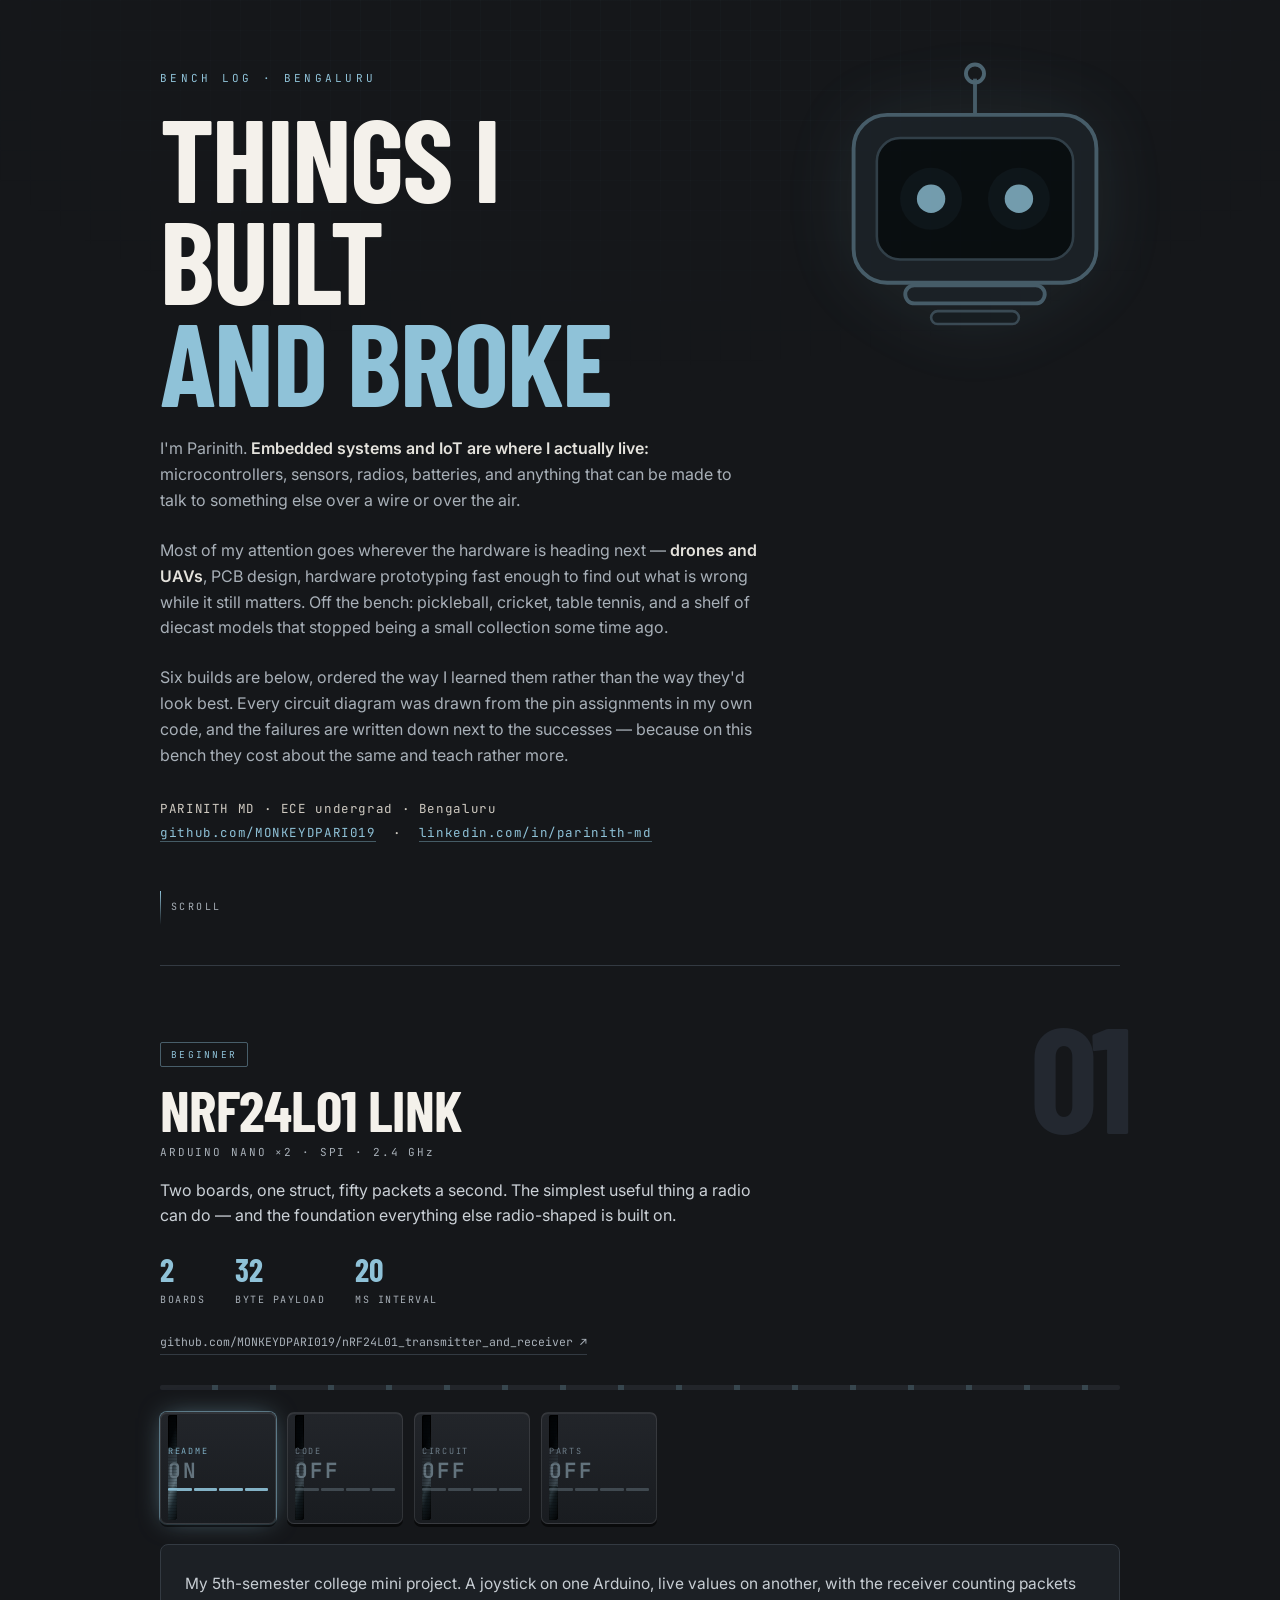
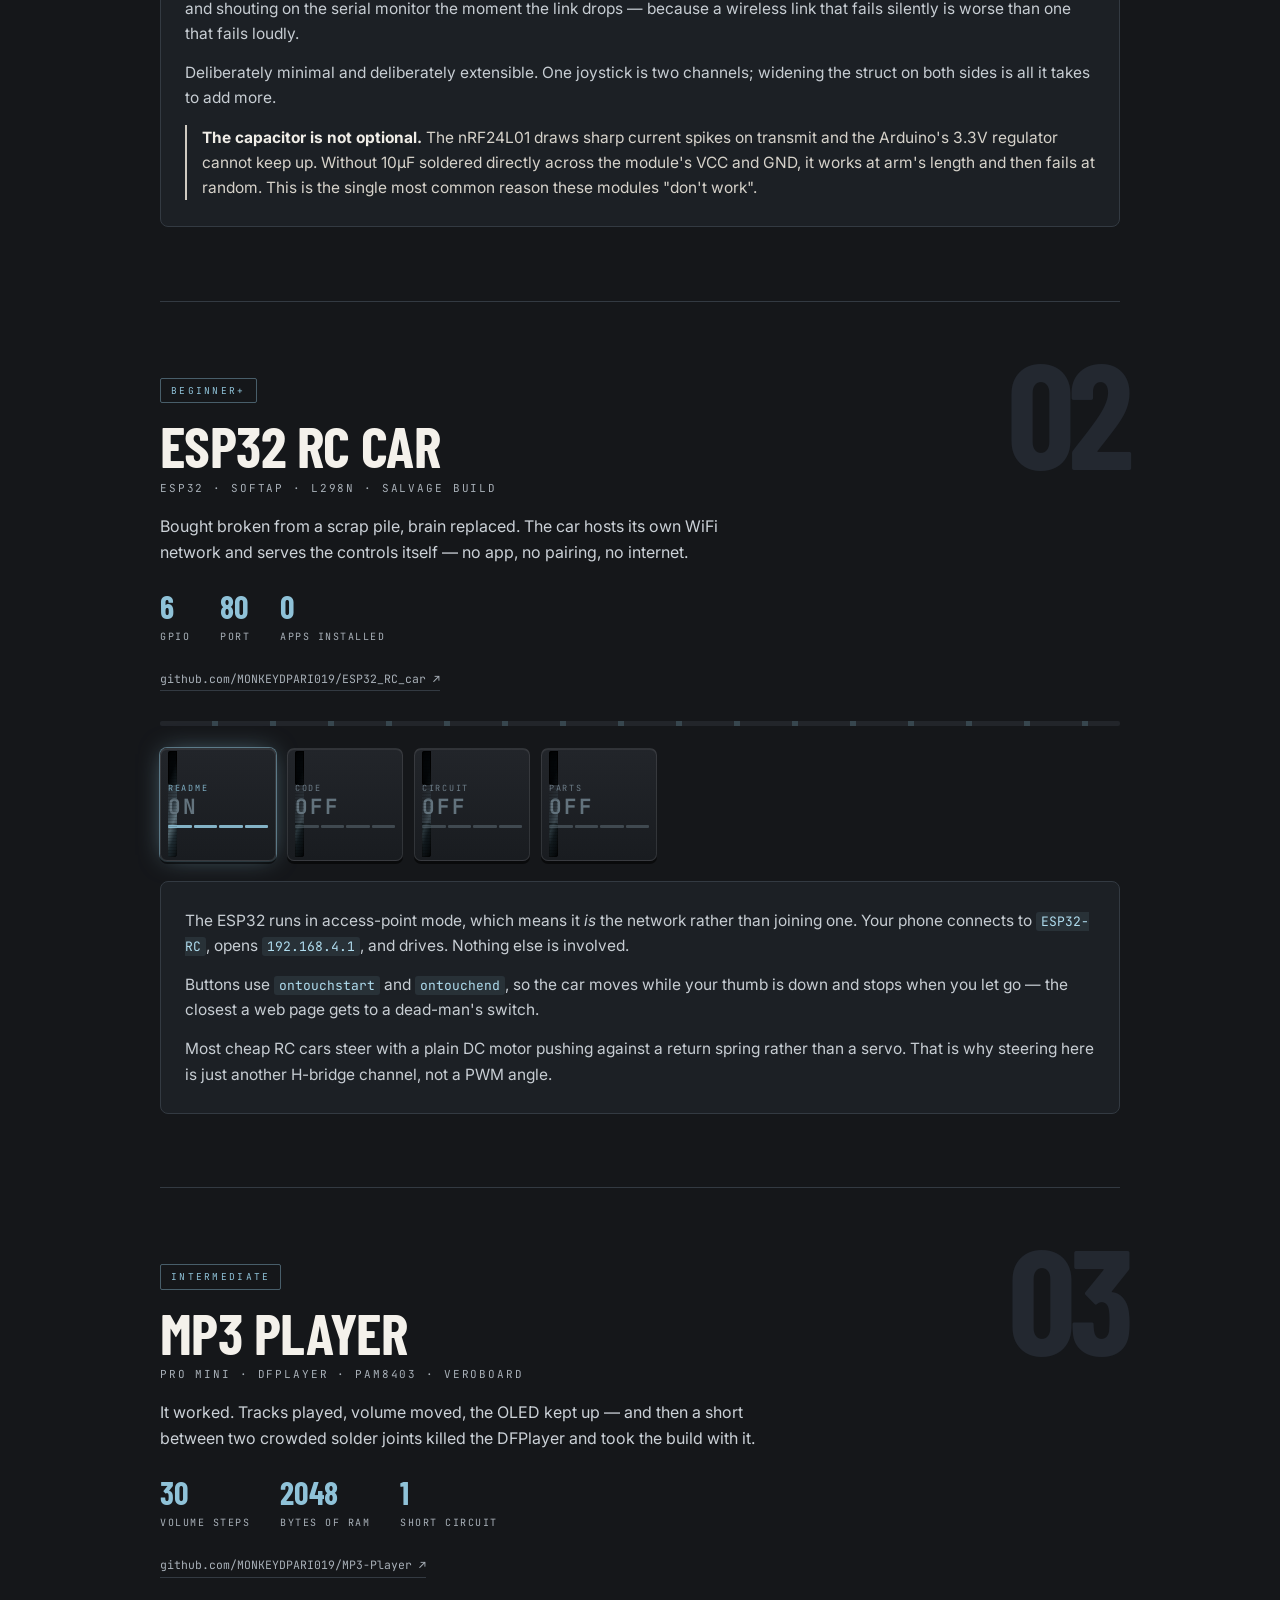
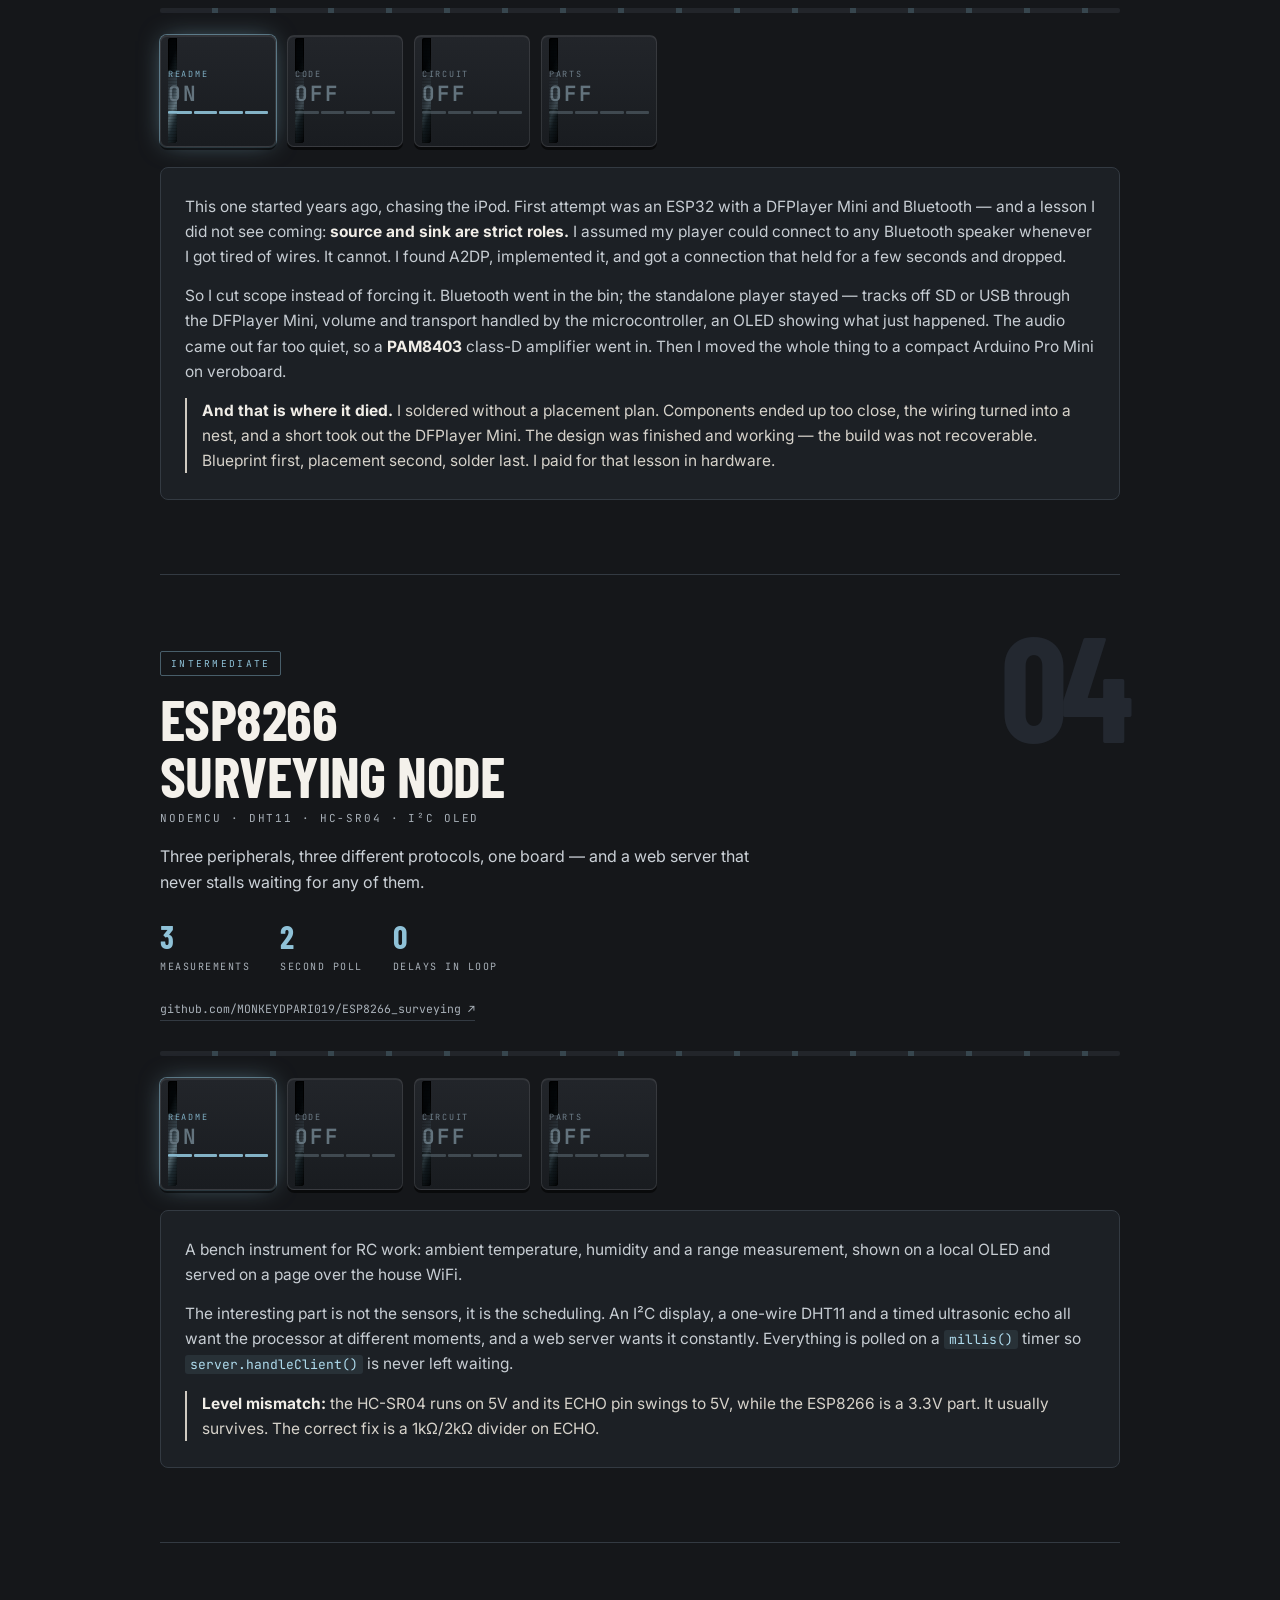
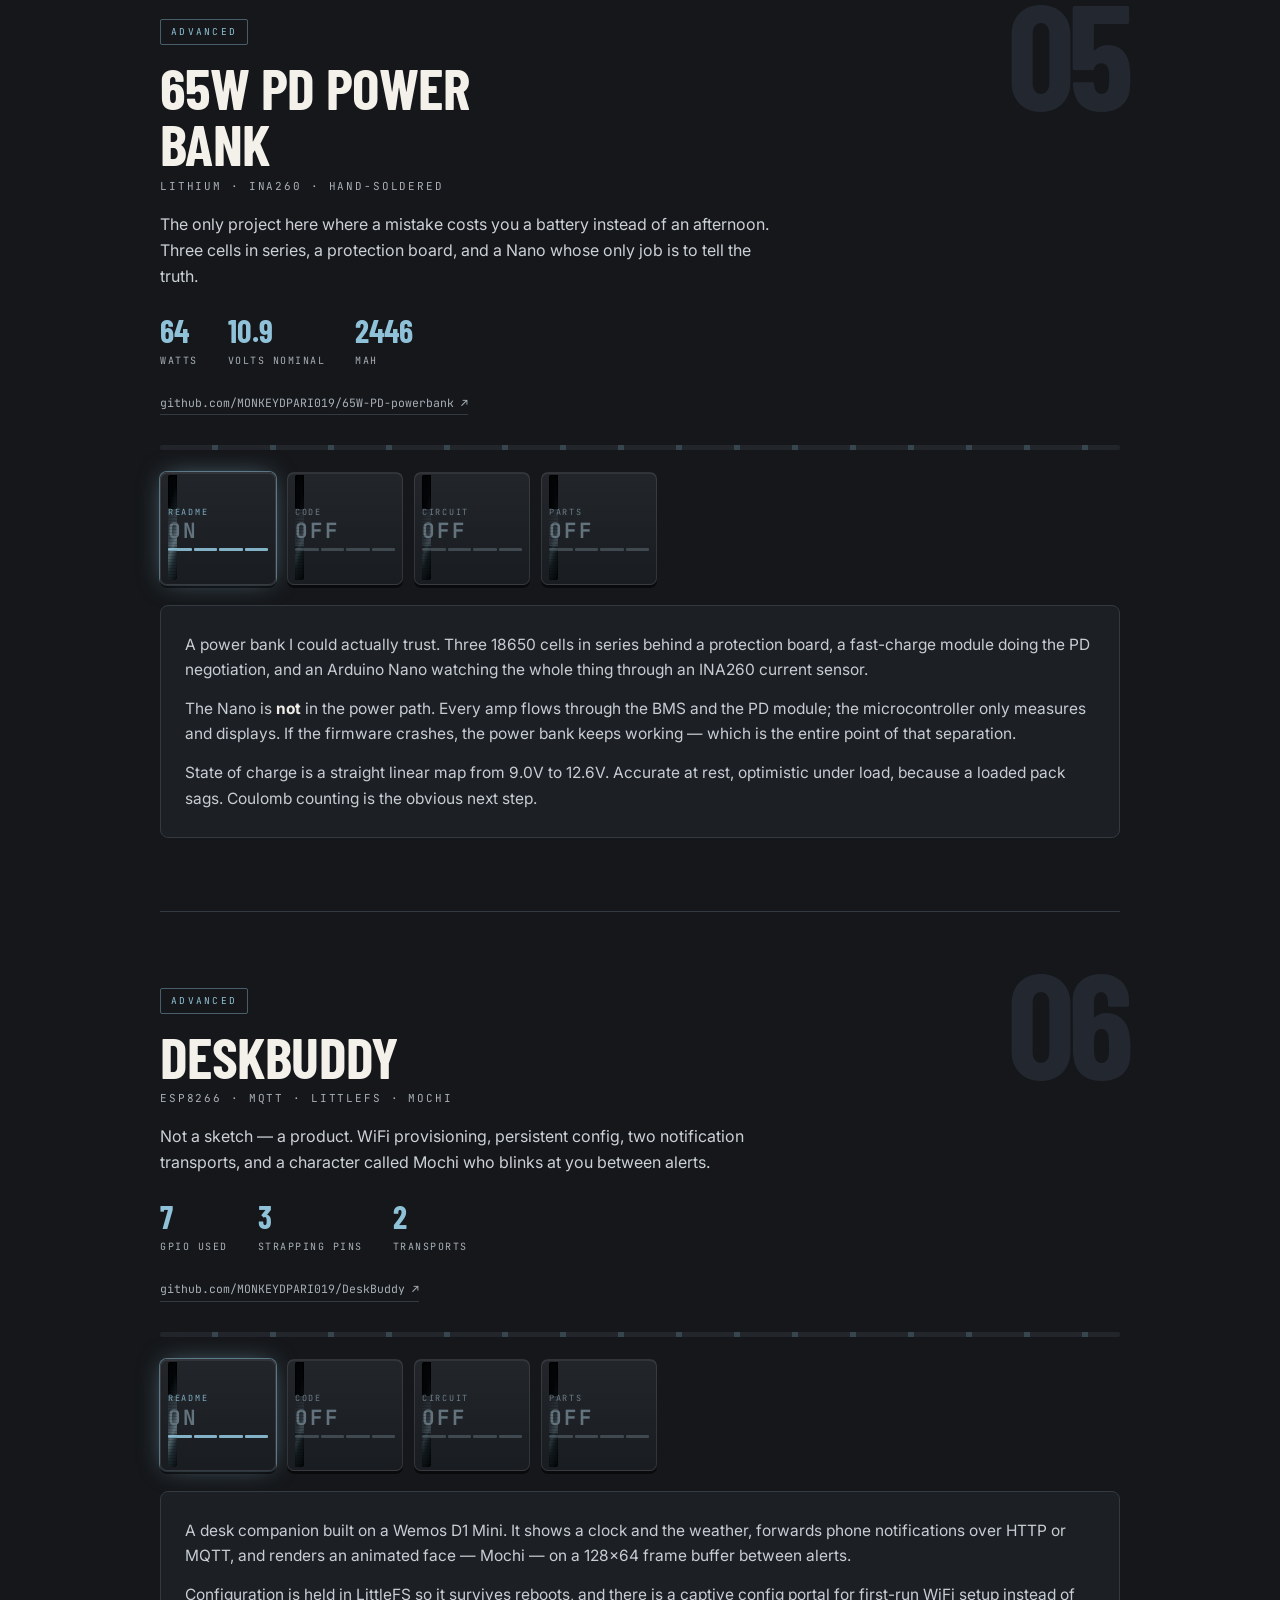
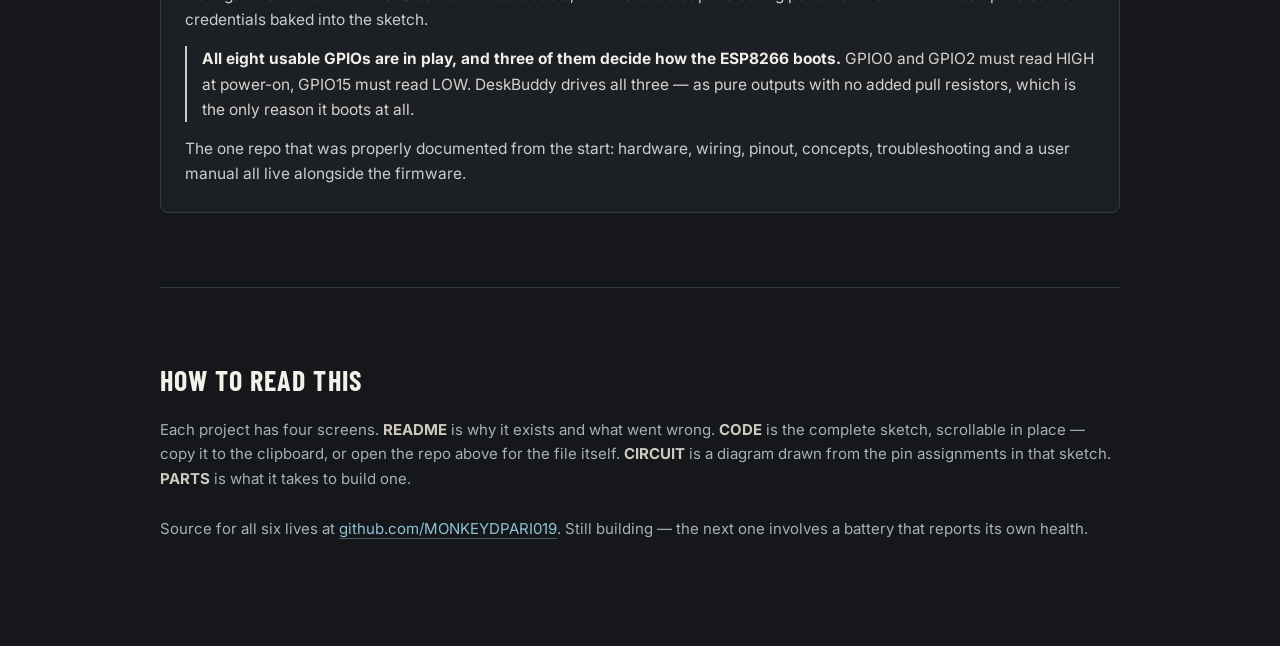
==== optimus.html @ 58568208 "Rename index.html to optimus.html" ====
<!doctype html>
<html lang="en">
<head>
<meta charset="utf-8">
<meta name="viewport" content="width=device-width,initial-scale=1,viewport-fit=cover">
<meta name="description" content="Parinith MD — six hardware builds: nRF24L01 link, ESP32 RC car, MP3 player, ESP8266 surveying node, 65W PD power bank and DeskBuddy. Code, circuits and parts for each.">
<meta name="author" content="Parinith MD">
<meta name="theme-color" content="#15171a">
<meta property="og:type" content="website">
<meta property="og:title" content="Bench Log — Parinith">
<meta property="og:description" content="Parinith MD — six hardware builds: nRF24L01 link, ESP32 RC car, MP3 player, ESP8266 surveying node, 65W PD power bank and DeskBuddy. Code, circuits and parts for each.">
<link rel="icon" href="data:image/svg+xml,%3Csvg xmlns='http://www.w3.org/2000/svg' viewBox='0 0 100 100'%3E%3Ctext y='.9em' font-size='90'%3E%E2%9A%A1%3C/text%3E%3C/svg%3E">
<style>
  :root{color-scheme:dark}
  html{-webkit-text-size-adjust:100%}
  body{margin:0}
  img{max-width:100%}
  [hidden]{display:none!important}
</style>
</head>
<body>
<title>Bench Log — Parinith</title>
<link rel="preconnect" href="https://fonts.googleapis.com">
<link rel="preconnect" href="https://fonts.gstatic.com" crossorigin>
<link href="https://fonts.googleapis.com/css2?family=Barlow+Condensed:wght@400;600;700&family=JetBrains+Mono:wght@400;700&family=Inter:wght@400;500;600;700&display=swap" rel="stylesheet">
<style>
*{box-sizing:border-box}
:root{
  --bg:#15171a; --surface:#22252A; --surface2:#1c2025;
  --accent:#8FC2D8; --accent-hi:#AFDCEE; --chrome:#CFCAC1;
  --text:#E4E2DC; --dim:#A8B0B8; --line:#333a42;
  --mono:"JetBrains Mono",ui-monospace,SFMono-Regular,Menlo,monospace;
  --sans:"Inter",system-ui,-apple-system,"Segoe UI",sans-serif;
  --cond:"Barlow Condensed","Inter",system-ui,sans-serif;
}
body{background:var(--bg);color:var(--text);font-family:var(--sans);line-height:1.62;font-size:15.5px;
  -webkit-font-smoothing:antialiased}
body::before{content:"";position:fixed;inset:0;pointer-events:none;z-index:0;opacity:.4;
  background-image:linear-gradient(rgba(143,194,216,.05) 1px,transparent 1px),
                   linear-gradient(90deg,rgba(143,194,216,.05) 1px,transparent 1px);
  background-size:30px 30px;
  mask-image:radial-gradient(ellipse 85% 60% at 50% 0%,#000 25%,transparent 78%)}
.wrap{max-width:1000px;margin:0 auto;padding:0 20px;position:relative;z-index:1}

/* ---- hero ---- */
.hero{min-height:92vh;display:flex;flex-direction:column;justify-content:center;
  padding-block:70px 40px;position:relative}
.buddy{position:absolute;top:6%;right:-10px;width:min(310px,44vw);height:auto;opacity:.78;z-index:0;
  pointer-events:none;filter:drop-shadow(0 0 40px rgba(143,194,216,.12))}
.buddy .pup{transition:transform .14s cubic-bezier(.22,1,.3,1)}
.hero>*:not(.buddy){position:relative;z-index:1}
.hero .kick{font-family:var(--mono);font-size:11px;letter-spacing:.3em;color:var(--accent);text-transform:uppercase}
.hero h1{font-family:var(--cond);font-weight:700;font-size:clamp(44px,10.5vw,116px);line-height:.88;
  margin:18px 0 0;letter-spacing:-.015em;text-transform:uppercase;color:#F4F1EB}
.hero h1 em{font-style:normal;color:var(--accent);display:block}
.hero p{max-width:60ch;color:var(--dim);font-size:16px;margin:24px 0 0}
.hero p b{color:var(--text);font-weight:600}
.hero .who{font-family:var(--mono);font-size:12.5px;color:var(--chrome);margin-top:28px;letter-spacing:.05em;line-height:1.9}
.hero .who a{color:var(--accent);text-decoration:none;border-bottom:1px solid rgba(143,194,216,.4)}
.cue{margin-top:46px;font-family:var(--mono);font-size:10px;letter-spacing:.24em;color:var(--dim);
  display:flex;align-items:center;gap:10px}
.cue i{display:block;width:1px;height:34px;background:linear-gradient(var(--accent),transparent);
  animation:drop 2s ease-in-out infinite;transform-origin:top}
@keyframes drop{0%,100%{transform:scaleY(.3);opacity:.4}50%{transform:scaleY(1);opacity:1}}

/* ---- project ---- */
.proj{position:relative;padding-block:74px;border-top:1px solid var(--line)}
.pnum{position:absolute;top:54px;right:-6px;font-family:var(--cond);font-weight:700;
  font-size:clamp(78px,15vw,150px);line-height:.72;color:#232830;letter-spacing:-.05em;
  pointer-events:none;user-select:none;z-index:0}
.phead{position:relative;z-index:1}
.ptier{font-family:var(--mono);font-size:9.5px;letter-spacing:.24em;color:var(--accent);
  border:1px solid rgba(143,194,216,.42);display:inline-block;padding:4px 10px;border-radius:2px}
.pname{font-family:var(--cond);font-weight:700;font-size:clamp(32px,6.4vw,58px);line-height:.98;
  text-transform:uppercase;margin:14px 0 6px;letter-spacing:-.01em;color:#F4F1EB;overflow:hidden;
  max-width:min(100%,15ch);padding-right:4px}
.pname span{display:inline-block;transform:translateY(105%);transition:transform .75s cubic-bezier(.16,1,.3,1) .1s}
.reveal.in .pname span{transform:translateY(0)}
.pmeta{font-family:var(--mono);font-size:11px;letter-spacing:.17em;color:var(--dim)}
.ptag{max-width:62ch;color:#CBD1D7;font-size:16px;margin:16px 0 0}
.stats{display:flex;flex-wrap:wrap;gap:30px;margin-top:24px}
.stat b{display:block;font-family:var(--cond);font-weight:700;font-size:32px;color:var(--accent);line-height:1}
.stat span{font-family:var(--mono);font-size:10px;letter-spacing:.15em;color:var(--dim);text-transform:uppercase}
.repolink{display:inline-block;max-width:100%;margin-top:22px;font-family:var(--mono);font-size:11.5px;
  color:var(--dim);text-decoration:none;border-bottom:1px solid var(--line);padding-bottom:2px;
  overflow-wrap:anywhere;word-break:break-word;line-height:1.7}
.repolink:hover{color:var(--accent);border-color:var(--accent)}
.repolink.off{color:#79838c;border-bottom-style:dashed}
.stripe{height:5px;margin:30px 0 22px;border-radius:2px;
  background:repeating-linear-gradient(90deg,var(--surface) 0 52px,rgba(143,194,216,.28) 52px 58px);
  transform:scaleX(0);transform-origin:left;transition:transform 1s cubic-bezier(.16,1,.3,1) .2s}
.reveal.in .stripe{transform:scaleX(1)}

/* ---- OLED buttons, live blue ---- */
.oledrow{display:flex;flex-wrap:wrap;gap:11px;position:relative;z-index:1}
.oled{width:116px;padding:7px;border-radius:7px;border:1px solid rgba(255,255,255,.1);
  background:linear-gradient(var(--surface),#191c20);
  box-shadow:0 3px 0 rgba(0,0,0,.55),inset 0 1px 0 rgba(255,255,255,.07);
  cursor:pointer;font:inherit;color:inherit;text-align:left;display:block;
  transition:transform .18s cubic-bezier(.2,.8,.2,1),box-shadow .18s}
.oled:hover{transform:translateY(-2px)}
.oled:active{transform:translateY(2px);box-shadow:0 1px 0 rgba(0,0,0,.55)}
.oled:focus-visible{outline:2px solid var(--accent);outline-offset:3px}
.oled .screen{position:relative;border-radius:3px;background:#04080b;padding:8px 9px 7px;overflow:hidden;
  box-shadow:inset 0 0 0 1px #000,inset 0 0 16px rgba(0,0,0,.9)}
.oled .sweep{position:absolute;inset:0;pointer-events:none;
  background:linear-gradient(112deg,transparent 22%,rgba(143,194,216,.10) 42%,rgba(175,220,238,.22) 50%,
    rgba(143,194,216,.10) 58%,transparent 78%);
  background-size:280% 100%;animation:sweep 4.2s linear infinite}
@keyframes sweep{from{background-position:180% 0}to{background-position:-80% 0}}
.oled .screen::after{content:"";position:absolute;inset:0;pointer-events:none;opacity:.5;
  background:repeating-linear-gradient(to bottom,rgba(0,0,0,.3) 0 1px,transparent 1px 3px)}
.oled .lbl,.oled .state,.oled .bars{position:relative}
.oled .lbl{display:block;font-family:var(--mono);font-size:8.5px;letter-spacing:.2em;color:#6d7d88;transition:color .25s}
.oled .state{display:block;font-family:var(--mono);font-size:21px;font-weight:700;letter-spacing:.1em;
  line-height:1.15;color:#63737d;transition:color .25s,text-shadow .25s}
.oled .bars{display:flex;gap:2px;margin-top:5px}
.oled .bars i{height:3px;flex:1;background:#63737d;opacity:.5;border-radius:1px;transition:background .25s,opacity .25s}
.oled[aria-pressed="true"]{box-shadow:0 3px 0 rgba(0,0,0,.55),inset 0 1px 0 rgba(255,255,255,.07),
  0 0 0 1px rgba(143,194,216,.5),0 0 26px -6px rgba(143,194,216,.6)}
.oled[aria-pressed="true"] .sweep{animation-duration:2.1s;
  background:linear-gradient(112deg,transparent 18%,rgba(143,194,216,.2) 40%,rgba(190,232,248,.42) 50%,
    rgba(143,194,216,.2) 60%,transparent 82%);background-size:280% 100%}
.oled[aria-pressed="true"] .lbl{color:#7FAFC4}
.oled[aria-pressed="true"] .state{animation:livehue 2.6s ease-in-out infinite}
@keyframes livehue{
  0%,100%{color:var(--accent);text-shadow:0 0 8px rgba(143,194,216,.45)}
  50%{color:var(--accent-hi);text-shadow:0 0 16px rgba(175,220,238,.8)}}
.oled[aria-pressed="true"] .bars i{background:var(--accent);opacity:.9}
.oled[aria-pressed="true"] .bars i:nth-child(1){animation:pls 1.5s infinite}
.oled[aria-pressed="true"] .bars i:nth-child(2){animation:pls 1.5s .2s infinite}
.oled[aria-pressed="true"] .bars i:nth-child(3){animation:pls 1.5s .4s infinite}
.oled[aria-pressed="true"] .bars i:nth-child(4){animation:pls 1.5s .6s infinite}
@keyframes pls{0%,100%{opacity:.9}50%{opacity:.3}}

/* ---- panels ---- */
.panels{margin-top:20px;position:relative;z-index:1}
.panel{background:var(--surface2);border:1px solid var(--line);border-radius:8px;padding:26px 24px;
  color:#C7CDD3;animation:lock .55s cubic-bezier(.16,1,.3,1) both}
.panel[hidden]{display:none!important}
@keyframes lock{from{opacity:0;transform:perspective(900px) rotateX(-11deg) translateY(16px)}
  to{opacity:1;transform:perspective(900px) rotateX(0) translateY(0)}}
.panel p{margin:0 0 14px}.panel p:last-child{margin-bottom:0}
.panel b{color:#F0EDE7}
.panel code{font-family:var(--mono);font-size:13px;color:var(--accent-hi);
  background:rgba(143,194,216,.1);padding:1px 5px;border-radius:3px}
.panel .warn{border-left:2px solid var(--chrome);padding-left:15px;color:#D6D2CA}

/* ---- code ---- */
.cblock+.cblock{margin-top:24px}
.codehead{display:flex;flex-wrap:wrap;gap:10px;align-items:center;justify-content:space-between;margin-bottom:12px}
.cfile{font-family:var(--mono);font-size:11.5px;letter-spacing:.08em;color:var(--chrome)}
.cfile em{font-style:normal;color:#7e8891;margin-left:10px;font-size:10.5px}
.cacts{display:flex;flex-wrap:wrap;gap:8px}
.cbtn{font-family:var(--mono);font-size:10.5px;letter-spacing:.13em;padding:8px 13px;border-radius:4px;
  border:1px solid rgba(143,194,216,.4);background:rgba(143,194,216,.08);color:var(--accent-hi);
  cursor:pointer;text-decoration:none;display:inline-flex;align-items:center;gap:7px;
  transition:background .2s,border-color .2s,color .2s}
.cbtn:hover{background:rgba(143,194,216,.2);border-color:var(--accent)}
.cbtn .ci{font-size:12px;line-height:1}
.cbtn.off{border-style:dashed;border-color:#4a535c;background:none;color:#7e8891;cursor:default}
.cbtn.done{background:rgba(143,194,216,.3);color:#fff;border-color:var(--accent-hi)}
.prewrap{position:relative}
.prewrap::after{content:"";position:absolute;left:1px;right:14px;bottom:1px;height:44px;border-radius:0 0 6px 6px;
  background:linear-gradient(transparent,#0d1114 88%);pointer-events:none;opacity:1;transition:opacity .25s}
.prewrap.at-end::after{opacity:0}
.panel pre{margin:0;overflow:auto;max-height:520px;background:#0d1114;border:1px solid #2a3138;
  border-radius:6px;padding:18px;
  scrollbar-width:thin;scrollbar-color:#5C8CA4 #12181c}
.panel pre::-webkit-scrollbar{width:13px;height:13px}
.panel pre::-webkit-scrollbar-track{background:#12181c;border-radius:7px}
.panel pre::-webkit-scrollbar-thumb{background:#4E7285;border-radius:7px;border:3px solid #12181c;min-height:44px}
.panel pre::-webkit-scrollbar-thumb:hover{background:var(--accent)}
.panel pre::-webkit-scrollbar-corner{background:#12181c}
.panel pre code{background:none;padding:0;color:#D3D9DF;font-size:12.8px;line-height:1.72;display:block;
  white-space:pre;font-family:var(--mono)}

/* ---- circuit ---- */
.cdwrap{overflow-x:auto;-webkit-overflow-scrolling:touch}
.cd{display:block;width:100%;min-width:660px;height:auto}
.cd .tr{stroke-dasharray:1400;stroke-dashoffset:1400}
.panel:not([hidden]) .cd .tr{animation:draw 1.9s ease forwards}
@keyframes draw{to{stroke-dashoffset:0}}
.cnote{margin-top:20px;font-size:14.5px;color:#B3BAC1;max-width:74ch}
.plates{display:flex;flex-wrap:wrap;gap:9px}
.plate{font-family:var(--mono);font-size:11px;letter-spacing:.12em;padding:9px 13px;
  border:1px solid #3c444d;border-radius:3px;color:var(--chrome);background:#1a1e23}

/* ---- footer ---- */
.foot{padding-block:70px 90px;border-top:1px solid var(--line);color:var(--dim);font-size:15px}
.foot h3{font-family:var(--cond);font-size:28px;text-transform:uppercase;letter-spacing:.04em;
  color:#F4F1EB;margin:0 0 14px}
.foot a{color:var(--accent);text-decoration:none;border-bottom:1px solid rgba(143,194,216,.4)}

.reveal{opacity:0;transform:translateY(28px);transition:opacity .7s ease,transform .7s cubic-bezier(.16,1,.3,1)}
.reveal.in{opacity:1;transform:none}
@media (prefers-reduced-motion:reduce){
  *,*::before,*::after{animation-duration:.01ms!important;animation-iteration-count:1!important;
    transition-duration:.01ms!important}
  .reveal{opacity:1;transform:none}.pname span{transform:none}.stripe{transform:scaleX(1)}
  .cd .tr{stroke-dashoffset:0}}
@media(max-width:620px){
  .buddy{width:132px;top:0;right:-16px;opacity:.3}
  .pnum{display:none}.pname{max-width:100%}
  .oled{width:calc(50% - 6px)}
  .panel{padding:20px 16px}.panel pre{padding:14px;max-height:400px}
  .stats{gap:22px}
  .codehead{justify-content:flex-start}
}
</style>

<div class="wrap">

<header class="hero">
  <svg class="buddy" viewBox="0 0 240 220" aria-hidden="true">
  <g class="bd">
    <path d="M120 16 V44" stroke="#55707f" stroke-width="3"/>
    <circle cx="120" cy="12" r="7" fill="none" stroke="#5d7a8a" stroke-width="3"/>
    <rect x="26" y="44" width="188" height="130" rx="26" fill="#1e242b" stroke="#55707f" stroke-width="3"/>
    <rect x="44" y="62" width="152" height="94" rx="18" fill="#070c0f" stroke="#3a4b56" stroke-width="2"/>
    <g class="eyeL"><circle cx="86" cy="109" r="24" fill="#0e161b"/><circle class="pup" cx="86" cy="109" r="11" fill="#8FC2D8"/></g>
    <g class="eyeR"><circle cx="154" cy="109" r="24" fill="#0e161b"/><circle class="pup" cx="154" cy="109" r="11" fill="#8FC2D8"/></g>
    <rect x="66" y="176" width="108" height="14" rx="7" fill="#1e242b" stroke="#55707f" stroke-width="3"/>
    <rect x="86" y="196" width="68" height="10" rx="5" fill="#191f25" stroke="#465966" stroke-width="2"/>
  </g>
</svg>
  <div class="kick">Bench log · Bengaluru</div>
  <h1>Things I<br>built<em>and broke</em></h1>
  <p>I'm Parinith. <b>Embedded systems and IoT are where I actually live:</b> microcontrollers, sensors, radios, batteries, and anything that can be made to talk to something else over a wire or over the air.</p>
  <p>Most of my attention goes wherever the hardware is heading next — <b>drones and UAVs</b>, PCB design, hardware prototyping fast enough to find out what is wrong while it still matters. Off the bench: pickleball, cricket, table tennis, and a shelf of diecast models that stopped being a small collection some time ago.</p>
  <p>Six builds are below, ordered the way I learned them rather than the way they'd look best. Every circuit diagram was drawn from the pin assignments in my own code, and the failures are written down next to the successes — because on this bench they cost about the same and teach rather more.</p>
  <div class="who">PARINITH MD · ECE undergrad · Bengaluru<br>
    <a href="https://github.com/MONKEYDPARI019" target="_blank" rel="noopener">github.com/MONKEYDPARI019</a>
    &nbsp;·&nbsp;
    <a href="https://www.linkedin.com/in/parinith-md-26a4a126a" target="_blank" rel="noopener">linkedin.com/in/parinith-md</a></div>
  <div class="cue"><i></i>SCROLL</div>
</header>


<section class="proj reveal" id="p-nrf">
  <div class="pnum" aria-hidden="true">01</div>
  <div class="phead">
    <div class="ptier">BEGINNER</div>
    <h2 class="pname"><span>nRF24L01 Link</span></h2>
    <div class="pmeta">ARDUINO NANO ×2 · SPI · 2.4 GHz</div>
    <p class="ptag">Two boards, one struct, fifty packets a second. The simplest useful thing a radio can do — and the foundation everything else radio-shaped is built on.</p>
    <div class="stats"><div class="stat"><b data-to="2">2</b><span>boards</span></div><div class="stat"><b data-to="32">32</b><span>byte payload</span></div><div class="stat"><b data-to="20">20</b><span>ms interval</span></div></div>
    <a class="repolink" href="https://github.com/MONKEYDPARI019/nRF24L01_transmitter_and_receiver" target="_blank" rel="noopener">github.com/MONKEYDPARI019/nRF24L01_transmitter_and_receiver &#8599;</a>
  </div>
  <div class="stripe" aria-hidden="true"></div>
  <div class="oledrow" role="tablist"><button class="oled" aria-pressed="true" data-target="nrf-readme"><span class="screen"><span class="sweep" aria-hidden="true"></span><span class="lbl">README</span><span class="state">ON</span><span class="bars"><i></i><i></i><i></i><i></i></span></span></button><button class="oled" aria-pressed="false" data-target="nrf-code"><span class="screen"><span class="sweep" aria-hidden="true"></span><span class="lbl">CODE</span><span class="state">OFF</span><span class="bars"><i></i><i></i><i></i><i></i></span></span></button><button class="oled" aria-pressed="false" data-target="nrf-circuit"><span class="screen"><span class="sweep" aria-hidden="true"></span><span class="lbl">CIRCUIT</span><span class="state">OFF</span><span class="bars"><i></i><i></i><i></i><i></i></span></span></button><button class="oled" aria-pressed="false" data-target="nrf-parts"><span class="screen"><span class="sweep" aria-hidden="true"></span><span class="lbl">PARTS</span><span class="state">OFF</span><span class="bars"><i></i><i></i><i></i><i></i></span></span></button></div>
  <div class="panels">
    <div class="panel" id="nrf-readme"><p>My 5th-semester college mini project. A joystick on one Arduino, live values on another, with the receiver counting packets and shouting on the serial monitor the moment the link drops — because a wireless link that fails silently is worse than one that fails loudly.</p>
<p>Deliberately minimal and deliberately extensible. One joystick is two channels; widening the struct on both sides is all it takes to add more.</p>
<p class="warn"><b>The capacitor is not optional.</b> The nRF24L01 draws sharp current spikes on transmit and the Arduino's 3.3V regulator cannot keep up. Without 10µF soldered directly across the module's VCC and GND, it works at arm's length and then fails at random. This is the single most common reason these modules "don't work".</p></div>
    <div class="panel" id="nrf-code" hidden><div class="cblock">
  <div class="codehead">
    <span class="cfile">transmitter.ino<em>34 lines &middot; scroll for the rest</em></span>
    <span class="cacts"><button class="cbtn copy" data-copy="nrf-src-0"><span class="ci">&#10697;</span> COPY CODE</button></span>
  </div>
  <div class="prewrap"><pre><code id="nrf-src-0">#include &lt;SPI.h&gt;
#include &lt;nRF24L01.h&gt;
#include &lt;RF24.h&gt;

RF24 radio(9, 10); // CE, CSN
const uint64_t address = 0xE8E8F0F0E1LL;  // Communication pipe

struct DataPacket {
  int xValue;
  int yValue;
};

DataPacket data;

void setup() {
  Serial.begin(9600);
  radio.begin();
  radio.openWritingPipe(address);
  radio.setPALevel(RF24_PA_LOW);
  radio.stopListening();
}

void loop() {
  data.xValue = analogRead(A0);  // Joystick X-axis
  data.yValue = analogRead(A1);  // Joystick Y-axis

  radio.write(&amp;data, sizeof(DataPacket));  // Send values

  // Debug
  Serial.print("X: "); Serial.print(data.xValue);
  Serial.print("\tY: "); Serial.println(data.yValue);

  delay(20);
}</code></pre></div>
</div><div class="cblock">
  <div class="codehead">
    <span class="cfile">receiver_working.ino<em>50 lines &middot; scroll for the rest</em></span>
    <span class="cacts"><button class="cbtn copy" data-copy="nrf-src-1"><span class="ci">&#10697;</span> COPY CODE</button></span>
  </div>
  <div class="prewrap"><pre><code id="nrf-src-1">#include &lt;SPI.h&gt;
#include &lt;nRF24L01.h&gt;
#include &lt;RF24.h&gt;

RF24 radio(9, 10); // CE, CSN
const uint64_t address = 0xE8E8F0F0E1LL;  // Must match transmitter

struct DataPacket {
  int xValue;
  int yValue;
};

DataPacket data;

unsigned long lastReceived = 0;
unsigned int receivedCount = 0;
unsigned int missedCount = 0;
const unsigned long timeout = 200; // ms to consider connection lost

void setup() {
  Serial.begin(9600);
  radio.begin();
  radio.openReadingPipe(1, address);
  radio.setPALevel(RF24_PA_LOW);
  radio.startListening();
  Serial.println("Receiver online. Printing RF details...");
  radio.printDetails();  // Outputs all RF24 config registers over Serial
}

void loop() {
  if (radio.available()) {
    radio.read(&amp;data, sizeof(DataPacket));
    receivedCount++;
    lastReceived = millis();
    Serial.print("Received X: "); Serial.print(data.xValue);
    Serial.print("\tY: "); Serial.print(data.yValue);
    Serial.print("\tPacket #: "); Serial.print(receivedCount);
    Serial.print("\tMissed: "); Serial.println(missedCount);
    missedCount = 0; // Reset missed counter on successful packet
  } else {
    // If timeout exceeded, warn and increment missed count
    if (millis() - lastReceived &gt; timeout) {
      missedCount++;
      Serial.println("Warning: No packet received within timeout!");
      Serial.print("Missed packets: "); Serial.println(missedCount);
      lastReceived = millis(); // Reset timer so not to spam Serial
    }
  }
  delay(20);
}</code></pre></div>
</div></div>
    <div class="panel" id="nrf-circuit" hidden><div class="cdwrap"><svg class="cd" viewBox="0 0 900 430" xmlns="http://www.w3.org/2000/svg" role="img">
<text x="0" y="14" fill="#8fc2d8" font-family="JetBrains Mono,monospace" font-size="9" letter-spacing="0.08em">TRANSMITTER</text>
<text x="500" y="14" fill="#8fc2d8" font-family="JetBrains Mono,monospace" font-size="9" letter-spacing="0.08em">RECEIVER</text>
<rect x="20" y="120" width="130" height="150" fill="#232830" stroke="#6f8b99" stroke-width="1.3" rx="3"/>
<text x="85" y="188" fill="#cfcac1" font-family="JetBrains Mono,monospace" font-size="11" text-anchor="middle">ARDUINO</text>
<text x="85" y="204" fill="#cfcac1" font-family="JetBrains Mono,monospace" font-size="11" text-anchor="middle">NANO</text>
<text x="85" y="222" fill="#7d8b95" font-family="JetBrains Mono,monospace" font-size="8.5" text-anchor="middle">transmitter</text>
<rect x="250" y="130" width="110" height="96" fill="#1b1f24" stroke="#4a6574" stroke-width="1.2" rx="3"/>
<text x="305" y="172" fill="#cfcac1" font-family="JetBrains Mono,monospace" font-size="11" text-anchor="middle">nRF24L01+</text>
<text x="305" y="190" fill="#7d8b95" font-family="JetBrains Mono,monospace" font-size="8.5" text-anchor="middle">2.4 GHz</text>
<rect x="20" y="300" width="130" height="74" fill="#1b1f24" stroke="#4a6574" stroke-width="1.2" rx="3"/>
<text x="85" y="332" fill="#cfcac1" font-family="JetBrains Mono,monospace" font-size="11" text-anchor="middle">JOYSTICK</text>
<text x="85" y="350" fill="#7d8b95" font-family="JetBrains Mono,monospace" font-size="8.5" text-anchor="middle">2-axis analog</text>
<path d="M150 140 H250" stroke="#8fc2d8" stroke-width="1.3" fill="none" class="tr"/><text x="200" y="135" fill="#7d8b95" font-family="JetBrains Mono,monospace" font-size="8.5" text-anchor="middle">D9 CE</text>
<path d="M150 158 H250" stroke="#8fc2d8" stroke-width="1.3" fill="none" class="tr"/><text x="200" y="153" fill="#7d8b95" font-family="JetBrains Mono,monospace" font-size="8.5" text-anchor="middle">D10 CSN</text>
<path d="M150 176 H250" stroke="#8fc2d8" stroke-width="1.3" fill="none" class="tr"/><text x="200" y="171" fill="#7d8b95" font-family="JetBrains Mono,monospace" font-size="8.5" text-anchor="middle">D13 SCK</text>
<path d="M150 194 H250" stroke="#8fc2d8" stroke-width="1.3" fill="none" class="tr"/><text x="200" y="189" fill="#7d8b95" font-family="JetBrains Mono,monospace" font-size="8.5" text-anchor="middle">D11 MOSI</text>
<path d="M150 212 H250" stroke="#8fc2d8" stroke-width="1.3" fill="none" class="tr"/><text x="200" y="207" fill="#7d8b95" font-family="JetBrains Mono,monospace" font-size="8.5" text-anchor="middle">D12 MISO</text>
<path d="M150 240 H210 V252 H250" stroke="#cfcac1" stroke-width="1.6" fill="none" class="tr"/><text x="212" y="266" fill="#7d8b95" font-family="JetBrains Mono,monospace" font-size="8.5">3.3V</text>
<path d="M60 300 V284 H120 V300" stroke="#8fc2d8" stroke-width="1.3" fill="none" class="tr"/>
<path d="M75 300 V276 H40 V270" stroke="#8fc2d8" stroke-width="1.3" fill="none" class="tr"/>
<text x="24" y="292" fill="#7d8b95" font-family="JetBrains Mono,monospace" font-size="8.5">A0 x</text><text x="108" y="292" fill="#7d8b95" font-family="JetBrains Mono,monospace" font-size="8.5">A1 y</text>
<rect x="266" y="246" width="78" height="20" fill="none" stroke="#cfcac1" stroke-width="1" stroke-dasharray="3 2"/>
<text x="305" y="260" fill="#7d8b95" font-family="JetBrains Mono,monospace" font-size="8.5" text-anchor="middle">10uF across VCC</text>
<path d="M370 178 q60 -46 120 0" stroke="#8fc2d8" stroke-width="1.2" fill="none" stroke-dasharray="5 4" class="tr"/>
<path d="M378 190 q52 -34 104 0" stroke="#8fc2d8" stroke-width="1" fill="none" stroke-dasharray="4 4" opacity=".6" class="tr"/>
<text x="430" y="126" fill="#8fc2d8" font-family="JetBrains Mono,monospace" font-size="9" letter-spacing="0.08em" text-anchor="middle">PIPE 0xE8E8F0F0E1</text>
<rect x="500" y="130" width="110" height="96" fill="#1b1f24" stroke="#4a6574" stroke-width="1.2" rx="3"/>
<text x="555" y="172" fill="#cfcac1" font-family="JetBrains Mono,monospace" font-size="11" text-anchor="middle">nRF24L01+</text>
<text x="555" y="190" fill="#7d8b95" font-family="JetBrains Mono,monospace" font-size="8.5" text-anchor="middle">2.4 GHz</text>
<rect x="710" y="120" width="130" height="150" fill="#232830" stroke="#6f8b99" stroke-width="1.3" rx="3"/>
<text x="775" y="188" fill="#cfcac1" font-family="JetBrains Mono,monospace" font-size="11" text-anchor="middle">ARDUINO</text>
<text x="775" y="204" fill="#cfcac1" font-family="JetBrains Mono,monospace" font-size="11" text-anchor="middle">NANO</text>
<text x="775" y="222" fill="#7d8b95" font-family="JetBrains Mono,monospace" font-size="8.5" text-anchor="middle">receiver</text>
<path d="M610 140 H710" stroke="#8fc2d8" stroke-width="1.3" fill="none" class="tr"/><text x="660" y="135" fill="#7d8b95" font-family="JetBrains Mono,monospace" font-size="8.5" text-anchor="middle">D9 CE</text>
<path d="M610 158 H710" stroke="#8fc2d8" stroke-width="1.3" fill="none" class="tr"/><text x="660" y="153" fill="#7d8b95" font-family="JetBrains Mono,monospace" font-size="8.5" text-anchor="middle">D10 CSN</text>
<path d="M610 176 H710" stroke="#8fc2d8" stroke-width="1.3" fill="none" class="tr"/><text x="660" y="171" fill="#7d8b95" font-family="JetBrains Mono,monospace" font-size="8.5" text-anchor="middle">D13 SCK</text>
<path d="M610 194 H710" stroke="#8fc2d8" stroke-width="1.3" fill="none" class="tr"/><text x="660" y="189" fill="#7d8b95" font-family="JetBrains Mono,monospace" font-size="8.5" text-anchor="middle">D11 MOSI</text>
<path d="M610 212 H710" stroke="#8fc2d8" stroke-width="1.3" fill="none" class="tr"/><text x="660" y="207" fill="#7d8b95" font-family="JetBrains Mono,monospace" font-size="8.5" text-anchor="middle">D12 MISO</text>
<path d="M610 240 H670 V252 H710" stroke="#cfcac1" stroke-width="1.6" fill="none" class="tr"/><text x="672" y="266" fill="#7d8b95" font-family="JetBrains Mono,monospace" font-size="8.5">3.3V</text>
<rect x="516" y="246" width="78" height="20" fill="none" stroke="#cfcac1" stroke-width="1" stroke-dasharray="3 2"/>
<text x="555" y="260" fill="#7d8b95" font-family="JetBrains Mono,monospace" font-size="8.5" text-anchor="middle">10uF across VCC</text>
<path d="M710 300 H840" stroke="#6d7a84" stroke-width="1.3" fill="none" class="tr"/><text x="775" y="316" fill="#7d8b95" font-family="JetBrains Mono,monospace" font-size="8.5" text-anchor="middle">USB / serial 9600</text>
<text x="0" y="410" fill="#7d8b95" font-family="JetBrains Mono,monospace" font-size="8.5">SPI is fixed by hardware. Only CE and CSN are chosen in software: RF24 radio(9, 10).</text>
</svg></div><p class="cnote">SPI is fixed by the Arduino's hardware peripheral — only CE and CSN are chosen in software. The receiver calls <code>radio.printDetails()</code> at boot; if those registers print as all zeros or all 0xFF, the Arduino is not talking to the radio at all.</p></div>
    <div class="panel" id="nrf-parts" hidden><div class="plates"><span class="plate">ARDUINO NANO ×2</span><span class="plate">nRF24L01+ ×2</span><span class="plate">ANALOG JOYSTICK</span><span class="plate">10µF ×2</span><span class="plate">3.3V RAIL — NOT 5V</span></div></div>
  </div>
</section>

<section class="proj reveal" id="p-rc">
  <div class="pnum" aria-hidden="true">02</div>
  <div class="phead">
    <div class="ptier">BEGINNER+</div>
    <h2 class="pname"><span>ESP32 RC Car</span></h2>
    <div class="pmeta">ESP32 · SOFTAP · L298N · SALVAGE BUILD</div>
    <p class="ptag">Bought broken from a scrap pile, brain replaced. The car hosts its own WiFi network and serves the controls itself — no app, no pairing, no internet.</p>
    <div class="stats"><div class="stat"><b data-to="6">6</b><span>GPIO</span></div><div class="stat"><b data-to="80">80</b><span>port</span></div><div class="stat"><b data-to="0">0</b><span>apps installed</span></div></div>
    <a class="repolink" href="https://github.com/MONKEYDPARI019/ESP32_RC_car" target="_blank" rel="noopener">github.com/MONKEYDPARI019/ESP32_RC_car &#8599;</a>
  </div>
  <div class="stripe" aria-hidden="true"></div>
  <div class="oledrow" role="tablist"><button class="oled" aria-pressed="true" data-target="rc-readme"><span class="screen"><span class="sweep" aria-hidden="true"></span><span class="lbl">README</span><span class="state">ON</span><span class="bars"><i></i><i></i><i></i><i></i></span></span></button><button class="oled" aria-pressed="false" data-target="rc-code"><span class="screen"><span class="sweep" aria-hidden="true"></span><span class="lbl">CODE</span><span class="state">OFF</span><span class="bars"><i></i><i></i><i></i><i></i></span></span></button><button class="oled" aria-pressed="false" data-target="rc-circuit"><span class="screen"><span class="sweep" aria-hidden="true"></span><span class="lbl">CIRCUIT</span><span class="state">OFF</span><span class="bars"><i></i><i></i><i></i><i></i></span></span></button><button class="oled" aria-pressed="false" data-target="rc-parts"><span class="screen"><span class="sweep" aria-hidden="true"></span><span class="lbl">PARTS</span><span class="state">OFF</span><span class="bars"><i></i><i></i><i></i><i></i></span></span></button></div>
  <div class="panels">
    <div class="panel" id="rc-readme"><p>The ESP32 runs in access-point mode, which means it <em>is</em> the network rather than joining one. Your phone connects to <code>ESP32-RC</code>, opens <code>192.168.4.1</code>, and drives. Nothing else is involved.</p>
<p>Buttons use <code>ontouchstart</code> and <code>ontouchend</code>, so the car moves while your thumb is down and stops when you let go — the closest a web page gets to a dead-man's switch.</p>
<p>Most cheap RC cars steer with a plain DC motor pushing against a return spring rather than a servo. That is why steering here is just another H-bridge channel, not a PWM angle.</p></div>
    <div class="panel" id="rc-code" hidden><div class="cblock">
  <div class="codehead">
    <span class="cfile">ESP32_RC_car.ino<em>123 lines &middot; scroll for the rest</em></span>
    <span class="cacts"><button class="cbtn copy" data-copy="rc-src-0"><span class="ci">&#10697;</span> COPY CODE</button></span>
  </div>
  <div class="prewrap"><pre><code id="rc-src-0">#include &lt;WiFi.h&gt;
#include &lt;WebServer.h&gt;

// WiFi credentials for Access Point mode
const char* ssid = "ESP32-RC";
const char* password = "12345678";

WebServer server(80);

// Motor pin configuration
#define DRIVE_EN 27
#define DRIVE_IN1 26
#define DRIVE_IN2 25
#define STEER_EN 14
#define STEER_IN1 13   // swapped to fix left/right issue
#define STEER_IN2 12   // swapped to fix left/right issue

// ---------- Motor Control Functions ----------
void stopAll() {
  digitalWrite(DRIVE_IN1, LOW);
  digitalWrite(DRIVE_IN2, LOW);
  digitalWrite(STEER_IN1, LOW);
  digitalWrite(STEER_IN2, LOW);
  analogWrite(DRIVE_EN, 0);
  analogWrite(STEER_EN, 0);
  Serial.println("STOP");
}

void forward() {
  digitalWrite(DRIVE_IN1, HIGH);
  digitalWrite(DRIVE_IN2, LOW);
  analogWrite(DRIVE_EN, 255);
  Serial.println("FORWARD");
}

void backward() {
  digitalWrite(DRIVE_IN1, LOW);
  digitalWrite(DRIVE_IN2, HIGH);
  analogWrite(DRIVE_EN, 255);
  Serial.println("BACKWARD");
}

void left() {
  digitalWrite(STEER_IN1, HIGH);
  digitalWrite(STEER_IN2, LOW);
  analogWrite(STEER_EN, 255);
  Serial.println("LEFT");
}

void right() {
  digitalWrite(STEER_IN1, LOW);
  digitalWrite(STEER_IN2, HIGH);
  analogWrite(STEER_EN, 255);
  Serial.println("RIGHT");
}

// ---------- HTML Joystick Page ----------
String htmlPage = R"rawliteral(
&lt;!DOCTYPE html&gt;
&lt;html&gt;
&lt;head&gt;
&lt;meta name="viewport" content="width=device-width,initial-scale=1"&gt;
&lt;title&gt;ESP32 RC Car&lt;/title&gt;
&lt;style&gt;
body{background:#111;color:white;text-align:center;font-family:sans-serif;}
button{width:100px;height:100px;margin:10px;font-size:22px;border:none;
border-radius:50%;background:#444;color:white;}
button:active{background:#0f0;color:black;}
.grid{display:grid;grid-template-columns:repeat(3,1fr);justify-items:center;align-items:center;}
&lt;/style&gt;
&lt;script&gt;
function go(cmd){fetch('/'+cmd);}
function stopAll(){fetch('/stop');}
&lt;/script&gt;
&lt;/head&gt;
&lt;body&gt;
&lt;h2&gt;🚗 ESP32 RC Car Control&lt;/h2&gt;
&lt;div class="grid"&gt;
  &lt;div&gt;&lt;/div&gt;&lt;button ontouchstart="go('forward')" ontouchend="stopAll()"&gt;↑&lt;/button&gt;&lt;div&gt;&lt;/div&gt;
  &lt;button ontouchstart="go('left')" ontouchend="stopAll()"&gt;←&lt;/button&gt;
  &lt;button ontouchstart="go('backward')" ontouchend="stopAll()"&gt;↓&lt;/button&gt;
  &lt;button ontouchstart="go('right')" ontouchend="stopAll()"&gt;→&lt;/button&gt;
&lt;/div&gt;
&lt;/body&gt;
&lt;/html&gt;
)rawliteral";

// ---------- Setup ----------
void setup() {
  Serial.begin(115200);

  pinMode(DRIVE_IN1, OUTPUT);
  pinMode(DRIVE_IN2, OUTPUT);
  pinMode(STEER_IN1, OUTPUT);
  pinMode(STEER_IN2, OUTPUT);
  pinMode(DRIVE_EN, OUTPUT);
  pinMode(STEER_EN, OUTPUT);

  stopAll();

  // Start Wi-Fi Access Point
  WiFi.softAP(ssid, password);
  Serial.println("\n=== Access Point Started ===");
  Serial.print("SSID: "); Serial.println(ssid);
  Serial.print("Password: "); Serial.println(password);
  Serial.print("IP address: "); Serial.println(WiFi.softAPIP());

  // Set up web routes
  server.on("/", [](){ server.send(200, "text/html", htmlPage); });
  server.on("/forward", [](){ forward(); server.send(200, "text/plain", "FWD"); });
  server.on("/backward", [](){ backward(); server.send(200, "text/plain", "BWD"); });
  server.on("/left", [](){ left(); server.send(200, "text/plain", "LEFT"); });
  server.on("/right", [](){ right(); server.send(200, "text/plain", "RIGHT"); });
  server.on("/stop", [](){ stopAll(); server.send(200, "text/plain", "STOP"); });

  server.begin();
  Serial.println("Server Ready! ✅");
}

// ---------- Loop ----------
void loop() {
  server.handleClient();
}</code></pre></div>
</div></div>
    <div class="panel" id="rc-circuit" hidden><div class="cdwrap"><svg class="cd" viewBox="0 0 900 420" xmlns="http://www.w3.org/2000/svg" role="img">
<rect x="40" y="130" width="150" height="150" fill="#232830" stroke="#6f8b99" stroke-width="1.3" rx="3"/>
<text x="115" y="196" fill="#cfcac1" font-family="JetBrains Mono,monospace" font-size="11" text-anchor="middle">ESP32</text>
<text x="115" y="214" fill="#7d8b95" font-family="JetBrains Mono,monospace" font-size="8.5" text-anchor="middle">SoftAP + web server</text>
<rect x="360" y="110" width="160" height="200" fill="#1b1f24" stroke="#4a6574" stroke-width="1.2" rx="3"/>
<text x="440" y="200" fill="#cfcac1" font-family="JetBrains Mono,monospace" font-size="11" text-anchor="middle">L298N</text>
<text x="440" y="218" fill="#7d8b95" font-family="JetBrains Mono,monospace" font-size="8.5" text-anchor="middle">dual H-bridge</text>
<path d="M190 148 H360" stroke="#8fc2d8" stroke-width="1.3" fill="none" class="tr"/><text x="272" y="143" fill="#7d8b95" font-family="JetBrains Mono,monospace" font-size="8.5" text-anchor="middle">GPIO27 -&gt; ENA</text>
<path d="M190 168 H360" stroke="#8fc2d8" stroke-width="1.3" fill="none" class="tr"/><text x="272" y="163" fill="#7d8b95" font-family="JetBrains Mono,monospace" font-size="8.5" text-anchor="middle">GPIO26 -&gt; IN1</text>
<path d="M190 188 H360" stroke="#8fc2d8" stroke-width="1.3" fill="none" class="tr"/><text x="272" y="183" fill="#7d8b95" font-family="JetBrains Mono,monospace" font-size="8.5" text-anchor="middle">GPIO25 -&gt; IN2</text>
<path d="M190 226 H360" stroke="#8fc2d8" stroke-width="1.3" fill="none" class="tr"/><text x="272" y="221" fill="#7d8b95" font-family="JetBrains Mono,monospace" font-size="8.5" text-anchor="middle">GPIO14 -&gt; ENB</text>
<path d="M190 246 H360" stroke="#8fc2d8" stroke-width="1.3" fill="none" class="tr"/><text x="272" y="241" fill="#7d8b95" font-family="JetBrains Mono,monospace" font-size="8.5" text-anchor="middle">GPIO13 -&gt; IN3</text>
<path d="M190 266 H360" stroke="#8fc2d8" stroke-width="1.3" fill="none" class="tr"/><text x="272" y="261" fill="#7d8b95" font-family="JetBrains Mono,monospace" font-size="8.5" text-anchor="middle">GPIO12 -&gt; IN4</text>
<rect x="680" y="110" width="150" height="70" fill="#1b1f24" stroke="#4a6574" stroke-width="1.2" rx="3"/>
<text x="755" y="142" fill="#cfcac1" font-family="JetBrains Mono,monospace" font-size="11" text-anchor="middle">DRIVE MOTOR</text>
<text x="755" y="160" fill="#7d8b95" font-family="JetBrains Mono,monospace" font-size="8.5" text-anchor="middle">rear wheels</text>
<rect x="680" y="240" width="150" height="70" fill="#1b1f24" stroke="#4a6574" stroke-width="1.2" rx="3"/>
<text x="755" y="272" fill="#cfcac1" font-family="JetBrains Mono,monospace" font-size="11" text-anchor="middle">STEER MOTOR</text>
<text x="755" y="290" fill="#7d8b95" font-family="JetBrains Mono,monospace" font-size="8.5" text-anchor="middle">front, spring return</text>
<path d="M520 140 H680" stroke="#cfcac1" stroke-width="1.6" fill="none" class="tr"/><text x="600" y="134" fill="#7d8b95" font-family="JetBrains Mono,monospace" font-size="8.5" text-anchor="middle">OUT1 / OUT2</text>
<path d="M520 270 H680" stroke="#cfcac1" stroke-width="1.6" fill="none" class="tr"/><text x="600" y="264" fill="#7d8b95" font-family="JetBrains Mono,monospace" font-size="8.5" text-anchor="middle">OUT3 / OUT4</text>
<rect x="360" y="342" width="160" height="56" fill="#1b1f24" stroke="#4a6574" stroke-width="1.2" rx="3"/>
<text x="440" y="366" fill="#cfcac1" font-family="JetBrains Mono,monospace" font-size="11" text-anchor="middle">7.4V PACK</text>
<text x="440" y="384" fill="#7d8b95" font-family="JetBrains Mono,monospace" font-size="8.5" text-anchor="middle">motor supply</text>
<path d="M400 342 V310" stroke="#cfcac1" stroke-width="1.6" fill="none" class="tr"/><text x="330" y="330" fill="#7d8b95" font-family="JetBrains Mono,monospace" font-size="8.5">+ to 12V in</text>
<path d="M480 342 V310" stroke="#6d7a84" stroke-width="1.3" fill="none" class="tr"/><text x="486" y="330" fill="#7d8b95" font-family="JetBrains Mono,monospace" font-size="8.5">- to GND</text>
<path d="M360 356 H240 V300 H115 V280" stroke="#cfcac1" stroke-width="1.6" fill="none" class="tr"/>
<text x="150" y="296" fill="#7d8b95" font-family="JetBrains Mono,monospace" font-size="8.5">L298N 5V out -&gt; ESP32 VIN</text>
<text x="0" y="60" fill="#8fc2d8" font-family="JetBrains Mono,monospace" font-size="9" letter-spacing="0.08em">PHONE JOINS "ESP32-RC" -- NO ROUTER, NO INTERNET</text>
<path d="M115 130 V70 H420" stroke="#8fc2d8" stroke-width="1.1" fill="none" stroke-dasharray="4 4" class="tr"/>
<text x="0" y="414" fill="#7d8b95" font-family="JetBrains Mono,monospace" font-size="8.5">Grounds must be common: battery -, L298N GND and ESP32 GND all tied together.</text>
</svg></div><p class="cnote">Left and right came out backwards on the first drive. Swapping two <code>#define</code> lines was faster than unsoldering the steering motor — the comment in the code is the honest record of that.</p></div>
    <div class="panel" id="rc-parts" hidden><div class="plates"><span class="plate">ESP32 DEVKIT</span><span class="plate">L298N H-BRIDGE</span><span class="plate">DC MOTOR ×2</span><span class="plate">SALVAGED CHASSIS</span><span class="plate">7.4V PACK</span></div></div>
  </div>
</section>

<section class="proj reveal" id="p-mp3">
  <div class="pnum" aria-hidden="true">03</div>
  <div class="phead">
    <div class="ptier">INTERMEDIATE</div>
    <h2 class="pname"><span>MP3 Player</span></h2>
    <div class="pmeta">PRO MINI · DFPLAYER · PAM8403 · VEROBOARD</div>
    <p class="ptag">It worked. Tracks played, volume moved, the OLED kept up — and then a short between two crowded solder joints killed the DFPlayer and took the build with it.</p>
    <div class="stats"><div class="stat"><b data-to="30">30</b><span>volume steps</span></div><div class="stat"><b data-to="2048">2048</b><span>bytes of RAM</span></div><div class="stat"><b data-to="1">1</b><span>short circuit</span></div></div>
    <a class="repolink" href="https://github.com/MONKEYDPARI019/MP3-Player" target="_blank" rel="noopener">github.com/MONKEYDPARI019/MP3-Player &#8599;</a>
  </div>
  <div class="stripe" aria-hidden="true"></div>
  <div class="oledrow" role="tablist"><button class="oled" aria-pressed="true" data-target="mp3-readme"><span class="screen"><span class="sweep" aria-hidden="true"></span><span class="lbl">README</span><span class="state">ON</span><span class="bars"><i></i><i></i><i></i><i></i></span></span></button><button class="oled" aria-pressed="false" data-target="mp3-code"><span class="screen"><span class="sweep" aria-hidden="true"></span><span class="lbl">CODE</span><span class="state">OFF</span><span class="bars"><i></i><i></i><i></i><i></i></span></span></button><button class="oled" aria-pressed="false" data-target="mp3-circuit"><span class="screen"><span class="sweep" aria-hidden="true"></span><span class="lbl">CIRCUIT</span><span class="state">OFF</span><span class="bars"><i></i><i></i><i></i><i></i></span></span></button><button class="oled" aria-pressed="false" data-target="mp3-parts"><span class="screen"><span class="sweep" aria-hidden="true"></span><span class="lbl">PARTS</span><span class="state">OFF</span><span class="bars"><i></i><i></i><i></i><i></i></span></span></button></div>
  <div class="panels">
    <div class="panel" id="mp3-readme"><p>This one started years ago, chasing the iPod. First attempt was an ESP32 with a DFPlayer Mini and Bluetooth — and a lesson I did not see coming: <b>source and sink are strict roles.</b> I assumed my player could connect to any Bluetooth speaker whenever I got tired of wires. It cannot. I found A2DP, implemented it, and got a connection that held for a few seconds and dropped.</p>
<p>So I cut scope instead of forcing it. Bluetooth went in the bin; the standalone player stayed — tracks off SD or USB through the DFPlayer Mini, volume and transport handled by the microcontroller, an OLED showing what just happened. The audio came out far too quiet, so a <b>PAM8403</b> class-D amplifier went in. Then I moved the whole thing to a compact Arduino Pro Mini on veroboard.</p>
<p class="warn"><b>And that is where it died.</b> I soldered without a placement plan. Components ended up too close, the wiring turned into a nest, and a short took out the DFPlayer Mini. The design was finished and working — the build was not recoverable. Blueprint first, placement second, solder last. I paid for that lesson in hardware.</p></div>
    <div class="panel" id="mp3-code" hidden><div class="cblock">
  <div class="codehead">
    <span class="cfile">mp3_pro_mini.ino<em>139 lines &middot; scroll for the rest</em></span>
    <span class="cacts"><button class="cbtn copy" data-copy="mp3-src-0"><span class="ci">&#10697;</span> COPY CODE</button></span>
  </div>
  <div class="prewrap"><pre><code id="mp3-src-0">#include &lt;Arduino.h&gt;
#include &lt;SoftwareSerial.h&gt;
#include &lt;DFRobotDFPlayerMini.h&gt;
#include &lt;OneButton.h&gt;
#include &lt;U8g2lib.h&gt;
#include &lt;Wire.h&gt;

/* ================= PIN DEFINITIONS ================= */
#define BTN_PREV   2     // Previous / Volume -
#define BTN_PLAY   3     // Play / Pause
#define BTN_NEXT   4     // Next / Volume +

#define DF_RX     10     // Arduino RX  &lt;- DFPlayer TX
#define DF_TX     11     // Arduino TX  -&gt; DFPlayer RX (via 1k)

/* ================= GLOBAL STATE ================= */
bool playing = true;
uint8_t volume = 20;     // 0–30
bool refreshOLED = true;

/* ================= OBJECTS ================= */
OneButton btnPrev(BTN_PREV, true);
OneButton btnPlay(BTN_PLAY, true);
OneButton btnNext(BTN_NEXT, true);

SoftwareSerial dfSerial(DF_RX, DF_TX);
DFRobotDFPlayerMini dfplayer;

/* SH1106 OLED – LOW RAM PAGE MODE */
U8G2_SH1106_128X64_NONAME_1_HW_I2C u8g2(U8G2_R0);

/* ================= BUTTON FUNCTIONS ================= */

void playPause() {
  if (playing) {
    dfplayer.pause();
    Serial.println("Paused");
  } else {
    dfplayer.start();
    Serial.println("Playing");
  }
  playing = !playing;
  refreshOLED = true;
}

void nextTrack() {
  dfplayer.next();
  playing = true;
  Serial.println("Next track");
  refreshOLED = true;
}

void prevTrack() {
  dfplayer.previous();
  playing = true;
  Serial.println("Previous track");
  refreshOLED = true;
}

void volumeUp() {
  if (volume &lt; 30) volume++;
  dfplayer.volume(volume);
  Serial.print("Volume: ");
  Serial.println(volume);
  refreshOLED = true;
}

void volumeDown() {
  if (volume &gt; 0) volume--;
  dfplayer.volume(volume);
  Serial.print("Volume: ");
  Serial.println(volume);
  refreshOLED = true;
}

/* ================= SETUP ================= */
void setup() {
  Serial.begin(9600);
  Serial.println("MP3 Player Starting...");

  /* OLED */
  Wire.begin();     // A4 = SDA, A5 = SCL
  u8g2.begin();

  /* DFPlayer */
  dfSerial.begin(9600);
  if (!dfplayer.begin(dfSerial)) {
    Serial.println("DFPlayer NOT detected");
    while (1);   // Stop here
  }

  dfplayer.volume(volume);
  dfplayer.start();
  playing = true;

  Serial.println("DFPlayer Ready");

  /* Buttons */
  btnPrev.attachClick(prevTrack);
  btnPrev.attachLongPressStart(volumeDown);

  btnNext.attachClick(nextTrack);
  btnNext.attachLongPressStart(volumeUp);

  btnPlay.attachClick(playPause);

  btnPrev.setPressTicks(600);
  btnNext.setPressTicks(600);

  refreshOLED = true;
}

/* ================= LOOP ================= */
void loop() {
  btnPrev.tick();
  btnPlay.tick();
  btnNext.tick();

  if (refreshOLED) {
    refreshOLED = false;

    u8g2.firstPage();
    do {
      u8g2.setFont(u8g2_font_6x12_tf);

      u8g2.drawStr(0, 12, "MP3 PLAYER");

      if (playing)
        u8g2.drawStr(0, 32, "STATUS: PLAYING");
      else
        u8g2.drawStr(0, 32, "STATUS: PAUSED");

      char buf[16];
      sprintf(buf, "VOL: %d", volume);
      u8g2.drawStr(0, 52, buf);

    } while (u8g2.nextPage());
  }
}</code></pre></div>
</div></div>
    <div class="panel" id="mp3-circuit" hidden><div class="cdwrap"><svg class="cd" viewBox="0 0 900 470" xmlns="http://www.w3.org/2000/svg" role="img">
<rect x="340" y="150" width="180" height="170" fill="#232830" stroke="#6f8b99" stroke-width="1.3" rx="3"/>
<text x="430" y="218" fill="#cfcac1" font-family="JetBrains Mono,monospace" font-size="11" text-anchor="middle">ARDUINO</text>
<text x="430" y="236" fill="#cfcac1" font-family="JetBrains Mono,monospace" font-size="11" text-anchor="middle">PRO MINI</text>
<text x="430" y="258" fill="#7d8b95" font-family="JetBrains Mono,monospace" font-size="8.5" text-anchor="middle">5V / 16MHz, 2KB RAM</text>
<rect x="30" y="34" width="160" height="70" fill="#1b1f24" stroke="#4a6574" stroke-width="1.2" rx="3"/>
<text x="110" y="64" fill="#cfcac1" font-family="JetBrains Mono,monospace" font-size="11" text-anchor="middle">SH1106 OLED</text>
<text x="110" y="82" fill="#7d8b95" font-family="JetBrains Mono,monospace" font-size="8.5" text-anchor="middle">128x64 I2C 0x3C</text>
<path d="M190 56 H274 V176 H340" stroke="#8fc2d8" stroke-width="1.3" fill="none" class="tr"/><text x="280" y="52" fill="#7d8b95" font-family="JetBrains Mono,monospace" font-size="8.5">SDA -&gt; A4</text>
<path d="M190 80 H254 V196 H340" stroke="#8fc2d8" stroke-width="1.3" fill="none" class="tr"/><text x="260" y="76" fill="#7d8b95" font-family="JetBrains Mono,monospace" font-size="8.5">SCL -&gt; A5</text>
<rect x="30" y="160" width="160" height="56" fill="#1b1f24" stroke="#4a6574" stroke-width="1.2" rx="3"/>
<text x="110" y="184" fill="#cfcac1" font-family="JetBrains Mono,monospace" font-size="11" text-anchor="middle">BTN PREV</text>
<text x="110" y="202" fill="#7d8b95" font-family="JetBrains Mono,monospace" font-size="8.5" text-anchor="middle">click / hold = VOL-</text>
<rect x="30" y="238" width="160" height="56" fill="#1b1f24" stroke="#4a6574" stroke-width="1.2" rx="3"/>
<text x="110" y="262" fill="#cfcac1" font-family="JetBrains Mono,monospace" font-size="11" text-anchor="middle">BTN PLAY</text>
<text x="110" y="280" fill="#7d8b95" font-family="JetBrains Mono,monospace" font-size="8.5" text-anchor="middle">play / pause</text>
<rect x="30" y="316" width="160" height="56" fill="#1b1f24" stroke="#4a6574" stroke-width="1.2" rx="3"/>
<text x="110" y="340" fill="#cfcac1" font-family="JetBrains Mono,monospace" font-size="11" text-anchor="middle">BTN NEXT</text>
<text x="110" y="358" fill="#7d8b95" font-family="JetBrains Mono,monospace" font-size="8.5" text-anchor="middle">click / hold = VOL+</text>
<path d="M190 182 H300 V222 H340" stroke="#8fc2d8" stroke-width="1.3" fill="none" class="tr"/><text x="238" y="178" fill="#7d8b95" font-family="JetBrains Mono,monospace" font-size="8.5">D2</text>
<path d="M190 260 H340" stroke="#8fc2d8" stroke-width="1.3" fill="none" class="tr"/><text x="262" y="256" fill="#7d8b95" font-family="JetBrains Mono,monospace" font-size="8.5">D3</text>
<path d="M190 338 H300 V300 H340" stroke="#8fc2d8" stroke-width="1.3" fill="none" class="tr"/><text x="238" y="334" fill="#7d8b95" font-family="JetBrains Mono,monospace" font-size="8.5">D4</text>
<text x="30" y="392" fill="#7d8b95" font-family="JetBrains Mono,monospace" font-size="8.5">all INPUT_PULLUP, other side to GND -- active LOW</text>
<rect x="680" y="150" width="180" height="96" fill="#232830" stroke="#6f8b99" stroke-width="1.3" rx="3"/>
<text x="770" y="192" fill="#cfcac1" font-family="JetBrains Mono,monospace" font-size="11" text-anchor="middle">DFPlayer Mini</text>
<text x="770" y="212" fill="#7d8b95" font-family="JetBrains Mono,monospace" font-size="8.5" text-anchor="middle">decoder + SD / USB</text>
<path d="M520 190 H680" stroke="#8fc2d8" stroke-width="1.3" fill="none" class="tr"/><text x="600" y="184" fill="#7d8b95" font-family="JetBrains Mono,monospace" font-size="8.5" text-anchor="middle">D10 RX &lt;- DF TX</text>
<path d="M520 214 H600" stroke="#8fc2d8" stroke-width="1.3" fill="none" class="tr"/>
<rect x="600" y="204" width="30" height="20" fill="none" stroke="#cfcac1" stroke-width="1"/>
<text x="615" y="218" fill="#7d8b95" font-family="JetBrains Mono,monospace" font-size="8.5" text-anchor="middle">1k</text>
<path d="M630 214 H680" stroke="#8fc2d8" stroke-width="1.3" fill="none" class="tr"/><text x="600" y="246" fill="#7d8b95" font-family="JetBrains Mono,monospace" font-size="8.5" text-anchor="middle">D11 TX -&gt; DF RX</text>
<text x="680" y="128" fill="#8fc2d8" font-family="JetBrains Mono,monospace" font-size="9" letter-spacing="0.08em">SOFTWARESERIAL 9600</text>
<rect x="680" y="292" width="180" height="60" fill="#1b1f24" stroke="#4a6574" stroke-width="1.2" rx="3"/>
<text x="770" y="318" fill="#cfcac1" font-family="JetBrains Mono,monospace" font-size="11" text-anchor="middle">PAM8403</text>
<text x="770" y="336" fill="#7d8b95" font-family="JetBrains Mono,monospace" font-size="8.5" text-anchor="middle">class-D amplifier</text>
<rect x="680" y="384" width="180" height="56" fill="#1b1f24" stroke="#4a6574" stroke-width="1.2" rx="3"/>
<text x="770" y="410" fill="#cfcac1" font-family="JetBrains Mono,monospace" font-size="11" text-anchor="middle">SPEAKER</text>
<text x="770" y="428" fill="#7d8b95" font-family="JetBrains Mono,monospace" font-size="8.5" text-anchor="middle">4-8 ohm</text>
<path d="M770 246 V292" stroke="#cfcac1" stroke-width="1.6" fill="none" class="tr"/><text x="782" y="272" fill="#7d8b95" font-family="JetBrains Mono,monospace" font-size="8.5">DAC L/R</text>
<path d="M770 352 V384" stroke="#cfcac1" stroke-width="1.6" fill="none" class="tr"/>
<path d="M340 320 H250 V420 H600 V440" stroke="#cfcac1" stroke-width="1.6" fill="none" class="tr"/>
<text x="360" y="416" fill="#7d8b95" font-family="JetBrains Mono,monospace" font-size="8.5">5V rail -- amp and DFPlayer share it, grounds common</text>
<text x="0" y="462" fill="#7d8b95" font-family="JetBrains Mono,monospace" font-size="8.5">Built on veroboard. A short between two crowded joints took out the DFPlayer -- the reason this one is a story, not a product.</text>
</svg></div><p class="cnote">Two things on a Pro Mini make this tighter than it looks: <code>SoftwareSerial</code> and the I²C display are competing for 2KB of RAM, which is why the OLED runs in U8g2's <b>page mode</b> (<code>_1_</code> in the constructor) instead of holding a full frame buffer. The 1kΩ resistor on the DFPlayer's RX line is a level-matching series resistor, not optional decoration.</p></div>
    <div class="panel" id="mp3-parts" hidden><div class="plates"><span class="plate">ARDUINO PRO MINI</span><span class="plate">DFPLAYER MINI</span><span class="plate">PAM8403 AMP</span><span class="plate">SH1106 128×64</span><span class="plate">BUTTON ×3</span><span class="plate">SPEAKER 4-8Ω</span><span class="plate">1kΩ ON DF RX</span><span class="plate">VEROBOARD</span></div></div>
  </div>
</section>

<section class="proj reveal" id="p-surv">
  <div class="pnum" aria-hidden="true">04</div>
  <div class="phead">
    <div class="ptier">INTERMEDIATE</div>
    <h2 class="pname"><span>ESP8266 Surveying Node</span></h2>
    <div class="pmeta">NODEMCU · DHT11 · HC-SR04 · I²C OLED</div>
    <p class="ptag">Three peripherals, three different protocols, one board — and a web server that never stalls waiting for any of them.</p>
    <div class="stats"><div class="stat"><b data-to="3">3</b><span>measurements</span></div><div class="stat"><b data-to="2">2</b><span>second poll</span></div><div class="stat"><b data-to="0">0</b><span>delays in loop</span></div></div>
    <a class="repolink" href="https://github.com/MONKEYDPARI019/ESP8266_surveying" target="_blank" rel="noopener">github.com/MONKEYDPARI019/ESP8266_surveying &#8599;</a>
  </div>
  <div class="stripe" aria-hidden="true"></div>
  <div class="oledrow" role="tablist"><button class="oled" aria-pressed="true" data-target="surv-readme"><span class="screen"><span class="sweep" aria-hidden="true"></span><span class="lbl">README</span><span class="state">ON</span><span class="bars"><i></i><i></i><i></i><i></i></span></span></button><button class="oled" aria-pressed="false" data-target="surv-code"><span class="screen"><span class="sweep" aria-hidden="true"></span><span class="lbl">CODE</span><span class="state">OFF</span><span class="bars"><i></i><i></i><i></i><i></i></span></span></button><button class="oled" aria-pressed="false" data-target="surv-circuit"><span class="screen"><span class="sweep" aria-hidden="true"></span><span class="lbl">CIRCUIT</span><span class="state">OFF</span><span class="bars"><i></i><i></i><i></i><i></i></span></span></button><button class="oled" aria-pressed="false" data-target="surv-parts"><span class="screen"><span class="sweep" aria-hidden="true"></span><span class="lbl">PARTS</span><span class="state">OFF</span><span class="bars"><i></i><i></i><i></i><i></i></span></span></button></div>
  <div class="panels">
    <div class="panel" id="surv-readme"><p>A bench instrument for RC work: ambient temperature, humidity and a range measurement, shown on a local OLED and served on a page over the house WiFi.</p>
<p>The interesting part is not the sensors, it is the scheduling. An I²C display, a one-wire DHT11 and a timed ultrasonic echo all want the processor at different moments, and a web server wants it constantly. Everything is polled on a <code>millis()</code> timer so <code>server.handleClient()</code> is never left waiting.</p>
<p class="warn"><b>Level mismatch:</b> the HC-SR04 runs on 5V and its ECHO pin swings to 5V, while the ESP8266 is a 3.3V part. It usually survives. The correct fix is a 1kΩ/2kΩ divider on ECHO.</p></div>
    <div class="panel" id="surv-code" hidden><div class="cblock">
  <div class="codehead">
    <span class="cfile">humid.ino<em>107 lines &middot; scroll for the rest</em></span>
    <span class="cacts"><button class="cbtn copy" data-copy="surv-src-0"><span class="ci">&#10697;</span> COPY CODE</button></span>
  </div>
  <div class="prewrap"><pre><code id="surv-src-0">#include &lt;Wire.h&gt;
#include &lt;U8g2lib.h&gt;
#include &lt;DHT.h&gt;
#include &lt;ESP8266WiFi.h&gt;
#include &lt;ESP8266WebServer.h&gt;

// WiFi credentials
const char* ssid = "your_ssid";
const char* password = "your_pass";

// DHT setup
#define DHTPIN D4
#define DHTTYPE DHT11
DHT dht(DHTPIN, DHTTYPE);

// OLED setup (SDA=D2, SCL=D1)
U8G2_SH1106_128X64_NONAME_F_HW_I2C u8g2(U8G2_R0, U8X8_PIN_NONE);

// Ultrasonic pins
#define TRIG_PIN D5
#define ECHO_PIN D6

ESP8266WebServer server(80);

float temperature = 0;
float humidity = 0;
float distance = 0;

void handleRoot() {
  String html = "&lt;!DOCTYPE html&gt;&lt;html&gt;&lt;head&gt;&lt;title&gt;ESP8266 Sensor Dashboard&lt;/title&gt;&lt;/head&gt;&lt;body&gt;";
  html += "&lt;h2&gt;ESP8266 DHT &amp; Ultrasonic Sensor&lt;/h2&gt;";
  html += "&lt;p&gt;&lt;b&gt;Temperature:&lt;/b&gt; " + String(temperature, 1) + " °C&lt;/p&gt;";
  html += "&lt;p&gt;&lt;b&gt;Humidity:&lt;/b&gt; " + String(humidity, 1) + " %&lt;/p&gt;";
  html += "&lt;p&gt;&lt;b&gt;Distance:&lt;/b&gt; " + String(distance, 1) + " cm&lt;/p&gt;";
  html += "&lt;/body&gt;&lt;/html&gt;";
  server.send(200, "text/html", html);
}

void setup() {
  Serial.begin(115200);
  Wire.begin(D2, D1);
  u8g2.begin();
  dht.begin();

  pinMode(TRIG_PIN, OUTPUT);
  pinMode(ECHO_PIN, INPUT);

  WiFi.begin(ssid, password);
  Serial.print("Connecting to WiFi");
  while (WiFi.status() != WL_CONNECTED) {
    delay(500);
    Serial.print(".");
  }
  Serial.println("\nWiFi connected!");
  Serial.print("IP Address: ");
  Serial.println(WiFi.localIP());

  server.on("/", handleRoot);
  server.begin();

  // Initial message on OLED
  u8g2.clearBuffer();
  u8g2.setFont(u8g2_font_ncenB08_tr);
  u8g2.drawStr(0, 30, "WiFi Connected!");
  u8g2.sendBuffer();
  delay(2000);
}

float getDistance() {
  digitalWrite(TRIG_PIN, LOW);
  delayMicroseconds(2);
  digitalWrite(TRIG_PIN, HIGH);
  delayMicroseconds(10);
  digitalWrite(TRIG_PIN, LOW);

  long duration = pulseIn(ECHO_PIN, HIGH, 20000);
  float dist = duration * 0.034 / 2;
  if (dist == 0 || dist &gt; 400) return NAN;
  return dist;
}

void loop() {
  server.handleClient();

  static unsigned long lastRead = 0;
  if (millis() - lastRead &gt; 2000) {
    lastRead = millis();

    float h = dht.readHumidity();
    float t = dht.readTemperature();
    float d = getDistance();

    if (!isnan(h)) humidity = h;
    if (!isnan(t)) temperature = t;
    if (!isnan(d)) distance = d;

    u8g2.clearBuffer();
    u8g2.setFont(u8g2_font_ncenB08_tr);
    u8g2.drawStr(0, 10, "ESP8266 Dashboard");
    u8g2.drawStr(0, 30, ("Temp: " + String(temperature, 1) + " C").c_str());
    u8g2.drawStr(0, 45, ("Hum:  " + String(humidity, 1) + " %").c_str());
    u8g2.drawStr(0, 60, ("Dist: " + String(distance, 1) + " cm").c_str());
    u8g2.sendBuffer();

    Serial.printf("Temp: %.1f C | Hum: %.1f %% | Dist: %.1f cm\n", temperature, humidity, distance);
  }
}</code></pre></div>
</div></div>
    <div class="panel" id="surv-circuit" hidden><div class="cdwrap"><svg class="cd" viewBox="0 0 900 430" xmlns="http://www.w3.org/2000/svg" role="img">
<rect x="360" y="150" width="170" height="150" fill="#232830" stroke="#6f8b99" stroke-width="1.3" rx="3"/>
<text x="445" y="214" fill="#cfcac1" font-family="JetBrains Mono,monospace" font-size="11" text-anchor="middle">NodeMCU</text>
<text x="445" y="232" fill="#cfcac1" font-family="JetBrains Mono,monospace" font-size="11" text-anchor="middle">ESP8266</text>
<text x="445" y="252" fill="#7d8b95" font-family="JetBrains Mono,monospace" font-size="8.5" text-anchor="middle">3.3V logic</text>
<rect x="40" y="70" width="150" height="66" fill="#1b1f24" stroke="#4a6574" stroke-width="1.2" rx="3"/>
<text x="115" y="100" fill="#cfcac1" font-family="JetBrains Mono,monospace" font-size="11" text-anchor="middle">SH1106 OLED</text>
<text x="115" y="118" fill="#7d8b95" font-family="JetBrains Mono,monospace" font-size="8.5" text-anchor="middle">128x64 I2C 0x3C</text>
<path d="M190 92 H280 V176 H360" stroke="#8fc2d8" stroke-width="1.3" fill="none" class="tr"/><text x="286" y="88" fill="#7d8b95" font-family="JetBrains Mono,monospace" font-size="8.5">SDA -&gt; D2 / GPIO4</text>
<path d="M190 114 H258 V196 H360" stroke="#8fc2d8" stroke-width="1.3" fill="none" class="tr"/><text x="264" y="110" fill="#7d8b95" font-family="JetBrains Mono,monospace" font-size="8.5">SCL -&gt; D1 / GPIO5</text>
<rect x="40" y="200" width="150" height="66" fill="#1b1f24" stroke="#4a6574" stroke-width="1.2" rx="3"/>
<text x="115" y="230" fill="#cfcac1" font-family="JetBrains Mono,monospace" font-size="11" text-anchor="middle">DHT11</text>
<text x="115" y="248" fill="#7d8b95" font-family="JetBrains Mono,monospace" font-size="8.5" text-anchor="middle">temp + humidity</text>
<path d="M190 232 H360" stroke="#8fc2d8" stroke-width="1.3" fill="none" class="tr"/><text x="272" y="226" fill="#7d8b95" font-family="JetBrains Mono,monospace" font-size="8.5" text-anchor="middle">DATA -&gt; D4 / GPIO2</text>
<rect x="40" y="320" width="150" height="76" fill="#1b1f24" stroke="#4a6574" stroke-width="1.2" rx="3"/>
<text x="115" y="350" fill="#cfcac1" font-family="JetBrains Mono,monospace" font-size="11" text-anchor="middle">HC-SR04</text>
<text x="115" y="368" fill="#7d8b95" font-family="JetBrains Mono,monospace" font-size="8.5" text-anchor="middle">ultrasonic, 5V part</text>
<path d="M190 342 H300 V268 H360" stroke="#8fc2d8" stroke-width="1.3" fill="none" class="tr"/><text x="306" y="338" fill="#7d8b95" font-family="JetBrains Mono,monospace" font-size="8.5">TRIG -&gt; D5 / GPIO14</text>
<path d="M190 372 H330 V288 H360" stroke="#8fc2d8" stroke-width="1.3" fill="none" class="tr"/><text x="336" y="368" fill="#7d8b95" font-family="JetBrains Mono,monospace" font-size="8.5">ECHO -&gt; D6 / GPIO12</text>
<rect x="196" y="386" width="118" height="20" fill="none" stroke="#cfcac1" stroke-width="1" stroke-dasharray="3 2"/>
<text x="255" y="400" fill="#7d8b95" font-family="JetBrains Mono,monospace" font-size="8.5" text-anchor="middle">1k/2k divider on ECHO</text>
<rect x="700" y="112" width="150" height="80" fill="#1b1f24" stroke="#4a6574" stroke-width="1.2" rx="3"/>
<text x="775" y="146" fill="#cfcac1" font-family="JetBrains Mono,monospace" font-size="11" text-anchor="middle">WEB PAGE</text>
<text x="775" y="164" fill="#7d8b95" font-family="JetBrains Mono,monospace" font-size="8.5" text-anchor="middle">port 80, local wifi</text>
<path d="M530 176 H620 V152 H700" stroke="#8fc2d8" stroke-width="1.1" fill="none" stroke-dasharray="4 4" class="tr"/>
<text x="600" y="128" fill="#8fc2d8" font-family="JetBrains Mono,monospace" font-size="9" letter-spacing="0.08em" text-anchor="middle">STATION MODE</text>
<rect x="700" y="252" width="150" height="80" fill="#1b1f24" stroke="#4a6574" stroke-width="1.2" rx="3"/>
<text x="775" y="286" fill="#cfcac1" font-family="JetBrains Mono,monospace" font-size="11" text-anchor="middle">SERIAL</text>
<text x="775" y="304" fill="#7d8b95" font-family="JetBrains Mono,monospace" font-size="8.5" text-anchor="middle">115200 baud</text>
<path d="M530 276 H700" stroke="#6d7a84" stroke-width="1.3" fill="none" class="tr"/>
<text x="0" y="424" fill="#7d8b95" font-family="JetBrains Mono,monospace" font-size="8.5">Sensors are polled on a 2 s millis() timer so server.handleClient() is never blocked.</text>
</svg></div><p class="cnote">0.034 is the speed of sound in centimetres per microsecond. The divide by two is because the pulse travels to the object <em>and back</em>. Anything reading 0 or over 400cm is thrown away as out of range.</p></div>
    <div class="panel" id="surv-parts" hidden><div class="plates"><span class="plate">NODEMCU ESP8266</span><span class="plate">DHT11</span><span class="plate">HC-SR04</span><span class="plate">SH1106 128×64</span><span class="plate">1k + 2k DIVIDER</span></div></div>
  </div>
</section>

<section class="proj reveal" id="p-pwr">
  <div class="pnum" aria-hidden="true">05</div>
  <div class="phead">
    <div class="ptier">ADVANCED</div>
    <h2 class="pname"><span>65W PD Power Bank</span></h2>
    <div class="pmeta">LITHIUM · INA260 · HAND-SOLDERED</div>
    <p class="ptag">The only project here where a mistake costs you a battery instead of an afternoon. Three cells in series, a protection board, and a Nano whose only job is to tell the truth.</p>
    <div class="stats"><div class="stat"><b data-to="65">65</b><span>watts</span></div><div class="stat"><b data-to="11.1">11.1</b><span>volts nominal</span></div><div class="stat"><b data-to="2500">2500</b><span>mAh</span></div></div>
    <a class="repolink" href="https://github.com/MONKEYDPARI019/65W-PD-powerbank" target="_blank" rel="noopener">github.com/MONKEYDPARI019/65W-PD-powerbank &#8599;</a>
  </div>
  <div class="stripe" aria-hidden="true"></div>
  <div class="oledrow" role="tablist"><button class="oled" aria-pressed="true" data-target="pwr-readme"><span class="screen"><span class="sweep" aria-hidden="true"></span><span class="lbl">README</span><span class="state">ON</span><span class="bars"><i></i><i></i><i></i><i></i></span></span></button><button class="oled" aria-pressed="false" data-target="pwr-code"><span class="screen"><span class="sweep" aria-hidden="true"></span><span class="lbl">CODE</span><span class="state">OFF</span><span class="bars"><i></i><i></i><i></i><i></i></span></span></button><button class="oled" aria-pressed="false" data-target="pwr-circuit"><span class="screen"><span class="sweep" aria-hidden="true"></span><span class="lbl">CIRCUIT</span><span class="state">OFF</span><span class="bars"><i></i><i></i><i></i><i></i></span></span></button><button class="oled" aria-pressed="false" data-target="pwr-parts"><span class="screen"><span class="sweep" aria-hidden="true"></span><span class="lbl">PARTS</span><span class="state">OFF</span><span class="bars"><i></i><i></i><i></i><i></i></span></span></button></div>
  <div class="panels">
    <div class="panel" id="pwr-readme"><p>A power bank I could actually trust. Three 18650 cells in series behind a protection board, a fast-charge module doing the PD negotiation, and an Arduino Nano watching the whole thing through an INA260 current sensor.</p>
<p>The Nano is <b>not</b> in the power path. Every amp flows through the BMS and the PD module; the microcontroller only measures and displays. If the firmware crashes, the power bank keeps working — which is the entire point of that separation.</p>
<p>State of charge is a straight linear map from 9.0V to 12.6V. Accurate at rest, optimistic under load, because a loaded pack sags. Coulomb counting is the obvious next step.</p></div>
    <div class="panel" id="pwr-code" hidden><div class="cblock">
  <div class="codehead">
    <span class="cfile">65W_PD_pwrbnk.ino<em>131 lines &middot; scroll for the rest</em></span>
    <span class="cacts"><button class="cbtn copy" data-copy="pwr-src-0"><span class="ci">&#10697;</span> COPY CODE</button></span>
  </div>
  <div class="prewrap"><pre><code id="pwr-src-0">#include &lt;Wire.h&gt;
#include &lt;Adafruit_INA260.h&gt;
#include &lt;U8g2lib.h&gt;

U8G2_SH1106_128X64_NONAME_1_HW_I2C u8g2(U8G2_R0);
Adafruit_INA260 ina260;

int calcSoC(float voltage) {
  if (voltage &gt;= 12.6) return 100;
  if (voltage &lt;= 9.0)  return 0;
  return (int)((voltage - 9.0) / (12.6 - 9.0) * 100.0);
}

// Battery symbol at (x,y), width=38, height=16
void drawBattery(int x, int y, int soc) {
  // Outer frame
  u8g2.drawFrame(x, y, 34, 14);
  // Tip
  u8g2.drawBox(x + 34, y + 4, 3, 6);
  // Fill
  int fill = (int)(32.0 * soc / 100.0);
  if (fill &gt; 0)
    u8g2.drawBox(x + 1, y + 1, fill, 12);
  // If full invert text inside
  if (soc &gt; 20) {
    u8g2.setDrawColor(0); // black text on white fill
  } else {
    u8g2.setDrawColor(1);
  }
  u8g2.setDrawColor(1); // reset
}

// Lightning bolt using lines (charging symbol)
void drawLightning(int x, int y) {
  // Simple lightning bolt shape using drawLine
  u8g2.drawLine(x + 6, y,     x + 2, y + 7);
  u8g2.drawLine(x + 2, y + 7, x + 5, y + 7);
  u8g2.drawLine(x + 5, y + 7, x,     y + 14);
  u8g2.drawLine(x,     y + 14,x + 4, y + 8);
  u8g2.drawLine(x + 4, y + 8, x + 1, y + 8);
  u8g2.drawLine(x + 1, y + 8, x + 6, y);
}

void setup() {
  Serial.begin(115200);
  delay(2000);

  u8g2.begin();
  u8g2.setPowerSave(0);

  if (!ina260.begin()) {
    Serial.println("INA260 not found!");
    u8g2.firstPage();
    do {
      u8g2.setFont(u8g2_font_6x12_tf);
      u8g2.drawStr(0, 13, "INA260 NOT FOUND");
      u8g2.drawStr(0, 28, "SDA: A4");
      u8g2.drawStr(0, 43, "SCL: A5");
    } while (u8g2.nextPage());
    while (1);
  }

  Serial.println("==============================");
  Serial.println("   Power Station Monitor");
  Serial.println("==============================");
  Serial.println("VOLT    CURR     PWR     BAT");
  Serial.println("------------------------------");
}

void loop() {
  float voltage    = ina260.readBusVoltage() / 1000.0;
  float current    = ina260.readCurrent();
  float power      = ina260.readPower();
  int   soc        = calcSoC(voltage);
  bool  charging   = current &lt; 0;
  float absCurrent = charging ? -current : current;

  char voltStr[8], currStr[8], pwrStr[8];
  dtostrf(voltage,        5, 2, voltStr);
  dtostrf(absCurrent,     6, 1, currStr);
  dtostrf(power / 1000.0, 4, 2, pwrStr);

  char socBuf[10], line2[20], line3[20], line4[20], line5[20];
  snprintf(socBuf, sizeof(socBuf), "%d PCT", soc);
  snprintf(line2,  sizeof(line2),  "VOLT: %sV",  voltStr);

  if (absCurrent &gt;= 1000) {
    char currAStr[8];
    dtostrf(absCurrent / 1000.0, 4, 2, currAStr);
    snprintf(line3, sizeof(line3), "CURR: %sA",  currAStr);
  } else {
    snprintf(line3, sizeof(line3), "CURR: %smA", currStr);
  }

  snprintf(line4, sizeof(line4), "PWR : %sW", pwrStr);

  if (charging)
    snprintf(line5, sizeof(line5), "STATUS: CHARGING");
  else
    snprintf(line5, sizeof(line5), "STATUS: LOAD");

  // Serial
  Serial.print(voltStr); Serial.print("V    ");
  Serial.print(currStr); Serial.print("mA    ");
  Serial.print(pwrStr);  Serial.print("W    ");
  Serial.print(soc);     Serial.println(" PCT");

  // OLED
  u8g2.firstPage();
  do {
    u8g2.setFont(u8g2_font_6x12_tf);

    // Row 1: battery symbol + SOC + lightning if charging
    drawBattery(0, 0, soc);
    u8g2.drawStr(42, 12, socBuf);
    if (charging)
      drawLightning(110, 0);

    // Divider
    u8g2.drawHLine(0, 15, 128);

    // Rows 2-5: readings
    u8g2.drawStr(0, 27, line2);
    u8g2.drawStr(0, 39, line3);
    u8g2.drawStr(0, 51, line4);
    u8g2.drawStr(0, 63, line5);

  } while (u8g2.nextPage());

  delay(500);
}</code></pre></div>
</div></div>
    <div class="panel" id="pwr-circuit" hidden><div class="cdwrap"><svg class="cd" viewBox="0 0 900 430" xmlns="http://www.w3.org/2000/svg" role="img">
<text x="0" y="16" fill="#8fc2d8" font-family="JetBrains Mono,monospace" font-size="9" letter-spacing="0.08em">POWER PATH -- THICK WIRE</text>
<rect x="20" y="44" width="140" height="76" fill="#1b1f24" stroke="#4a6574" stroke-width="1.2" rx="3"/>
<text x="90" y="74" fill="#cfcac1" font-family="JetBrains Mono,monospace" font-size="11" text-anchor="middle">3S1P PACK</text>
<text x="90" y="92" fill="#7d8b95" font-family="JetBrains Mono,monospace" font-size="8.5" text-anchor="middle">11.1V 2500mAh</text>
<text x="90" y="108" fill="#7d8b95" font-family="JetBrains Mono,monospace" font-size="8.5" text-anchor="middle">9.0V - 12.6V</text>
<rect x="222" y="44" width="130" height="76" fill="#1b1f24" stroke="#4a6574" stroke-width="1.2" rx="3"/>
<text x="287" y="78" fill="#cfcac1" font-family="JetBrains Mono,monospace" font-size="11" text-anchor="middle">3S BMS</text>
<text x="287" y="96" fill="#7d8b95" font-family="JetBrains Mono,monospace" font-size="8.5" text-anchor="middle">protection</text>
<rect x="414" y="44" width="130" height="76" fill="#232830" stroke="#6f8b99" stroke-width="1.3" rx="3"/>
<text x="479" y="78" fill="#cfcac1" font-family="JetBrains Mono,monospace" font-size="11" text-anchor="middle">INA260</text>
<text x="479" y="96" fill="#7d8b95" font-family="JetBrains Mono,monospace" font-size="8.5" text-anchor="middle">shunt in series</text>
<rect x="606" y="44" width="140" height="76" fill="#1b1f24" stroke="#4a6574" stroke-width="1.2" rx="3"/>
<text x="676" y="74" fill="#cfcac1" font-family="JetBrains Mono,monospace" font-size="11" text-anchor="middle">65W PD</text>
<text x="676" y="92" fill="#7d8b95" font-family="JetBrains Mono,monospace" font-size="8.5" text-anchor="middle">fast-charge module</text>
<rect x="800" y="56" width="80" height="52" fill="#1b1f24" stroke="#4a6574" stroke-width="1.2" rx="3"/>
<text x="840" y="86" fill="#cfcac1" font-family="JetBrains Mono,monospace" font-size="11" text-anchor="middle">USB-C</text>
<path d="M160 66 H222" stroke="#cfcac1" stroke-width="1.6" fill="none" class="tr"/><text x="191" y="60" fill="#7d8b95" font-family="JetBrains Mono,monospace" font-size="8.5" text-anchor="middle">B+</text>
<path d="M352 66 H414" stroke="#cfcac1" stroke-width="1.6" fill="none" class="tr"/><text x="383" y="60" fill="#7d8b95" font-family="JetBrains Mono,monospace" font-size="8.5" text-anchor="middle">P+</text>
<path d="M544 66 H606" stroke="#cfcac1" stroke-width="1.6" fill="none" class="tr"/><text x="575" y="60" fill="#7d8b95" font-family="JetBrains Mono,monospace" font-size="8.5" text-anchor="middle">VIN+</text>
<path d="M746 82 H800" stroke="#cfcac1" stroke-width="1.6" fill="none" class="tr"/>
<path d="M160 104 H222" stroke="#6d7a84" stroke-width="1.3" fill="none" class="tr"/><text x="191" y="118" fill="#7d8b95" font-family="JetBrains Mono,monospace" font-size="8.5" text-anchor="middle">B-</text>
<path d="M352 104 H414 M544 104 H606" stroke="#6d7a84" stroke-width="1.3" fill="none" class="tr"/>
<path d="M746 100 H772 V140 H90 V120" stroke="#6d7a84" stroke-width="1.3" fill="none" class="tr"/>
<text x="400" y="154" fill="#7d8b95" font-family="JetBrains Mono,monospace" font-size="8.5" text-anchor="middle">common ground</text>
<text x="0" y="200" fill="#8fc2d8" font-family="JetBrains Mono,monospace" font-size="9" letter-spacing="0.08em">SIGNAL PATH -- ONE I2C BUS</text>
<rect x="330" y="240" width="160" height="120" fill="#232830" stroke="#6f8b99" stroke-width="1.3" rx="3"/>
<text x="410" y="292" fill="#cfcac1" font-family="JetBrains Mono,monospace" font-size="11" text-anchor="middle">ARDUINO</text>
<text x="410" y="310" fill="#cfcac1" font-family="JetBrains Mono,monospace" font-size="11" text-anchor="middle">NANO</text>
<text x="410" y="330" fill="#7d8b95" font-family="JetBrains Mono,monospace" font-size="8.5" text-anchor="middle">monitor only</text>
<path d="M410 240 V196 H479 V120" stroke="#8fc2d8" stroke-width="1.3" fill="none" class="tr"/>
<text x="492" y="196" fill="#7d8b95" font-family="JetBrains Mono,monospace" font-size="8.5">INA260 0x40</text>
<rect x="640" y="252" width="160" height="80" fill="#1b1f24" stroke="#4a6574" stroke-width="1.2" rx="3"/>
<text x="720" y="284" fill="#cfcac1" font-family="JetBrains Mono,monospace" font-size="11" text-anchor="middle">SH1106 OLED</text>
<text x="720" y="302" fill="#7d8b95" font-family="JetBrains Mono,monospace" font-size="8.5" text-anchor="middle">128x64  0x3C</text>
<path d="M490 272 H640" stroke="#8fc2d8" stroke-width="1.3" fill="none" class="tr"/><text x="565" y="266" fill="#7d8b95" font-family="JetBrains Mono,monospace" font-size="8.5" text-anchor="middle">A4 SDA</text>
<path d="M490 300 H640" stroke="#8fc2d8" stroke-width="1.3" fill="none" class="tr"/><text x="565" y="294" fill="#7d8b95" font-family="JetBrains Mono,monospace" font-size="8.5" text-anchor="middle">A5 SCL</text>
<path d="M330 300 H250 V360 H410" stroke="#cfcac1" stroke-width="1.6" fill="none" class="tr"/><text x="180" y="304" fill="#7d8b95" font-family="JetBrains Mono,monospace" font-size="8.5">5V / GND</text>
<text x="0" y="404" fill="#7d8b95" font-family="JetBrains Mono,monospace" font-size="8.5">The Nano is not in the power path. If it crashes, the power bank keeps working.</text>
<text x="0" y="422" fill="#7d8b95" font-family="JetBrains Mono,monospace" font-size="8.5">Charging is detected by the sign of the current, not by a separate sense pin.</text>
</svg></div><p class="cnote">The INA260 sits <em>in series</em> on the positive side, between the protection board output and the fast-charge module input, so every amp in or out passes through its internal shunt. Charging is detected from the sign of that current — no separate sense pin.</p></div>
    <div class="panel" id="pwr-parts" hidden><div class="plates"><span class="plate">ARDUINO NANO</span><span class="plate">INA260</span><span class="plate">SH1106 128×64</span><span class="plate">3S BMS</span><span class="plate">18650 ×3 · 2500mAh</span><span class="plate">65W PD MODULE</span></div></div>
  </div>
</section>

<section class="proj reveal" id="p-desk">
  <div class="pnum" aria-hidden="true">06</div>
  <div class="phead">
    <div class="ptier">ADVANCED</div>
    <h2 class="pname"><span>DeskBuddy</span></h2>
    <div class="pmeta">ESP8266 · MQTT · LITTLEFS · MOCHI</div>
    <p class="ptag">Not a sketch — a product. WiFi provisioning, persistent config, two notification transports, and a character called Mochi who blinks at you between alerts.</p>
    <div class="stats"><div class="stat"><b data-to="8">8</b><span>GPIO used</span></div><div class="stat"><b data-to="3">3</b><span>strapping pins</span></div><div class="stat"><b data-to="2">2</b><span>transports</span></div></div>
    <a class="repolink" href="https://github.com/MONKEYDPARI019/DeskBuddy" target="_blank" rel="noopener">github.com/MONKEYDPARI019/DeskBuddy &#8599;</a>
  </div>
  <div class="stripe" aria-hidden="true"></div>
  <div class="oledrow" role="tablist"><button class="oled" aria-pressed="true" data-target="desk-readme"><span class="screen"><span class="sweep" aria-hidden="true"></span><span class="lbl">README</span><span class="state">ON</span><span class="bars"><i></i><i></i><i></i><i></i></span></span></button><button class="oled" aria-pressed="false" data-target="desk-code"><span class="screen"><span class="sweep" aria-hidden="true"></span><span class="lbl">CODE</span><span class="state">OFF</span><span class="bars"><i></i><i></i><i></i><i></i></span></span></button><button class="oled" aria-pressed="false" data-target="desk-circuit"><span class="screen"><span class="sweep" aria-hidden="true"></span><span class="lbl">CIRCUIT</span><span class="state">OFF</span><span class="bars"><i></i><i></i><i></i><i></i></span></span></button><button class="oled" aria-pressed="false" data-target="desk-parts"><span class="screen"><span class="sweep" aria-hidden="true"></span><span class="lbl">PARTS</span><span class="state">OFF</span><span class="bars"><i></i><i></i><i></i><i></i></span></span></button></div>
  <div class="panels">
    <div class="panel" id="desk-readme"><p>A desk companion built on a Wemos D1 Mini. It shows a clock and the weather, forwards phone notifications over HTTP or MQTT, and renders an animated face — Mochi — on a 128×64 frame buffer between alerts.</p>
<p>Configuration is held in LittleFS so it survives reboots, and there is a captive config portal for first-run WiFi setup instead of credentials baked into the sketch.</p>
<p class="warn"><b>All eight usable GPIOs are in play, and three of them decide how the ESP8266 boots.</b> GPIO0 and GPIO2 must read HIGH at power-on, GPIO15 must read LOW. DeskBuddy drives all three — as pure outputs with no added pull resistors, which is the only reason it boots at all.</p>
<p>The one repo that was properly documented from the start: hardware, wiring, pinout, concepts, troubleshooting and a user manual all live alongside the firmware.</p></div>
    <div class="panel" id="desk-code" hidden><div class="cblock">
  <div class="codehead">
    <span class="cfile">DeskBuddy_v1.0_Stable.ino<em>1283 lines &middot; scroll for the rest</em></span>
    <span class="cacts"><button class="cbtn copy" data-copy="desk-src-0"><span class="ci">&#10697;</span> COPY CODE</button></span>
  </div>
  <div class="prewrap"><pre><code id="desk-src-0">/*
 ╔═══════════════════════════════════════════════════════════════╗
 ║              🌸  DESK BUDDY  —  ESP8266 Firmware v2.5        ║
 ║  128×64 SH1106 OLED · WiFi · OWM · MQTT · Notifications · Web ║
 ╚═══════════════════════════════════════════════════════════════╝

  FEATURES
  ────────
  1. Clock Screen (12h AM/PM with date &amp; minute progress bar)
  2. Weather Screen (OpenWeatherMap with custom 7-seg &amp; pixel icons)
  3. Mochi Face Screen (Physics eyes, saccades, blinking, 15 moods)
  4. Notification Screen (MQTT forwarded phone notifications)
  5. Web Config Portal (Hold BTN2 during boot to edit settings via browser)
  6. LED Indicators:
     - 🟢 Green LED (D4): WiFi + MQTT Status
     - 🟡 Yellow LED (D3): Unread Notifications
     - 🔴 Red LED (D6): Silent / DND Mode
  7. Piezo Buzzer (Intro jingle, screen change, emotion tones, alert sound)

  HARDWARE PINS
  ─────────────
  SDA: D2  |  SCL: D1  |  BTN1: D5  |  BTN2: D7
  STATUS_LED (Red): D6  |  NOTIFY_LED (Yellow): D3  |  EMOTION_LED (Green): D4
  BUZZER: D8
*/

// ═══════════════════════════════════════════════════════════════
//  ① INCLUDES
// ═══════════════════════════════════════════════════════════════
#include &lt;Arduino.h&gt;
#include &lt;Wire.h&gt;
#include &lt;ESP8266WiFi.h&gt;
#include &lt;ESP8266HTTPClient.h&gt;
#include &lt;ESP8266WebServer.h&gt;
#include &lt;WiFiClientSecure.h&gt;
#include &lt;PubSubClient.h&gt;
#include &lt;LittleFS.h&gt;
#include &lt;ArduinoJson.h&gt;
#include &lt;U8g2lib.h&gt;
#include &lt;time.h&gt;
#include &lt;math.h&gt;
#include &lt;WiFiManager.h&gt;
#include &lt;pgmspace.h&gt;
//==================================================================
//HEADER
//==================================================================
const char WEB_HEADER[] PROGMEM = R"rawliteral(
&lt;!DOCTYPE html&gt;
&lt;html&gt;
&lt;head&gt;
&lt;meta name='viewport' content='width=device-width, initial-scale=1'&gt;
&lt;title&gt;Desk Buddy Config&lt;/title&gt;
&lt;style&gt;
body{font-family:sans-serif;background:#121212;color:#eee;padding:20px;max-width:500px;margin:0 auto;}
h2{color:#4CAF50;text-align:center;}
label{display:block;margin-top:12px;font-size:14px;color:#aaa;}
input[type=text],input[type=password],input[type=number]{width:100%;padding:10px;margin-top:4px;box-sizing:border-box;border-radius:4px;border:1px solid #333;background:#222;color:#fff;}
input[type=checkbox]{margin-top:12px;}
input[type=submit],.btn{margin-top:16px;width:100%;padding:12px;background:#4CAF50;border:none;color:white;font-weight:bold;border-radius:4px;cursor:pointer;}
input[type=submit]:hover,.btn:hover{background:#45a049;}
.btn-danger{background:#f44336;}
.btn-danger:hover{background:#d32f2f;}
&lt;/style&gt;
&lt;/head&gt;
&lt;body&gt;
&lt;h2&gt;🌸 Desk Buddy Config&lt;/h2&gt;
&lt;form action='/save' method='POST'&gt;
)rawliteral";
//================================================================
//FOOTER
//================================================================
const char WEB_FOOTER[] PROGMEM = R"rawliteral(
&lt;input type='submit' value='Save &amp; Restart'&gt;
&lt;/form&gt;

&lt;form action='/resetwifi' method='POST'&gt;
&lt;input type='submit' class='btn btn-danger' value='Reset WiFi Network'&gt;
&lt;/form&gt;

&lt;/body&gt;
&lt;/html&gt;
)rawliteral";

// ═══════════════════════════════════════════════════════════════
//  ② HARDWARE DEFINITIONS
// ═══════════════════════════════════════════════════════════════
#define SDA_PIN D2
#define SCL_PIN D1

#define BTN1 D5
#define BTN2 D7

#define STATUS_LED  D6  // Red (Silent / DND)
#define NOTIFY_LED  D3  // Yellow (Notifications)
#define EMOTION_LED D4  // Green (WiFi / MQTT status)

#define BUZZER_PIN D8

// OLED Display Object (SH1106 I2C 128x64)
U8G2_SH1106_128X64_NONAME_F_HW_I2C display(U8G2_R0, U8X8_PIN_NONE);

// ═══════════════════════════════════════════════════════════════
//  ③ CONFIGURATION STRUCTURE
// ═══════════════════════════════════════════════════════════════
struct Config {
  // ---------- OpenWeather ----------
  char owm_key[40];
  char owm_city[32];
  char owm_units[10];

  // ---------- MQTT ----------
  char mqtt_broker[80];
  int  mqtt_port;
  char mqtt_user[32];
  char mqtt_pass[32];
  char mqtt_topic[40];

  // ---------- HTTP Notification ----------
  bool http_enabled;
  int  http_port;
  char http_endpoint[20];

  // ---------- Device ----------
  bool silent;
};

Config config = {
  // ---------- OpenWeather ----------
  "5764755d3ff40eb01e9f156f02d1dc09",
  "Bengaluru",
  "metric",

  // ---------- MQTT ----------
  "adb3db2394804d66ac242acd9d202d3b.s1.eu.hivemq.cloud",
  8883,
  "",
  "",
  "deskbuddy/notify",

  // ---------- HTTP ----------
  true,          // Enable HTTP notifications
  80,            // HTTP Server Port
  "/notify",     // Endpoint

  // ---------- Device ----------
  false          // Silent Mode
};

const char* POSIX_TZ = "IST-5:30";
const char* NTP_SRV  = "pool.ntp.org";
// ═══════════════════════════════════════════════════════════════
//  ④ NETWORK &amp; SERVICES
// ═══════════════════════════════════════════════════════════════
ESP8266WebServer* server;
WiFiClientSecure espClient;
PubSubClient mqttClient(espClient);

bool isConfigPortalMode = false;
unsigned long mqttConnectAttemptTime = 0;
const uint16_t MQTT_CONNECT_TIMEOUT = 5000;
//================================================================
// FUNCTION PROTOTYPES
//================================================================

void handleWebRoot();
void handleWebSave();
void handleResetWiFi();
void handleNotify();
void startConfigPortal();
void pushNotification(const char* app, const char* title, const char* body);

// ═══════════════════════════════════════════════════════════════
//  ⑤ TUNABLES &amp; STATES
// ═══════════════════════════════════════════════════════════════
#define DEBOUNCE_MS      50
#define WEATHER_TTL  600000UL // 10 minutes
#define FRAME_MS         50
#define BRIGHTNESS      220
#define CYCLE_HOLD_MS  2000UL // hold 2s to toggle silent mode

enum ScreenMode : uint8_t { MODE_CLOCK, MODE_WEATHER, MODE_MOCHI, MODE_NOTIFY, MODE_COUNT };
ScreenMode currentMode = MODE_CLOCK;

// Buttons
bool lastBtn1 = HIGH;
bool lastBtn2 = HIGH;
unsigned long btn2PressStart = 0;

// LED &amp; Status Timers
unsigned long previousBlink = 0;
bool greenLedState = false;

// Weather State
struct WX {
  char  city[24];
  char  desc[32];
  char  icon[4];
  int   tempC, feelsC, humid;
  float windMs;
  bool  valid;
} wx = {};
uint32_t wxLastFetch   = 0;
uint32_t minuteStartMs = 0;

// Moods
#define MOOD_DEFAULT     0
#define MOOD_HAPPY       1
#define MOOD_LOVE        2
#define MOOD_STAR        3
#define MOOD_WINK        4
#define MOOD_DIZZY       5
#define MOOD_ANGRY       6
#define MOOD_SAD         7
#define MOOD_SLEEPY      8
#define MOOD_SURPRISED   9
#define MOOD_SMUG       10
#define MOOD_NERVOUS    11
#define MOOD_CAT        12
#define MOOD_SLEEPING   13
#define MOOD_CUTE       14
#define MOOD_COUNT      15

int currentMood = MOOD_DEFAULT;

// Notifications Buffer
#define MAX_NOTIFS 8
struct Notification {
  char app[16];
  char title[24];
  char body[64];
  uint32_t timestamp;
};
Notification notifBuf[MAX_NOTIFS];
int notifHead = 0;
int notifCount = 0;
int unreadNotifs = 0;
int selectedNotifIdx = 0;

// Popup Overlay
bool popupActive = false;
uint32_t popupStartMs = 0;
char popupTitle[24];
char popupBody[64];

// Physics Eyes
struct Eye {
  float x, y, w, h;
  float targetX, targetY, targetW, targetH;
  float pupilX, pupilY, targetPupilX, targetPupilY;
  bool  blinking;
  unsigned long lastBlink, nextBlinkTime;
  void init(float _x, float _y, float _w, float _h){
    x=_x; y=_y; w=_w; h=_h;
    targetX=_x; targetY=_y; targetW=_w; targetH=_h;
    pupilX=0; pupilY=0; targetPupilX=0; targetPupilY=0;
    blinking=false; lastBlink=0; nextBlinkTime=2000;
  }
};
Eye leftEye, rightEye;
unsigned long lastSaccade     = 0;
unsigned long saccadeInterval = 800;
float breathVal = 0;

// Sparkles
struct Sparkle { int8_t x, y; uint8_t speed; bool alive; };
Sparkle sparkles[6];

// ═══════════════════════════════════════════════════════════════
//  ⑥ BUZZER SYSTEM
// ═══════════════════════════════════════════════════════════════
void pTone(uint16_t freq, uint16_t durMs, uint16_t gapMs){
  if(freq==0) noTone(BUZZER_PIN);
  else        tone(BUZZER_PIN, freq, durMs);
  delay(durMs);
  noTone(BUZZER_PIN);
  if(gapMs) delay(gapMs);
}

void buzzScreenChange(){
  pTone(784,  30, 10);
  pTone(1047, 50,  0);
}

void buzzIntro(){
  pTone(659,  80, 20); pTone(784,  80, 20); pTone(880, 160, 40);
  pTone(659,  80, 20); pTone(784,  80, 20); pTone(988, 160, 40);
  pTone(659,  80, 20); pTone(784,  80, 20); pTone(880,  80, 20);
  pTone(784,  80, 20); pTone(659, 120, 20); pTone(587, 120, 20);
  pTone(523, 240,  0); delay(80);
  pTone(523,  60, 15); pTone(587,  60, 15); pTone(659,  60, 15);
  pTone(784, 100, 15); pTone(880, 100, 15); pTone(1047,300,  0);
}

void buzzNotification(){
  if(config.silent) return;
  pTone(880, 60, 15);
  pTone(1175, 100, 0);
}

void buzzEmotion(int mood){
  if(config.silent) return;
  switch(mood){
    case MOOD_DEFAULT:   pTone(523,60,15); pTone(659,60,15); pTone(784,120,0); break;
    case MOOD_HAPPY:     pTone(523,60,10); pTone(659,60,10); pTone(784,60,10); pTone(1047,120,15); pTone(784,50,10); pTone(1047,150,0); break;
    case MOOD_LOVE:      pTone(659,120,20); pTone(784,120,20); pTone(880,200,40); pTone(784,80,15); pTone(659,80,15); pTone(587,200,0); break;
    case MOOD_STAR:      pTone(1047,40,8); pTone(988,40,8); pTone(880,40,8); pTone(784,40,8); pTone(740,40,8); pTone(784,40,8); pTone(880,40,8); pTone(1047,160,0); break;
    case MOOD_WINK:      pTone(784,80,15); pTone(988,40,10); pTone(784,40,10); pTone(988,120,0); break;
    case MOOD_DIZZY:     pTone(523,50,8); pTone(554,50,8); pTone(587,50,8); pTone(622,50,8); pTone(587,50,8); pTone(554,50,8); pTone(523,100,0); break;
    case MOOD_ANGRY:     pTone(247,80,15); pTone(247,80,15); pTone(247,80,15); pTone(247,200,0); break;
    case MOOD_SAD:       pTone(440,180,30); pTone(392,180,30); pTone(349,180,30); pTone(330,180,30); pTone(294,300,0); break;
    case MOOD_SLEEPY:    pTone(784,200,40); pTone(659,200,40); pTone(523,200,40); pTone(587,150,30); pTone(523,400,0); break;
    case MOOD_SURPRISED: pTone(523,30,5); pTone(659,30,5); pTone(784,30,5); pTone(1047,30,5); pTone(1319,200,0); break;
    case MOOD_SMUG:      pTone(988,120,20); pTone(880,120,20); pTone(784,120,20); pTone(659,300,0); break;
    case MOOD_NERVOUS:   pTone(659,30,10); pTone(698,25,8); pTone(659,30,10); pTone(622,25,8); pTone(659,30,10); pTone(698,25,8); pTone(784,120,0); break;
    case MOOD_CAT:       pTone(392,80,20); pTone(440,80,20); pTone(392,80,20); pTone(440,160,15); pTone(392,60,10); pTone(440,200,0); break;
    case MOOD_SLEEPING:  pTone(523,300,80); pTone(494,300,80); pTone(440,400,0); break;
    case MOOD_CUTE:      pTone(1047,60,10); pTone(1175,60,10); pTone(1319,60,10); pTone(1047,40,8); pTone(1319,40,8); pTone(1568,40,8); pTone(1047,30,6); pTone(1319,30,6); pTone(1568,150,10); pTone(1319,60,8); pTone(1047,200,0); break;
  }
}

// ═══════════════════════════════════════════════════════════════
//  ⑦ CONFIG STORAGE (LittleFS)
// ═══════════════════════════════════════════════════════════════
void loadConfig() {
  if (!LittleFS.begin()) {
    Serial.println(F("LittleFS Mount Failed. Formatting..."));
    LittleFS.format();
    LittleFS.begin();
    return;
  }

  if (!LittleFS.exists("/config.json")) {
    Serial.println(F("No config file found. Using defaults."));
    return;
  }

  File file = LittleFS.open("/config.json", "r");
  if (!file) return;

  StaticJsonDocument&lt;512&gt; doc;
  DeserializationError error = deserializeJson(doc, file);
  file.close();

  if (error) {
    Serial.println(F("Failed to parse config file"));
    return;
  }

  // ---------- OpenWeather ----------
  strlcpy(config.owm_key,     doc["owm_key"]     | config.owm_key,     sizeof(config.owm_key));
  strlcpy(config.owm_city,    doc["owm_city"]    | config.owm_city,    sizeof(config.owm_city));
  strlcpy(config.owm_units,   doc["owm_units"]   | config.owm_units,   sizeof(config.owm_units));

  // ---------- MQTT ----------
  strlcpy(config.mqtt_broker, doc["mqtt_broker"] | config.mqtt_broker, sizeof(config.mqtt_broker));
  config.mqtt_port = doc["mqtt_port"] | config.mqtt_port;
  strlcpy(config.mqtt_user,   doc["mqtt_user"]   | config.mqtt_user,   sizeof(config.mqtt_user));
  strlcpy(config.mqtt_pass,   doc["mqtt_pass"]   | config.mqtt_pass,   sizeof(config.mqtt_pass));
  strlcpy(config.mqtt_topic,  doc["mqtt_topic"]  | config.mqtt_topic,  sizeof(config.mqtt_topic));

  // ---------- HTTP ----------
  config.http_enabled = doc["http_enabled"] | config.http_enabled;
  config.http_port    = doc["http_port"] | config.http_port;
  strlcpy(config.http_endpoint,
          doc["http_endpoint"] | config.http_endpoint,
          sizeof(config.http_endpoint));

  // ---------- Device ----------
  config.silent = doc["silent"] | config.silent;

  Serial.println(F("Config loaded successfully."));
}
//================================================================
//  SAVE CONFIG
//================================================================
void saveConfig() {
  StaticJsonDocument&lt;512&gt; doc;

  // ---------- OpenWeather ----------
  doc["owm_key"] = config.owm_key;
  doc["owm_city"] = config.owm_city;
  doc["owm_units"] = config.owm_units;

  // ---------- MQTT ----------
  doc["mqtt_broker"] = config.mqtt_broker;
  doc["mqtt_port"] = config.mqtt_port;
  doc["mqtt_user"] = config.mqtt_user;
  doc["mqtt_pass"] = config.mqtt_pass;
  doc["mqtt_topic"] = config.mqtt_topic;

  // ---------- HTTP ----------
  doc["http_enabled"] = config.http_enabled;
  doc["http_port"] = config.http_port;
  doc["http_endpoint"] = config.http_endpoint;

  // ---------- Device ----------
  doc["silent"] = config.silent;

  File file = LittleFS.open("/config.json", "w");
  if (!file) {
    Serial.println(F("Failed to open config file for writing"));
    return;
  }

  serializeJson(doc, file);
  file.close();

  Serial.println(F("Config saved successfully."));
}
// ═══════════════════════════════════════════════════════════════
//  ⑧ WEB CONFIG PORTAL
// ═══════════════════════════════════════════════════════════════
void handleWebRoot() {

  String html;
  html.reserve(2500);

  // Load the static header from PROGMEM
  html += FPSTR(WEB_HEADER);

  // Dynamic fields
  html += F("&lt;label&gt;Weather City:&lt;/label&gt;&lt;input type='text' name='owm_city' value='");
  html += config.owm_city;
  html += F("'&gt;");

  html += F("&lt;label&gt;OpenWeatherMap API Key:&lt;/label&gt;&lt;input type='text' name='owm_key' value='");
  html += config.owm_key;
  html += F("'&gt;");

  html += F("&lt;label&gt;MQTT Broker:&lt;/label&gt;&lt;input type='text' name='mqtt_broker' value='");
  html += config.mqtt_broker;
  html += F("'&gt;");

  html += F("&lt;label&gt;MQTT Port:&lt;/label&gt;&lt;input type='number' name='mqtt_port' value='");
  html += config.mqtt_port;
  html += F("'&gt;");

  html += F("&lt;label&gt;MQTT Username:&lt;/label&gt;&lt;input type='text' name='mqtt_user' value='");
  html += config.mqtt_user;
  html += F("'&gt;");

  html += F("&lt;label&gt;MQTT Password:&lt;/label&gt;&lt;input type='password' name='mqtt_pass' value='");
  html += config.mqtt_pass;
  html += F("'&gt;");

  html += F("&lt;label&gt;MQTT Topic:&lt;/label&gt;&lt;input type='text' name='mqtt_topic' value='");
  html += config.mqtt_topic;
  html += F("'&gt;");

  html += F("&lt;label&gt;HTTP Notify Port:&lt;/label&gt;&lt;input type='number' name='http_port' value='");
  html += config.http_port;
  html += F("'&gt;");

  html += F("&lt;label&gt;HTTP Notify Endpoint:&lt;/label&gt;&lt;input type='text' name='http_endpoint' value='");
  html += config.http_endpoint;
  html += F("'&gt;");

  html += F("&lt;label&gt;&lt;input type='checkbox' name='http_enabled' ");

  if (config.http_enabled)
    html += F("checked");

  html += F("&gt; Enable HTTP Notifications&lt;/label&gt;&lt;br&gt;");

  html += F("&lt;label&gt;&lt;input type='checkbox' name='silent' ");

  if (config.silent)
    html += F("checked");

  html += F("&gt; Silent / DND Mode&lt;/label&gt;&lt;br&gt;");

  // Load the static footer from PROGMEM
  html += FPSTR(WEB_FOOTER);

  server-&gt;send(200, "text/html", html);
}
//================================================================
//
//================================================================
void handleResetWiFi() {
  WiFiManager wm;
  wm.resetSettings();

  String html;
  html.reserve(256);

  html += F("&lt;html&gt;&lt;body style='background:#121212;color:#eee;font-family:sans-serif;text-align:center;padding-top:50px;'&gt;");
  html += F("&lt;h2&gt;🔄 WiFi Reset Done!&lt;/h2&gt;&lt;p&gt;Restarting into WiFi Setup mode...&lt;/p&gt;&lt;/body&gt;&lt;/html&gt;");

  server-&gt;send(200, "text/html", html);

  delay(2000);

  if (server) {
    server-&gt;stop();
    delete server;
    server = nullptr;
  }

  ESP.restart();
}

//================================================================
//  HTTP NOTIFICATION ENDPOINT  (e.g. /notify?title=Mother&amp;msg=Hello)
//================================================================
void handleNotify() {
  if (!config.http_enabled) {
    server-&gt;send(403, F("text/plain"), F("HTTP notifications disabled"));
    return;
  }

  char title[24];
  char body[64];
  strlcpy(title, server-&gt;hasArg("title") ? server-&gt;arg("title").c_str() : "Notification", sizeof(title));
  strlcpy(body,  server-&gt;hasArg("msg")   ? server-&gt;arg("msg").c_str()   : "",             sizeof(body));

  pushNotification("HTTP", title, body);

  server-&gt;send(200, F("text/plain"), F("OK"));
}

void handleWebSave() {

  if (server-&gt;hasArg("owm_city"))
    strlcpy(config.owm_city, server-&gt;arg("owm_city").c_str(), sizeof(config.owm_city));

  if (server-&gt;hasArg("owm_key"))
    strlcpy(config.owm_key, server-&gt;arg("owm_key").c_str(), sizeof(config.owm_key));

  if (server-&gt;hasArg("mqtt_broker"))
    strlcpy(config.mqtt_broker, server-&gt;arg("mqtt_broker").c_str(), sizeof(config.mqtt_broker));

  if (server-&gt;hasArg("mqtt_port"))
    config.mqtt_port = server-&gt;arg("mqtt_port").toInt();

  if (server-&gt;hasArg("mqtt_user"))
    strlcpy(config.mqtt_user, server-&gt;arg("mqtt_user").c_str(), sizeof(config.mqtt_user));

  if (server-&gt;hasArg("mqtt_pass"))
    strlcpy(config.mqtt_pass, server-&gt;arg("mqtt_pass").c_str(), sizeof(config.mqtt_pass));

  if (server-&gt;hasArg("mqtt_topic"))
    strlcpy(config.mqtt_topic, server-&gt;arg("mqtt_topic").c_str(), sizeof(config.mqtt_topic));

  if (server-&gt;hasArg("http_port"))
    config.http_port = server-&gt;arg("http_port").toInt();

  if (server-&gt;hasArg("http_endpoint")) {
    String ep = server-&gt;arg("http_endpoint");
    if (ep.length() == 0 || ep[0] != '/') ep = "/" + ep;
    strlcpy(config.http_endpoint, ep.c_str(), sizeof(config.http_endpoint));
  }

  config.http_enabled = server-&gt;hasArg("http_enabled");
  config.silent = server-&gt;hasArg("silent");

  saveConfig();

  String html;
  html.reserve(256);

  html += F("&lt;html&gt;&lt;body style='background:#121212;color:#eee;font-family:sans-serif;text-align:center;padding-top:50px;'&gt;");
  html += F("&lt;h2&gt;✅ Settings Saved!&lt;/h2&gt;&lt;p&gt;Desk Buddy is restarting...&lt;/p&gt;&lt;/body&gt;&lt;/html&gt;");

  server-&gt;send(200, "text/html", html);

  delay(2000);

  if (server) {
    server-&gt;stop();
    delete server;
    server = nullptr;
  }

  ESP.restart();
}

void startConfigPortal() {

  isConfigPortalMode = true;

  WiFi.mode(WIFI_AP_STA);

  WiFi.softAP("DeskBuddy_Config");

  IPAddress apIP = WiFi.softAPIP();

  Serial.print(F("Config Portal IP: "));
  Serial.println(apIP);

  server = new ESP8266WebServer(80);

  server-&gt;on("/", handleWebRoot);
  server-&gt;on("/save", HTTP_POST, handleWebSave);
  server-&gt;on("/resetwifi", HTTP_POST, handleResetWiFi);
  server-&gt;on(config.http_endpoint, HTTP_GET, handleNotify);

  server-&gt;begin();

  display.clearBuffer();

  display.setFont(u8g2_font_7x14B_tf);
  display.drawStr(10, 18, "CONFIG MODE");

  display.setFont(u8g2_font_5x8_tf);
  display.drawStr(0, 34, "Connect WiFi:");
  display.drawStr(0, 44, "DeskBuddy_Config");
  display.drawStr(0, 58, "192.168.4.1");

  display.sendBuffer();
}
// ═══════════════════════════════════════════════════════════════
//  ⑨ MQTT &amp; NOTIFICATIONS
// ═══════════════════════════════════════════════════════════════
// Shared push path for both MQTT and HTTP notification sources.
void pushNotification(const char* app, const char* title, const char* body) {
  Notification n;
  n.timestamp = millis();
  strlcpy(n.app,   app,   sizeof(n.app));
  strlcpy(n.title, title, sizeof(n.title));
  strlcpy(n.body,  body,  sizeof(n.body));

  // Push to circular buffer
  notifBuf[notifHead] = n;
  notifHead = (notifHead + 1) % MAX_NOTIFS;
  if (notifCount &lt; MAX_NOTIFS) notifCount++;

  unreadNotifs++;

  // Setup Popup
  strlcpy(popupTitle, n.title, sizeof(popupTitle));
  strlcpy(popupBody,  n.body,  sizeof(popupBody));
  popupActive = true;
  popupStartMs = millis();

  buzzNotification();
}

void mqttCallback(char* topic, byte* payload, unsigned int length) {
  char msg[256];
  if (length &gt;= sizeof(msg)) length = sizeof(msg) - 1;
  memcpy(msg, payload, length);
  msg[length] = '\0';

  Serial.print(F("MQTT Received: "));
  Serial.println(msg);

  StaticJsonDocument&lt;512&gt; doc;
  DeserializationError err = deserializeJson(doc, msg);

  char app[16], title[24], body[64];
  if (!err) {
    strlcpy(app,   doc["app"]   | "Phone",        sizeof(app));
    strlcpy(title, doc["title"] | "Notification", sizeof(title));
    strlcpy(body,  doc["body"]  | msg,            sizeof(body));
  } else {
    strlcpy(app,   "Message",      sizeof(app));
    strlcpy(title, "Notification", sizeof(title));
    strlcpy(body,  msg,            sizeof(body));
  }

  pushNotification(app, title, body);
}

void mqttReconnect() {
  static unsigned long lastAttempt = 0;

  if (WiFi.status() != WL_CONNECTED) {
    return;
  }

  if (mqttClient.connected()) {
    return;
  }

  // Prevent rapid reconnect attempts
  if (millis() - lastAttempt &lt; 5000) {
    return;
  }
  lastAttempt = millis();

  // Check credentials
  if (strlen(config.mqtt_user) == 0 || strlen(config.mqtt_pass) == 0) {
    return;
  }

  Serial.println();
  Serial.println(F("========== MQTT =========="));
  Serial.print(F("Broker   : "));
  Serial.println(config.mqtt_broker);
  Serial.print(F("Port     : "));
  Serial.println(config.mqtt_port);
  Serial.print(F("User     : "));
  Serial.println(config.mqtt_user);
  Serial.print(F("Topic    : "));
  Serial.println(config.mqtt_topic);

  // Configure TLS
  espClient.setInsecure();
  espClient.setTimeout(10000);

  String clientId = "DeskBuddy-" + String(ESP.getChipId(), HEX);

  Serial.print(F("Connecting to MQTT... "));

  if (mqttClient.connect(
        clientId.c_str(),
        config.mqtt_user,
        config.mqtt_pass)) {

    Serial.println(F("MQTT CONNECTION SUCCESS"));

    if (mqttClient.subscribe(config.mqtt_topic)) {
      Serial.print(F("Subscribed to: "));
      Serial.println(config.mqtt_topic);
    } else {
      Serial.println(F("Subscription FAILED"));
    }

  } else {
    Serial.print(F("FAILED"));
    Serial.print(F("  rc="));
    Serial.println(mqttClient.state());

    switch (mqttClient.state()) {
      case MQTT_CONNECTION_TIMEOUT:
        Serial.println(F("Reason: Connection timeout"));
        break;
      case MQTT_CONNECTION_LOST:
        Serial.println(F("Reason: Connection lost"));
        break;
      case MQTT_CONNECT_FAILED:
        Serial.println(F("Reason: Network connect failed"));
        break;
      case MQTT_DISCONNECTED:
        Serial.println(F("Reason: Disconnected"));
        break;
      case MQTT_CONNECT_BAD_PROTOCOL:
        Serial.println(F("Reason: Bad protocol"));
        break;
      case MQTT_CONNECT_BAD_CLIENT_ID:
        Serial.println(F("Reason: Bad client ID"));
        break;
      case MQTT_CONNECT_UNAVAILABLE:
        Serial.println(F("Reason: Server unavailable"));
        break;
      case MQTT_CONNECT_BAD_CREDENTIALS:
        Serial.println(F("Reason: Bad username/password"));
        break;
      case MQTT_CONNECT_UNAUTHORIZED:
        Serial.println(F("Reason: Unauthorized"));
        break;
      default:
        Serial.println(F("Reason: Unknown"));
        break;
    }

    espClient.stop();
  }

  Serial.println("==========================");
}

// ═══════════════════════════════════════════════════════════════
//  ⑩ DRAWING HELPERS &amp; EYE PHYSICS
// ═══════════════════════════════════════════════════════════════
static inline float spf(float cur, float tgt, float k){
  return cur + (tgt - cur) * k;
}

void roundedBox(int ex, int ey, int ew, int eh, uint8_t v=1, int r=8){
  r = min(r, min(ew/4, eh/4));
  display.setDrawColor(v);
  display.drawBox(ex+r, ey, ew-2*r, eh);
  display.drawBox(ex, ey+r, ew, eh-2*r);
  display.drawDisc(ex+r,       ey+r,       r, U8G2_DRAW_ALL);
  display.drawDisc(ex+ew-1-r,  ey+r,       r, U8G2_DRAW_ALL);
  display.drawDisc(ex+r,       ey+eh-1-r,  r, U8G2_DRAW_ALL);
  display.drawDisc(ex+ew-1-r,  ey+eh-1-r,  r, U8G2_DRAW_ALL);
  display.setDrawColor(1);
}

void arcBottom(int cx, int cy, int rx, int ry, int thick=5){
  for(int t=0; t&lt;thick; t++){
    int rx2=max(1,rx-t), ry2=max(1,ry-t);
    int px0=-1, py0=-1;
    for(int ad=0; ad&lt;=180; ad+=2){
      float a = ad * 0.01745f;
      int x = cx+(int)(rx2*cosf(a)), y = cy+(int)(ry2*sinf(a));
      if(px0&gt;=0) display.drawLine(px0,py0,x,y);
      px0=x; py0=y;
    }
  }
}

void sparkle(int cx, int cy, int s){
  for(int i=-s; i&lt;=s; i++){
    display.drawPixel(cx+i, cy);
    display.drawPixel(cx, cy+i);
  }
  for(int d=1; d&lt;s; d++){
    display.drawPixel(cx+d, cy-d); display.drawPixel(cx-d, cy-d);
    display.drawPixel(cx+d, cy+d); display.drawPixel(cx-d, cy+d);
  }
}

void pixHeart(int cx, int cy){
  const int8_t pts[][2]={{0,-1},{1,-1},{-1,-1},{2,0},{-2,0},
                         {2,1},{-2,1},{1,1},{-1,1},{0,2}};
  for(auto&amp; p : pts) display.drawPixel(cx+p[0], cy+p[1]);
}

void drawPupil(int cx, int cy, int gx, int gy, int clampR=8){
  float mag = sqrtf((float)(gx*gx + gy*gy));
  if(mag &gt; clampR){ gx=(int)(gx*clampR/mag); gy=(int)(gy*clampR/mag); }
  int px = cx+gx, py = cy+gy;
  display.setDrawColor(0); display.drawDisc(px, py, 7, U8G2_DRAW_ALL);
  display.setDrawColor(1); display.drawDisc(px, py, 5, U8G2_DRAW_ALL);
  display.drawDisc(px-3, py-3, 2, U8G2_DRAW_ALL);
  display.setDrawColor(0); display.drawDisc(px-3, py-3, 1, U8G2_DRAW_ALL);
  display.setDrawColor(1);
}

// Eye Drawers
void eyeDefault(int ex, int ey, int ew, int eh, int gx, int gy){ roundedBox(ex, ey, ew, eh, 1, 10); drawPupil(ex+ew/2, ey+eh/2, gx, gy, 10); }
void eyeHappy(int cx, int cy, int gx, int gy){ int br = (int)breathVal; arcBottom(cx, cy+br, 26, 18, 6); display.drawDisc(cx+gx/2-8, cy-8+gy/3, 3, U8G2_DRAW_ALL); display.setDrawColor(0); display.drawDisc(cx+gx/2-8, cy-8+gy/3, 1, U8G2_DRAW_ALL); display.setDrawColor(1); }
void eyeLove(int cx, int cy, int gx, int gy){ roundedBox(cx-24, cy-22, 48, 44, 1, 8); roundedBox(cx-22, cy-20, 44, 40, 0, 7); pixHeart(cx-5+gx/2, cy-2+gy/2); pixHeart(cx+6+gx/2, cy-2+gy/2); sparkle(cx+18, cy-18, 2); }
void eyeStar(int cx, int cy, int gx, int gy){ roundedBox(cx-22, cy-20, 44, 40, 1, 7); display.setDrawColor(0); display.drawDisc(cx+gx/2, cy+gy/2, 12, U8G2_DRAW_ALL); display.setDrawColor(1); sparkle(cx+gx/2, cy+gy/2, 9); display.drawDisc(cx-8+gx/3, cy-10+gy/3, 2, U8G2_DRAW_ALL); }
void eyeWinkClosed(int cx, int cy){ int br = (int)breathVal; display.setDrawColor(1); for(int r=0; r&lt;3; r++) display.drawHLine(cx-20, cy+br+r, 40); display.drawDisc(cx+8, cy-6+br, 2, U8G2_DRAW_ALL); }
void eyeWinkOpen(int cx, int cy, int gx, int gy){ roundedBox(cx-22, cy-20, 44, 40, 1, 8); drawPupil(cx, cy, gx, gy, 8); }
void eyeDizzy(int cx, int cy, int gx, int gy){ roundedBox(cx-22, cy-20, 44, 40, 1, 7); int ox=gx/3, oy=gy/3; display.setDrawColor(1); for(int d=0; d&lt;3; d++){ display.drawLine(cx-8+ox+d, cy-8+oy, cx+8+ox+d, cy+8+oy); display.drawLine(cx+8+ox+d, cy-8+oy, cx-8+ox+d, cy+8+oy); } }
void eyeAngry(int cx, int cy, int gx, int gy, bool isLeft){ int br = (int)breathVal; roundedBox(cx-22, cy-18+br, 44, 38, 1, 5); display.setDrawColor(0); if(!isLeft) for(int i=0;i&lt;16;i++) display.drawHLine(cx-22, cy-18+br+i, (int)(44*(16-i)/16.0f)); else for(int i=0;i&lt;16;i++) display.drawHLine(cx-22+(int)(44*i/16.0f), cy-18+br+i, 44-(int)(44*i/16.0f)); display.setDrawColor(1); drawPupil(cx, cy+3+br, gx, gy, 6); }
void eyeSad(int cx, int cy, int gx, int gy, bool isLeft){ int br = (int)breathVal; roundedBox(cx-20, cy-12+br, 40, 42, 1, 7); display.setDrawColor(0); if(!isLeft) for(int i=0;i&lt;14;i++) display.drawHLine(cx-20, cy-12+br+i, (int)(40*(14-i)/14.0f)); else for(int i=0;i&lt;14;i++) display.drawHLine(cx-20+(int)(40*i/14.0f), cy-12+br+i, 40-(int)(40*i/14.0f)); display.setDrawColor(1); drawPupil(cx, cy+8+br, gx, gy, 7); }
void eyeSleepy(int cx, int cy, int gx){ int br = (int)breathVal; roundedBox(cx-22, cy-8+br, 44, 32, 1, 6); display.setDrawColor(0); display.drawBox(cx-22, cy-8+br, 44, 22); display.setDrawColor(1); display.drawDisc(cx+gx/3, cy+14+br, 4, U8G2_DRAW_ALL); display.setDrawColor(0); display.drawDisc(cx+gx/3, cy+14+br, 2, U8G2_DRAW_ALL); display.setDrawColor(1); }
void eyeSurprised(int cx, int cy, int gx, int gy){ display.setDrawColor(1); display.drawDisc(cx, cy, 22, U8G2_DRAW_ALL); display.setDrawColor(0); display.drawDisc(cx, cy, 20, U8G2_DRAW_ALL); display.setDrawColor(1); display.drawDisc(cx, cy, 20, U8G2_DRAW_ALL); drawPupil(cx, cy, gx, gy, 12); for(int r=0; r&lt;2; r++) display.drawHLine(cx-12, cy-24+r, 24); }
void eyeSmug(int cx, int cy, int gx, int gy){ int br = (int)breathVal; roundedBox(cx-22, cy-14+br, 44, 32, 1, 6); display.setDrawColor(0); display.drawBox(cx-22, cy-14+br, 44, 18); display.setDrawColor(1); drawPupil(cx, cy+8+br, gx, gy, 5); }
void eyeNervous(int cx, int cy, int gx, int gy){ int shake = (int)(sinf(millis()/80.0f)*3); roundedBox(cx-20, cy-18+shake, 40, 38, 1, 6); drawPupil(cx+shake, cy+2, gx, gy, 7); for(int i=0; i&lt;3; i++) display.drawVLine(cx-15+i*4, cy-12+shake, 8); }
void eyeCat(int cx, int cy, int gx, int gy){ display.setDrawColor(1); display.drawDisc(cx, cy, 20, U8G2_DRAW_ALL); display.setDrawColor(0); display.drawDisc(cx, cy, 18, U8G2_DRAW_ALL); display.setDrawColor(1); display.drawDisc(cx, cy, 18, U8G2_DRAW_ALL); int ox = gx/2; for(int dy=-13; dy&lt;=13; dy++){ int hw = (int)(4*sqrtf(fmaxf(0.0f, 1.0f-(float)(dy*dy)/(13.0f*13.0f)))); if(hw&gt;0){ display.setDrawColor(0); display.drawHLine(cx-hw+ox, cy+dy, hw*2+1); if(hw&gt;1){ display.setDrawColor(1); display.drawHLine(cx-hw+1+ox, cy+dy, hw*2-1); display.setDrawColor(0); } } } display.setDrawColor(1); display.drawDisc(cx-6, cy-8, 2, U8G2_DRAW_ALL); }
void eyeCute(int cx, int cy, int gx, int gy){ display.setDrawColor(1); display.drawDisc(cx, cy, 20, U8G2_DRAW_ALL); display.setDrawColor(0); display.drawDisc(cx, cy, 17, U8G2_DRAW_ALL); display.setDrawColor(1); display.drawDisc(cx, cy, 17, U8G2_DRAW_ALL); float mag = sqrtf((float)(gx*gx + gy*gy)); if(mag &gt; 9){ gx=(int)(gx*9/mag); gy=(int)(gy*9/mag); } display.setDrawColor(0); display.drawDisc(cx+gx, cy+gy, 9, U8G2_DRAW_ALL); display.setDrawColor(1); display.drawDisc(cx+gx, cy+gy, 7, U8G2_DRAW_ALL); display.drawDisc(cx+gx-4, cy+gy-4, 2, U8G2_DRAW_ALL); display.drawDisc(cx+gx+2, cy+gy-3, 1, U8G2_DRAW_ALL); sparkle(cx+16, cy-16, 2); for(int d=0; d&lt;3; d++){ display.drawPixel(cx-18+d*4, cy+14); display.drawPixel(cx-18+d*4, cy+16); } }

void drawMouth(int mood){
  int cx = 64; int my = 56; display.setDrawColor(1);
  switch(mood){
    case MOOD_DEFAULT: for(int r=0; r&lt;2; r++) display.drawHLine(50, my+2+r, 28); break;
    case MOOD_HAPPY: case MOOD_LOVE: case MOOD_WINK: case MOOD_CUTE:
    { int w2 = 24, d2 = 10; for(int r=0; r&lt;3; r++){ display.drawLine(cx-w2, my+r, cx-6, my+d2+r); display.drawHLine(cx-6, my+d2+r, 12); display.drawLine(cx+6, my+d2+r, cx+w2, my+r); } break; }
    case MOOD_ANGRY: for(int r=0; r&lt;3; r++) display.drawHLine(44, my+r, 40); display.setDrawColor(0); display.drawBox(45, my+1, 38, 2); display.setDrawColor(1); break;
    case MOOD_SLEEPING: for(int r=0; r&lt;2; r++) display.drawHLine(54, my+2+r, 20); break;
    case MOOD_SURPRISED: display.drawDisc(cx, my+4, 6, U8G2_DRAW_ALL); display.setDrawColor(0); display.drawDisc(cx, my+4, 4, U8G2_DRAW_ALL); display.setDrawColor(1); break;
  }
}

void drawMoodParticles(){
  uint32_t now = millis();
  switch(currentMood){
    case MOOD_SLEEPING: { uint8_t xo = (now/300)%28; display.setFont(u8g2_font_4x6_tf); display.drawStr(76+xo,12,"z"); display.drawStr(84+xo,6,"z"); break; }
    case MOOD_HAPPY: case MOOD_SURPRISED: for(uint8_t i=0;i&lt;6;i++) if(sparkles[i].alive){ display.drawPixel(sparkles[i].x,(uint8_t)sparkles[i].y); display.drawPixel(sparkles[i].x+1,(uint8_t)sparkles[i].y); } break;
    case MOOD_LOVE: for(int h=0;h&lt;3;h++){ int8_t hy = (int8_t)(5 + sinf(now/600.0f + h*1.2f)*5); pixHeart(20+h*44,hy); } break;
    case MOOD_ANGRY: for(int r=0;r&lt;2;r++){ display.drawLine(56+r,4,60+r,10); display.drawLine(60+r,10,64+r,6); } break;
    case MOOD_CUTE: for(int h=0;h&lt;3;h++){ int8_t hy = (int8_t)(8 + sinf(now/500.0f + h*1.0f)*4); pixHeart(12+h*52,hy); } break;
  }
}

void updatePhysics(){
  unsigned long now = millis();
  breathVal = sinf(now / 900.0f) * 2.0f;
  if(now &gt; leftEye.nextBlinkTime){ leftEye.blinking = rightEye.blinking = true; leftEye.lastBlink = now; leftEye.nextBlinkTime = now + random(1800, 5000); }
  if(leftEye.blinking){ leftEye.targetH = rightEye.targetH = 2; if(now - leftEye.lastBlink &gt; 130) leftEye.blinking = rightEye.blinking = false; }
  if(!leftEye.blinking &amp;&amp; now - lastSaccade &gt; saccadeInterval){ lastSaccade = now; saccadeInterval = random(500, 2000); const float GX[] = {0,8,-8,0,0,6,-6,6,-6}; const float GY[] = {0,0, 0,-6,6,-5,-5,5,5}; int dir = random(0, 9); leftEye.targetPupilX = rightEye.targetPupilX = GX[dir]; leftEye.targetPupilY = rightEye.targetPupilY = GY[dir]; }
  float pk = 0.12f; leftEye.pupilX += (leftEye.targetPupilX - leftEye.pupilX)*pk; leftEye.pupilY += (leftEye.targetPupilY - leftEye.pupilY)*pk; rightEye.pupilX += (rightEye.targetPupilX - rightEye.pupilX)*pk; rightEye.pupilY += (rightEye.targetPupilY - rightEye.pupilY)*pk;
  float ek = 0.14f; leftEye.y = spf(leftEye.y, leftEye.targetY, ek); leftEye.h = spf(leftEye.h, leftEye.targetH, ek); rightEye.y = spf(rightEye.y, rightEye.targetY, ek); rightEye.h = spf(rightEye.h, rightEye.targetH, ek);
  if(!leftEye.blinking){ leftEye.targetH = rightEye.targetH = 46; leftEye.targetY = 3 + breathVal; rightEye.targetY = 3 + breathVal; }
}

// ═══════════════════════════════════════════════════════════════
//  ⑪ SCREENS
// ═══════════════════════════════════════════════════════════════

// Helper function for centered text
void centerStr(const char* s, uint8_t y){
  display.drawStr(64 - display.getStrWidth(s)/2, y, s);
}

// Mochi Face Screen
void drawMochi() {
  updatePhysics();
  drawMoodParticles();
  int lcx = (int)(leftEye.x  + leftEye.w  / 2); int lcy = (int)(leftEye.y  + leftEye.h  / 2);
  int rcx = (int)(rightEye.x + rightEye.w / 2); int rcy = (int)(rightEye.y + rightEye.h / 2);
  int gx = (int)leftEye.pupilX; int gy = (int)leftEye.pupilY;

  switch(currentMood) {
    case MOOD_HAPPY:     eyeHappy(lcx, lcy, gx, gy); eyeHappy(rcx, rcy, gx, gy); break;
    case MOOD_LOVE:      eyeLove(lcx, lcy, gx, gy); eyeLove(rcx, rcy, gx, gy); break;
    case MOOD_STAR:      eyeStar(lcx, lcy, gx, gy); eyeStar(rcx, rcy, gx, gy); break;
    case MOOD_WINK:      eyeWinkClosed(lcx, lcy); eyeWinkOpen(rcx, rcy, gx, gy); break;
    case MOOD_DIZZY:     eyeDizzy(lcx, lcy, gx, gy); eyeDizzy(rcx, rcy, gx, gy); break;
    case MOOD_ANGRY:     eyeAngry(lcx, lcy, gx, gy, true); eyeAngry(rcx, rcy, gx, gy, false); break;
    case MOOD_SAD:       eyeSad(lcx, lcy, gx, gy, true); eyeSad(rcx, rcy, gx, gy, false); break;
    case MOOD_SLEEPY:    eyeSleepy(lcx, lcy, gx); eyeSleepy(rcx, rcy, gx); break;
    case MOOD_SURPRISED: eyeSurprised(lcx, lcy, gx, gy); eyeSurprised(rcx, rcy, gx, gy); break;
    case MOOD_SMUG:      eyeSmug(lcx, lcy, gx, gy); eyeSmug(rcx, rcy, gx, gy); break;
    case MOOD_NERVOUS:   eyeNervous(lcx, lcy, gx, gy); eyeNervous(rcx, rcy, gx, gy); break;
    case MOOD_CAT:       eyeCat(lcx, lcy, gx, gy); eyeCat(rcx, rcy, gx, gy); break;
    case MOOD_CUTE:      eyeCute(lcx, lcy, gx, gy); eyeCute(rcx, rcy, gx, gy); break;
    case MOOD_SLEEPING:  eyeWinkClosed(lcx, lcy); eyeWinkClosed(rcx, rcy); break;
    default:             eyeDefault((int)leftEye.x, (int)leftEye.y, (int)leftEye.w, (int)leftEye.h, gx, gy);
                         eyeDefault((int)rightEye.x, (int)rightEye.y, (int)rightEye.w, (int)rightEye.h, gx, gy); break;
  }
  drawMouth(currentMood);
}

// Clock Screen
void drawClock(){
  time_t now = time(nullptr);
  struct tm t;
  localtime_r(&amp;now, &amp;t);

  display.setFont(u8g2_font_6x10_tf);
  char date[20];
  strftime(date, sizeof(date), "%a, %d %b %Y", &amp;t);
  centerStr(date, 10);

  for(uint8_t x=0; x&lt;128; x+=4) display.drawPixel(x, 13);

  display.setFont(u8g2_font_logisoso32_tf);
  char hhmm[6];
  uint8_t hr = t.tm_hour % 12; if(hr==0) hr=12;
  snprintf(hhmm, sizeof(hhmm), "%02d:%02d", hr, t.tm_min);
  uint8_t tw = display.getStrWidth(hhmm);
  display.drawStr(64 - tw/2 - 10, 50, hhmm);

  display.setFont(u8g2_font_6x10_tf);
  display.drawStr(64 + tw/2 - 8, 40, t.tm_hour&lt;12 ? "AM" : "PM");

  if(t.tm_sec == 0) minuteStartMs = millis();
  if(minuteStartMs == 0) minuteStartMs = millis() - (uint32_t)t.tm_sec * 1000;
  uint8_t barW = (uint8_t)((millis()-minuteStartMs) * 126UL / 60000UL);
  if(barW &gt; 126) barW = 126;
  display.drawHLine(1, 62, barW);
}

// Weather Screen
void wxSeg(char ch, int ox, int oy, uint8_t sw=10, uint8_t sh=8, uint8_t t=2){
  const bool S[10][7]={{1,1,1,1,1,1,0},{0,1,1,0,0,0,0},{1,1,0,1,1,0,1},{1,1,1,1,0,0,1},{0,1,1,0,0,1,1},{1,0,1,1,0,1,1},{1,0,1,1,1,1,1},{1,1,1,0,0,0,0},{1,1,1,1,1,1,1},{1,1,1,1,0,1,1}};
  if(ch&lt;'0'||ch&gt;'9') return;
  const bool* s=S[ch-'0'];
  if(s[0]) display.drawBox(ox+t,oy,sw-2*t,t); if(s[1]) display.drawBox(ox+sw-t,oy+t,t,sh-t); if(s[2]) display.drawBox(ox+sw-t,oy+sh+1,t,sh-t); if(s[3]) display.drawBox(ox+t,oy+2*sh-t,sw-2*t,t); if(s[4]) display.drawBox(ox,oy+sh+1,t,sh-t); if(s[5]) display.drawBox(ox,oy+t,t,sh-t); if(s[6]) display.drawBox(ox+t,oy+sh-1,sw-2*t,t);
}
void wxBigNum(const char* s, int ox, int oy){ int cx = ox; for(;*s;s++){ wxSeg(*s,cx,oy); cx+=12; } }
void wxIconSun(int cx, int cy){ display.drawDisc(cx,cy,7,U8G2_DRAW_ALL); display.setDrawColor(0); display.drawDisc(cx,cy,4,U8G2_DRAW_ALL); display.setDrawColor(1); for(int a=0;a&lt;8;a++){ float ang=a*3.14159f/4; display.drawLine(cx+(int)(9*cosf(ang)),cy+(int)(9*sinf(ang)),cx+(int)(12*cosf(ang)),cy+(int)(12*sinf(ang))); } }
void wxIconCloud(int cx, int cy){ display.drawDisc(cx-4,cy+2,4,U8G2_DRAW_ALL); display.drawDisc(cx+3,cy+2,3,U8G2_DRAW_ALL); display.drawDisc(cx,cy-1,4,U8G2_DRAW_ALL); display.drawBox(cx-7,cy+3,14,3); }
void wxIconRain(int cx, int cy){ wxIconCloud(cx,cy-3); for(int i=0;i&lt;3;i++) display.drawLine(cx-4+i*4,cy+4,cx-6+i*4,cy+9); }
void wxIconThunder(int cx, int cy){ wxIconCloud(cx,cy-3); display.drawLine(cx+2,cy+4,cx-1,cy+8); display.drawLine(cx-1,cy+8,cx+1,cy+8); display.drawLine(cx+1,cy+8,cx-2,cy+11); }
void wxIconSnow(int cx, int cy){ wxIconCloud(cx,cy-3); for(int i=0;i&lt;3;i++){ int sx=cx-4+i*4; display.drawPixel(sx,cy+5); display.drawPixel(sx-1,cy+6); display.drawPixel(sx+1,cy+6); display.drawPixel(sx,cy+7); } }
void wxIconMist(int cx, int cy){ for(int i=0;i&lt;4;i++){ uint8_t w=10+(i%2)*4, x=cx-w/2; display.drawHLine(x,cy-3+i*3,w); } }

void drawWeather(){
  if(!wx.valid){
    display.setFont(u8g2_font_6x10_tf);
    centerStr("Fetching Weather...", 32);
    return;
  }
  #define CSTR(str,zcx,y) display.drawStr((zcx)-display.getStrWidth(str)/2,(y),(str))
  display.setFont(u8g2_font_4x6_tf);
  display.drawHLine(0, 0, 128); display.drawHLine(0, 9, 128); display.drawHLine(0, 37, 128); display.drawHLine(0, 63, 128);
  display.drawVLine(42, 9, 28); display.drawVLine(85, 9, 28); display.drawVLine(63, 37, 26);

  char city[16]; strncpy(city, wx.city, 15); city[15]='\0';
  for(uint8_t i=0; city[i]; i++) city[i]=toupper((unsigned char)city[i]);
  uint8_t cw=display.getStrWidth(city), hx=64-cw/2;
  display.drawStr(hx,7,city);
  if(hx&gt;4) display.drawHLine(2,4,hx-4); if(hx+cw+3&lt;126) display.drawHLine(hx+cw+3,4,126-(hx+cw+3));

  int iconCode=atoi(wx.icon);
  if      (iconCode&lt;=1)  wxIconSun(21,23);
  else if (iconCode&lt;=2)  { wxIconSun(16,19); wxIconCloud(22,24); }
  else if (iconCode&lt;=4)  wxIconCloud(21,23);
  else if (iconCode&lt;=10) wxIconRain(21,22);
  else if (iconCode==11) wxIconThunder(21,22);
  else if (iconCode==13) wxIconSnow(21,22);
  else                   wxIconMist(21,23);

  char tmp[5]; snprintf(tmp,sizeof(tmp),"%d",wx.tempC);
  uint8_t digits=strlen(tmp), tempW=digits*12-2;
  uint8_t groupW=tempW+3+9, tempX=63-groupW/2;
  wxBigNum(tmp,tempX,12);
  uint8_t ax=tempX+tempW+3;
  display.drawDisc(ax+1,12,2,U8G2_DRAW_ALL); display.setDrawColor(0); display.drawDisc(ax+1,12,1,U8G2_DRAW_ALL); display.setDrawColor(1);
  display.drawHLine(ax+4,12,4); display.drawHLine(ax+4,16,4); display.drawVLine(ax+4,12,5);

  char fl[9]; snprintf(fl,sizeof(fl),"FL %dC",wx.feelsC); CSTR(fl,106,17); display.drawHLine(87,20,38);
  char desc[10]; strncpy(desc,wx.desc,9); desc[9]='\0'; desc[0]=toupper((unsigned char)desc[0]); for(uint8_t i=1;desc[i];i++) desc[i]=tolower((unsigned char)desc[i]); CSTR(desc,106,30);

  char humline[12]; snprintf(humline,sizeof(humline),"HUM %d%%",wx.humid); CSTR(humline,31,45);
  uint8_t hbw=(uint8_t)((uint16_t)wx.humid*57U/100U); display.drawHLine(2,49,59); display.drawHLine(2,52,59); display.drawVLine(2,49,4); display.drawVLine(60,49,4); display.drawBox(3,50,hbw,2);

  char wd[9]; snprintf(wd,sizeof(wd),"%dm/s",(int)wx.windMs); CSTR("WIND",95,45); CSTR(wd,95,57);
  #undef CSTR
}

// Notification Screen
void drawNotificationScreen() {
  unreadNotifs = 0; // Clear unread count on view

  display.setFont(u8g2_font_6x10_tf);
  display.drawStr(0, 10, "NOTIFICATIONS");
  display.drawHLine(0, 12, 128);

  if (notifCount == 0) {
    display.setFont(u8g2_font_5x8_tf);
    centerStr("No notifications yet", 36);
    return;
  }

  // Draw current selected notification
  int idx = (notifHead - 1 - selectedNotifIdx + MAX_NOTIFS) % MAX_NOTIFS;
  Notification&amp; n = notifBuf[idx];

  display.setFont(u8g2_font_6x10_tf);
  display.drawStr(0, 24, n.app);
  display.setFont(u8g2_font_5x8_tf);
  display.drawStr(0, 36, n.title);

  display.drawHLine(0, 40, 128);

  display.drawStr(0, 52, n.body);

  // Counter at bottom right
  char countStr[10];
  snprintf(countStr, sizeof(countStr), "%d/%d", selectedNotifIdx + 1, notifCount);
  display.drawStr(100, 62, countStr);
}

// Popup Overlay (bottom banner)
void drawPopupOverlay() {
  if (!popupActive) return;
  if (millis() - popupStartMs &gt; 4000) {
    popupActive = false;
    return;
  }

  display.setDrawColor(0);
  display.drawBox(0, 42, 128, 22);
  display.setDrawColor(1);
  display.drawFrame(0, 42, 128, 22);

  display.setFont(u8g2_font_4x6_tf);
  display.drawStr(4, 50, popupTitle);
  display.drawStr(4, 60, popupBody);
}

// ═══════════════════════════════════════════════════════════════
//  ⑫ WEATHER FETCH
// ═══════════════════════════════════════════════════════════════
void fetchWeather() {
  if (WiFi.status() != WL_CONNECTED) return;

  WiFiClient client;
  HTTPClient http;

  String url = "http://api.openweathermap.org/data/2.5/weather?q=";
  url += config.owm_city;
  url += "&amp;appid=";
  url += config.owm_key;
  url += "&amp;units=";
  url += config.owm_units;

  http.begin(client, url);
  int httpCode = http.GET();
  if (httpCode == 200) {
    StaticJsonDocument&lt;512&gt; doc;
    if (!deserializeJson(doc, http.getStream())) {
      strncpy(wx.city, doc["name"] | config.owm_city, 23);
      strncpy(wx.desc, doc["weather"][0]["description"] | "", 31);
      strncpy(wx.icon, doc["weather"][0]["icon"] | "01d", 3);
      wx.icon[3] = '\0';
      for (uint8_t i = 0; wx.icon[i]; i++) {
        if (wx.icon[i] == 'd' || wx.icon[i] == 'n') { wx.icon[i] = '\0'; break; }
      }
      wx.tempC  = (int)round((float)doc["main"]["temp"]);
      wx.feelsC = (int)round((float)doc["main"]["feels_like"]);
      wx.humid  = doc["main"]["humidity"];
      wx.windMs = doc["wind"]["speed"];
      wx.valid  = true;
    }
  }
  http.end();
  wxLastFetch = millis();
}

// ═══════════════════════════════════════════════════════════════
//  ⑬ BUTTON HANDLING
// ═══════════════════════════════════════════════════════════════
void handleButtons() {
  bool btn1 = digitalRead(BTN1);
  bool btn2 = digitalRead(BTN2);

  // BTN1: Mood Cycle or Notification Scroll
  if (lastBtn1 == HIGH &amp;&amp; btn1 == LOW) {
    Serial.println(F("&gt;&gt;&gt; BTN1 Pressed!"));
    if (currentMode == MODE_NOTIFY &amp;&amp; notifCount &gt; 0) {
      selectedNotifIdx = (selectedNotifIdx + 1) % notifCount;
      buzzScreenChange();
    } else {
      currentMood = (currentMood + 1) % MOOD_COUNT;
      buzzEmotion(currentMood);
    }
    delay(150);
  }

  // BTN2 Press Start
  if (lastBtn2 == HIGH &amp;&amp; btn2 == LOW) {
    btn2PressStart = millis();
  }

  // BTN2 Release
  if (lastBtn2 == LOW &amp;&amp; btn2 == HIGH) {
    unsigned long pressDuration = millis() - btn2PressStart;
    Serial.print(F("&gt;&gt;&gt; BTN2 Released after "));
    Serial.print(pressDuration);
    Serial.println(F(" ms"));

    if (pressDuration &lt; CYCLE_HOLD_MS) { // Short Press: Cycle Screens
      currentMode = (ScreenMode)((currentMode + 1) % MODE_COUNT);
      Serial.print(F("&gt;&gt;&gt; Switched Screen to: "));
      Serial.println(currentMode);
      buzzScreenChange();
    } else { // Long Press (&gt;2s): Toggle Silent Mode
      config.silent = !config.silent;
      saveConfig();
      buzzNotification();
    }
    delay(150);
  }

  lastBtn1 = btn1;
  lastBtn2 = btn2;
}

// ═══════════════════════════════════════════════════════════════
//  ⑭ LED INDICATORS LOGIC
// ═══════════════════════════════════════════════════════════════
void updateLEDs() {
  // 🔴 Red LED (Status): Solid ON if Silent Mode active
  digitalWrite(STATUS_LED, config.silent ? HIGH : LOW);

  // 🟡 Yellow LED (Notify): ON if unread notifications exist
  digitalWrite(NOTIFY_LED, unreadNotifs &gt; 0 ? HIGH : LOW);

  // 🟢 Green LED (WiFi/MQTT):
  // Solid ON = WiFi &amp; MQTT connected
  // Blink slow = WiFi connected, MQTT connecting
  // OFF = No WiFi
  if (WiFi.status() == WL_CONNECTED) {
    if (mqttClient.connected()) {
      digitalWrite(EMOTION_LED, HIGH);
    } else {
      if (millis() - previousBlink &gt; 500) {
        previousBlink = millis();
        greenLedState = !greenLedState;
        digitalWrite(EMOTION_LED, greenLedState ? HIGH : LOW);
      }
    }
  } else {
    digitalWrite(EMOTION_LED, LOW);
  }
}

// ═══════════════════════════════════════════════════════════════
//  ⑮ SETUP
// ═══════════════════════════════════════════════════════════════
void setup() {
  Serial.begin(115200);
  delay(300);

  pinMode(BTN1, INPUT_PULLUP);
  pinMode(BTN2, INPUT_PULLUP);

  pinMode(BUZZER_PIN, OUTPUT);
  pinMode(STATUS_LED, OUTPUT);
  pinMode(NOTIFY_LED, OUTPUT);
  pinMode(EMOTION_LED, OUTPUT);

  randomSeed(analogRead(0));

  Wire.begin(SDA_PIN, SCL_PIN);
  Wire.setClock(400000);

  display.begin();
  display.setContrast(BRIGHTNESS);

  leftEye.init(3, 3, 56, 46);
  rightEye.init(69, 3, 56, 46);

  loadConfig();

  // Config mode check
  if (digitalRead(BTN2) == LOW) {
    delay(500); // debounce
    if (digitalRead(BTN2) == LOW) {
      startConfigPortal();
      return;
    }
  }

  // Normal boot - WiFi connection
  WiFiManager wm;
  if (!wm.autoConnect("DeskBuddy_Setup")) {
    Serial.println(F("WiFi Failed!"));
    ESP.restart();
  }

  Serial.println(F("WiFi Connected!"));
  Serial.print(F("IP: "));
  Serial.println(WiFi.localIP());

  configTime(19800, 0, NTP_SRV);

  espClient.setInsecure();
  espClient.setTimeout(MQTT_CONNECT_TIMEOUT);

  mqttClient.setServer(config.mqtt_broker, config.mqtt_port);
  mqttClient.setCallback(mqttCallback);

  // HTTP notification server (coexists with MQTT notifications)
  if (config.http_enabled) {
    server = new ESP8266WebServer(config.http_port);
    server-&gt;on(config.http_endpoint, HTTP_GET, handleNotify);
    server-&gt;begin();
    Serial.print(F("HTTP notify endpoint: http://"));
    Serial.print(WiFi.localIP());
    Serial.print(F(":"));
    Serial.print(config.http_port);
    Serial.println(config.http_endpoint);
  }

  fetchWeather();
  buzzIntro();
}

// ═══════════════════════════════════════════════════════════════
//  ⑯ MAIN LOOP
// ═══════════════════════════════════════════════════════════════
void loop() {
  if (isConfigPortalMode) {
    if (server) server-&gt;handleClient();
    return;
  }

  if (server) server-&gt;handleClient();

  handleButtons();
  updateLEDs();

  if (WiFi.status() == WL_CONNECTED) {
    if (!mqttClient.connected()) {
      mqttReconnect();
    } else {
      mqttClient.loop();
    }

    if (millis() - wxLastFetch &gt; WEATHER_TTL) {
      fetchWeather();
    }
  }

  display.clearBuffer();
  display.setDrawColor(1);

  switch (currentMode) {
    case MODE_CLOCK:   drawClock(); break;
    case MODE_WEATHER: drawWeather(); break;
    case MODE_MOCHI:   drawMochi(); break;
    case MODE_NOTIFY:  drawNotificationScreen(); break;
    default: break;
  }

  drawPopupOverlay();
  display.sendBuffer();

  delay(FRAME_MS);
}</code></pre></div>
</div></div>
    <div class="panel" id="desk-circuit" hidden><div class="cdwrap"><svg class="cd" viewBox="0 0 900 450" xmlns="http://www.w3.org/2000/svg" role="img">
<rect x="350" y="150" width="180" height="170" fill="#232830" stroke="#6f8b99" stroke-width="1.3" rx="3"/>
<text x="440" y="218" fill="#cfcac1" font-family="JetBrains Mono,monospace" font-size="11" text-anchor="middle">WEMOS</text>
<text x="440" y="236" fill="#cfcac1" font-family="JetBrains Mono,monospace" font-size="11" text-anchor="middle">D1 MINI</text>
<text x="440" y="258" fill="#7d8b95" font-family="JetBrains Mono,monospace" font-size="8.5" text-anchor="middle">ESP8266, 3.3V</text>
<rect x="30" y="40" width="160" height="70" fill="#1b1f24" stroke="#4a6574" stroke-width="1.2" rx="3"/>
<text x="110" y="70" fill="#cfcac1" font-family="JetBrains Mono,monospace" font-size="11" text-anchor="middle">SH1106 OLED</text>
<text x="110" y="88" fill="#7d8b95" font-family="JetBrains Mono,monospace" font-size="8.5" text-anchor="middle">128x64 I2C 400kHz</text>
<path d="M190 62 H280 V176 H350" stroke="#8fc2d8" stroke-width="1.3" fill="none" class="tr"/><text x="286" y="58" fill="#7d8b95" font-family="JetBrains Mono,monospace" font-size="8.5">SDA -&gt; D2 / GPIO4</text>
<path d="M190 86 H256 V198 H350" stroke="#8fc2d8" stroke-width="1.3" fill="none" class="tr"/><text x="262" y="82" fill="#7d8b95" font-family="JetBrains Mono,monospace" font-size="8.5">SCL -&gt; D1 / GPIO5</text>
<rect x="30" y="170" width="160" height="60" fill="#1b1f24" stroke="#4a6574" stroke-width="1.2" rx="3"/>
<text x="110" y="196" fill="#cfcac1" font-family="JetBrains Mono,monospace" font-size="11" text-anchor="middle">BTN1</text>
<text x="110" y="214" fill="#7d8b95" font-family="JetBrains Mono,monospace" font-size="8.5" text-anchor="middle">mood / scroll</text>
<path d="M190 200 H270 V228 H350" stroke="#8fc2d8" stroke-width="1.3" fill="none" class="tr"/><text x="276" y="196" fill="#7d8b95" font-family="JetBrains Mono,monospace" font-size="8.5">D5 / GPIO14</text>
<rect x="30" y="256" width="160" height="60" fill="#1b1f24" stroke="#4a6574" stroke-width="1.2" rx="3"/>
<text x="110" y="282" fill="#cfcac1" font-family="JetBrains Mono,monospace" font-size="11" text-anchor="middle">BTN2</text>
<text x="110" y="300" fill="#7d8b95" font-family="JetBrains Mono,monospace" font-size="8.5" text-anchor="middle">screen / silent / portal</text>
<path d="M190 286 H350" stroke="#8fc2d8" stroke-width="1.3" fill="none" class="tr"/><text x="270" y="280" fill="#7d8b95" font-family="JetBrains Mono,monospace" font-size="8.5" text-anchor="middle">D7 / GPIO13</text>
<text x="30" y="344" fill="#7d8b95" font-family="JetBrains Mono,monospace" font-size="8.5">both INPUT_PULLUP, other side to GND -- active LOW</text>
<rect x="700" y="60" width="170" height="130" fill="#1b1f24" stroke="#4a6574" stroke-width="1.2" rx="3"/>
<text x="785" y="92" fill="#cfcac1" font-family="JetBrains Mono,monospace" font-size="11" text-anchor="middle">STATUS LEDS</text>
<text x="785" y="116" fill="#7d8b95" font-family="JetBrains Mono,monospace" font-size="8.5" text-anchor="middle">RED   D6 / GPIO12</text>
<text x="785" y="136" fill="#7d8b95" font-family="JetBrains Mono,monospace" font-size="8.5" text-anchor="middle">YELLOW D3 / GPIO0 *</text>
<text x="785" y="156" fill="#7d8b95" font-family="JetBrains Mono,monospace" font-size="8.5" text-anchor="middle">GREEN  D4 / GPIO2 *</text>
<text x="785" y="176" fill="#7d8b95" font-family="JetBrains Mono,monospace" font-size="8.5" text-anchor="middle">each via 470R to GND</text>
<path d="M530 180 H620 V110 H700" stroke="#8fc2d8" stroke-width="1.3" fill="none" class="tr"/>
<path d="M530 200 H640 V130 H700" stroke="#8fc2d8" stroke-width="1.3" fill="none" class="tr"/>
<path d="M530 220 H660 V150 H700" stroke="#8fc2d8" stroke-width="1.3" fill="none" class="tr"/>
<rect x="700" y="240" width="170" height="70" fill="#1b1f24" stroke="#4a6574" stroke-width="1.2" rx="3"/>
<text x="785" y="270" fill="#cfcac1" font-family="JetBrains Mono,monospace" font-size="11" text-anchor="middle">PIEZO BUZZER</text>
<text x="785" y="288" fill="#7d8b95" font-family="JetBrains Mono,monospace" font-size="8.5" text-anchor="middle">passive, D8 / GPIO15 *</text>
<path d="M530 262 H700" stroke="#8fc2d8" stroke-width="1.3" fill="none" class="tr"/><text x="612" y="256" fill="#7d8b95" font-family="JetBrains Mono,monospace" font-size="8.5" text-anchor="middle">tone()</text>
<rect x="700" y="346" width="170" height="66" fill="#1b1f24" stroke="#4a6574" stroke-width="1.2" rx="3"/>
<text x="785" y="374" fill="#cfcac1" font-family="JetBrains Mono,monospace" font-size="11" text-anchor="middle">100uF + 0.1uF</text>
<text x="785" y="392" fill="#7d8b95" font-family="JetBrains Mono,monospace" font-size="8.5" text-anchor="middle">across 3V3 / GND</text>
<path d="M530 300 H620 V380 H700" stroke="#cfcac1" stroke-width="1.6" fill="none" class="tr"/>
<text x="350" y="400" fill="#8fc2d8" font-family="JetBrains Mono,monospace" font-size="9" letter-spacing="0.08em">* GPIO0 / 2 / 15 ARE BOOT-STRAPPING PINS</text>
<text x="350" y="418" fill="#7d8b95" font-family="JetBrains Mono,monospace" font-size="8.5">0 and 2 must be HIGH at power-on, 15 must be LOW. No added pull resistors here.</text>
<text x="0" y="440" fill="#7d8b95" font-family="JetBrains Mono,monospace" font-size="8.5">Notifications arrive over HTTP or MQTT; config persists in LittleFS across reboots.</text>
</svg></div><p class="cnote">Two decoupling capacitors — 100µF bulk and 0.1µF ceramic — sit as close to the 3V3 pin as they physically fit. They were added after the board reset under combined WiFi, display, LED and buzzer load. That is not theory; that is a bug that was found and fixed.</p></div>
    <div class="panel" id="desk-parts" hidden><div class="plates"><span class="plate">WEMOS D1 MINI</span><span class="plate">SH1106 128×64</span><span class="plate">LED ×3 + 470Ω</span><span class="plate">BUTTON ×2</span><span class="plate">PASSIVE PIEZO</span><span class="plate">100µF + 0.1µF</span></div></div>
  </div>
</section>

<footer class="foot">
  <h3>How to read this</h3>
  <p>Each project has four screens. <b style="color:#CFCAC1">README</b> is why it exists and what went wrong.
     <b style="color:#CFCAC1">CODE</b> is the complete sketch, scrollable in place — copy it to the clipboard, or open the repo above for the file itself.
     <b style="color:#CFCAC1">CIRCUIT</b> is a diagram drawn from the pin assignments in that sketch.
     <b style="color:#CFCAC1">PARTS</b> is what it takes to build one.</p>
  <p style="margin-top:26px">Source for all six lives at
    <a href="https://github.com/MONKEYDPARI019" target="_blank" rel="noopener">github.com/MONKEYDPARI019</a>.
    Still building — the next one involves a battery that reports its own health.</p>
</footer>

</div>
<script>
document.querySelectorAll('.oledrow').forEach(function(row){
  row.querySelectorAll('.oled').forEach(function(btn){
    btn.addEventListener('click', function(){
      if (btn.getAttribute('aria-pressed') === 'true') return;
      row.querySelectorAll('.oled').forEach(function(b){
        b.setAttribute('aria-pressed','false');
        b.querySelector('.state').textContent = 'OFF';
        var p = document.getElementById(b.dataset.target);
        if (p) p.hidden = true;
      });
      btn.setAttribute('aria-pressed','true');
      btn.querySelector('.state').textContent = 'ON';
      var panel = document.getElementById(btn.dataset.target);
      if (panel){ panel.hidden = false; if (window.__recheckPre) setTimeout(window.__recheckPre, 40); }
    });
  });
});

/* copy code */
document.querySelectorAll('.cbtn.copy').forEach(function(btn){
  btn.addEventListener('click', function(){
    var el = document.getElementById(btn.dataset.copy);
    if (!el) return;
    var txt = el.textContent, ok = false;
    try {
      var ta = document.createElement('textarea');
      ta.value = txt; ta.style.position='fixed'; ta.style.top='-2000px';
      document.body.appendChild(ta); ta.select();
      ok = document.execCommand('copy');
      document.body.removeChild(ta);
    } catch(e){ ok = false; }
    var done = function(good){
      btn.classList.add('done');
      btn.innerHTML = good ? '<span class="ci">&#10003;</span> COPIED'
                           : '<span class="ci">&#9998;</span> SELECTED \u2014 CTRL+C';
      if (!good){
        var r = document.createRange(); r.selectNodeContents(el);
        var s = window.getSelection(); s.removeAllRanges(); s.addRange(r);
      }
      setTimeout(function(){
        btn.classList.remove('done');
        btn.innerHTML = '<span class="ci">&#10697;</span> COPY CODE';
      }, 2200);
    };
    if (!ok && navigator.clipboard && navigator.clipboard.writeText){
      navigator.clipboard.writeText(txt).then(function(){ done(true); }, function(){ done(false); });
    } else { done(ok); }
  });
});

/* ---- code blocks: drop the bottom fade once you reach the end ---- */
(function(){
  var checks = [];
  document.querySelectorAll('.prewrap').forEach(function(w){
    var pre = w.querySelector('pre');
    if (!pre) return;
    function check(){
      if (!pre.clientHeight) return;                 /* panel hidden — nothing to measure */
      var atEnd = pre.scrollTop + pre.clientHeight >= pre.scrollHeight - 4;
      var noScroll = pre.scrollHeight <= pre.clientHeight + 4;
      w.classList.toggle('at-end', atEnd || noScroll);
    }
    pre.addEventListener('scroll', check, {passive:true});
    checks.push(check);
  });
  window.__recheckPre = function(){ checks.forEach(function(f){ f(); }); };
  setTimeout(window.__recheckPre, 80);
  window.addEventListener('resize', window.__recheckPre, {passive:true});
})();

/* reveal + odometer */
var io = new IntersectionObserver(function(es){
  es.forEach(function(e){ if(e.isIntersecting){ e.target.classList.add('in'); io.unobserve(e.target); }});
}, {threshold: 0.15});
document.querySelectorAll('.reveal').forEach(function(el){ io.observe(el); });

var no = new IntersectionObserver(function(es){
  es.forEach(function(e){
    if (!e.isIntersecting) return;
    no.unobserve(e.target);
    var el = e.target, target = el.dataset.to, num = parseFloat(target);
    if (isNaN(num)) return;
    var dec = (target.split('.')[1] || '').length, t0 = null;
    function step(ts){
      if (!t0) t0 = ts;
      var k = Math.min((ts - t0)/900, 1); k = 1 - Math.pow(1-k, 3);
      el.textContent = (num*k).toFixed(dec);
      if (k < 1) requestAnimationFrame(step); else el.textContent = target;
    }
    el.textContent = dec ? '0.0' : '0';
    requestAnimationFrame(step);
  });
}, {threshold: 1});
document.querySelectorAll('.stat b[data-to]').forEach(function(el){ no.observe(el); });

/* cursor-following eyes */
(function(){
  var svg = document.querySelector('.buddy');
  if (!svg) return;
  var pups = svg.querySelectorAll('.pup');
  var tx = 0, ty = 0, cx = 0, cy = 0, raf = null;
  function aim(clientX, clientY){
    var r = svg.getBoundingClientRect();
    if (!r.width) return;
    var ex = r.left + r.width/2, ey = r.top + r.height*0.5;
    var dx = clientX - ex, dy = clientY - ey;
    var d = Math.sqrt(dx*dx + dy*dy) || 1;
    var max = 9;
    var k = Math.min(d/260, 1) * max;
    tx = dx/d*k; ty = dy/d*k;
    if (!raf) raf = requestAnimationFrame(tick);
  }
  function tick(){
    cx += (tx-cx)*0.16; cy += (ty-cy)*0.16;
    pups.forEach(function(p){ p.setAttribute('transform','translate('+cx.toFixed(2)+','+cy.toFixed(2)+')'); });
    if (Math.abs(tx-cx) > 0.05 || Math.abs(ty-cy) > 0.05) raf = requestAnimationFrame(tick);
    else raf = null;
  }
  window.addEventListener('mousemove', function(e){ aim(e.clientX, e.clientY); }, {passive:true});
  window.addEventListener('touchmove', function(e){
    if (e.touches && e.touches[0]) aim(e.touches[0].clientX, e.touches[0].clientY);
  }, {passive:true});
  /* idle drift so it feels alive before the cursor arrives */
  var t = 0;
  setInterval(function(){
    if (raf) return;
    t += 1;
    aim(window.innerWidth/2 + Math.sin(t/3)*300, window.innerHeight/3 + Math.cos(t/4)*160);
  }, 2600);
})();
</script>

</body>
</html>
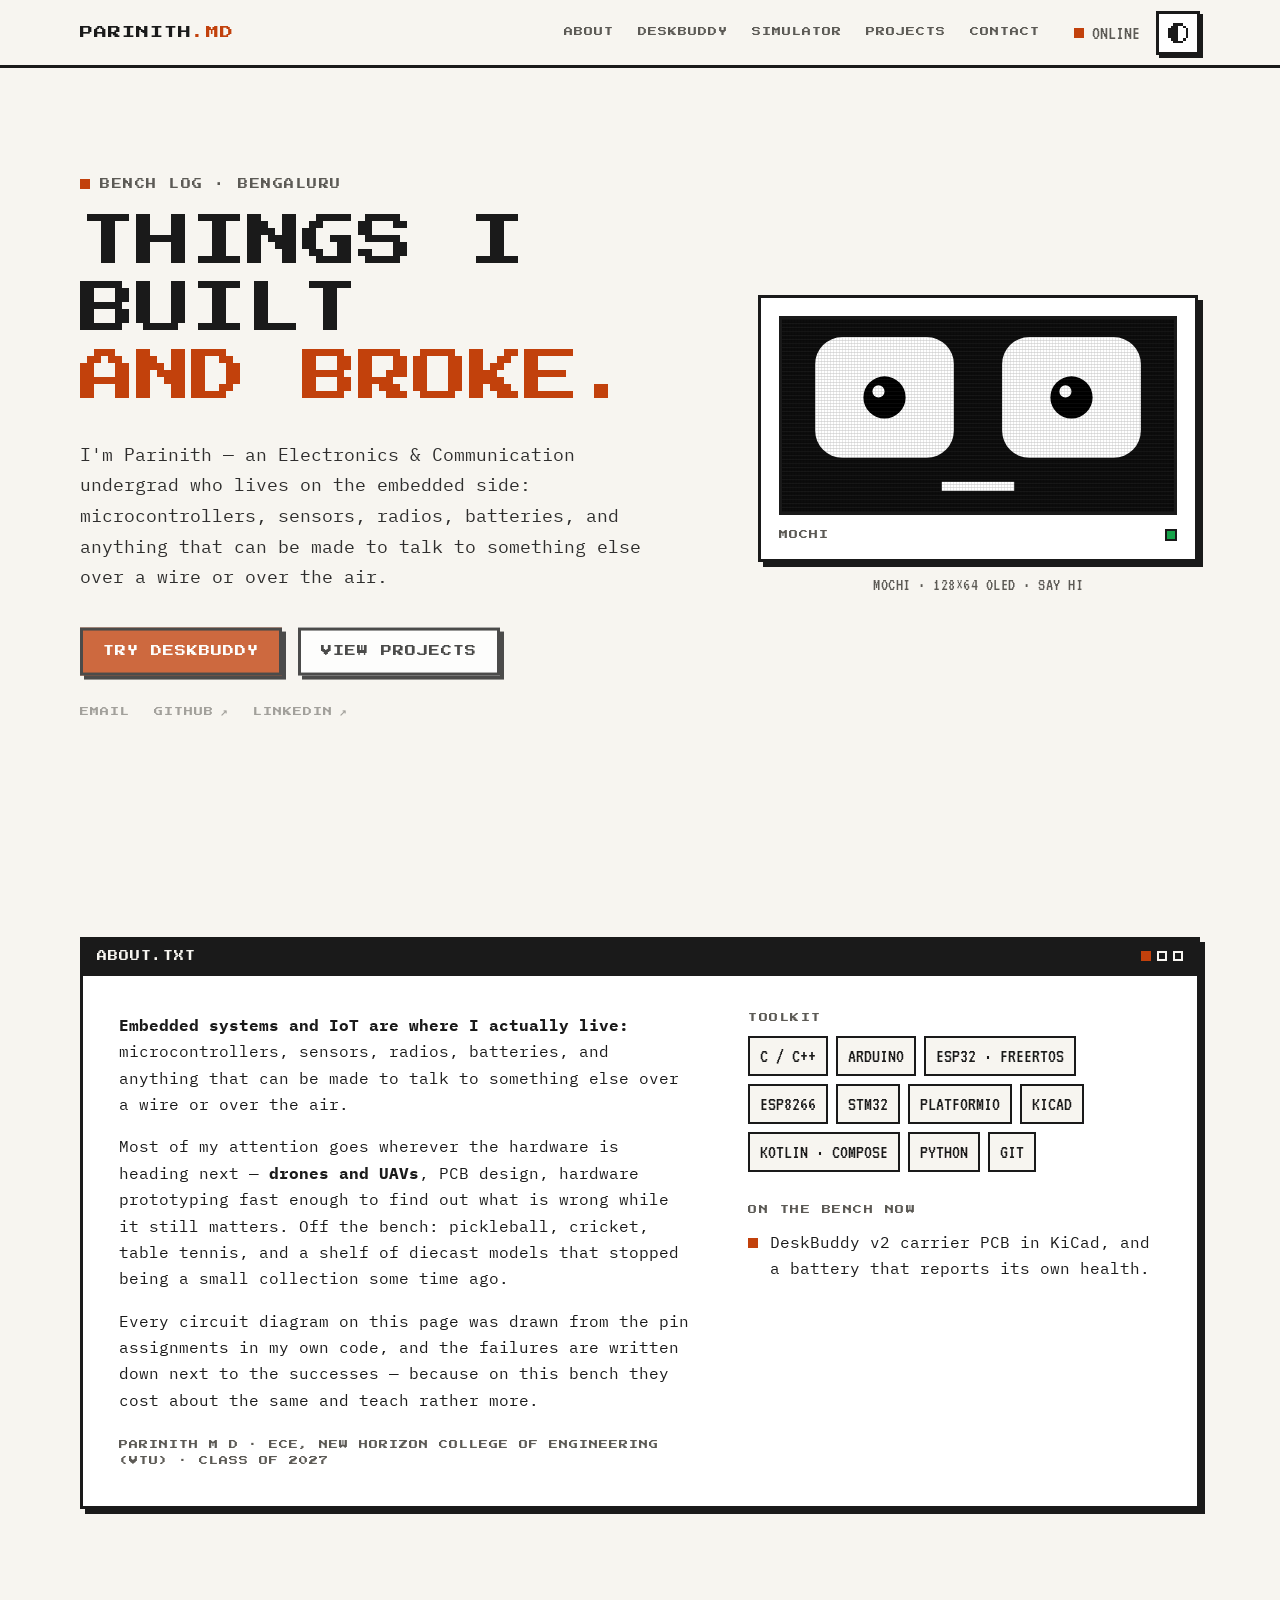
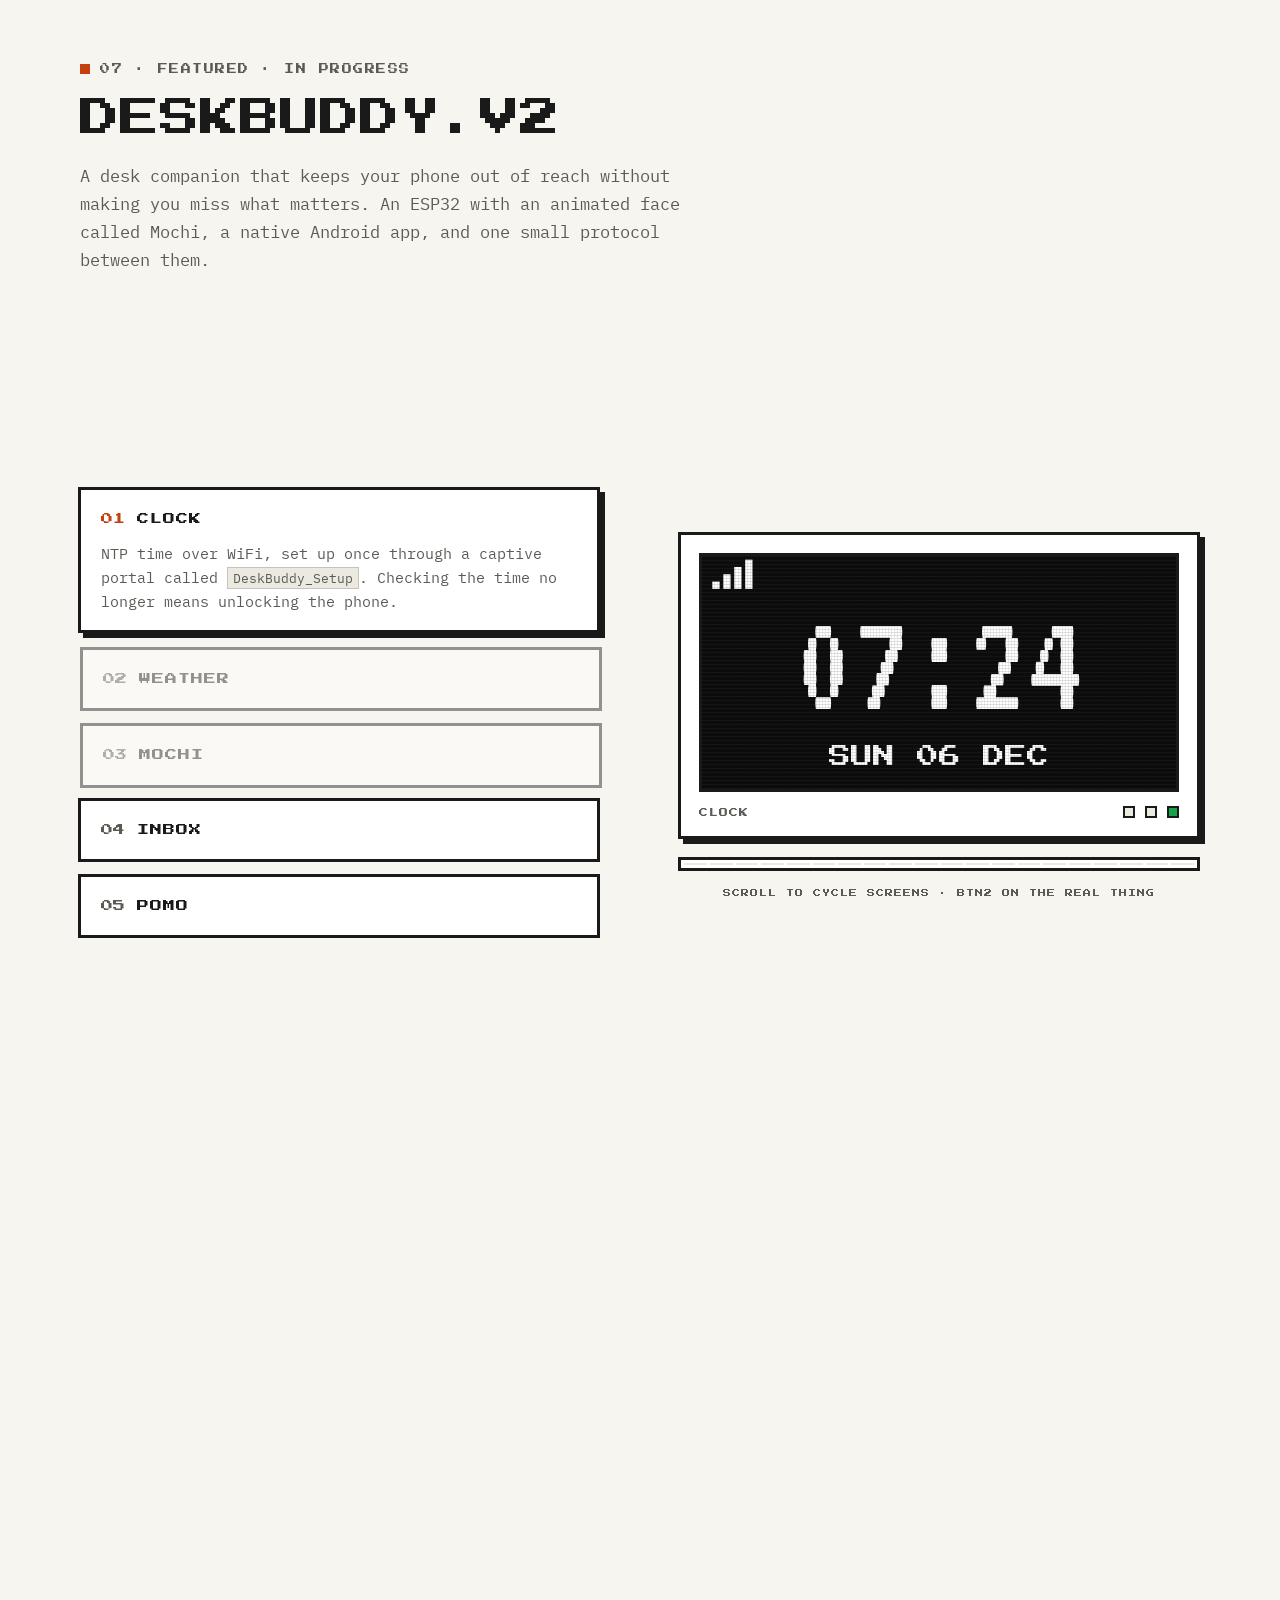
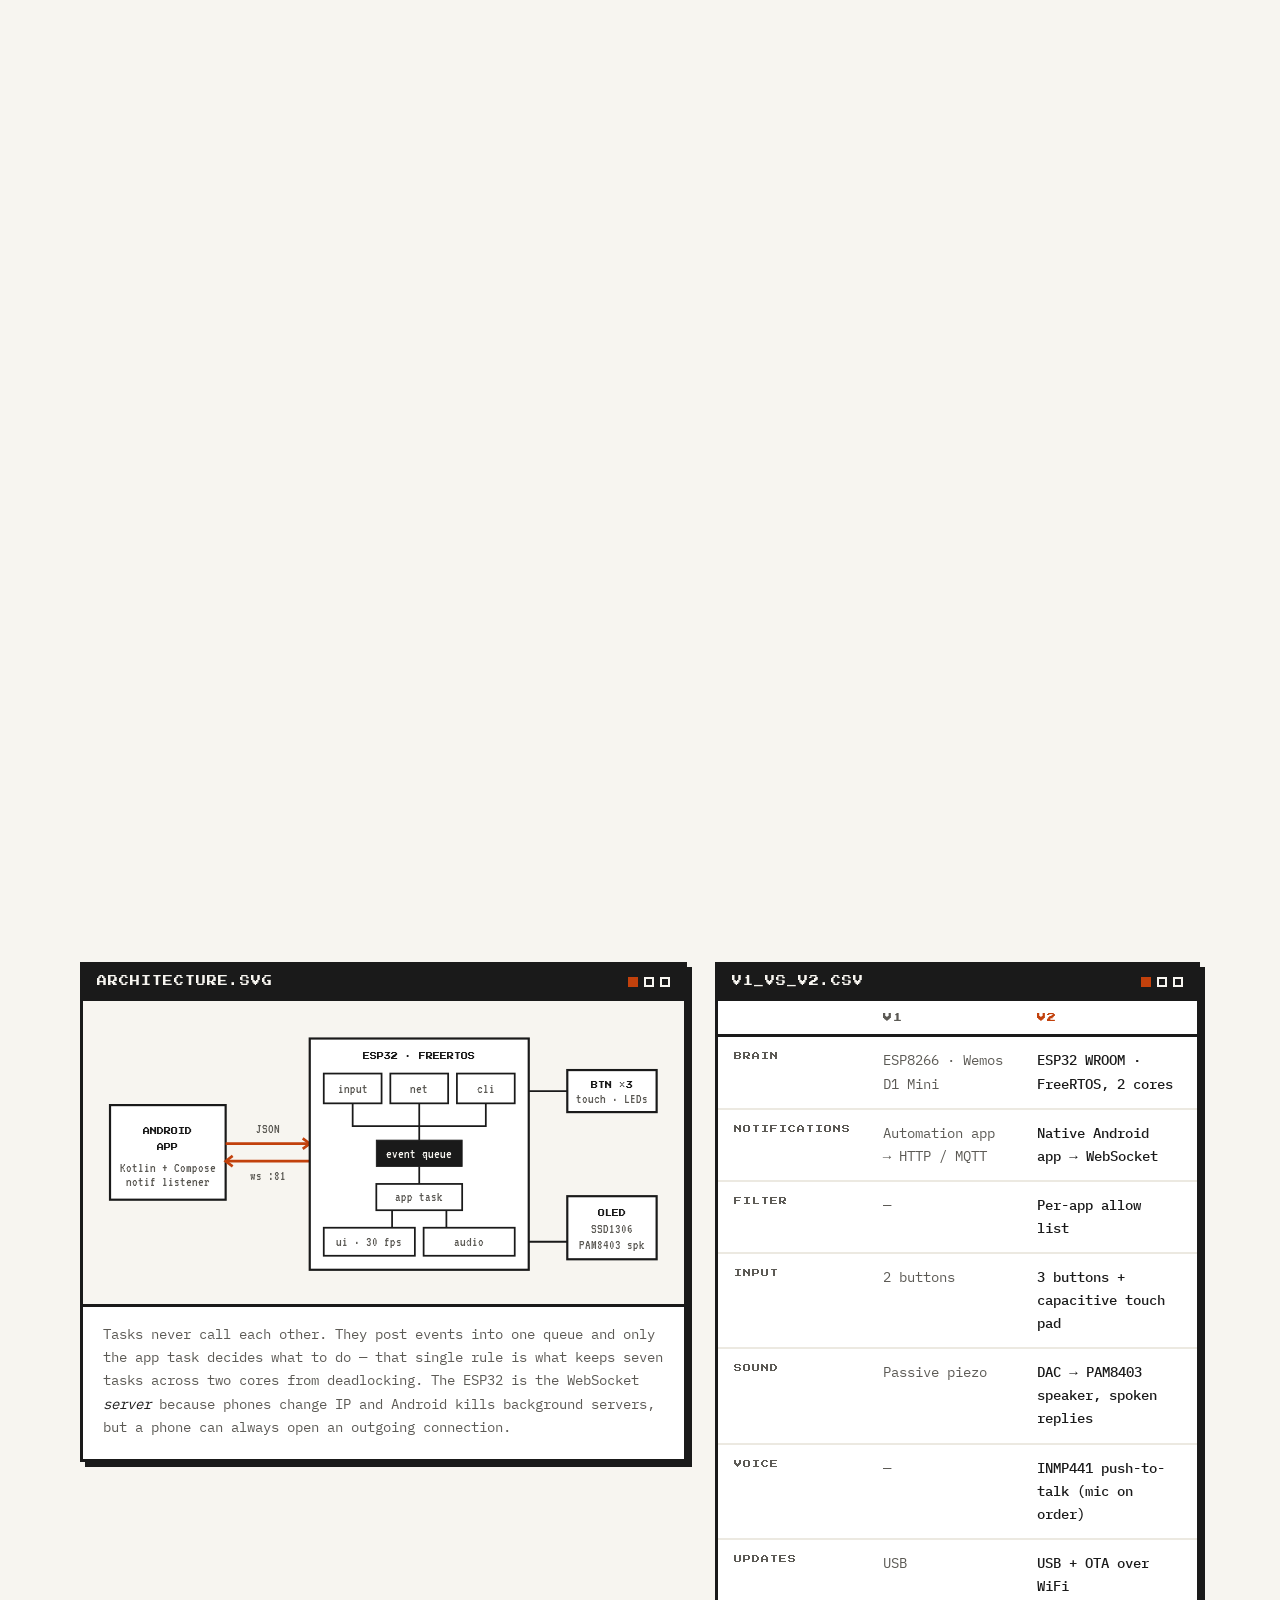
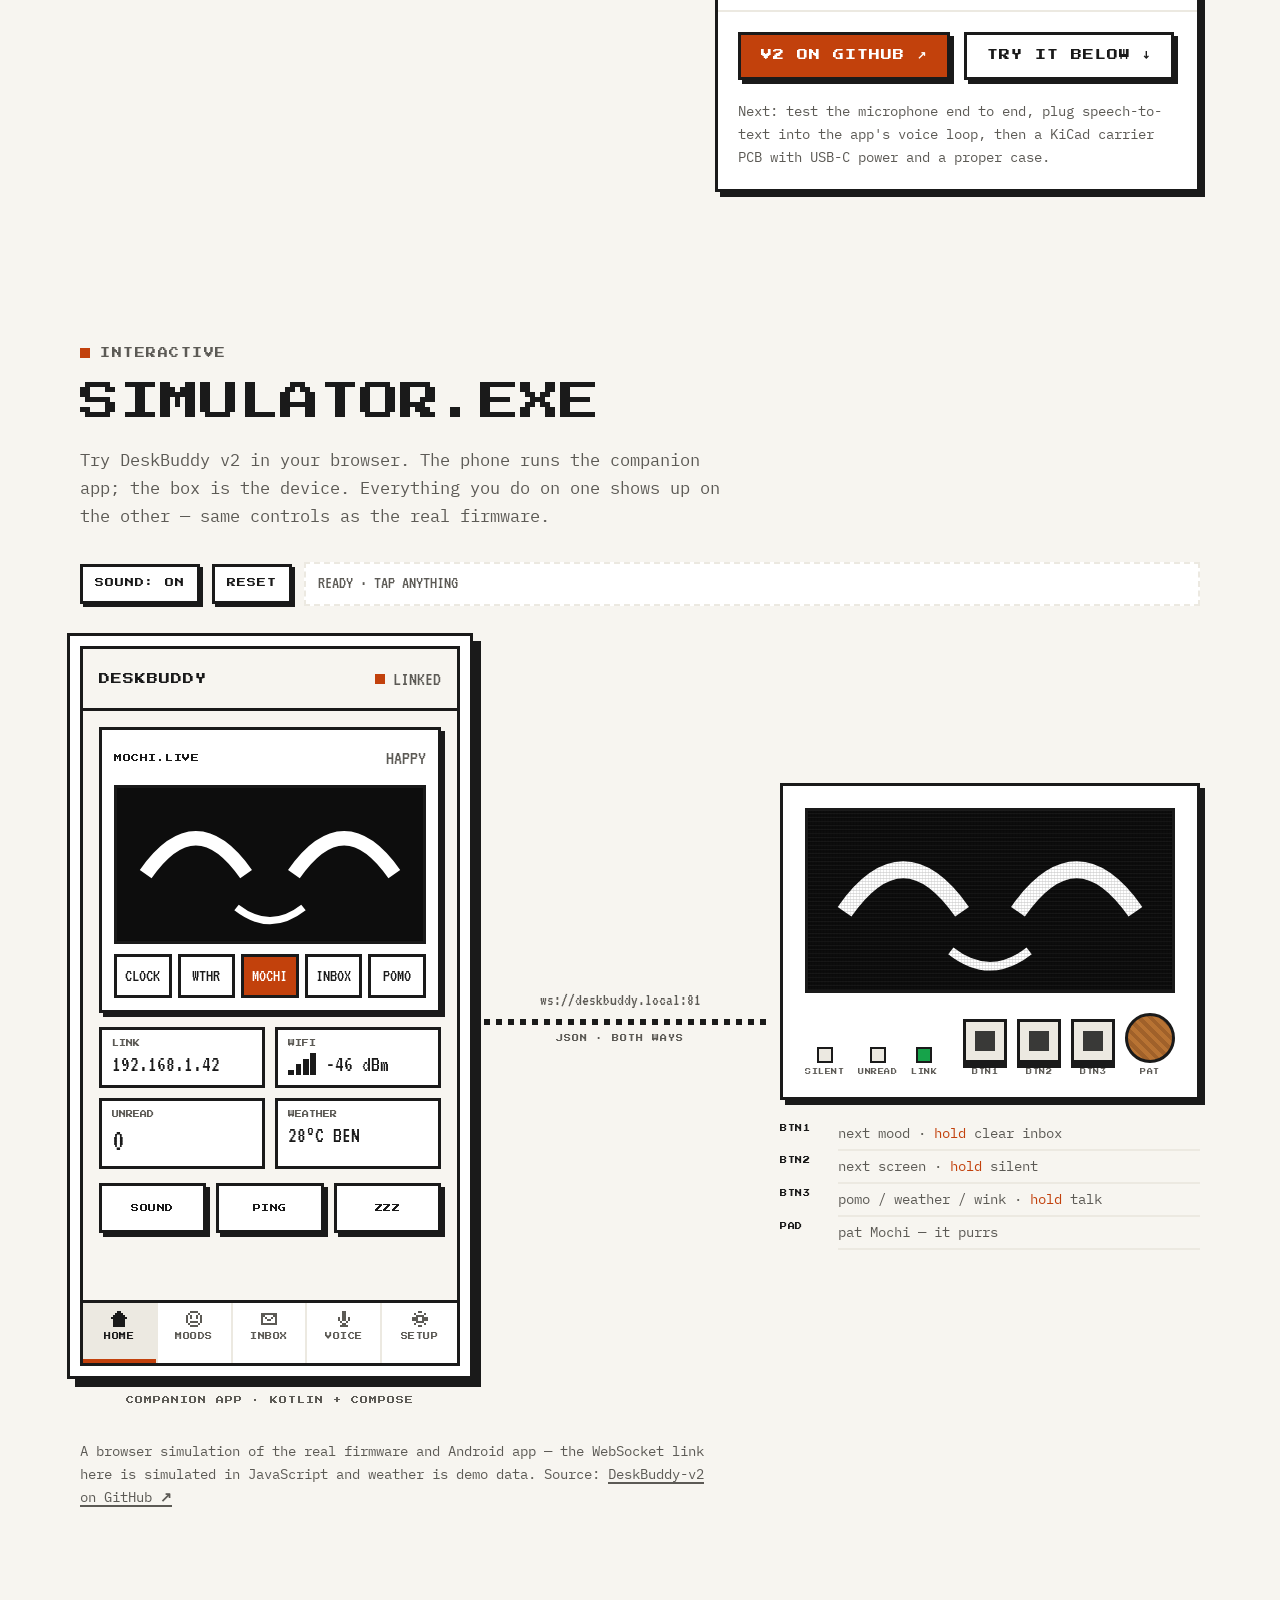
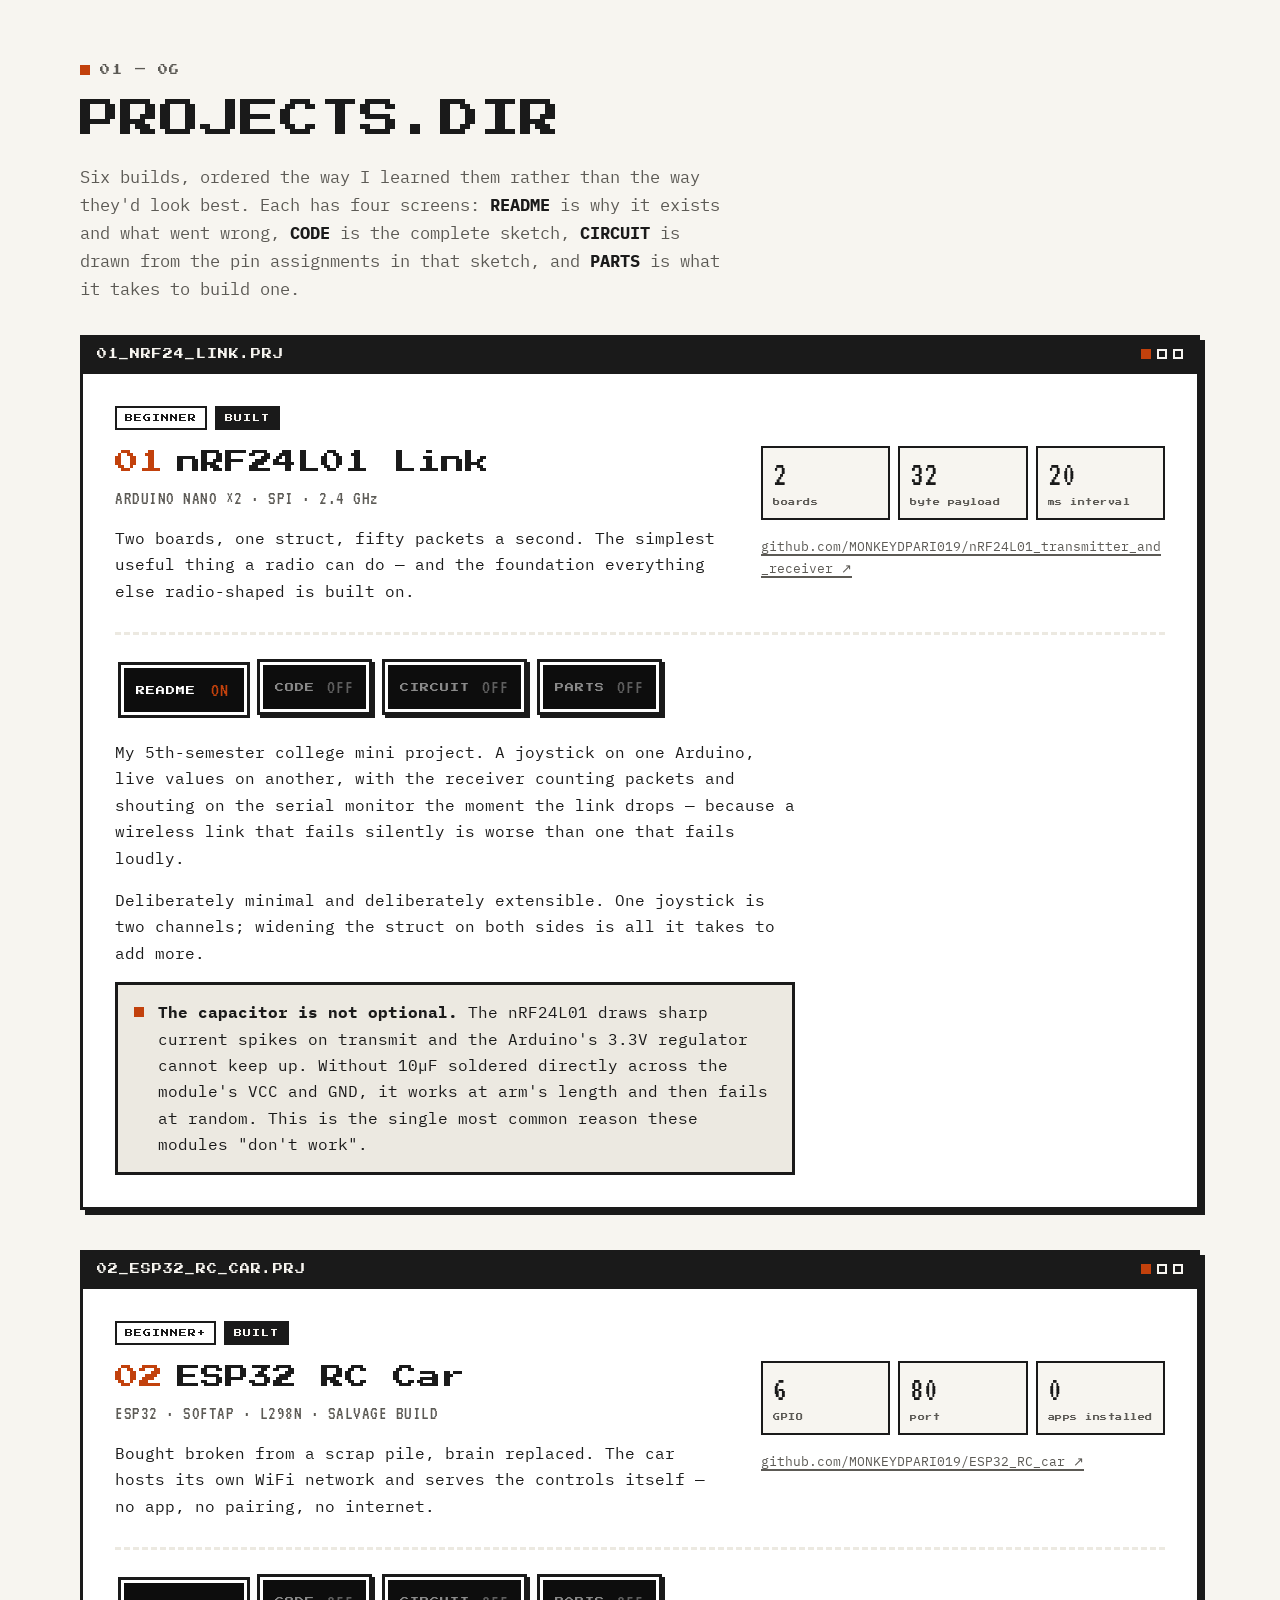
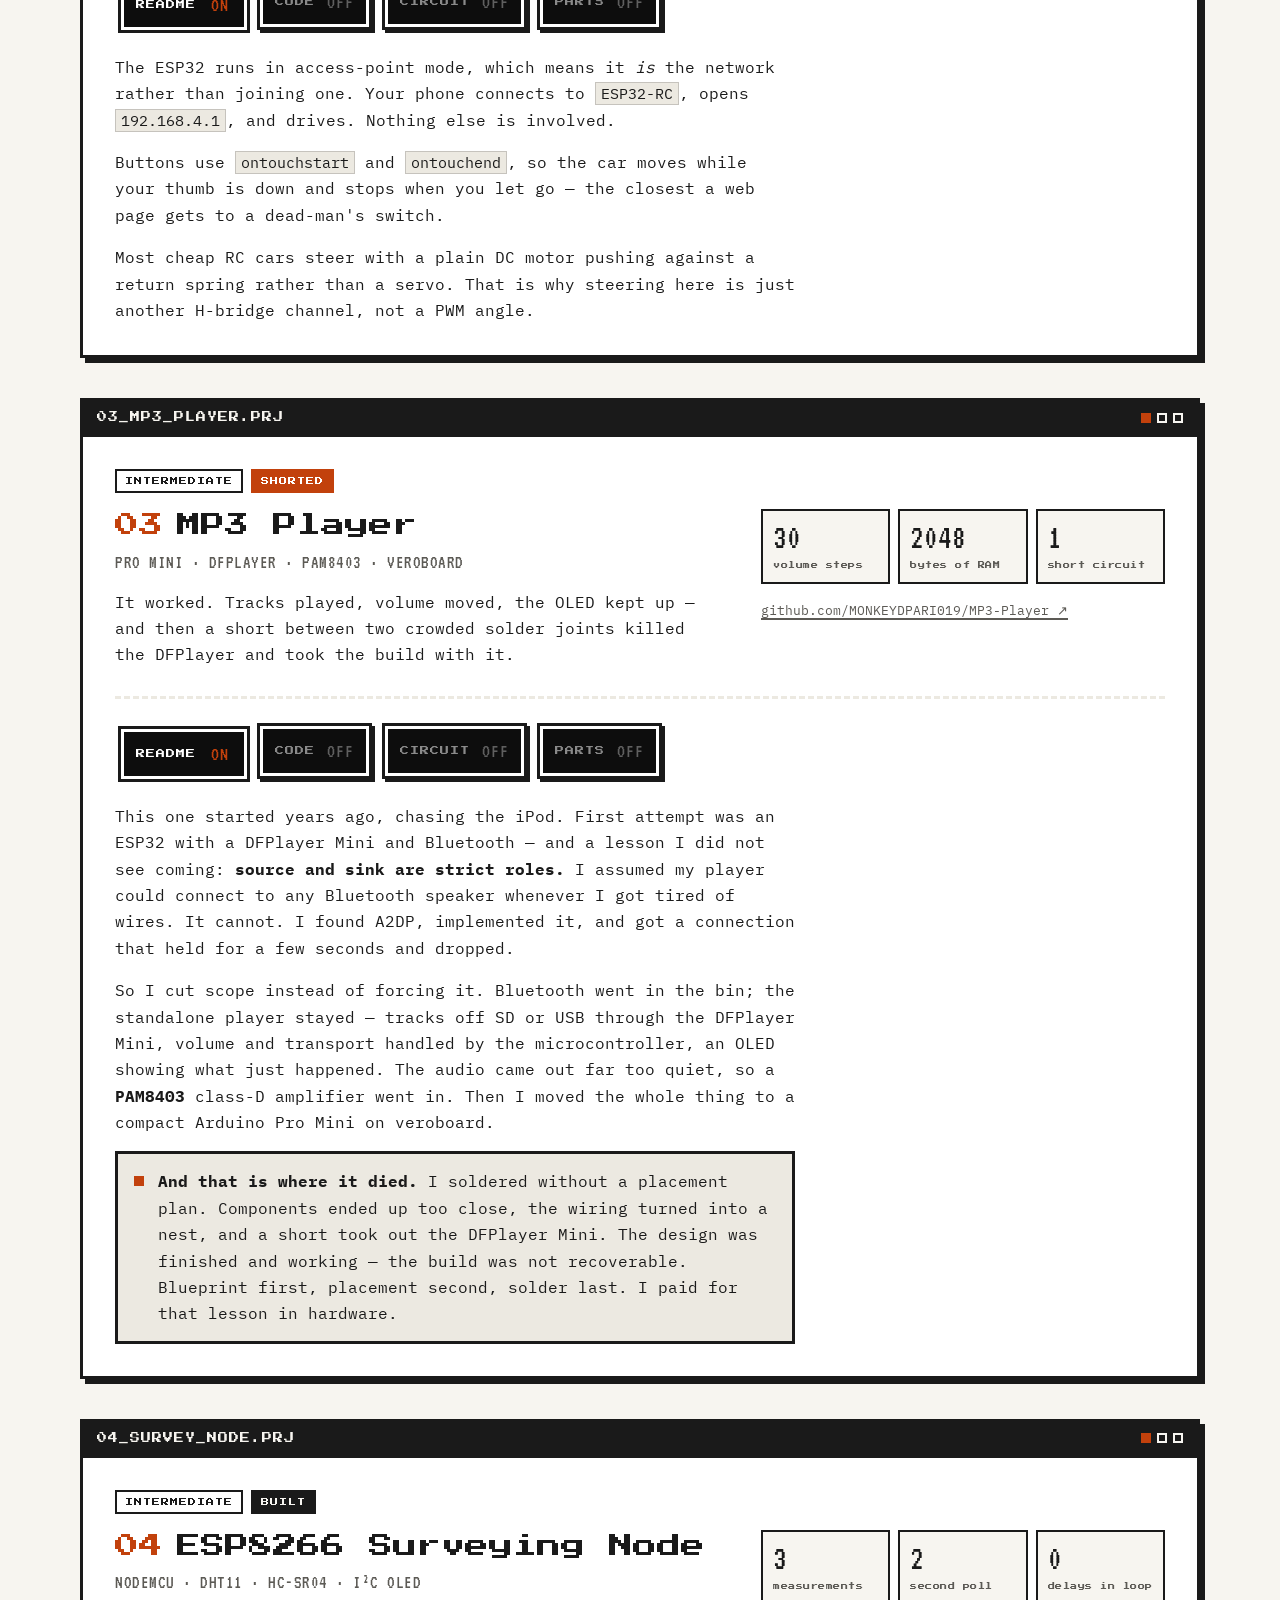
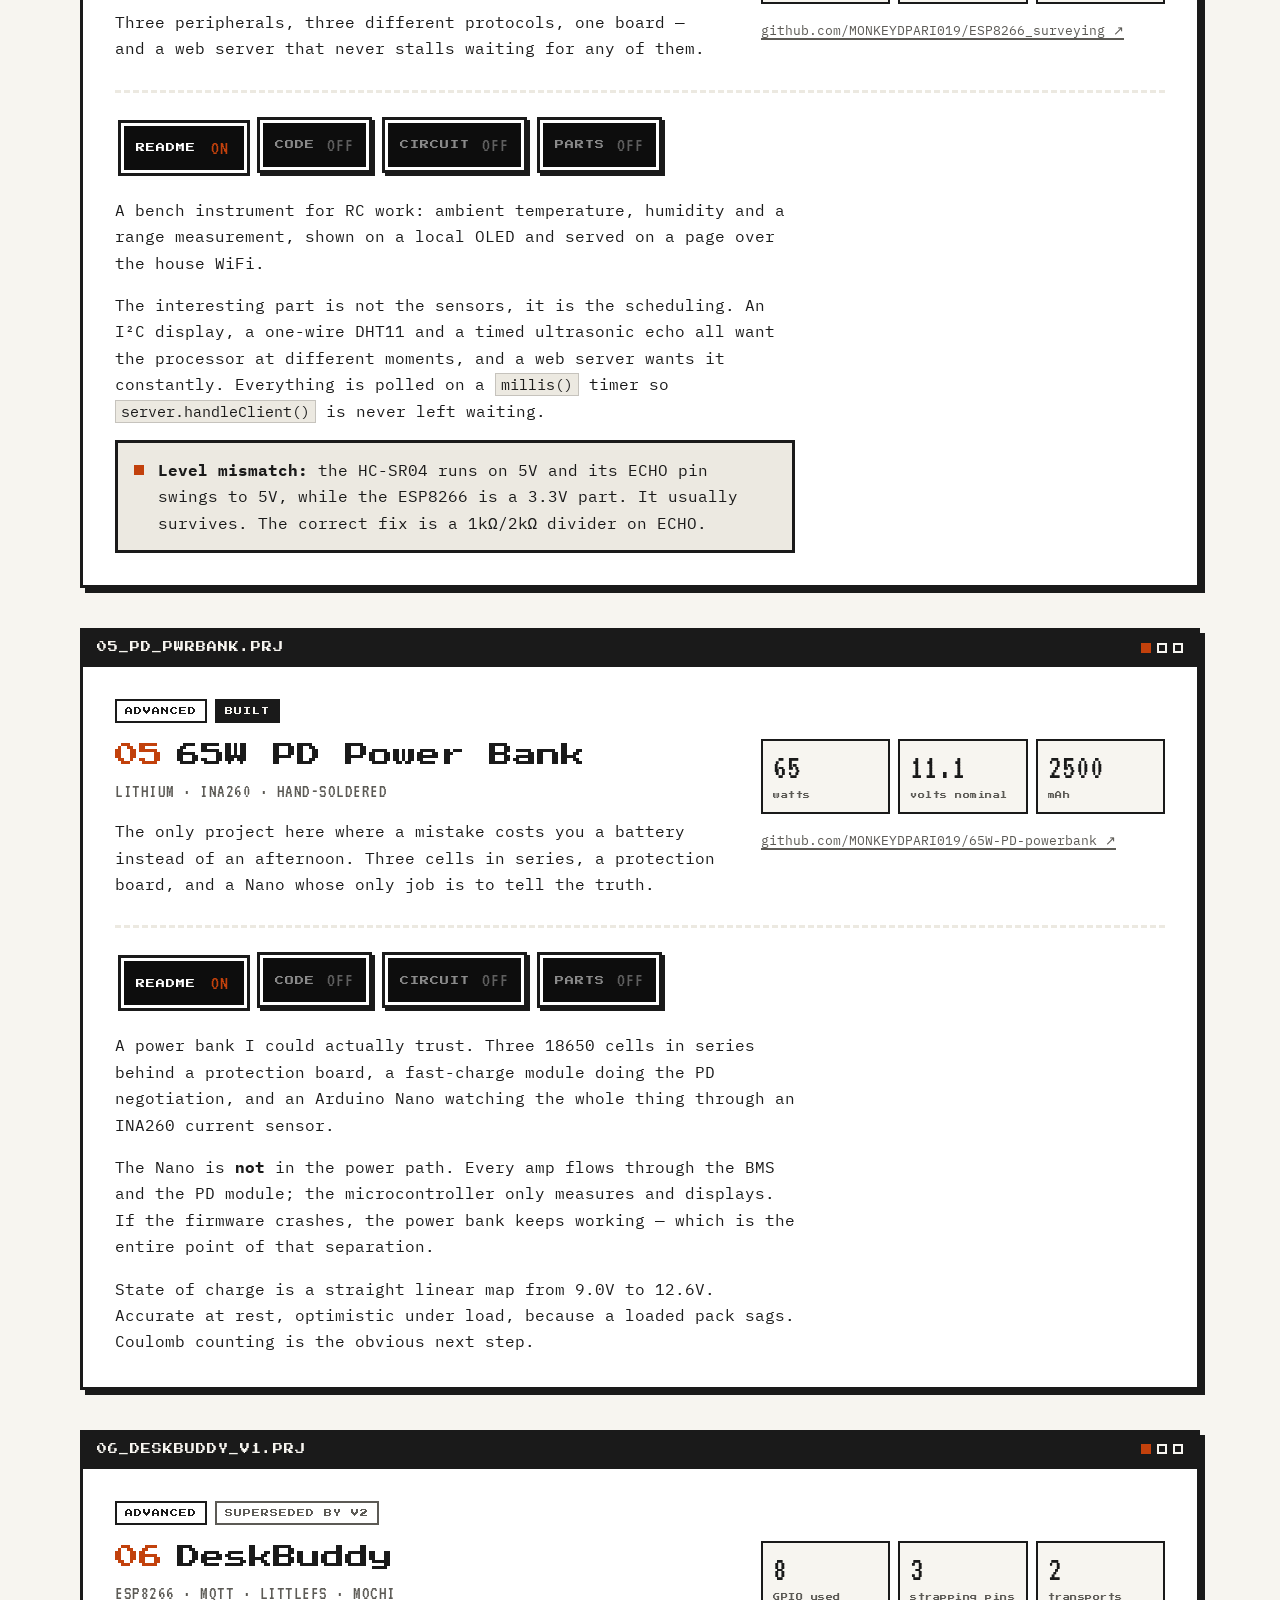
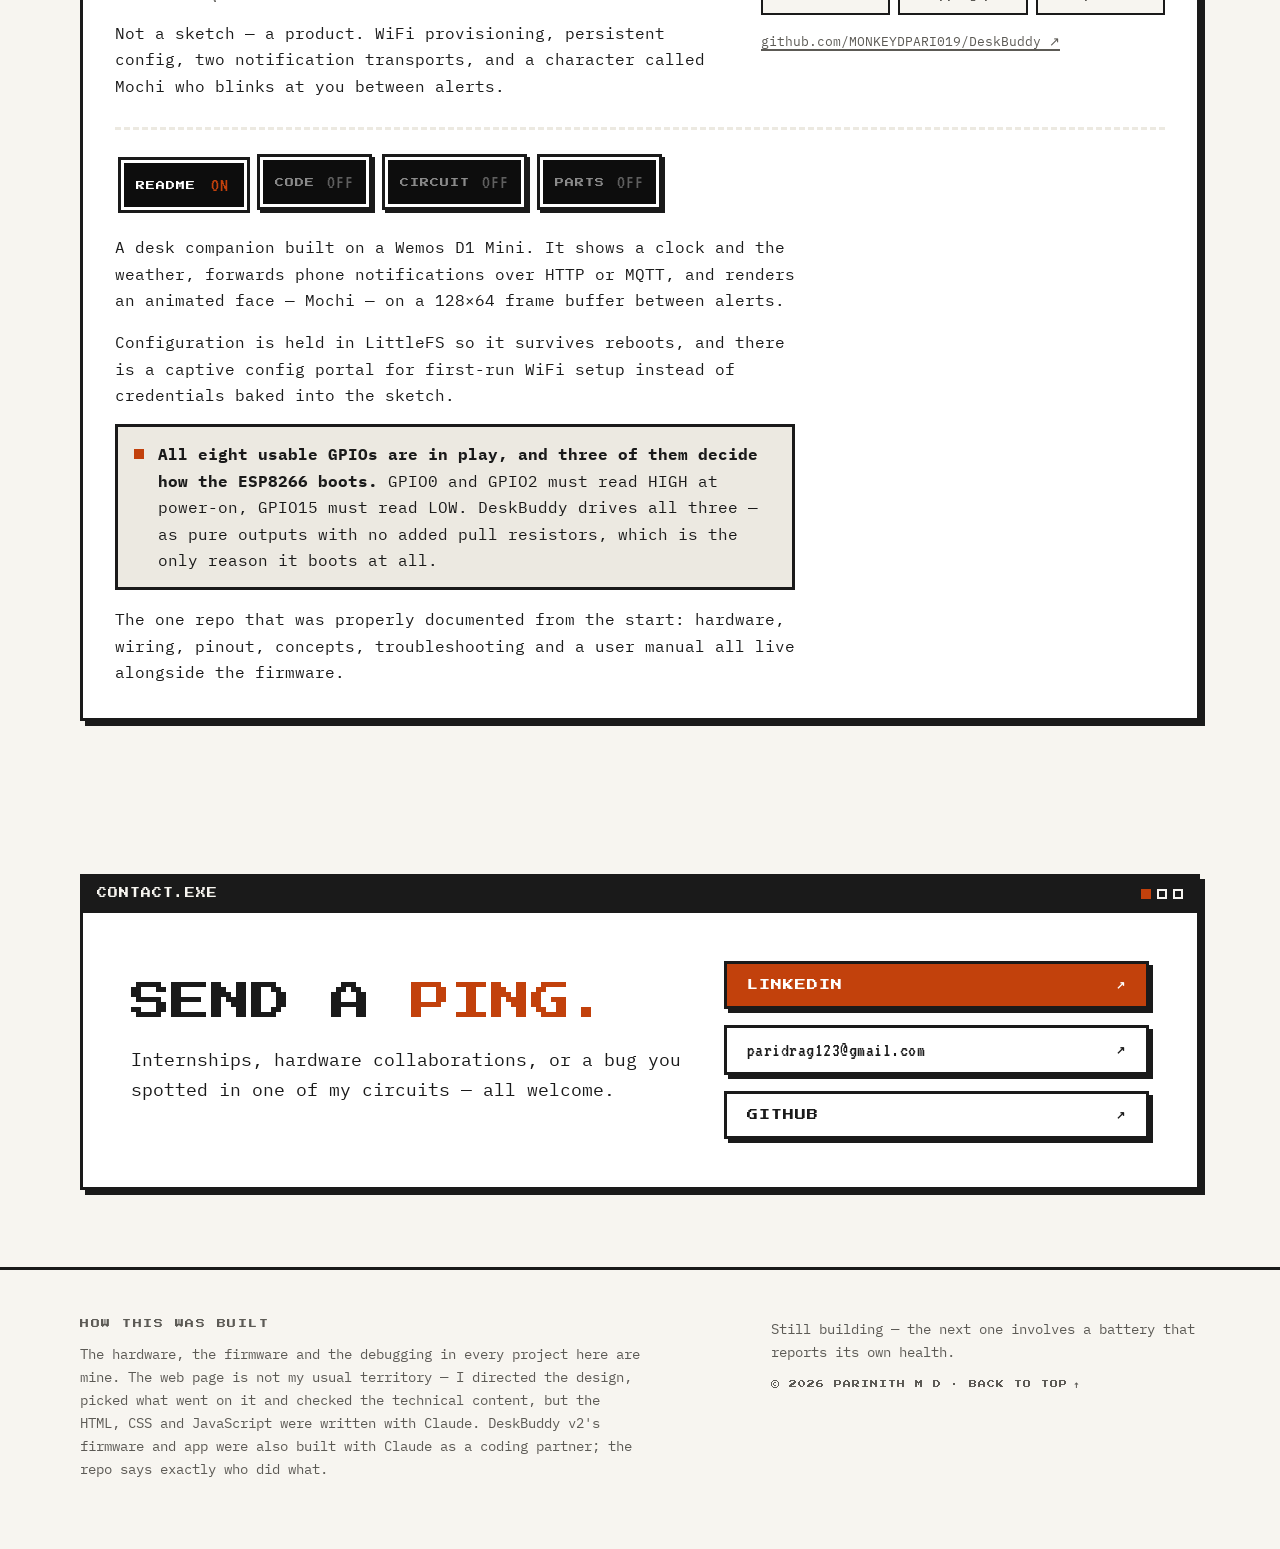
==== commit a8341970: "Rebuild site in DeskBuddy retro style + v2 simulator" ====
--- a/optimus.html
+++ b/optimus.html
@@ -3,262 +3,289 @@
 <head>
 <meta charset="utf-8">
 <meta name="viewport" content="width=device-width,initial-scale=1,viewport-fit=cover">
-<meta name="description" content="Parinith MD — six hardware builds: nRF24L01 link, ESP32 RC car, MP3 player, ESP8266 surveying node, 65W PD power bank and DeskBuddy. Code, circuits and parts for each.">
-<meta name="author" content="Parinith MD">
-<meta name="theme-color" content="#15171a">
+<title>Parinith M D — Hardware &amp; Embedded</title>
+<meta name="description" content="Parinith M D — ECE undergrad in Bengaluru building embedded hardware. DeskBuddy v2 (ESP32 + Android app, try it in the browser) and six more builds with code, circuits and parts.">
+<meta name="author" content="Parinith M D">
+<meta name="theme-color" content="#f7f5f0" media="(prefers-color-scheme: light)">
+<meta name="theme-color" content="#121212" media="(prefers-color-scheme: dark)">
 <meta property="og:type" content="website">
-<meta property="og:title" content="Bench Log — Parinith">
-<meta property="og:description" content="Parinith MD — six hardware builds: nRF24L01 link, ESP32 RC car, MP3 player, ESP8266 surveying node, 65W PD power bank and DeskBuddy. Code, circuits and parts for each.">
-<link rel="icon" href="data:image/svg+xml,%3Csvg xmlns='http://www.w3.org/2000/svg' viewBox='0 0 100 100'%3E%3Ctext y='.9em' font-size='90'%3E%E2%9A%A1%3C/text%3E%3C/svg%3E">
-<style>
-  :root{color-scheme:dark}
-  html{-webkit-text-size-adjust:100%}
-  body{margin:0}
-  img{max-width:100%}
-  [hidden]{display:none!important}
-</style>
+<meta property="og:url" content="https://monkeydpari019.github.io/optimus.html">
+<meta property="og:title" content="Parinith M D — Hardware &amp; Embedded">
+<meta property="og:description" content="DeskBuddy v2 and six more hardware builds — code, circuits and parts, plus a browser simulator of the DeskBuddy device and app.">
+<link rel="canonical" href="https://monkeydpari019.github.io/optimus.html">
+<link rel="icon" type="image/svg+xml" href="favicon.svg">
+<script>
+/* set theme before first paint so there is no flash */
+(function(){var t=null;try{t=localStorage.getItem('db-theme')}catch(e){}
+if(t!=='light'&&t!=='dark'){t=matchMedia('(prefers-color-scheme: dark)').matches?'dark':'light'}
+document.documentElement.setAttribute('data-theme',t);document.documentElement.classList.add('js')})();
+</script>
+<link rel="stylesheet" href="assets/css/style.css">
+<link rel="stylesheet" href="assets/css/sim.css">
 </head>
 <body>
-<title>Bench Log — Parinith</title>
-<link rel="preconnect" href="https://fonts.googleapis.com">
-<link rel="preconnect" href="https://fonts.gstatic.com" crossorigin>
-<link href="https://fonts.googleapis.com/css2?family=Barlow+Condensed:wght@400;600;700&family=JetBrains+Mono:wght@400;700&family=Inter:wght@400;500;600;700&display=swap" rel="stylesheet">
-<style>
-*{box-sizing:border-box}
-:root{
-  --bg:#15171a; --surface:#22252A; --surface2:#1c2025;
-  --accent:#8FC2D8; --accent-hi:#AFDCEE; --chrome:#CFCAC1;
-  --text:#E4E2DC; --dim:#A8B0B8; --line:#333a42;
-  --mono:"JetBrains Mono",ui-monospace,SFMono-Regular,Menlo,monospace;
-  --sans:"Inter",system-ui,-apple-system,"Segoe UI",sans-serif;
-  --cond:"Barlow Condensed","Inter",system-ui,sans-serif;
-}
-body{background:var(--bg);color:var(--text);font-family:var(--sans);line-height:1.62;font-size:15.5px;
-  -webkit-font-smoothing:antialiased}
-body::before{content:"";position:fixed;inset:0;pointer-events:none;z-index:0;opacity:.4;
-  background-image:linear-gradient(rgba(143,194,216,.05) 1px,transparent 1px),
-                   linear-gradient(90deg,rgba(143,194,216,.05) 1px,transparent 1px);
-  background-size:30px 30px;
-  mask-image:radial-gradient(ellipse 85% 60% at 50% 0%,#000 25%,transparent 78%)}
-.wrap{max-width:1000px;margin:0 auto;padding:0 20px;position:relative;z-index:1}
-
-/* ---- hero ---- */
-.hero{min-height:92vh;display:flex;flex-direction:column;justify-content:center;
-  padding-block:70px 40px;position:relative}
-.buddy{position:absolute;top:6%;right:-10px;width:min(310px,44vw);height:auto;opacity:.78;z-index:0;
-  pointer-events:none;filter:drop-shadow(0 0 40px rgba(143,194,216,.12))}
-.buddy .pup{transition:transform .14s cubic-bezier(.22,1,.3,1)}
-.hero>*:not(.buddy){position:relative;z-index:1}
-.hero .kick{font-family:var(--mono);font-size:11px;letter-spacing:.3em;color:var(--accent);text-transform:uppercase}
-.hero h1{font-family:var(--cond);font-weight:700;font-size:clamp(44px,10.5vw,116px);line-height:.88;
-  margin:18px 0 0;letter-spacing:-.015em;text-transform:uppercase;color:#F4F1EB}
-.hero h1 em{font-style:normal;color:var(--accent);display:block}
-.hero p{max-width:60ch;color:var(--dim);font-size:16px;margin:24px 0 0}
-.hero p b{color:var(--text);font-weight:600}
-.hero .who{font-family:var(--mono);font-size:12.5px;color:var(--chrome);margin-top:28px;letter-spacing:.05em;line-height:1.9}
-.hero .who a{color:var(--accent);text-decoration:none;border-bottom:1px solid rgba(143,194,216,.4)}
-.cue{margin-top:46px;font-family:var(--mono);font-size:10px;letter-spacing:.24em;color:var(--dim);
-  display:flex;align-items:center;gap:10px}
-.cue i{display:block;width:1px;height:34px;background:linear-gradient(var(--accent),transparent);
-  animation:drop 2s ease-in-out infinite;transform-origin:top}
-@keyframes drop{0%,100%{transform:scaleY(.3);opacity:.4}50%{transform:scaleY(1);opacity:1}}
-
-/* ---- project ---- */
-.proj{position:relative;padding-block:74px;border-top:1px solid var(--line)}
-.pnum{position:absolute;top:54px;right:-6px;font-family:var(--cond);font-weight:700;
-  font-size:clamp(78px,15vw,150px);line-height:.72;color:#232830;letter-spacing:-.05em;
-  pointer-events:none;user-select:none;z-index:0}
-.phead{position:relative;z-index:1}
-.ptier{font-family:var(--mono);font-size:9.5px;letter-spacing:.24em;color:var(--accent);
-  border:1px solid rgba(143,194,216,.42);display:inline-block;padding:4px 10px;border-radius:2px}
-.pname{font-family:var(--cond);font-weight:700;font-size:clamp(32px,6.4vw,58px);line-height:.98;
-  text-transform:uppercase;margin:14px 0 6px;letter-spacing:-.01em;color:#F4F1EB;overflow:hidden;
-  max-width:min(100%,15ch);padding-right:4px}
-.pname span{display:inline-block;transform:translateY(105%);transition:transform .75s cubic-bezier(.16,1,.3,1) .1s}
-.reveal.in .pname span{transform:translateY(0)}
-.pmeta{font-family:var(--mono);font-size:11px;letter-spacing:.17em;color:var(--dim)}
-.ptag{max-width:62ch;color:#CBD1D7;font-size:16px;margin:16px 0 0}
-.stats{display:flex;flex-wrap:wrap;gap:30px;margin-top:24px}
-.stat b{display:block;font-family:var(--cond);font-weight:700;font-size:32px;color:var(--accent);line-height:1}
-.stat span{font-family:var(--mono);font-size:10px;letter-spacing:.15em;color:var(--dim);text-transform:uppercase}
-.repolink{display:inline-block;max-width:100%;margin-top:22px;font-family:var(--mono);font-size:11.5px;
-  color:var(--dim);text-decoration:none;border-bottom:1px solid var(--line);padding-bottom:2px;
-  overflow-wrap:anywhere;word-break:break-word;line-height:1.7}
-.repolink:hover{color:var(--accent);border-color:var(--accent)}
-.repolink.off{color:#79838c;border-bottom-style:dashed}
-.stripe{height:5px;margin:30px 0 22px;border-radius:2px;
-  background:repeating-linear-gradient(90deg,var(--surface) 0 52px,rgba(143,194,216,.28) 52px 58px);
-  transform:scaleX(0);transform-origin:left;transition:transform 1s cubic-bezier(.16,1,.3,1) .2s}
-.reveal.in .stripe{transform:scaleX(1)}
-
-/* ---- OLED buttons, live blue ---- */
-.oledrow{display:flex;flex-wrap:wrap;gap:11px;position:relative;z-index:1}
-.oled{width:116px;padding:7px;border-radius:7px;border:1px solid rgba(255,255,255,.1);
-  background:linear-gradient(var(--surface),#191c20);
-  box-shadow:0 3px 0 rgba(0,0,0,.55),inset 0 1px 0 rgba(255,255,255,.07);
-  cursor:pointer;font:inherit;color:inherit;text-align:left;display:block;
-  transition:transform .18s cubic-bezier(.2,.8,.2,1),box-shadow .18s}
-.oled:hover{transform:translateY(-2px)}
-.oled:active{transform:translateY(2px);box-shadow:0 1px 0 rgba(0,0,0,.55)}
-.oled:focus-visible{outline:2px solid var(--accent);outline-offset:3px}
-.oled .screen{position:relative;border-radius:3px;background:#04080b;padding:8px 9px 7px;overflow:hidden;
-  box-shadow:inset 0 0 0 1px #000,inset 0 0 16px rgba(0,0,0,.9)}
-.oled .sweep{position:absolute;inset:0;pointer-events:none;
-  background:linear-gradient(112deg,transparent 22%,rgba(143,194,216,.10) 42%,rgba(175,220,238,.22) 50%,
-    rgba(143,194,216,.10) 58%,transparent 78%);
-  background-size:280% 100%;animation:sweep 4.2s linear infinite}
-@keyframes sweep{from{background-position:180% 0}to{background-position:-80% 0}}
-.oled .screen::after{content:"";position:absolute;inset:0;pointer-events:none;opacity:.5;
-  background:repeating-linear-gradient(to bottom,rgba(0,0,0,.3) 0 1px,transparent 1px 3px)}
-.oled .lbl,.oled .state,.oled .bars{position:relative}
-.oled .lbl{display:block;font-family:var(--mono);font-size:8.5px;letter-spacing:.2em;color:#6d7d88;transition:color .25s}
-.oled .state{display:block;font-family:var(--mono);font-size:21px;font-weight:700;letter-spacing:.1em;
-  line-height:1.15;color:#63737d;transition:color .25s,text-shadow .25s}
-.oled .bars{display:flex;gap:2px;margin-top:5px}
-.oled .bars i{height:3px;flex:1;background:#63737d;opacity:.5;border-radius:1px;transition:background .25s,opacity .25s}
-.oled[aria-pressed="true"]{box-shadow:0 3px 0 rgba(0,0,0,.55),inset 0 1px 0 rgba(255,255,255,.07),
-  0 0 0 1px rgba(143,194,216,.5),0 0 26px -6px rgba(143,194,216,.6)}
-.oled[aria-pressed="true"] .sweep{animation-duration:2.1s;
-  background:linear-gradient(112deg,transparent 18%,rgba(143,194,216,.2) 40%,rgba(190,232,248,.42) 50%,
-    rgba(143,194,216,.2) 60%,transparent 82%);background-size:280% 100%}
-.oled[aria-pressed="true"] .lbl{color:#7FAFC4}
-.oled[aria-pressed="true"] .state{animation:livehue 2.6s ease-in-out infinite}
-@keyframes livehue{
-  0%,100%{color:var(--accent);text-shadow:0 0 8px rgba(143,194,216,.45)}
-  50%{color:var(--accent-hi);text-shadow:0 0 16px rgba(175,220,238,.8)}}
-.oled[aria-pressed="true"] .bars i{background:var(--accent);opacity:.9}
-.oled[aria-pressed="true"] .bars i:nth-child(1){animation:pls 1.5s infinite}
-.oled[aria-pressed="true"] .bars i:nth-child(2){animation:pls 1.5s .2s infinite}
-.oled[aria-pressed="true"] .bars i:nth-child(3){animation:pls 1.5s .4s infinite}
-.oled[aria-pressed="true"] .bars i:nth-child(4){animation:pls 1.5s .6s infinite}
-@keyframes pls{0%,100%{opacity:.9}50%{opacity:.3}}
-
-/* ---- panels ---- */
-.panels{margin-top:20px;position:relative;z-index:1}
-.panel{background:var(--surface2);border:1px solid var(--line);border-radius:8px;padding:26px 24px;
-  color:#C7CDD3;animation:lock .55s cubic-bezier(.16,1,.3,1) both}
-.panel[hidden]{display:none!important}
-@keyframes lock{from{opacity:0;transform:perspective(900px) rotateX(-11deg) translateY(16px)}
-  to{opacity:1;transform:perspective(900px) rotateX(0) translateY(0)}}
-.panel p{margin:0 0 14px}.panel p:last-child{margin-bottom:0}
-.panel b{color:#F0EDE7}
-.panel code{font-family:var(--mono);font-size:13px;color:var(--accent-hi);
-  background:rgba(143,194,216,.1);padding:1px 5px;border-radius:3px}
-.panel .warn{border-left:2px solid var(--chrome);padding-left:15px;color:#D6D2CA}
-
-/* ---- code ---- */
-.cblock+.cblock{margin-top:24px}
-.codehead{display:flex;flex-wrap:wrap;gap:10px;align-items:center;justify-content:space-between;margin-bottom:12px}
-.cfile{font-family:var(--mono);font-size:11.5px;letter-spacing:.08em;color:var(--chrome)}
-.cfile em{font-style:normal;color:#7e8891;margin-left:10px;font-size:10.5px}
-.cacts{display:flex;flex-wrap:wrap;gap:8px}
-.cbtn{font-family:var(--mono);font-size:10.5px;letter-spacing:.13em;padding:8px 13px;border-radius:4px;
-  border:1px solid rgba(143,194,216,.4);background:rgba(143,194,216,.08);color:var(--accent-hi);
-  cursor:pointer;text-decoration:none;display:inline-flex;align-items:center;gap:7px;
-  transition:background .2s,border-color .2s,color .2s}
-.cbtn:hover{background:rgba(143,194,216,.2);border-color:var(--accent)}
-.cbtn .ci{font-size:12px;line-height:1}
-.cbtn.off{border-style:dashed;border-color:#4a535c;background:none;color:#7e8891;cursor:default}
-.cbtn.done{background:rgba(143,194,216,.3);color:#fff;border-color:var(--accent-hi)}
-.prewrap{position:relative}
-.prewrap::after{content:"";position:absolute;left:1px;right:14px;bottom:1px;height:44px;border-radius:0 0 6px 6px;
-  background:linear-gradient(transparent,#0d1114 88%);pointer-events:none;opacity:1;transition:opacity .25s}
-.prewrap.at-end::after{opacity:0}
-.panel pre{margin:0;overflow:auto;max-height:520px;background:#0d1114;border:1px solid #2a3138;
-  border-radius:6px;padding:18px;
-  scrollbar-width:thin;scrollbar-color:#5C8CA4 #12181c}
-.panel pre::-webkit-scrollbar{width:13px;height:13px}
-.panel pre::-webkit-scrollbar-track{background:#12181c;border-radius:7px}
-.panel pre::-webkit-scrollbar-thumb{background:#4E7285;border-radius:7px;border:3px solid #12181c;min-height:44px}
-.panel pre::-webkit-scrollbar-thumb:hover{background:var(--accent)}
-.panel pre::-webkit-scrollbar-corner{background:#12181c}
-.panel pre code{background:none;padding:0;color:#D3D9DF;font-size:12.8px;line-height:1.72;display:block;
-  white-space:pre;font-family:var(--mono)}
-
-/* ---- circuit ---- */
-.cdwrap{overflow-x:auto;-webkit-overflow-scrolling:touch}
-.cd{display:block;width:100%;min-width:660px;height:auto}
-.cd .tr{stroke-dasharray:1400;stroke-dashoffset:1400}
-.panel:not([hidden]) .cd .tr{animation:draw 1.9s ease forwards}
-@keyframes draw{to{stroke-dashoffset:0}}
-.cnote{margin-top:20px;font-size:14.5px;color:#B3BAC1;max-width:74ch}
-.plates{display:flex;flex-wrap:wrap;gap:9px}
-.plate{font-family:var(--mono);font-size:11px;letter-spacing:.12em;padding:9px 13px;
-  border:1px solid #3c444d;border-radius:3px;color:var(--chrome);background:#1a1e23}
-
-/* ---- footer ---- */
-.foot{padding-block:70px 90px;border-top:1px solid var(--line);color:var(--dim);font-size:15px}
-.foot h3{font-family:var(--cond);font-size:28px;text-transform:uppercase;letter-spacing:.04em;
-  color:#F4F1EB;margin:0 0 14px}
-.foot a{color:var(--accent);text-decoration:none;border-bottom:1px solid rgba(143,194,216,.4)}
-
-.reveal{opacity:0;transform:translateY(28px);transition:opacity .7s ease,transform .7s cubic-bezier(.16,1,.3,1)}
-.reveal.in{opacity:1;transform:none}
-@media (prefers-reduced-motion:reduce){
-  *,*::before,*::after{animation-duration:.01ms!important;animation-iteration-count:1!important;
-    transition-duration:.01ms!important}
-  .reveal{opacity:1;transform:none}.pname span{transform:none}.stripe{transform:scaleX(1)}
-  .cd .tr{stroke-dashoffset:0}}
-@media(max-width:620px){
-  .buddy{width:132px;top:0;right:-16px;opacity:.3}
-  .pnum{display:none}.pname{max-width:100%}
-  .oled{width:calc(50% - 6px)}
-  .panel{padding:20px 16px}.panel pre{padding:14px;max-height:400px}
-  .stats{gap:22px}
-  .codehead{justify-content:flex-start}
-}
-</style>
-
-<div class="wrap">
-
-<header class="hero">
-  <svg class="buddy" viewBox="0 0 240 220" aria-hidden="true">
-  <g class="bd">
-    <path d="M120 16 V44" stroke="#55707f" stroke-width="3"/>
-    <circle cx="120" cy="12" r="7" fill="none" stroke="#5d7a8a" stroke-width="3"/>
-    <rect x="26" y="44" width="188" height="130" rx="26" fill="#1e242b" stroke="#55707f" stroke-width="3"/>
-    <rect x="44" y="62" width="152" height="94" rx="18" fill="#070c0f" stroke="#3a4b56" stroke-width="2"/>
-    <g class="eyeL"><circle cx="86" cy="109" r="24" fill="#0e161b"/><circle class="pup" cx="86" cy="109" r="11" fill="#8FC2D8"/></g>
-    <g class="eyeR"><circle cx="154" cy="109" r="24" fill="#0e161b"/><circle class="pup" cx="154" cy="109" r="11" fill="#8FC2D8"/></g>
-    <rect x="66" y="176" width="108" height="14" rx="7" fill="#1e242b" stroke="#55707f" stroke-width="3"/>
-    <rect x="86" y="196" width="68" height="10" rx="5" fill="#191f25" stroke="#465966" stroke-width="2"/>
-  </g>
-</svg>
-  <div class="kick">Bench log · Bengaluru</div>
-  <h1>Things I<br>built<em>and broke</em></h1>
-  <p>I'm Parinith. <b>Embedded systems and IoT are where I actually live:</b> microcontrollers, sensors, radios, batteries, and anything that can be made to talk to something else over a wire or over the air.</p>
-  <p>Most of my attention goes wherever the hardware is heading next — <b>drones and UAVs</b>, PCB design, hardware prototyping fast enough to find out what is wrong while it still matters. Off the bench: pickleball, cricket, table tennis, and a shelf of diecast models that stopped being a small collection some time ago.</p>
-  <p>Six builds are below, ordered the way I learned them rather than the way they'd look best. Every circuit diagram was drawn from the pin assignments in my own code, and the failures are written down next to the successes — because on this bench they cost about the same and teach rather more.</p>
-  <div class="who">PARINITH MD · ECE undergrad · Bengaluru<br>
-    <a href="https://github.com/MONKEYDPARI019" target="_blank" rel="noopener">github.com/MONKEYDPARI019</a>
-    &nbsp;·&nbsp;
-    <a href="https://www.linkedin.com/in/parinith-md-26a4a126a" target="_blank" rel="noopener">linkedin.com/in/parinith-md</a></div>
-  <div class="cue"><i></i>SCROLL</div>
+<a class="skip" href="#main">Skip to content</a>
+
+<!-- ============ NAV ============ -->
+<header class="nav" id="nav">
+  <div class="nav-in">
+    <a class="logo" href="#top" aria-label="Parinith M D — back to top">PARINITH<span>.MD</span></a>
+    <nav aria-label="Sections">
+      <ul class="nav-links" id="navLinks">
+        <li><a href="#about">ABOUT</a></li>
+        <li><a href="#deskbuddy">DESKBUDDY</a></li>
+        <li><a href="#simulator">SIMULATOR</a></li>
+        <li><a href="#projects">PROJECTS</a></li>
+        <li><a href="#contact">CONTACT</a></li>
+      </ul>
+      <span class="nav-ind" id="navInd" aria-hidden="true"></span>
+    </nav>
+    <div class="nav-r">
+      <span class="status" aria-label="Status: online"><i aria-hidden="true"></i>ONLINE</span>
+      <button class="iconbtn" id="themeBtn" type="button" aria-label="Switch to dark theme">
+        <svg viewBox="0 0 8 8" width="20" height="20" aria-hidden="true" shape-rendering="crispEdges" fill="currentColor"><path d="M2 0h4v1H2zM1 1h3v1H1zM6 1h1v1H6zM0 2h4v4H0zM7 2h1v4H7zM1 6h3v1H1zM6 6h1v1H6zM2 7h4v1H2z"/></svg>
+      </button>
+    </div>
+  </div>
 </header>
 
-
-<section class="proj reveal" id="p-nrf">
-  <div class="pnum" aria-hidden="true">01</div>
-  <div class="phead">
-    <div class="ptier">BEGINNER</div>
-    <h2 class="pname"><span>nRF24L01 Link</span></h2>
-    <div class="pmeta">ARDUINO NANO ×2 · SPI · 2.4 GHz</div>
-    <p class="ptag">Two boards, one struct, fifty packets a second. The simplest useful thing a radio can do — and the foundation everything else radio-shaped is built on.</p>
-    <div class="stats"><div class="stat"><b data-to="2">2</b><span>boards</span></div><div class="stat"><b data-to="32">32</b><span>byte payload</span></div><div class="stat"><b data-to="20">20</b><span>ms interval</span></div></div>
-    <a class="repolink" href="https://github.com/MONKEYDPARI019/nRF24L01_transmitter_and_receiver" target="_blank" rel="noopener">github.com/MONKEYDPARI019/nRF24L01_transmitter_and_receiver &#8599;</a>
+<main id="main">
+
+<!-- ============ HERO ============ -->
+<section class="hero" id="top" aria-labelledby="heroTitle">
+  <div class="wrap hero-grid">
+    <div class="hero-copy">
+      <p class="kicker"><span class="blk" aria-hidden="true"></span>BENCH LOG · BENGALURU</p>
+      <h1 id="heroTitle" class="hero-title"><span class="ht-line">THINGS I</span><span class="ht-line">BUILT</span><span class="ht-line ht-acc">AND BROKE.</span></h1>
+      <p class="lead">I'm Parinith — an Electronics &amp; Communication undergrad who lives on the embedded side: microcontrollers, sensors, radios, batteries, and anything that can be made to talk to something else over a wire or over the air.</p>
+      <div class="hero-cta">
+        <a class="btn btn-acc" href="#simulator">TRY DESKBUDDY</a>
+        <a class="btn" href="#projects">VIEW PROJECTS</a>
+      </div>
+      <p class="hero-links"><a href="mailto:paridrag123@gmail.com">EMAIL</a><a href="https://github.com/MONKEYDPARI019" target="_blank" rel="noopener">GITHUB<span class="arr" aria-hidden="true"> ↗</span></a><a href="https://www.linkedin.com/in/parinith-md-26a4a126a" target="_blank" rel="noopener">LINKEDIN<span class="arr" aria-hidden="true"> ↗</span></a></p>
+    </div>
+    <div class="hero-dev" aria-hidden="true">
+      <div class="dev-shell hero-shell">
+        <div class="oled oled-lg"><svg id="heroFace" viewBox="0 0 128 64" shape-rendering="geometricPrecision"></svg></div>
+        <div class="dev-foot"><span>MOCHI</span><span class="led led-g on"></span></div>
+      </div>
+      <p class="hero-cap">MOCHI · 128×64 OLED · SAY HI</p>
+    </div>
   </div>
-  <div class="stripe" aria-hidden="true"></div>
-  <div class="oledrow" role="tablist"><button class="oled" aria-pressed="true" data-target="nrf-readme"><span class="screen"><span class="sweep" aria-hidden="true"></span><span class="lbl">README</span><span class="state">ON</span><span class="bars"><i></i><i></i><i></i><i></i></span></span></button><button class="oled" aria-pressed="false" data-target="nrf-code"><span class="screen"><span class="sweep" aria-hidden="true"></span><span class="lbl">CODE</span><span class="state">OFF</span><span class="bars"><i></i><i></i><i></i><i></i></span></span></button><button class="oled" aria-pressed="false" data-target="nrf-circuit"><span class="screen"><span class="sweep" aria-hidden="true"></span><span class="lbl">CIRCUIT</span><span class="state">OFF</span><span class="bars"><i></i><i></i><i></i><i></i></span></span></button><button class="oled" aria-pressed="false" data-target="nrf-parts"><span class="screen"><span class="sweep" aria-hidden="true"></span><span class="lbl">PARTS</span><span class="state">OFF</span><span class="bars"><i></i><i></i><i></i><i></i></span></span></button></div>
-  <div class="panels">
-    <div class="panel" id="nrf-readme"><p>My 5th-semester college mini project. A joystick on one Arduino, live values on another, with the receiver counting packets and shouting on the serial monitor the moment the link drops — because a wireless link that fails silently is worse than one that fails loudly.</p>
+  <div class="scroll-cue" aria-hidden="true"><span>SCROLL</span><i></i></div>
+</section>
+
+<!-- ============ ABOUT ============ -->
+<section class="sec" id="about" aria-labelledby="aboutT">
+  <div class="wrap">
+    <div class="win reveal">
+      <div class="winbar"><h2 class="wb-title" id="aboutT">ABOUT.TXT</h2><span class="wb-dots" aria-hidden="true"><i></i><i></i><i></i></span></div>
+      <div class="about-grid">
+        <div class="prose">
+          <p><b>Embedded systems and IoT are where I actually live:</b> microcontrollers, sensors, radios, batteries, and anything that can be made to talk to something else over a wire or over the air.</p>
+          <p>Most of my attention goes wherever the hardware is heading next — <b>drones and UAVs</b>, PCB design, hardware prototyping fast enough to find out what is wrong while it still matters. Off the bench: pickleball, cricket, table tennis, and a shelf of diecast models that stopped being a small collection some time ago.</p>
+          <p>Every circuit diagram on this page was drawn from the pin assignments in my own code, and the failures are written down next to the successes — because on this bench they cost about the same and teach rather more.</p>
+          <p class="sig">PARINITH M D · ECE, NEW HORIZON COLLEGE OF ENGINEERING (VTU) · CLASS OF 2027</p>
+        </div>
+        <div>
+          <h3 class="label">TOOLKIT</h3>
+          <ul class="skills">
+            <li>C / C++</li><li>ARDUINO</li><li>ESP32 · FREERTOS</li><li>ESP8266</li><li>STM32</li><li>PLATFORMIO</li><li>KICAD</li><li>KOTLIN · COMPOSE</li><li>PYTHON</li><li>GIT</li>
+          </ul>
+          <h3 class="label">ON THE BENCH NOW</h3>
+          <p class="now"><span class="blk" aria-hidden="true"></span>DeskBuddy v2 carrier PCB in KiCad, and a battery that reports its own health.</p>
+        </div>
+      </div>
+    </div>
+  </div>
+</section>
+
+<!-- ============ DESKBUDDY V2 (pinned walkthrough) ============ -->
+<section class="sec db" id="deskbuddy" aria-labelledby="dbT">
+  <div class="wrap">
+    <div class="sec-head reveal">
+      <p class="kicker"><span class="blk" aria-hidden="true"></span>07 · FEATURED · IN PROGRESS</p>
+      <h2 class="sec-title" id="dbT">DESKBUDDY.V2</h2>
+      <p class="sec-sub">A desk companion that keeps your phone out of reach without making you miss what matters. An ESP32 with an animated face called Mochi, a native Android app, and one small protocol between them.</p>
+    </div>
+  </div>
+
+  <div class="pin" id="dbPin">
+    <div class="wrap pin-grid">
+      <ol class="pin-steps" id="pinSteps">
+        <li class="pstep" data-screen="clock"><span class="ps-n">01</span><h3>CLOCK</h3><p>NTP time over WiFi, set up once through a captive portal called <code>DeskBuddy_Setup</code>. Checking the time no longer means unlocking the phone.</p></li>
+        <li class="pstep" data-screen="weather"><span class="ps-n">02</span><h3>WEATHER</h3><p>OpenWeatherMap, refreshed in the background. The API key is set at runtime over the serial CLI, never committed to the source.</p></li>
+        <li class="pstep" data-screen="mochi"><span class="ps-n">03</span><h3>MOCHI</h3><p>15 moods plus states — boot, idle, notify, listening, thinking, speaking, sleep. Faces are built from parameters, so they glide between moods and blink on their own. Pat the touch pad and it purrs.</p></li>
+        <li class="pstep" data-screen="notify"><span class="ps-n">04</span><h3>INBOX</h3><p>A native Android app forwards notifications over a WebSocket, with a per-app filter. v1 relied on an automation app over HTTP — buggy and laggy — which is the reason v2 exists.</p></li>
+        <li class="pstep" data-screen="pomo"><span class="ps-n">05</span><h3>POMO</h3><p>A 25-minute focus timer on BTN3. Three status LEDs: red = silent, yellow = unread, green = network (blinking = WiFi only, solid = app connected).</p></li>
+      </ol>
+      <div class="pin-dev">
+        <div class="dev-shell pin-shell" aria-hidden="true">
+          <div class="oled oled-lg"><svg id="pinOled" viewBox="0 0 128 64"></svg></div>
+          <div class="dev-foot"><span id="pinLabel">CLOCK</span><span class="leds"><span class="led led-r"></span><span class="led led-y" id="pinLedY"></span><span class="led led-g on"></span></span></div>
+        </div>
+        <div class="pbar" aria-hidden="true"></div>
+        <p class="pin-hint" aria-hidden="true">SCROLL TO CYCLE SCREENS · BTN2 ON THE REAL THING</p>
+      </div>
+    </div>
+  </div>
+
+  <div class="wrap">
+    <div class="db-grid">
+      <div class="win reveal">
+        <div class="winbar"><h3 class="wb-title">ARCHITECTURE.SVG</h3><span class="wb-dots" aria-hidden="true"><i></i><i></i><i></i></span></div>
+        <div class="arch">
+          <svg viewBox="0 0 640 300" role="img" aria-labelledby="archT archD">
+            <title id="archT">DeskBuddy v2 architecture</title>
+            <desc id="archD">The Android app talks to the ESP32 over a WebSocket on port 81 using JSON plus binary audio frames. Inside the ESP32, input, network and CLI tasks post events to one queue; a single app task handles them and drives the UI task (OLED at about 30 frames per second) and the audio task (speaker).</desc>
+            <g class="a-box"><rect x="8" y="96" width="132" height="108"/><text x="74" y="130" class="a-t">ANDROID</text><text x="74" y="148" class="a-t">APP</text><text x="74" y="172" class="a-s">Kotlin + Compose</text><text x="74" y="188" class="a-s">notif listener</text></g>
+            <path class="a-acc" d="M140 140 H236"/><path class="a-acc" d="M236 160 H140"/>
+            <path class="a-acc" d="M228 134 l8 6 l-8 6 M148 154 l-8 6 l8 6" fill="none"/>
+            <text x="188" y="128" class="a-s">JSON</text><text x="188" y="182" class="a-s">ws :81</text>
+            <g class="a-box"><rect x="236" y="20" width="250" height="264"/><text x="361" y="44" class="a-t">ESP32 · FREERTOS</text></g>
+            <g class="a-sm"><rect x="252" y="60" width="66" height="34"/><text x="285" y="82" class="a-s">input</text></g>
+            <g class="a-sm"><rect x="328" y="60" width="66" height="34"/><text x="361" y="82" class="a-s">net</text></g>
+            <g class="a-sm"><rect x="404" y="60" width="66" height="34"/><text x="437" y="82" class="a-s">cli</text></g>
+            <path class="a-ln" d="M285 94 V120 H361 M361 94 V120 M437 94 V120 H361 M361 120 V136"/>
+            <g class="a-q"><rect x="312" y="136" width="98" height="30"/><text x="361" y="156" class="a-s a-inv">event queue</text></g>
+            <path class="a-ln" d="M361 166 V186"/>
+            <g class="a-sm"><rect x="312" y="186" width="98" height="30"/><text x="361" y="206" class="a-s">app task</text></g>
+            <path class="a-ln" d="M330 216 V236 M392 216 V236"/>
+            <g class="a-sm"><rect x="252" y="236" width="104" height="32"/><text x="304" y="257" class="a-s">ui · 30 fps</text></g>
+            <g class="a-sm"><rect x="366" y="236" width="104" height="32"/><text x="418" y="257" class="a-s">audio</text></g>
+            <path class="a-ln" d="M486 252 H530 M486 80 H530"/>
+            <g class="a-box"><rect x="530" y="56" width="102" height="48"/><text x="581" y="78" class="a-t">BTN ×3</text><text x="581" y="94" class="a-s">touch · LEDs</text></g>
+            <g class="a-box"><rect x="530" y="200" width="102" height="72"/><text x="581" y="224" class="a-t">OLED</text><text x="581" y="242" class="a-s">SSD1306</text><text x="581" y="260" class="a-s">PAM8403 spk</text></g>
+          </svg>
+        </div>
+        <p class="cnote">Tasks never call each other. They post events into one queue and only the app task decides what to do — that single rule is what keeps seven tasks across two cores from deadlocking. The ESP32 is the WebSocket <em>server</em> because phones change IP and Android kills background servers, but a phone can always open an outgoing connection.</p>
+      </div>
+
+      <div class="win reveal">
+        <div class="winbar"><h3 class="wb-title">V1_VS_V2.CSV</h3><span class="wb-dots" aria-hidden="true"><i></i><i></i><i></i></span></div>
+        <div class="tscroll">
+        <table class="cmp">
+          <thead><tr><th scope="col"></th><th scope="col">V1</th><th scope="col">V2</th></tr></thead>
+          <tbody>
+            <tr><th scope="row">BRAIN</th><td data-l="V1">ESP8266 · Wemos D1 Mini</td><td data-l="V2">ESP32 WROOM · FreeRTOS, 2 cores</td></tr>
+            <tr><th scope="row">NOTIFICATIONS</th><td data-l="V1">Automation app → HTTP / MQTT</td><td data-l="V2">Native Android app → WebSocket</td></tr>
+            <tr><th scope="row">FILTER</th><td data-l="V1">—</td><td data-l="V2">Per-app allow list</td></tr>
+            <tr><th scope="row">INPUT</th><td data-l="V1">2 buttons</td><td data-l="V2">3 buttons + capacitive touch pad</td></tr>
+            <tr><th scope="row">SOUND</th><td data-l="V1">Passive piezo</td><td data-l="V2">DAC → PAM8403 speaker, spoken replies</td></tr>
+            <tr><th scope="row">VOICE</th><td data-l="V1">—</td><td data-l="V2">INMP441 push-to-talk (mic on order)</td></tr>
+            <tr><th scope="row">UPDATES</th><td data-l="V1">USB</td><td data-l="V2">USB + OTA over WiFi</td></tr>
+          </tbody>
+        </table>
+        </div>
+        <div class="db-links">
+          <a class="btn btn-acc" href="https://github.com/MONKEYDPARI019/DeskBuddy-v2" target="_blank" rel="noopener">V2 ON GITHUB<span class="arr" aria-hidden="true"> ↗</span></a>
+          <a class="btn" href="#simulator">TRY IT BELOW<span class="arr" aria-hidden="true"> ↓</span></a>
+        </div>
+        <p class="cnote">Next: test the microphone end to end, plug speech-to-text into the app's voice loop, then a KiCad carrier PCB with USB-C power and a proper case.</p>
+      </div>
+    </div>
+  </div>
+</section>
+
+<!-- ============ SIMULATOR ============ -->
+<section class="sec sim-sec" id="simulator" aria-labelledby="simT">
+  <div class="wrap">
+    <div class="sec-head reveal">
+      <p class="kicker"><span class="blk" aria-hidden="true"></span>INTERACTIVE</p>
+      <h2 class="sec-title" id="simT">SIMULATOR.EXE</h2>
+      <p class="sec-sub">Try DeskBuddy v2 in your browser. The phone runs the companion app; the box is the device. Everything you do on one shows up on the other — same controls as the real firmware.</p>
+    </div>
+    <div class="sim-top reveal">
+      <button class="btn btn-sm" type="button" id="simSound" aria-pressed="true">SOUND: ON</button>
+      <button class="btn btn-sm" type="button" id="simReset">RESET</button>
+      <span class="sim-log" id="simLog" aria-live="polite">READY · TAP ANYTHING</span>
+    </div>
+    <div class="sim reveal" id="sim">
+      <!-- phone -->
+      <div class="phone-wrap">
+        <div class="phone" id="phone" data-ptheme="light">
+          <div class="ph-head">
+            <span class="ph-brand">DESKBUDDY</span>
+            <span class="ph-link"><i id="phLinkDot"></i><span id="phLinkTxt">LINKED</span></span>
+          </div>
+          <div class="ph-body" id="phBody" data-lenis-prevent></div>
+          <nav class="ph-tabs" id="phTabs" aria-label="App tabs">
+            <button type="button" data-tab="home" aria-pressed="true"><svg viewBox="0 0 8 8" aria-hidden="true" shape-rendering="crispEdges"><path d="M3 0h2v1H3zM2 1h4v1H2zM1 2h6v1H1zM0 3h8v1H0zM1 4h6v4H1z"/></svg>HOME</button>
+            <button type="button" data-tab="moods" aria-pressed="false"><svg viewBox="0 0 8 8" aria-hidden="true" shape-rendering="crispEdges"><path d="M2 0h4v1H2zM1 1h1v1H1zM6 1h1v1H6zM0 2h1v4H0zM7 2h1v4H7zM2 2h1v2H2zM5 2h1v2H5zM2 5h4v1H2zM1 6h1v1H1zM6 6h1v1H6zM2 7h4v1H2z"/></svg>MOODS</button>
+            <button type="button" data-tab="inbox" aria-pressed="false"><svg viewBox="0 0 8 8" aria-hidden="true" shape-rendering="crispEdges"><path d="M0 1h8v1H0zM0 2h1v5H0zM7 2h1v5H7zM1 2h1v1H1zM6 2h1v1H6zM2 3h1v1H2zM5 3h1v1H5zM3 4h2v1H3zM0 6h8v1H0z"/></svg>INBOX</button>
+            <button type="button" data-tab="voice" aria-pressed="false"><svg viewBox="0 0 8 8" aria-hidden="true" shape-rendering="crispEdges"><path d="M3 0h2v5H3zM1 3h1v2H1zM6 3h1v2H6zM2 5h1v1H2zM5 5h1v1H5zM3 6h2v1H3zM2 7h4v1H2z"/></svg>VOICE</button>
+            <button type="button" data-tab="setup" aria-pressed="false"><svg viewBox="0 0 8 8" aria-hidden="true" shape-rendering="crispEdges"><path d="M3 0h2v1H3zM1 1h1v1H1zM6 1h1v1H6zM2 2h4v4H2zM0 3h2v2H0zM6 3h2v2H6zM1 6h1v1H1zM6 6h1v1H6zM3 7h2v1H3z"/><path d="M3 3h2v2H3z" fill="var(--panel)"/></svg>SETUP</button>
+          </nav>
+        </div>
+        <p class="sim-cap">COMPANION APP · KOTLIN + COMPOSE</p>
+      </div>
+
+      <!-- link -->
+      <div class="link" aria-hidden="true">
+        <span class="link-lbl">ws://deskbuddy.local:81</span>
+        <div class="link-line" id="linkLine"></div>
+        <span class="link-lbl link-sub">JSON · BOTH WAYS</span>
+      </div>
+
+      <!-- device -->
+      <div class="dev-wrap">
+        <div class="dev-shell sim-shell" id="device">
+          <div class="oled oled-sim" id="simOledWrap"><svg id="simOled" viewBox="0 0 128 64" role="img" aria-label="DeskBuddy OLED screen"></svg></div>
+          <div class="dev-ctrl">
+            <div class="leds-row" aria-label="Status LEDs">
+              <span class="ledw"><span class="led led-r" id="ledR"></span><small>SILENT</small></span>
+              <span class="ledw"><span class="led led-y" id="ledY"></span><small>UNREAD</small></span>
+              <span class="ledw"><span class="led led-g" id="ledG"></span><small>LINK</small></span>
+            </div>
+            <div class="hw-btns">
+              <button type="button" class="hwbtn" id="btn1" aria-label="BTN1: next mood, or next notification. Hold to clear notifications"><span class="cap"></span><small>BTN1</small></button>
+              <button type="button" class="hwbtn" id="btn2" aria-label="BTN2: next screen. Hold for silent mode"><span class="cap"></span><small>BTN2</small></button>
+              <button type="button" class="hwbtn" id="btn3" aria-label="BTN3: pomodoro start or pause, refresh weather, or wink. Hold to talk"><span class="cap"></span><small>BTN3</small></button>
+              <button type="button" class="touch" id="touchPad" aria-label="Touch pad: pat Mochi"><span></span><small>PAT</small></button>
+            </div>
+          </div>
+        </div>
+        <table class="ctl" aria-label="Device controls">
+          <tr><th scope="row">BTN1</th><td data-l="V1">next mood · <em>hold</em> clear inbox</td></tr>
+          <tr><th scope="row">BTN2</th><td data-l="V1">next screen · <em>hold</em> silent</td></tr>
+          <tr><th scope="row">BTN3</th><td data-l="V1">pomo / weather / wink · <em>hold</em> talk</td></tr>
+          <tr><th scope="row">PAD</th><td data-l="V1">pat Mochi — it purrs</td></tr>
+        </table>
+      </div>
+    </div>
+    <p class="sim-foot">A browser simulation of the real firmware and Android app — the WebSocket link here is simulated in JavaScript and weather is demo data. Source: <a href="https://github.com/MONKEYDPARI019/DeskBuddy-v2" target="_blank" rel="noopener">DeskBuddy-v2 on GitHub<span class="arr" aria-hidden="true"> ↗</span></a></p>
+  </div>
+</section>
+
+<!-- ============ PROJECTS ============ -->
+<section class="sec" id="projects" aria-labelledby="projT">
+  <div class="wrap">
+    <div class="sec-head reveal">
+      <p class="kicker"><span class="blk" aria-hidden="true"></span>01 — 06</p>
+      <h2 class="sec-title" id="projT">PROJECTS.DIR</h2>
+      <p class="sec-sub">Six builds, ordered the way I learned them rather than the way they'd look best. Each has four screens: <b>README</b> is why it exists and what went wrong, <b>CODE</b> is the complete sketch, <b>CIRCUIT</b> is drawn from the pin assignments in that sketch, and <b>PARTS</b> is what it takes to build one.</p>
+    </div>
+    <div class="plist">
+
+<article class="pcard reveal" id="p-nrf">
+  <div class="winbar"><span class="wb-title">01_NRF24_LINK.PRJ</span><span class="wb-dots" aria-hidden="true"><i></i><i></i><i></i></span></div>
+  <div class="pbody">
+    <header class="phead">
+      <div class="ptags"><span class="tag">BEGINNER</span><span class="tag tag-st">BUILT</span></div>
+      <h3 class="pname"><span class="pnum" aria-hidden="true">01</span>nRF24L01 Link</h3>
+      <p class="pmeta">ARDUINO NANO ×2 · SPI · 2.4 GHz</p>
+      <p class="ptag">Two boards, one struct, fifty packets a second. The simplest useful thing a radio can do — and the foundation everything else radio-shaped is built on.</p>
+      <div class="pside">
+        <div class="stats"><div class="stat"><b data-count="2">2</b><span>boards</span></div><div class="stat"><b data-count="32">32</b><span>byte payload</span></div><div class="stat"><b data-count="20">20</b><span>ms interval</span></div></div>
+        <a class="repolink" href="https://github.com/MONKEYDPARI019/nRF24L01_transmitter_and_receiver" target="_blank" rel="noopener">github.com/MONKEYDPARI019/nRF24L01_transmitter_and_receiver <span aria-hidden="true">&#8599;</span></a>
+      </div>
+    </header>
+    <div class="ptabs" role="tablist" aria-label="nRF24L01 Link details"><button class="oledbtn" type="button" role="tab" id="nrf-t-readme" aria-controls="nrf-readme" aria-selected="true" tabindex="0"><span class="ob-scr"><span class="ob-lbl">README</span><span class="ob-st">ON</span></span></button><button class="oledbtn" type="button" role="tab" id="nrf-t-code" aria-controls="nrf-code" aria-selected="false" tabindex="-1"><span class="ob-scr"><span class="ob-lbl">CODE</span><span class="ob-st">OFF</span></span></button><button class="oledbtn" type="button" role="tab" id="nrf-t-circuit" aria-controls="nrf-circuit" aria-selected="false" tabindex="-1"><span class="ob-scr"><span class="ob-lbl">CIRCUIT</span><span class="ob-st">OFF</span></span></button><button class="oledbtn" type="button" role="tab" id="nrf-t-parts" aria-controls="nrf-parts" aria-selected="false" tabindex="-1"><span class="ob-scr"><span class="ob-lbl">PARTS</span><span class="ob-st">OFF</span></span></button></div>
+    <div class="ppanels">
+      <div class="ppanel prose" role="tabpanel" id="nrf-readme" aria-labelledby="nrf-t-readme"><p>My 5th-semester college mini project. A joystick on one Arduino, live values on another, with the receiver counting packets and shouting on the serial monitor the moment the link drops — because a wireless link that fails silently is worse than one that fails loudly.</p>
 <p>Deliberately minimal and deliberately extensible. One joystick is two channels; widening the struct on both sides is all it takes to add more.</p>
 <p class="warn"><b>The capacitor is not optional.</b> The nRF24L01 draws sharp current spikes on transmit and the Arduino's 3.3V regulator cannot keep up. Without 10µF soldered directly across the module's VCC and GND, it works at arm's length and then fails at random. This is the single most common reason these modules "don't work".</p></div>
-    <div class="panel" id="nrf-code" hidden><div class="cblock">
-  <div class="codehead">
-    <span class="cfile">transmitter.ino<em>34 lines &middot; scroll for the rest</em></span>
-    <span class="cacts"><button class="cbtn copy" data-copy="nrf-src-0"><span class="ci">&#10697;</span> COPY CODE</button></span>
-  </div>
-  <div class="prewrap"><pre><code id="nrf-src-0">#include &lt;SPI.h&gt;
+      <div class="ppanel" role="tabpanel" id="nrf-code" aria-labelledby="nrf-t-code" hidden><div class="cblock"><div class="cbar"><span class="cfile">transmitter.ino</span><span class="clines">34 LINES</span><button class="btn btn-sm copybtn" type="button" data-copy="nrf-src-0">COPY</button></div><div class="cscroll" data-lenis-prevent><pre><code id="nrf-src-0">#include &lt;SPI.h&gt;
 #include &lt;nRF24L01.h&gt;
 #include &lt;RF24.h&gt;
 
@@ -291,13 +318,7 @@
   Serial.print("\tY: "); Serial.println(data.yValue);
 
   delay(20);
-}</code></pre></div>
-</div><div class="cblock">
-  <div class="codehead">
-    <span class="cfile">receiver_working.ino<em>50 lines &middot; scroll for the rest</em></span>
-    <span class="cacts"><button class="cbtn copy" data-copy="nrf-src-1"><span class="ci">&#10697;</span> COPY CODE</button></span>
-  </div>
-  <div class="prewrap"><pre><code id="nrf-src-1">#include &lt;SPI.h&gt;
+}</code></pre></div></div><div class="cblock"><div class="cbar"><span class="cfile">receiver_working.ino</span><span class="clines">50 LINES</span><button class="btn btn-sm copybtn" type="button" data-copy="nrf-src-1">COPY</button></div><div class="cscroll" data-lenis-prevent><pre><code id="nrf-src-1">#include &lt;SPI.h&gt;
 #include &lt;nRF24L01.h&gt;
 #include &lt;RF24.h&gt;
 
@@ -346,79 +367,76 @@
     }
   }
   delay(20);
-}</code></pre></div>
-</div></div>
-    <div class="panel" id="nrf-circuit" hidden><div class="cdwrap"><svg class="cd" viewBox="0 0 900 430" xmlns="http://www.w3.org/2000/svg" role="img">
-<text x="0" y="14" fill="#8fc2d8" font-family="JetBrains Mono,monospace" font-size="9" letter-spacing="0.08em">TRANSMITTER</text>
-<text x="500" y="14" fill="#8fc2d8" font-family="JetBrains Mono,monospace" font-size="9" letter-spacing="0.08em">RECEIVER</text>
-<rect x="20" y="120" width="130" height="150" fill="#232830" stroke="#6f8b99" stroke-width="1.3" rx="3"/>
-<text x="85" y="188" fill="#cfcac1" font-family="JetBrains Mono,monospace" font-size="11" text-anchor="middle">ARDUINO</text>
-<text x="85" y="204" fill="#cfcac1" font-family="JetBrains Mono,monospace" font-size="11" text-anchor="middle">NANO</text>
-<text x="85" y="222" fill="#7d8b95" font-family="JetBrains Mono,monospace" font-size="8.5" text-anchor="middle">transmitter</text>
-<rect x="250" y="130" width="110" height="96" fill="#1b1f24" stroke="#4a6574" stroke-width="1.2" rx="3"/>
-<text x="305" y="172" fill="#cfcac1" font-family="JetBrains Mono,monospace" font-size="11" text-anchor="middle">nRF24L01+</text>
-<text x="305" y="190" fill="#7d8b95" font-family="JetBrains Mono,monospace" font-size="8.5" text-anchor="middle">2.4 GHz</text>
-<rect x="20" y="300" width="130" height="74" fill="#1b1f24" stroke="#4a6574" stroke-width="1.2" rx="3"/>
-<text x="85" y="332" fill="#cfcac1" font-family="JetBrains Mono,monospace" font-size="11" text-anchor="middle">JOYSTICK</text>
-<text x="85" y="350" fill="#7d8b95" font-family="JetBrains Mono,monospace" font-size="8.5" text-anchor="middle">2-axis analog</text>
-<path d="M150 140 H250" stroke="#8fc2d8" stroke-width="1.3" fill="none" class="tr"/><text x="200" y="135" fill="#7d8b95" font-family="JetBrains Mono,monospace" font-size="8.5" text-anchor="middle">D9 CE</text>
-<path d="M150 158 H250" stroke="#8fc2d8" stroke-width="1.3" fill="none" class="tr"/><text x="200" y="153" fill="#7d8b95" font-family="JetBrains Mono,monospace" font-size="8.5" text-anchor="middle">D10 CSN</text>
-<path d="M150 176 H250" stroke="#8fc2d8" stroke-width="1.3" fill="none" class="tr"/><text x="200" y="171" fill="#7d8b95" font-family="JetBrains Mono,monospace" font-size="8.5" text-anchor="middle">D13 SCK</text>
-<path d="M150 194 H250" stroke="#8fc2d8" stroke-width="1.3" fill="none" class="tr"/><text x="200" y="189" fill="#7d8b95" font-family="JetBrains Mono,monospace" font-size="8.5" text-anchor="middle">D11 MOSI</text>
-<path d="M150 212 H250" stroke="#8fc2d8" stroke-width="1.3" fill="none" class="tr"/><text x="200" y="207" fill="#7d8b95" font-family="JetBrains Mono,monospace" font-size="8.5" text-anchor="middle">D12 MISO</text>
-<path d="M150 240 H210 V252 H250" stroke="#cfcac1" stroke-width="1.6" fill="none" class="tr"/><text x="212" y="266" fill="#7d8b95" font-family="JetBrains Mono,monospace" font-size="8.5">3.3V</text>
-<path d="M60 300 V284 H120 V300" stroke="#8fc2d8" stroke-width="1.3" fill="none" class="tr"/>
-<path d="M75 300 V276 H40 V270" stroke="#8fc2d8" stroke-width="1.3" fill="none" class="tr"/>
-<text x="24" y="292" fill="#7d8b95" font-family="JetBrains Mono,monospace" font-size="8.5">A0 x</text><text x="108" y="292" fill="#7d8b95" font-family="JetBrains Mono,monospace" font-size="8.5">A1 y</text>
-<rect x="266" y="246" width="78" height="20" fill="none" stroke="#cfcac1" stroke-width="1" stroke-dasharray="3 2"/>
-<text x="305" y="260" fill="#7d8b95" font-family="JetBrains Mono,monospace" font-size="8.5" text-anchor="middle">10uF across VCC</text>
-<path d="M370 178 q60 -46 120 0" stroke="#8fc2d8" stroke-width="1.2" fill="none" stroke-dasharray="5 4" class="tr"/>
-<path d="M378 190 q52 -34 104 0" stroke="#8fc2d8" stroke-width="1" fill="none" stroke-dasharray="4 4" opacity=".6" class="tr"/>
-<text x="430" y="126" fill="#8fc2d8" font-family="JetBrains Mono,monospace" font-size="9" letter-spacing="0.08em" text-anchor="middle">PIPE 0xE8E8F0F0E1</text>
-<rect x="500" y="130" width="110" height="96" fill="#1b1f24" stroke="#4a6574" stroke-width="1.2" rx="3"/>
-<text x="555" y="172" fill="#cfcac1" font-family="JetBrains Mono,monospace" font-size="11" text-anchor="middle">nRF24L01+</text>
-<text x="555" y="190" fill="#7d8b95" font-family="JetBrains Mono,monospace" font-size="8.5" text-anchor="middle">2.4 GHz</text>
-<rect x="710" y="120" width="130" height="150" fill="#232830" stroke="#6f8b99" stroke-width="1.3" rx="3"/>
-<text x="775" y="188" fill="#cfcac1" font-family="JetBrains Mono,monospace" font-size="11" text-anchor="middle">ARDUINO</text>
-<text x="775" y="204" fill="#cfcac1" font-family="JetBrains Mono,monospace" font-size="11" text-anchor="middle">NANO</text>
-<text x="775" y="222" fill="#7d8b95" font-family="JetBrains Mono,monospace" font-size="8.5" text-anchor="middle">receiver</text>
-<path d="M610 140 H710" stroke="#8fc2d8" stroke-width="1.3" fill="none" class="tr"/><text x="660" y="135" fill="#7d8b95" font-family="JetBrains Mono,monospace" font-size="8.5" text-anchor="middle">D9 CE</text>
-<path d="M610 158 H710" stroke="#8fc2d8" stroke-width="1.3" fill="none" class="tr"/><text x="660" y="153" fill="#7d8b95" font-family="JetBrains Mono,monospace" font-size="8.5" text-anchor="middle">D10 CSN</text>
-<path d="M610 176 H710" stroke="#8fc2d8" stroke-width="1.3" fill="none" class="tr"/><text x="660" y="171" fill="#7d8b95" font-family="JetBrains Mono,monospace" font-size="8.5" text-anchor="middle">D13 SCK</text>
-<path d="M610 194 H710" stroke="#8fc2d8" stroke-width="1.3" fill="none" class="tr"/><text x="660" y="189" fill="#7d8b95" font-family="JetBrains Mono,monospace" font-size="8.5" text-anchor="middle">D11 MOSI</text>
-<path d="M610 212 H710" stroke="#8fc2d8" stroke-width="1.3" fill="none" class="tr"/><text x="660" y="207" fill="#7d8b95" font-family="JetBrains Mono,monospace" font-size="8.5" text-anchor="middle">D12 MISO</text>
-<path d="M610 240 H670 V252 H710" stroke="#cfcac1" stroke-width="1.6" fill="none" class="tr"/><text x="672" y="266" fill="#7d8b95" font-family="JetBrains Mono,monospace" font-size="8.5">3.3V</text>
-<rect x="516" y="246" width="78" height="20" fill="none" stroke="#cfcac1" stroke-width="1" stroke-dasharray="3 2"/>
-<text x="555" y="260" fill="#7d8b95" font-family="JetBrains Mono,monospace" font-size="8.5" text-anchor="middle">10uF across VCC</text>
-<path d="M710 300 H840" stroke="#6d7a84" stroke-width="1.3" fill="none" class="tr"/><text x="775" y="316" fill="#7d8b95" font-family="JetBrains Mono,monospace" font-size="8.5" text-anchor="middle">USB / serial 9600</text>
-<text x="0" y="410" fill="#7d8b95" font-family="JetBrains Mono,monospace" font-size="8.5">SPI is fixed by hardware. Only CE and CSN are chosen in software: RF24 radio(9, 10).</text>
-</svg></div><p class="cnote">SPI is fixed by the Arduino's hardware peripheral — only CE and CSN are chosen in software. The receiver calls <code>radio.printDetails()</code> at boot; if those registers print as all zeros or all 0xFF, the Arduino is not talking to the radio at all.</p></div>
-    <div class="panel" id="nrf-parts" hidden><div class="plates"><span class="plate">ARDUINO NANO ×2</span><span class="plate">nRF24L01+ ×2</span><span class="plate">ANALOG JOYSTICK</span><span class="plate">10µF ×2</span><span class="plate">3.3V RAIL — NOT 5V</span></div></div>
+}</code></pre></div></div></div>
+      <div class="ppanel" role="tabpanel" id="nrf-circuit" aria-labelledby="nrf-t-circuit" hidden><div class="schem"><div class="schem-bar"><span>SCHEMATIC.VIEW</span><span>DRAWN FROM THE SKETCH PINS</span></div><div class="schem-scr"><svg class="cd" aria-label="Circuit diagram" viewBox="0 0 900 430" xmlns="http://www.w3.org/2000/svg" role="img">
+<text x="0" y="14" fill="#fb923c" font-family="IBM Plex Mono,monospace" font-size="9" letter-spacing="0.08em">TRANSMITTER</text>
+<text x="500" y="14" fill="#fb923c" font-family="IBM Plex Mono,monospace" font-size="9" letter-spacing="0.08em">RECEIVER</text>
+<rect x="20" y="120" width="130" height="150" fill="#1d1d1d" stroke="#a9a9a9" stroke-width="1.3" rx="0"/>
+<text x="85" y="188" fill="#f2f2f2" font-family="IBM Plex Mono,monospace" font-size="11" text-anchor="middle">ARDUINO</text>
+<text x="85" y="204" fill="#f2f2f2" font-family="IBM Plex Mono,monospace" font-size="11" text-anchor="middle">NANO</text>
+<text x="85" y="222" fill="#9a9a9a" font-family="IBM Plex Mono,monospace" font-size="8.5" text-anchor="middle">transmitter</text>
+<rect x="250" y="130" width="110" height="96" fill="#141414" stroke="#6b6b6b" stroke-width="1.2" rx="0"/>
+<text x="305" y="172" fill="#f2f2f2" font-family="IBM Plex Mono,monospace" font-size="11" text-anchor="middle">nRF24L01+</text>
+<text x="305" y="190" fill="#9a9a9a" font-family="IBM Plex Mono,monospace" font-size="8.5" text-anchor="middle">2.4 GHz</text>
+<rect x="20" y="300" width="130" height="74" fill="#141414" stroke="#6b6b6b" stroke-width="1.2" rx="0"/>
+<text x="85" y="332" fill="#f2f2f2" font-family="IBM Plex Mono,monospace" font-size="11" text-anchor="middle">JOYSTICK</text>
+<text x="85" y="350" fill="#9a9a9a" font-family="IBM Plex Mono,monospace" font-size="8.5" text-anchor="middle">2-axis analog</text>
+<path d="M150 140 H250" stroke="#fb923c" stroke-width="1.3" fill="none" class="tr"/><text x="200" y="135" fill="#9a9a9a" font-family="IBM Plex Mono,monospace" font-size="8.5" text-anchor="middle">D9 CE</text>
+<path d="M150 158 H250" stroke="#fb923c" stroke-width="1.3" fill="none" class="tr"/><text x="200" y="153" fill="#9a9a9a" font-family="IBM Plex Mono,monospace" font-size="8.5" text-anchor="middle">D10 CSN</text>
+<path d="M150 176 H250" stroke="#fb923c" stroke-width="1.3" fill="none" class="tr"/><text x="200" y="171" fill="#9a9a9a" font-family="IBM Plex Mono,monospace" font-size="8.5" text-anchor="middle">D13 SCK</text>
+<path d="M150 194 H250" stroke="#fb923c" stroke-width="1.3" fill="none" class="tr"/><text x="200" y="189" fill="#9a9a9a" font-family="IBM Plex Mono,monospace" font-size="8.5" text-anchor="middle">D11 MOSI</text>
+<path d="M150 212 H250" stroke="#fb923c" stroke-width="1.3" fill="none" class="tr"/><text x="200" y="207" fill="#9a9a9a" font-family="IBM Plex Mono,monospace" font-size="8.5" text-anchor="middle">D12 MISO</text>
+<path d="M150 240 H210 V252 H250" stroke="#f2f2f2" stroke-width="1.6" fill="none" class="tr"/><text x="212" y="266" fill="#9a9a9a" font-family="IBM Plex Mono,monospace" font-size="8.5">3.3V</text>
+<path d="M60 300 V284 H120 V300" stroke="#fb923c" stroke-width="1.3" fill="none" class="tr"/>
+<path d="M75 300 V276 H40 V270" stroke="#fb923c" stroke-width="1.3" fill="none" class="tr"/>
+<text x="24" y="292" fill="#9a9a9a" font-family="IBM Plex Mono,monospace" font-size="8.5">A0 x</text><text x="108" y="292" fill="#9a9a9a" font-family="IBM Plex Mono,monospace" font-size="8.5">A1 y</text>
+<rect x="266" y="246" width="78" height="20" fill="none" stroke="#f2f2f2" stroke-width="1" stroke-dasharray="3 2"/>
+<text x="305" y="260" fill="#9a9a9a" font-family="IBM Plex Mono,monospace" font-size="8.5" text-anchor="middle">10uF across VCC</text>
+<path d="M370 178 q60 -46 120 0" stroke="#fb923c" stroke-width="1.2" fill="none" stroke-dasharray="5 4" class="tr"/>
+<path d="M378 190 q52 -34 104 0" stroke="#fb923c" stroke-width="1" fill="none" stroke-dasharray="4 4" opacity=".6" class="tr"/>
+<text x="430" y="126" fill="#fb923c" font-family="IBM Plex Mono,monospace" font-size="9" letter-spacing="0.08em" text-anchor="middle">PIPE 0xE8E8F0F0E1</text>
+<rect x="500" y="130" width="110" height="96" fill="#141414" stroke="#6b6b6b" stroke-width="1.2" rx="0"/>
+<text x="555" y="172" fill="#f2f2f2" font-family="IBM Plex Mono,monospace" font-size="11" text-anchor="middle">nRF24L01+</text>
+<text x="555" y="190" fill="#9a9a9a" font-family="IBM Plex Mono,monospace" font-size="8.5" text-anchor="middle">2.4 GHz</text>
+<rect x="710" y="120" width="130" height="150" fill="#1d1d1d" stroke="#a9a9a9" stroke-width="1.3" rx="0"/>
+<text x="775" y="188" fill="#f2f2f2" font-family="IBM Plex Mono,monospace" font-size="11" text-anchor="middle">ARDUINO</text>
+<text x="775" y="204" fill="#f2f2f2" font-family="IBM Plex Mono,monospace" font-size="11" text-anchor="middle">NANO</text>
+<text x="775" y="222" fill="#9a9a9a" font-family="IBM Plex Mono,monospace" font-size="8.5" text-anchor="middle">receiver</text>
+<path d="M610 140 H710" stroke="#fb923c" stroke-width="1.3" fill="none" class="tr"/><text x="660" y="135" fill="#9a9a9a" font-family="IBM Plex Mono,monospace" font-size="8.5" text-anchor="middle">D9 CE</text>
+<path d="M610 158 H710" stroke="#fb923c" stroke-width="1.3" fill="none" class="tr"/><text x="660" y="153" fill="#9a9a9a" font-family="IBM Plex Mono,monospace" font-size="8.5" text-anchor="middle">D10 CSN</text>
+<path d="M610 176 H710" stroke="#fb923c" stroke-width="1.3" fill="none" class="tr"/><text x="660" y="171" fill="#9a9a9a" font-family="IBM Plex Mono,monospace" font-size="8.5" text-anchor="middle">D13 SCK</text>
+<path d="M610 194 H710" stroke="#fb923c" stroke-width="1.3" fill="none" class="tr"/><text x="660" y="189" fill="#9a9a9a" font-family="IBM Plex Mono,monospace" font-size="8.5" text-anchor="middle">D11 MOSI</text>
+<path d="M610 212 H710" stroke="#fb923c" stroke-width="1.3" fill="none" class="tr"/><text x="660" y="207" fill="#9a9a9a" font-family="IBM Plex Mono,monospace" font-size="8.5" text-anchor="middle">D12 MISO</text>
+<path d="M610 240 H670 V252 H710" stroke="#f2f2f2" stroke-width="1.6" fill="none" class="tr"/><text x="672" y="266" fill="#9a9a9a" font-family="IBM Plex Mono,monospace" font-size="8.5">3.3V</text>
+<rect x="516" y="246" width="78" height="20" fill="none" stroke="#f2f2f2" stroke-width="1" stroke-dasharray="3 2"/>
+<text x="555" y="260" fill="#9a9a9a" font-family="IBM Plex Mono,monospace" font-size="8.5" text-anchor="middle">10uF across VCC</text>
+<path d="M710 300 H840" stroke="#8a8a8a" stroke-width="1.3" fill="none" class="tr"/><text x="775" y="316" fill="#9a9a9a" font-family="IBM Plex Mono,monospace" font-size="8.5" text-anchor="middle">USB / serial 9600</text>
+<text x="0" y="410" fill="#9a9a9a" font-family="IBM Plex Mono,monospace" font-size="8.5">SPI is fixed by hardware. Only CE and CSN are chosen in software: RF24 radio(9, 10).</text>
+</svg></div></div><p class="cnote">SPI is fixed by the Arduino's hardware peripheral — only CE and CSN are chosen in software. The receiver calls <code>radio.printDetails()</code> at boot; if those registers print as all zeros or all 0xFF, the Arduino is not talking to the radio at all.</p></div>
+      <div class="ppanel" role="tabpanel" id="nrf-parts" aria-labelledby="nrf-t-parts" hidden><ul class="chips" aria-label="Parts list"><li class="chip">ARDUINO NANO ×2</li><li class="chip">nRF24L01+ ×2</li><li class="chip">ANALOG JOYSTICK</li><li class="chip">10µF ×2</li><li class="chip">3.3V RAIL — NOT 5V</li></ul></div>
+    </div>
   </div>
-</section>
-
-<section class="proj reveal" id="p-rc">
-  <div class="pnum" aria-hidden="true">02</div>
-  <div class="phead">
-    <div class="ptier">BEGINNER+</div>
-    <h2 class="pname"><span>ESP32 RC Car</span></h2>
-    <div class="pmeta">ESP32 · SOFTAP · L298N · SALVAGE BUILD</div>
-    <p class="ptag">Bought broken from a scrap pile, brain replaced. The car hosts its own WiFi network and serves the controls itself — no app, no pairing, no internet.</p>
-    <div class="stats"><div class="stat"><b data-to="6">6</b><span>GPIO</span></div><div class="stat"><b data-to="80">80</b><span>port</span></div><div class="stat"><b data-to="0">0</b><span>apps installed</span></div></div>
-    <a class="repolink" href="https://github.com/MONKEYDPARI019/ESP32_RC_car" target="_blank" rel="noopener">github.com/MONKEYDPARI019/ESP32_RC_car &#8599;</a>
-  </div>
-  <div class="stripe" aria-hidden="true"></div>
-  <div class="oledrow" role="tablist"><button class="oled" aria-pressed="true" data-target="rc-readme"><span class="screen"><span class="sweep" aria-hidden="true"></span><span class="lbl">README</span><span class="state">ON</span><span class="bars"><i></i><i></i><i></i><i></i></span></span></button><button class="oled" aria-pressed="false" data-target="rc-code"><span class="screen"><span class="sweep" aria-hidden="true"></span><span class="lbl">CODE</span><span class="state">OFF</span><span class="bars"><i></i><i></i><i></i><i></i></span></span></button><button class="oled" aria-pressed="false" data-target="rc-circuit"><span class="screen"><span class="sweep" aria-hidden="true"></span><span class="lbl">CIRCUIT</span><span class="state">OFF</span><span class="bars"><i></i><i></i><i></i><i></i></span></span></button><button class="oled" aria-pressed="false" data-target="rc-parts"><span class="screen"><span class="sweep" aria-hidden="true"></span><span class="lbl">PARTS</span><span class="state">OFF</span><span class="bars"><i></i><i></i><i></i><i></i></span></span></button></div>
-  <div class="panels">
-    <div class="panel" id="rc-readme"><p>The ESP32 runs in access-point mode, which means it <em>is</em> the network rather than joining one. Your phone connects to <code>ESP32-RC</code>, opens <code>192.168.4.1</code>, and drives. Nothing else is involved.</p>
+</article>
+
+<article class="pcard reveal" id="p-rc">
+  <div class="winbar"><span class="wb-title">02_ESP32_RC_CAR.PRJ</span><span class="wb-dots" aria-hidden="true"><i></i><i></i><i></i></span></div>
+  <div class="pbody">
+    <header class="phead">
+      <div class="ptags"><span class="tag">BEGINNER+</span><span class="tag tag-st">BUILT</span></div>
+      <h3 class="pname"><span class="pnum" aria-hidden="true">02</span>ESP32 RC Car</h3>
+      <p class="pmeta">ESP32 · SOFTAP · L298N · SALVAGE BUILD</p>
+      <p class="ptag">Bought broken from a scrap pile, brain replaced. The car hosts its own WiFi network and serves the controls itself — no app, no pairing, no internet.</p>
+      <div class="pside">
+        <div class="stats"><div class="stat"><b data-count="6">6</b><span>GPIO</span></div><div class="stat"><b data-count="80">80</b><span>port</span></div><div class="stat"><b data-count="0">0</b><span>apps installed</span></div></div>
+        <a class="repolink" href="https://github.com/MONKEYDPARI019/ESP32_RC_car" target="_blank" rel="noopener">github.com/MONKEYDPARI019/ESP32_RC_car <span aria-hidden="true">&#8599;</span></a>
+      </div>
+    </header>
+    <div class="ptabs" role="tablist" aria-label="ESP32 RC Car details"><button class="oledbtn" type="button" role="tab" id="rc-t-readme" aria-controls="rc-readme" aria-selected="true" tabindex="0"><span class="ob-scr"><span class="ob-lbl">README</span><span class="ob-st">ON</span></span></button><button class="oledbtn" type="button" role="tab" id="rc-t-code" aria-controls="rc-code" aria-selected="false" tabindex="-1"><span class="ob-scr"><span class="ob-lbl">CODE</span><span class="ob-st">OFF</span></span></button><button class="oledbtn" type="button" role="tab" id="rc-t-circuit" aria-controls="rc-circuit" aria-selected="false" tabindex="-1"><span class="ob-scr"><span class="ob-lbl">CIRCUIT</span><span class="ob-st">OFF</span></span></button><button class="oledbtn" type="button" role="tab" id="rc-t-parts" aria-controls="rc-parts" aria-selected="false" tabindex="-1"><span class="ob-scr"><span class="ob-lbl">PARTS</span><span class="ob-st">OFF</span></span></button></div>
+    <div class="ppanels">
+      <div class="ppanel prose" role="tabpanel" id="rc-readme" aria-labelledby="rc-t-readme"><p>The ESP32 runs in access-point mode, which means it <em>is</em> the network rather than joining one. Your phone connects to <code>ESP32-RC</code>, opens <code>192.168.4.1</code>, and drives. Nothing else is involved.</p>
 <p>Buttons use <code>ontouchstart</code> and <code>ontouchend</code>, so the car moves while your thumb is down and stops when you let go — the closest a web page gets to a dead-man's switch.</p>
 <p>Most cheap RC cars steer with a plain DC motor pushing against a return spring rather than a servo. That is why steering here is just another H-bridge channel, not a PWM angle.</p></div>
-    <div class="panel" id="rc-code" hidden><div class="cblock">
-  <div class="codehead">
-    <span class="cfile">ESP32_RC_car.ino<em>123 lines &middot; scroll for the rest</em></span>
-    <span class="cacts"><button class="cbtn copy" data-copy="rc-src-0"><span class="ci">&#10697;</span> COPY CODE</button></span>
-  </div>
-  <div class="prewrap"><pre><code id="rc-src-0">#include &lt;WiFi.h&gt;
+      <div class="ppanel" role="tabpanel" id="rc-code" aria-labelledby="rc-t-code" hidden><div class="cblock"><div class="cbar"><span class="cfile">ESP32_RC_car.ino</span><span class="clines">123 LINES</span><button class="btn btn-sm copybtn" type="button" data-copy="rc-src-0">COPY</button></div><div class="cscroll" data-lenis-prevent><pre><code id="rc-src-0">#include &lt;WiFi.h&gt;
 #include &lt;WebServer.h&gt;
 
 // WiFi credentials for Access Point mode
@@ -540,66 +558,63 @@
 // ---------- Loop ----------
 void loop() {
   server.handleClient();
-}</code></pre></div>
-</div></div>
-    <div class="panel" id="rc-circuit" hidden><div class="cdwrap"><svg class="cd" viewBox="0 0 900 420" xmlns="http://www.w3.org/2000/svg" role="img">
-<rect x="40" y="130" width="150" height="150" fill="#232830" stroke="#6f8b99" stroke-width="1.3" rx="3"/>
-<text x="115" y="196" fill="#cfcac1" font-family="JetBrains Mono,monospace" font-size="11" text-anchor="middle">ESP32</text>
-<text x="115" y="214" fill="#7d8b95" font-family="JetBrains Mono,monospace" font-size="8.5" text-anchor="middle">SoftAP + web server</text>
-<rect x="360" y="110" width="160" height="200" fill="#1b1f24" stroke="#4a6574" stroke-width="1.2" rx="3"/>
-<text x="440" y="200" fill="#cfcac1" font-family="JetBrains Mono,monospace" font-size="11" text-anchor="middle">L298N</text>
-<text x="440" y="218" fill="#7d8b95" font-family="JetBrains Mono,monospace" font-size="8.5" text-anchor="middle">dual H-bridge</text>
-<path d="M190 148 H360" stroke="#8fc2d8" stroke-width="1.3" fill="none" class="tr"/><text x="272" y="143" fill="#7d8b95" font-family="JetBrains Mono,monospace" font-size="8.5" text-anchor="middle">GPIO27 -&gt; ENA</text>
-<path d="M190 168 H360" stroke="#8fc2d8" stroke-width="1.3" fill="none" class="tr"/><text x="272" y="163" fill="#7d8b95" font-family="JetBrains Mono,monospace" font-size="8.5" text-anchor="middle">GPIO26 -&gt; IN1</text>
-<path d="M190 188 H360" stroke="#8fc2d8" stroke-width="1.3" fill="none" class="tr"/><text x="272" y="183" fill="#7d8b95" font-family="JetBrains Mono,monospace" font-size="8.5" text-anchor="middle">GPIO25 -&gt; IN2</text>
-<path d="M190 226 H360" stroke="#8fc2d8" stroke-width="1.3" fill="none" class="tr"/><text x="272" y="221" fill="#7d8b95" font-family="JetBrains Mono,monospace" font-size="8.5" text-anchor="middle">GPIO14 -&gt; ENB</text>
-<path d="M190 246 H360" stroke="#8fc2d8" stroke-width="1.3" fill="none" class="tr"/><text x="272" y="241" fill="#7d8b95" font-family="JetBrains Mono,monospace" font-size="8.5" text-anchor="middle">GPIO13 -&gt; IN3</text>
-<path d="M190 266 H360" stroke="#8fc2d8" stroke-width="1.3" fill="none" class="tr"/><text x="272" y="261" fill="#7d8b95" font-family="JetBrains Mono,monospace" font-size="8.5" text-anchor="middle">GPIO12 -&gt; IN4</text>
-<rect x="680" y="110" width="150" height="70" fill="#1b1f24" stroke="#4a6574" stroke-width="1.2" rx="3"/>
-<text x="755" y="142" fill="#cfcac1" font-family="JetBrains Mono,monospace" font-size="11" text-anchor="middle">DRIVE MOTOR</text>
-<text x="755" y="160" fill="#7d8b95" font-family="JetBrains Mono,monospace" font-size="8.5" text-anchor="middle">rear wheels</text>
-<rect x="680" y="240" width="150" height="70" fill="#1b1f24" stroke="#4a6574" stroke-width="1.2" rx="3"/>
-<text x="755" y="272" fill="#cfcac1" font-family="JetBrains Mono,monospace" font-size="11" text-anchor="middle">STEER MOTOR</text>
-<text x="755" y="290" fill="#7d8b95" font-family="JetBrains Mono,monospace" font-size="8.5" text-anchor="middle">front, spring return</text>
-<path d="M520 140 H680" stroke="#cfcac1" stroke-width="1.6" fill="none" class="tr"/><text x="600" y="134" fill="#7d8b95" font-family="JetBrains Mono,monospace" font-size="8.5" text-anchor="middle">OUT1 / OUT2</text>
-<path d="M520 270 H680" stroke="#cfcac1" stroke-width="1.6" fill="none" class="tr"/><text x="600" y="264" fill="#7d8b95" font-family="JetBrains Mono,monospace" font-size="8.5" text-anchor="middle">OUT3 / OUT4</text>
-<rect x="360" y="342" width="160" height="56" fill="#1b1f24" stroke="#4a6574" stroke-width="1.2" rx="3"/>
-<text x="440" y="366" fill="#cfcac1" font-family="JetBrains Mono,monospace" font-size="11" text-anchor="middle">7.4V PACK</text>
-<text x="440" y="384" fill="#7d8b95" font-family="JetBrains Mono,monospace" font-size="8.5" text-anchor="middle">motor supply</text>
-<path d="M400 342 V310" stroke="#cfcac1" stroke-width="1.6" fill="none" class="tr"/><text x="330" y="330" fill="#7d8b95" font-family="JetBrains Mono,monospace" font-size="8.5">+ to 12V in</text>
-<path d="M480 342 V310" stroke="#6d7a84" stroke-width="1.3" fill="none" class="tr"/><text x="486" y="330" fill="#7d8b95" font-family="JetBrains Mono,monospace" font-size="8.5">- to GND</text>
-<path d="M360 356 H240 V300 H115 V280" stroke="#cfcac1" stroke-width="1.6" fill="none" class="tr"/>
-<text x="150" y="296" fill="#7d8b95" font-family="JetBrains Mono,monospace" font-size="8.5">L298N 5V out -&gt; ESP32 VIN</text>
-<text x="0" y="60" fill="#8fc2d8" font-family="JetBrains Mono,monospace" font-size="9" letter-spacing="0.08em">PHONE JOINS "ESP32-RC" -- NO ROUTER, NO INTERNET</text>
-<path d="M115 130 V70 H420" stroke="#8fc2d8" stroke-width="1.1" fill="none" stroke-dasharray="4 4" class="tr"/>
-<text x="0" y="414" fill="#7d8b95" font-family="JetBrains Mono,monospace" font-size="8.5">Grounds must be common: battery -, L298N GND and ESP32 GND all tied together.</text>
-</svg></div><p class="cnote">Left and right came out backwards on the first drive. Swapping two <code>#define</code> lines was faster than unsoldering the steering motor — the comment in the code is the honest record of that.</p></div>
-    <div class="panel" id="rc-parts" hidden><div class="plates"><span class="plate">ESP32 DEVKIT</span><span class="plate">L298N H-BRIDGE</span><span class="plate">DC MOTOR ×2</span><span class="plate">SALVAGED CHASSIS</span><span class="plate">7.4V PACK</span></div></div>
+}</code></pre></div></div></div>
+      <div class="ppanel" role="tabpanel" id="rc-circuit" aria-labelledby="rc-t-circuit" hidden><div class="schem"><div class="schem-bar"><span>SCHEMATIC.VIEW</span><span>DRAWN FROM THE SKETCH PINS</span></div><div class="schem-scr"><svg class="cd" aria-label="Circuit diagram" viewBox="0 0 900 420" xmlns="http://www.w3.org/2000/svg" role="img">
+<rect x="40" y="130" width="150" height="150" fill="#1d1d1d" stroke="#a9a9a9" stroke-width="1.3" rx="0"/>
+<text x="115" y="196" fill="#f2f2f2" font-family="IBM Plex Mono,monospace" font-size="11" text-anchor="middle">ESP32</text>
+<text x="115" y="214" fill="#9a9a9a" font-family="IBM Plex Mono,monospace" font-size="8.5" text-anchor="middle">SoftAP + web server</text>
+<rect x="360" y="110" width="160" height="200" fill="#141414" stroke="#6b6b6b" stroke-width="1.2" rx="0"/>
+<text x="440" y="200" fill="#f2f2f2" font-family="IBM Plex Mono,monospace" font-size="11" text-anchor="middle">L298N</text>
+<text x="440" y="218" fill="#9a9a9a" font-family="IBM Plex Mono,monospace" font-size="8.5" text-anchor="middle">dual H-bridge</text>
+<path d="M190 148 H360" stroke="#fb923c" stroke-width="1.3" fill="none" class="tr"/><text x="272" y="143" fill="#9a9a9a" font-family="IBM Plex Mono,monospace" font-size="8.5" text-anchor="middle">GPIO27 -&gt; ENA</text>
+<path d="M190 168 H360" stroke="#fb923c" stroke-width="1.3" fill="none" class="tr"/><text x="272" y="163" fill="#9a9a9a" font-family="IBM Plex Mono,monospace" font-size="8.5" text-anchor="middle">GPIO26 -&gt; IN1</text>
+<path d="M190 188 H360" stroke="#fb923c" stroke-width="1.3" fill="none" class="tr"/><text x="272" y="183" fill="#9a9a9a" font-family="IBM Plex Mono,monospace" font-size="8.5" text-anchor="middle">GPIO25 -&gt; IN2</text>
+<path d="M190 226 H360" stroke="#fb923c" stroke-width="1.3" fill="none" class="tr"/><text x="272" y="221" fill="#9a9a9a" font-family="IBM Plex Mono,monospace" font-size="8.5" text-anchor="middle">GPIO14 -&gt; ENB</text>
+<path d="M190 246 H360" stroke="#fb923c" stroke-width="1.3" fill="none" class="tr"/><text x="272" y="241" fill="#9a9a9a" font-family="IBM Plex Mono,monospace" font-size="8.5" text-anchor="middle">GPIO13 -&gt; IN3</text>
+<path d="M190 266 H360" stroke="#fb923c" stroke-width="1.3" fill="none" class="tr"/><text x="272" y="261" fill="#9a9a9a" font-family="IBM Plex Mono,monospace" font-size="8.5" text-anchor="middle">GPIO12 -&gt; IN4</text>
+<rect x="680" y="110" width="150" height="70" fill="#141414" stroke="#6b6b6b" stroke-width="1.2" rx="0"/>
+<text x="755" y="142" fill="#f2f2f2" font-family="IBM Plex Mono,monospace" font-size="11" text-anchor="middle">DRIVE MOTOR</text>
+<text x="755" y="160" fill="#9a9a9a" font-family="IBM Plex Mono,monospace" font-size="8.5" text-anchor="middle">rear wheels</text>
+<rect x="680" y="240" width="150" height="70" fill="#141414" stroke="#6b6b6b" stroke-width="1.2" rx="0"/>
+<text x="755" y="272" fill="#f2f2f2" font-family="IBM Plex Mono,monospace" font-size="11" text-anchor="middle">STEER MOTOR</text>
+<text x="755" y="290" fill="#9a9a9a" font-family="IBM Plex Mono,monospace" font-size="8.5" text-anchor="middle">front, spring return</text>
+<path d="M520 140 H680" stroke="#f2f2f2" stroke-width="1.6" fill="none" class="tr"/><text x="600" y="134" fill="#9a9a9a" font-family="IBM Plex Mono,monospace" font-size="8.5" text-anchor="middle">OUT1 / OUT2</text>
+<path d="M520 270 H680" stroke="#f2f2f2" stroke-width="1.6" fill="none" class="tr"/><text x="600" y="264" fill="#9a9a9a" font-family="IBM Plex Mono,monospace" font-size="8.5" text-anchor="middle">OUT3 / OUT4</text>
+<rect x="360" y="342" width="160" height="56" fill="#141414" stroke="#6b6b6b" stroke-width="1.2" rx="0"/>
+<text x="440" y="366" fill="#f2f2f2" font-family="IBM Plex Mono,monospace" font-size="11" text-anchor="middle">7.4V PACK</text>
+<text x="440" y="384" fill="#9a9a9a" font-family="IBM Plex Mono,monospace" font-size="8.5" text-anchor="middle">motor supply</text>
+<path d="M400 342 V310" stroke="#f2f2f2" stroke-width="1.6" fill="none" class="tr"/><text x="330" y="330" fill="#9a9a9a" font-family="IBM Plex Mono,monospace" font-size="8.5">+ to 12V in</text>
+<path d="M480 342 V310" stroke="#8a8a8a" stroke-width="1.3" fill="none" class="tr"/><text x="486" y="330" fill="#9a9a9a" font-family="IBM Plex Mono,monospace" font-size="8.5">- to GND</text>
+<path d="M360 356 H240 V300 H115 V280" stroke="#f2f2f2" stroke-width="1.6" fill="none" class="tr"/>
+<text x="150" y="296" fill="#9a9a9a" font-family="IBM Plex Mono,monospace" font-size="8.5">L298N 5V out -&gt; ESP32 VIN</text>
+<text x="0" y="60" fill="#fb923c" font-family="IBM Plex Mono,monospace" font-size="9" letter-spacing="0.08em">PHONE JOINS "ESP32-RC" -- NO ROUTER, NO INTERNET</text>
+<path d="M115 130 V70 H420" stroke="#fb923c" stroke-width="1.1" fill="none" stroke-dasharray="4 4" class="tr"/>
+<text x="0" y="414" fill="#9a9a9a" font-family="IBM Plex Mono,monospace" font-size="8.5">Grounds must be common: battery -, L298N GND and ESP32 GND all tied together.</text>
+</svg></div></div><p class="cnote">Left and right came out backwards on the first drive. Swapping two <code>#define</code> lines was faster than unsoldering the steering motor — the comment in the code is the honest record of that.</p></div>
+      <div class="ppanel" role="tabpanel" id="rc-parts" aria-labelledby="rc-t-parts" hidden><ul class="chips" aria-label="Parts list"><li class="chip">ESP32 DEVKIT</li><li class="chip">L298N H-BRIDGE</li><li class="chip">DC MOTOR ×2</li><li class="chip">SALVAGED CHASSIS</li><li class="chip">7.4V PACK</li></ul></div>
+    </div>
   </div>
-</section>
-
-<section class="proj reveal" id="p-mp3">
-  <div class="pnum" aria-hidden="true">03</div>
-  <div class="phead">
-    <div class="ptier">INTERMEDIATE</div>
-    <h2 class="pname"><span>MP3 Player</span></h2>
-    <div class="pmeta">PRO MINI · DFPLAYER · PAM8403 · VEROBOARD</div>
-    <p class="ptag">It worked. Tracks played, volume moved, the OLED kept up — and then a short between two crowded solder joints killed the DFPlayer and took the build with it.</p>
-    <div class="stats"><div class="stat"><b data-to="30">30</b><span>volume steps</span></div><div class="stat"><b data-to="2048">2048</b><span>bytes of RAM</span></div><div class="stat"><b data-to="1">1</b><span>short circuit</span></div></div>
-    <a class="repolink" href="https://github.com/MONKEYDPARI019/MP3-Player" target="_blank" rel="noopener">github.com/MONKEYDPARI019/MP3-Player &#8599;</a>
-  </div>
-  <div class="stripe" aria-hidden="true"></div>
-  <div class="oledrow" role="tablist"><button class="oled" aria-pressed="true" data-target="mp3-readme"><span class="screen"><span class="sweep" aria-hidden="true"></span><span class="lbl">README</span><span class="state">ON</span><span class="bars"><i></i><i></i><i></i><i></i></span></span></button><button class="oled" aria-pressed="false" data-target="mp3-code"><span class="screen"><span class="sweep" aria-hidden="true"></span><span class="lbl">CODE</span><span class="state">OFF</span><span class="bars"><i></i><i></i><i></i><i></i></span></span></button><button class="oled" aria-pressed="false" data-target="mp3-circuit"><span class="screen"><span class="sweep" aria-hidden="true"></span><span class="lbl">CIRCUIT</span><span class="state">OFF</span><span class="bars"><i></i><i></i><i></i><i></i></span></span></button><button class="oled" aria-pressed="false" data-target="mp3-parts"><span class="screen"><span class="sweep" aria-hidden="true"></span><span class="lbl">PARTS</span><span class="state">OFF</span><span class="bars"><i></i><i></i><i></i><i></i></span></span></button></div>
-  <div class="panels">
-    <div class="panel" id="mp3-readme"><p>This one started years ago, chasing the iPod. First attempt was an ESP32 with a DFPlayer Mini and Bluetooth — and a lesson I did not see coming: <b>source and sink are strict roles.</b> I assumed my player could connect to any Bluetooth speaker whenever I got tired of wires. It cannot. I found A2DP, implemented it, and got a connection that held for a few seconds and dropped.</p>
+</article>
+
+<article class="pcard reveal" id="p-mp3">
+  <div class="winbar"><span class="wb-title">03_MP3_PLAYER.PRJ</span><span class="wb-dots" aria-hidden="true"><i></i><i></i><i></i></span></div>
+  <div class="pbody">
+    <header class="phead">
+      <div class="ptags"><span class="tag">INTERMEDIATE</span><span class="tag tag-st st-warn">SHORTED</span></div>
+      <h3 class="pname"><span class="pnum" aria-hidden="true">03</span>MP3 Player</h3>
+      <p class="pmeta">PRO MINI · DFPLAYER · PAM8403 · VEROBOARD</p>
+      <p class="ptag">It worked. Tracks played, volume moved, the OLED kept up — and then a short between two crowded solder joints killed the DFPlayer and took the build with it.</p>
+      <div class="pside">
+        <div class="stats"><div class="stat"><b data-count="30">30</b><span>volume steps</span></div><div class="stat"><b data-count="2048">2048</b><span>bytes of RAM</span></div><div class="stat"><b data-count="1">1</b><span>short circuit</span></div></div>
+        <a class="repolink" href="https://github.com/MONKEYDPARI019/MP3-Player" target="_blank" rel="noopener">github.com/MONKEYDPARI019/MP3-Player <span aria-hidden="true">&#8599;</span></a>
+      </div>
+    </header>
+    <div class="ptabs" role="tablist" aria-label="MP3 Player details"><button class="oledbtn" type="button" role="tab" id="mp3-t-readme" aria-controls="mp3-readme" aria-selected="true" tabindex="0"><span class="ob-scr"><span class="ob-lbl">README</span><span class="ob-st">ON</span></span></button><button class="oledbtn" type="button" role="tab" id="mp3-t-code" aria-controls="mp3-code" aria-selected="false" tabindex="-1"><span class="ob-scr"><span class="ob-lbl">CODE</span><span class="ob-st">OFF</span></span></button><button class="oledbtn" type="button" role="tab" id="mp3-t-circuit" aria-controls="mp3-circuit" aria-selected="false" tabindex="-1"><span class="ob-scr"><span class="ob-lbl">CIRCUIT</span><span class="ob-st">OFF</span></span></button><button class="oledbtn" type="button" role="tab" id="mp3-t-parts" aria-controls="mp3-parts" aria-selected="false" tabindex="-1"><span class="ob-scr"><span class="ob-lbl">PARTS</span><span class="ob-st">OFF</span></span></button></div>
+    <div class="ppanels">
+      <div class="ppanel prose" role="tabpanel" id="mp3-readme" aria-labelledby="mp3-t-readme"><p>This one started years ago, chasing the iPod. First attempt was an ESP32 with a DFPlayer Mini and Bluetooth — and a lesson I did not see coming: <b>source and sink are strict roles.</b> I assumed my player could connect to any Bluetooth speaker whenever I got tired of wires. It cannot. I found A2DP, implemented it, and got a connection that held for a few seconds and dropped.</p>
 <p>So I cut scope instead of forcing it. Bluetooth went in the bin; the standalone player stayed — tracks off SD or USB through the DFPlayer Mini, volume and transport handled by the microcontroller, an OLED showing what just happened. The audio came out far too quiet, so a <b>PAM8403</b> class-D amplifier went in. Then I moved the whole thing to a compact Arduino Pro Mini on veroboard.</p>
 <p class="warn"><b>And that is where it died.</b> I soldered without a placement plan. Components ended up too close, the wiring turned into a nest, and a short took out the DFPlayer Mini. The design was finished and working — the build was not recoverable. Blueprint first, placement second, solder last. I paid for that lesson in hardware.</p></div>
-    <div class="panel" id="mp3-code" hidden><div class="cblock">
-  <div class="codehead">
-    <span class="cfile">mp3_pro_mini.ino<em>139 lines &middot; scroll for the rest</em></span>
-    <span class="cacts"><button class="cbtn copy" data-copy="mp3-src-0"><span class="ci">&#10697;</span> COPY CODE</button></span>
-  </div>
-  <div class="prewrap"><pre><code id="mp3-src-0">#include &lt;Arduino.h&gt;
+      <div class="ppanel" role="tabpanel" id="mp3-code" aria-labelledby="mp3-t-code" hidden><div class="cblock"><div class="cbar"><span class="cfile">mp3_pro_mini.ino</span><span class="clines">139 LINES</span><button class="btn btn-sm copybtn" type="button" data-copy="mp3-src-0">COPY</button></div><div class="cscroll" data-lenis-prevent><pre><code id="mp3-src-0">#include &lt;Arduino.h&gt;
 #include &lt;SoftwareSerial.h&gt;
 #include &lt;DFRobotDFPlayerMini.h&gt;
 #include &lt;OneButton.h&gt;
@@ -737,78 +752,75 @@
 
     } while (u8g2.nextPage());
   }
-}</code></pre></div>
-</div></div>
-    <div class="panel" id="mp3-circuit" hidden><div class="cdwrap"><svg class="cd" viewBox="0 0 900 470" xmlns="http://www.w3.org/2000/svg" role="img">
-<rect x="340" y="150" width="180" height="170" fill="#232830" stroke="#6f8b99" stroke-width="1.3" rx="3"/>
-<text x="430" y="218" fill="#cfcac1" font-family="JetBrains Mono,monospace" font-size="11" text-anchor="middle">ARDUINO</text>
-<text x="430" y="236" fill="#cfcac1" font-family="JetBrains Mono,monospace" font-size="11" text-anchor="middle">PRO MINI</text>
-<text x="430" y="258" fill="#7d8b95" font-family="JetBrains Mono,monospace" font-size="8.5" text-anchor="middle">5V / 16MHz, 2KB RAM</text>
-<rect x="30" y="34" width="160" height="70" fill="#1b1f24" stroke="#4a6574" stroke-width="1.2" rx="3"/>
-<text x="110" y="64" fill="#cfcac1" font-family="JetBrains Mono,monospace" font-size="11" text-anchor="middle">SH1106 OLED</text>
-<text x="110" y="82" fill="#7d8b95" font-family="JetBrains Mono,monospace" font-size="8.5" text-anchor="middle">128x64 I2C 0x3C</text>
-<path d="M190 56 H274 V176 H340" stroke="#8fc2d8" stroke-width="1.3" fill="none" class="tr"/><text x="280" y="52" fill="#7d8b95" font-family="JetBrains Mono,monospace" font-size="8.5">SDA -&gt; A4</text>
-<path d="M190 80 H254 V196 H340" stroke="#8fc2d8" stroke-width="1.3" fill="none" class="tr"/><text x="260" y="76" fill="#7d8b95" font-family="JetBrains Mono,monospace" font-size="8.5">SCL -&gt; A5</text>
-<rect x="30" y="160" width="160" height="56" fill="#1b1f24" stroke="#4a6574" stroke-width="1.2" rx="3"/>
-<text x="110" y="184" fill="#cfcac1" font-family="JetBrains Mono,monospace" font-size="11" text-anchor="middle">BTN PREV</text>
-<text x="110" y="202" fill="#7d8b95" font-family="JetBrains Mono,monospace" font-size="8.5" text-anchor="middle">click / hold = VOL-</text>
-<rect x="30" y="238" width="160" height="56" fill="#1b1f24" stroke="#4a6574" stroke-width="1.2" rx="3"/>
-<text x="110" y="262" fill="#cfcac1" font-family="JetBrains Mono,monospace" font-size="11" text-anchor="middle">BTN PLAY</text>
-<text x="110" y="280" fill="#7d8b95" font-family="JetBrains Mono,monospace" font-size="8.5" text-anchor="middle">play / pause</text>
-<rect x="30" y="316" width="160" height="56" fill="#1b1f24" stroke="#4a6574" stroke-width="1.2" rx="3"/>
-<text x="110" y="340" fill="#cfcac1" font-family="JetBrains Mono,monospace" font-size="11" text-anchor="middle">BTN NEXT</text>
-<text x="110" y="358" fill="#7d8b95" font-family="JetBrains Mono,monospace" font-size="8.5" text-anchor="middle">click / hold = VOL+</text>
-<path d="M190 182 H300 V222 H340" stroke="#8fc2d8" stroke-width="1.3" fill="none" class="tr"/><text x="238" y="178" fill="#7d8b95" font-family="JetBrains Mono,monospace" font-size="8.5">D2</text>
-<path d="M190 260 H340" stroke="#8fc2d8" stroke-width="1.3" fill="none" class="tr"/><text x="262" y="256" fill="#7d8b95" font-family="JetBrains Mono,monospace" font-size="8.5">D3</text>
-<path d="M190 338 H300 V300 H340" stroke="#8fc2d8" stroke-width="1.3" fill="none" class="tr"/><text x="238" y="334" fill="#7d8b95" font-family="JetBrains Mono,monospace" font-size="8.5">D4</text>
-<text x="30" y="392" fill="#7d8b95" font-family="JetBrains Mono,monospace" font-size="8.5">all INPUT_PULLUP, other side to GND -- active LOW</text>
-<rect x="680" y="150" width="180" height="96" fill="#232830" stroke="#6f8b99" stroke-width="1.3" rx="3"/>
-<text x="770" y="192" fill="#cfcac1" font-family="JetBrains Mono,monospace" font-size="11" text-anchor="middle">DFPlayer Mini</text>
-<text x="770" y="212" fill="#7d8b95" font-family="JetBrains Mono,monospace" font-size="8.5" text-anchor="middle">decoder + SD / USB</text>
-<path d="M520 190 H680" stroke="#8fc2d8" stroke-width="1.3" fill="none" class="tr"/><text x="600" y="184" fill="#7d8b95" font-family="JetBrains Mono,monospace" font-size="8.5" text-anchor="middle">D10 RX &lt;- DF TX</text>
-<path d="M520 214 H600" stroke="#8fc2d8" stroke-width="1.3" fill="none" class="tr"/>
-<rect x="600" y="204" width="30" height="20" fill="none" stroke="#cfcac1" stroke-width="1"/>
-<text x="615" y="218" fill="#7d8b95" font-family="JetBrains Mono,monospace" font-size="8.5" text-anchor="middle">1k</text>
-<path d="M630 214 H680" stroke="#8fc2d8" stroke-width="1.3" fill="none" class="tr"/><text x="600" y="246" fill="#7d8b95" font-family="JetBrains Mono,monospace" font-size="8.5" text-anchor="middle">D11 TX -&gt; DF RX</text>
-<text x="680" y="128" fill="#8fc2d8" font-family="JetBrains Mono,monospace" font-size="9" letter-spacing="0.08em">SOFTWARESERIAL 9600</text>
-<rect x="680" y="292" width="180" height="60" fill="#1b1f24" stroke="#4a6574" stroke-width="1.2" rx="3"/>
-<text x="770" y="318" fill="#cfcac1" font-family="JetBrains Mono,monospace" font-size="11" text-anchor="middle">PAM8403</text>
-<text x="770" y="336" fill="#7d8b95" font-family="JetBrains Mono,monospace" font-size="8.5" text-anchor="middle">class-D amplifier</text>
-<rect x="680" y="384" width="180" height="56" fill="#1b1f24" stroke="#4a6574" stroke-width="1.2" rx="3"/>
-<text x="770" y="410" fill="#cfcac1" font-family="JetBrains Mono,monospace" font-size="11" text-anchor="middle">SPEAKER</text>
-<text x="770" y="428" fill="#7d8b95" font-family="JetBrains Mono,monospace" font-size="8.5" text-anchor="middle">4-8 ohm</text>
-<path d="M770 246 V292" stroke="#cfcac1" stroke-width="1.6" fill="none" class="tr"/><text x="782" y="272" fill="#7d8b95" font-family="JetBrains Mono,monospace" font-size="8.5">DAC L/R</text>
-<path d="M770 352 V384" stroke="#cfcac1" stroke-width="1.6" fill="none" class="tr"/>
-<path d="M340 320 H250 V420 H600 V440" stroke="#cfcac1" stroke-width="1.6" fill="none" class="tr"/>
-<text x="360" y="416" fill="#7d8b95" font-family="JetBrains Mono,monospace" font-size="8.5">5V rail -- amp and DFPlayer share it, grounds common</text>
-<text x="0" y="462" fill="#7d8b95" font-family="JetBrains Mono,monospace" font-size="8.5">Built on veroboard. A short between two crowded joints took out the DFPlayer -- the reason this one is a story, not a product.</text>
-</svg></div><p class="cnote">Two things on a Pro Mini make this tighter than it looks: <code>SoftwareSerial</code> and the I²C display are competing for 2KB of RAM, which is why the OLED runs in U8g2's <b>page mode</b> (<code>_1_</code> in the constructor) instead of holding a full frame buffer. The 1kΩ resistor on the DFPlayer's RX line is a level-matching series resistor, not optional decoration.</p></div>
-    <div class="panel" id="mp3-parts" hidden><div class="plates"><span class="plate">ARDUINO PRO MINI</span><span class="plate">DFPLAYER MINI</span><span class="plate">PAM8403 AMP</span><span class="plate">SH1106 128×64</span><span class="plate">BUTTON ×3</span><span class="plate">SPEAKER 4-8Ω</span><span class="plate">1kΩ ON DF RX</span><span class="plate">VEROBOARD</span></div></div>
+}</code></pre></div></div></div>
+      <div class="ppanel" role="tabpanel" id="mp3-circuit" aria-labelledby="mp3-t-circuit" hidden><div class="schem"><div class="schem-bar"><span>SCHEMATIC.VIEW</span><span>DRAWN FROM THE SKETCH PINS</span></div><div class="schem-scr"><svg class="cd" aria-label="Circuit diagram" viewBox="0 0 900 470" xmlns="http://www.w3.org/2000/svg" role="img">
+<rect x="340" y="150" width="180" height="170" fill="#1d1d1d" stroke="#a9a9a9" stroke-width="1.3" rx="0"/>
+<text x="430" y="218" fill="#f2f2f2" font-family="IBM Plex Mono,monospace" font-size="11" text-anchor="middle">ARDUINO</text>
+<text x="430" y="236" fill="#f2f2f2" font-family="IBM Plex Mono,monospace" font-size="11" text-anchor="middle">PRO MINI</text>
+<text x="430" y="258" fill="#9a9a9a" font-family="IBM Plex Mono,monospace" font-size="8.5" text-anchor="middle">5V / 16MHz, 2KB RAM</text>
+<rect x="30" y="34" width="160" height="70" fill="#141414" stroke="#6b6b6b" stroke-width="1.2" rx="0"/>
+<text x="110" y="64" fill="#f2f2f2" font-family="IBM Plex Mono,monospace" font-size="11" text-anchor="middle">SH1106 OLED</text>
+<text x="110" y="82" fill="#9a9a9a" font-family="IBM Plex Mono,monospace" font-size="8.5" text-anchor="middle">128x64 I2C 0x3C</text>
+<path d="M190 56 H274 V176 H340" stroke="#fb923c" stroke-width="1.3" fill="none" class="tr"/><text x="280" y="52" fill="#9a9a9a" font-family="IBM Plex Mono,monospace" font-size="8.5">SDA -&gt; A4</text>
+<path d="M190 80 H254 V196 H340" stroke="#fb923c" stroke-width="1.3" fill="none" class="tr"/><text x="260" y="76" fill="#9a9a9a" font-family="IBM Plex Mono,monospace" font-size="8.5">SCL -&gt; A5</text>
+<rect x="30" y="160" width="160" height="56" fill="#141414" stroke="#6b6b6b" stroke-width="1.2" rx="0"/>
+<text x="110" y="184" fill="#f2f2f2" font-family="IBM Plex Mono,monospace" font-size="11" text-anchor="middle">BTN PREV</text>
+<text x="110" y="202" fill="#9a9a9a" font-family="IBM Plex Mono,monospace" font-size="8.5" text-anchor="middle">click / hold = VOL-</text>
+<rect x="30" y="238" width="160" height="56" fill="#141414" stroke="#6b6b6b" stroke-width="1.2" rx="0"/>
+<text x="110" y="262" fill="#f2f2f2" font-family="IBM Plex Mono,monospace" font-size="11" text-anchor="middle">BTN PLAY</text>
+<text x="110" y="280" fill="#9a9a9a" font-family="IBM Plex Mono,monospace" font-size="8.5" text-anchor="middle">play / pause</text>
+<rect x="30" y="316" width="160" height="56" fill="#141414" stroke="#6b6b6b" stroke-width="1.2" rx="0"/>
+<text x="110" y="340" fill="#f2f2f2" font-family="IBM Plex Mono,monospace" font-size="11" text-anchor="middle">BTN NEXT</text>
+<text x="110" y="358" fill="#9a9a9a" font-family="IBM Plex Mono,monospace" font-size="8.5" text-anchor="middle">click / hold = VOL+</text>
+<path d="M190 182 H300 V222 H340" stroke="#fb923c" stroke-width="1.3" fill="none" class="tr"/><text x="238" y="178" fill="#9a9a9a" font-family="IBM Plex Mono,monospace" font-size="8.5">D2</text>
+<path d="M190 260 H340" stroke="#fb923c" stroke-width="1.3" fill="none" class="tr"/><text x="262" y="256" fill="#9a9a9a" font-family="IBM Plex Mono,monospace" font-size="8.5">D3</text>
+<path d="M190 338 H300 V300 H340" stroke="#fb923c" stroke-width="1.3" fill="none" class="tr"/><text x="238" y="334" fill="#9a9a9a" font-family="IBM Plex Mono,monospace" font-size="8.5">D4</text>
+<text x="30" y="392" fill="#9a9a9a" font-family="IBM Plex Mono,monospace" font-size="8.5">all INPUT_PULLUP, other side to GND -- active LOW</text>
+<rect x="680" y="150" width="180" height="96" fill="#1d1d1d" stroke="#a9a9a9" stroke-width="1.3" rx="0"/>
+<text x="770" y="192" fill="#f2f2f2" font-family="IBM Plex Mono,monospace" font-size="11" text-anchor="middle">DFPlayer Mini</text>
+<text x="770" y="212" fill="#9a9a9a" font-family="IBM Plex Mono,monospace" font-size="8.5" text-anchor="middle">decoder + SD / USB</text>
+<path d="M520 190 H680" stroke="#fb923c" stroke-width="1.3" fill="none" class="tr"/><text x="600" y="184" fill="#9a9a9a" font-family="IBM Plex Mono,monospace" font-size="8.5" text-anchor="middle">D10 RX &lt;- DF TX</text>
+<path d="M520 214 H600" stroke="#fb923c" stroke-width="1.3" fill="none" class="tr"/>
+<rect x="600" y="204" width="30" height="20" fill="none" stroke="#f2f2f2" stroke-width="1"/>
+<text x="615" y="218" fill="#9a9a9a" font-family="IBM Plex Mono,monospace" font-size="8.5" text-anchor="middle">1k</text>
+<path d="M630 214 H680" stroke="#fb923c" stroke-width="1.3" fill="none" class="tr"/><text x="600" y="246" fill="#9a9a9a" font-family="IBM Plex Mono,monospace" font-size="8.5" text-anchor="middle">D11 TX -&gt; DF RX</text>
+<text x="680" y="128" fill="#fb923c" font-family="IBM Plex Mono,monospace" font-size="9" letter-spacing="0.08em">SOFTWARESERIAL 9600</text>
+<rect x="680" y="292" width="180" height="60" fill="#141414" stroke="#6b6b6b" stroke-width="1.2" rx="0"/>
+<text x="770" y="318" fill="#f2f2f2" font-family="IBM Plex Mono,monospace" font-size="11" text-anchor="middle">PAM8403</text>
+<text x="770" y="336" fill="#9a9a9a" font-family="IBM Plex Mono,monospace" font-size="8.5" text-anchor="middle">class-D amplifier</text>
+<rect x="680" y="384" width="180" height="56" fill="#141414" stroke="#6b6b6b" stroke-width="1.2" rx="0"/>
+<text x="770" y="410" fill="#f2f2f2" font-family="IBM Plex Mono,monospace" font-size="11" text-anchor="middle">SPEAKER</text>
+<text x="770" y="428" fill="#9a9a9a" font-family="IBM Plex Mono,monospace" font-size="8.5" text-anchor="middle">4-8 ohm</text>
+<path d="M770 246 V292" stroke="#f2f2f2" stroke-width="1.6" fill="none" class="tr"/><text x="782" y="272" fill="#9a9a9a" font-family="IBM Plex Mono,monospace" font-size="8.5">DAC L/R</text>
+<path d="M770 352 V384" stroke="#f2f2f2" stroke-width="1.6" fill="none" class="tr"/>
+<path d="M340 320 H250 V420 H600 V440" stroke="#f2f2f2" stroke-width="1.6" fill="none" class="tr"/>
+<text x="360" y="416" fill="#9a9a9a" font-family="IBM Plex Mono,monospace" font-size="8.5">5V rail -- amp and DFPlayer share it, grounds common</text>
+<text x="0" y="462" fill="#9a9a9a" font-family="IBM Plex Mono,monospace" font-size="8.5">Built on veroboard. A short between two crowded joints took out the DFPlayer -- the reason this one is a story, not a product.</text>
+</svg></div></div><p class="cnote">Two things on a Pro Mini make this tighter than it looks: <code>SoftwareSerial</code> and the I²C display are competing for 2KB of RAM, which is why the OLED runs in U8g2's <b>page mode</b> (<code>_1_</code> in the constructor) instead of holding a full frame buffer. The 1kΩ resistor on the DFPlayer's RX line is a level-matching series resistor, not optional decoration.</p></div>
+      <div class="ppanel" role="tabpanel" id="mp3-parts" aria-labelledby="mp3-t-parts" hidden><ul class="chips" aria-label="Parts list"><li class="chip">ARDUINO PRO MINI</li><li class="chip">DFPLAYER MINI</li><li class="chip">PAM8403 AMP</li><li class="chip">SH1106 128×64</li><li class="chip">BUTTON ×3</li><li class="chip">SPEAKER 4-8Ω</li><li class="chip">1kΩ ON DF RX</li><li class="chip">VEROBOARD</li></ul></div>
+    </div>
   </div>
-</section>
-
-<section class="proj reveal" id="p-surv">
-  <div class="pnum" aria-hidden="true">04</div>
-  <div class="phead">
-    <div class="ptier">INTERMEDIATE</div>
-    <h2 class="pname"><span>ESP8266 Surveying Node</span></h2>
-    <div class="pmeta">NODEMCU · DHT11 · HC-SR04 · I²C OLED</div>
-    <p class="ptag">Three peripherals, three different protocols, one board — and a web server that never stalls waiting for any of them.</p>
-    <div class="stats"><div class="stat"><b data-to="3">3</b><span>measurements</span></div><div class="stat"><b data-to="2">2</b><span>second poll</span></div><div class="stat"><b data-to="0">0</b><span>delays in loop</span></div></div>
-    <a class="repolink" href="https://github.com/MONKEYDPARI019/ESP8266_surveying" target="_blank" rel="noopener">github.com/MONKEYDPARI019/ESP8266_surveying &#8599;</a>
-  </div>
-  <div class="stripe" aria-hidden="true"></div>
-  <div class="oledrow" role="tablist"><button class="oled" aria-pressed="true" data-target="surv-readme"><span class="screen"><span class="sweep" aria-hidden="true"></span><span class="lbl">README</span><span class="state">ON</span><span class="bars"><i></i><i></i><i></i><i></i></span></span></button><button class="oled" aria-pressed="false" data-target="surv-code"><span class="screen"><span class="sweep" aria-hidden="true"></span><span class="lbl">CODE</span><span class="state">OFF</span><span class="bars"><i></i><i></i><i></i><i></i></span></span></button><button class="oled" aria-pressed="false" data-target="surv-circuit"><span class="screen"><span class="sweep" aria-hidden="true"></span><span class="lbl">CIRCUIT</span><span class="state">OFF</span><span class="bars"><i></i><i></i><i></i><i></i></span></span></button><button class="oled" aria-pressed="false" data-target="surv-parts"><span class="screen"><span class="sweep" aria-hidden="true"></span><span class="lbl">PARTS</span><span class="state">OFF</span><span class="bars"><i></i><i></i><i></i><i></i></span></span></button></div>
-  <div class="panels">
-    <div class="panel" id="surv-readme"><p>A bench instrument for RC work: ambient temperature, humidity and a range measurement, shown on a local OLED and served on a page over the house WiFi.</p>
+</article>
+
+<article class="pcard reveal" id="p-surv">
+  <div class="winbar"><span class="wb-title">04_SURVEY_NODE.PRJ</span><span class="wb-dots" aria-hidden="true"><i></i><i></i><i></i></span></div>
+  <div class="pbody">
+    <header class="phead">
+      <div class="ptags"><span class="tag">INTERMEDIATE</span><span class="tag tag-st">BUILT</span></div>
+      <h3 class="pname"><span class="pnum" aria-hidden="true">04</span>ESP8266 Surveying Node</h3>
+      <p class="pmeta">NODEMCU · DHT11 · HC-SR04 · I²C OLED</p>
+      <p class="ptag">Three peripherals, three different protocols, one board — and a web server that never stalls waiting for any of them.</p>
+      <div class="pside">
+        <div class="stats"><div class="stat"><b data-count="3">3</b><span>measurements</span></div><div class="stat"><b data-count="2">2</b><span>second poll</span></div><div class="stat"><b data-count="0">0</b><span>delays in loop</span></div></div>
+        <a class="repolink" href="https://github.com/MONKEYDPARI019/ESP8266_surveying" target="_blank" rel="noopener">github.com/MONKEYDPARI019/ESP8266_surveying <span aria-hidden="true">&#8599;</span></a>
+      </div>
+    </header>
+    <div class="ptabs" role="tablist" aria-label="ESP8266 Surveying Node details"><button class="oledbtn" type="button" role="tab" id="surv-t-readme" aria-controls="surv-readme" aria-selected="true" tabindex="0"><span class="ob-scr"><span class="ob-lbl">README</span><span class="ob-st">ON</span></span></button><button class="oledbtn" type="button" role="tab" id="surv-t-code" aria-controls="surv-code" aria-selected="false" tabindex="-1"><span class="ob-scr"><span class="ob-lbl">CODE</span><span class="ob-st">OFF</span></span></button><button class="oledbtn" type="button" role="tab" id="surv-t-circuit" aria-controls="surv-circuit" aria-selected="false" tabindex="-1"><span class="ob-scr"><span class="ob-lbl">CIRCUIT</span><span class="ob-st">OFF</span></span></button><button class="oledbtn" type="button" role="tab" id="surv-t-parts" aria-controls="surv-parts" aria-selected="false" tabindex="-1"><span class="ob-scr"><span class="ob-lbl">PARTS</span><span class="ob-st">OFF</span></span></button></div>
+    <div class="ppanels">
+      <div class="ppanel prose" role="tabpanel" id="surv-readme" aria-labelledby="surv-t-readme"><p>A bench instrument for RC work: ambient temperature, humidity and a range measurement, shown on a local OLED and served on a page over the house WiFi.</p>
 <p>The interesting part is not the sensors, it is the scheduling. An I²C display, a one-wire DHT11 and a timed ultrasonic echo all want the processor at different moments, and a web server wants it constantly. Everything is polled on a <code>millis()</code> timer so <code>server.handleClient()</code> is never left waiting.</p>
 <p class="warn"><b>Level mismatch:</b> the HC-SR04 runs on 5V and its ECHO pin swings to 5V, while the ESP8266 is a 3.3V part. It usually survives. The correct fix is a 1kΩ/2kΩ divider on ECHO.</p></div>
-    <div class="panel" id="surv-code" hidden><div class="cblock">
-  <div class="codehead">
-    <span class="cfile">humid.ino<em>107 lines &middot; scroll for the rest</em></span>
-    <span class="cacts"><button class="cbtn copy" data-copy="surv-src-0"><span class="ci">&#10697;</span> COPY CODE</button></span>
-  </div>
-  <div class="prewrap"><pre><code id="surv-src-0">#include &lt;Wire.h&gt;
+      <div class="ppanel" role="tabpanel" id="surv-code" aria-labelledby="surv-t-code" hidden><div class="cblock"><div class="cbar"><span class="cfile">humid.ino</span><span class="clines">107 LINES</span><button class="btn btn-sm copybtn" type="button" data-copy="surv-src-0">COPY</button></div><div class="cscroll" data-lenis-prevent><pre><code id="surv-src-0">#include &lt;Wire.h&gt;
 #include &lt;U8g2lib.h&gt;
 #include &lt;DHT.h&gt;
 #include &lt;ESP8266WiFi.h&gt;
@@ -914,66 +926,63 @@
 
     Serial.printf("Temp: %.1f C | Hum: %.1f %% | Dist: %.1f cm\n", temperature, humidity, distance);
   }
-}</code></pre></div>
-</div></div>
-    <div class="panel" id="surv-circuit" hidden><div class="cdwrap"><svg class="cd" viewBox="0 0 900 430" xmlns="http://www.w3.org/2000/svg" role="img">
-<rect x="360" y="150" width="170" height="150" fill="#232830" stroke="#6f8b99" stroke-width="1.3" rx="3"/>
-<text x="445" y="214" fill="#cfcac1" font-family="JetBrains Mono,monospace" font-size="11" text-anchor="middle">NodeMCU</text>
-<text x="445" y="232" fill="#cfcac1" font-family="JetBrains Mono,monospace" font-size="11" text-anchor="middle">ESP8266</text>
-<text x="445" y="252" fill="#7d8b95" font-family="JetBrains Mono,monospace" font-size="8.5" text-anchor="middle">3.3V logic</text>
-<rect x="40" y="70" width="150" height="66" fill="#1b1f24" stroke="#4a6574" stroke-width="1.2" rx="3"/>
-<text x="115" y="100" fill="#cfcac1" font-family="JetBrains Mono,monospace" font-size="11" text-anchor="middle">SH1106 OLED</text>
-<text x="115" y="118" fill="#7d8b95" font-family="JetBrains Mono,monospace" font-size="8.5" text-anchor="middle">128x64 I2C 0x3C</text>
-<path d="M190 92 H280 V176 H360" stroke="#8fc2d8" stroke-width="1.3" fill="none" class="tr"/><text x="286" y="88" fill="#7d8b95" font-family="JetBrains Mono,monospace" font-size="8.5">SDA -&gt; D2 / GPIO4</text>
-<path d="M190 114 H258 V196 H360" stroke="#8fc2d8" stroke-width="1.3" fill="none" class="tr"/><text x="264" y="110" fill="#7d8b95" font-family="JetBrains Mono,monospace" font-size="8.5">SCL -&gt; D1 / GPIO5</text>
-<rect x="40" y="200" width="150" height="66" fill="#1b1f24" stroke="#4a6574" stroke-width="1.2" rx="3"/>
-<text x="115" y="230" fill="#cfcac1" font-family="JetBrains Mono,monospace" font-size="11" text-anchor="middle">DHT11</text>
-<text x="115" y="248" fill="#7d8b95" font-family="JetBrains Mono,monospace" font-size="8.5" text-anchor="middle">temp + humidity</text>
-<path d="M190 232 H360" stroke="#8fc2d8" stroke-width="1.3" fill="none" class="tr"/><text x="272" y="226" fill="#7d8b95" font-family="JetBrains Mono,monospace" font-size="8.5" text-anchor="middle">DATA -&gt; D4 / GPIO2</text>
-<rect x="40" y="320" width="150" height="76" fill="#1b1f24" stroke="#4a6574" stroke-width="1.2" rx="3"/>
-<text x="115" y="350" fill="#cfcac1" font-family="JetBrains Mono,monospace" font-size="11" text-anchor="middle">HC-SR04</text>
-<text x="115" y="368" fill="#7d8b95" font-family="JetBrains Mono,monospace" font-size="8.5" text-anchor="middle">ultrasonic, 5V part</text>
-<path d="M190 342 H300 V268 H360" stroke="#8fc2d8" stroke-width="1.3" fill="none" class="tr"/><text x="306" y="338" fill="#7d8b95" font-family="JetBrains Mono,monospace" font-size="8.5">TRIG -&gt; D5 / GPIO14</text>
-<path d="M190 372 H330 V288 H360" stroke="#8fc2d8" stroke-width="1.3" fill="none" class="tr"/><text x="336" y="368" fill="#7d8b95" font-family="JetBrains Mono,monospace" font-size="8.5">ECHO -&gt; D6 / GPIO12</text>
-<rect x="196" y="386" width="118" height="20" fill="none" stroke="#cfcac1" stroke-width="1" stroke-dasharray="3 2"/>
-<text x="255" y="400" fill="#7d8b95" font-family="JetBrains Mono,monospace" font-size="8.5" text-anchor="middle">1k/2k divider on ECHO</text>
-<rect x="700" y="112" width="150" height="80" fill="#1b1f24" stroke="#4a6574" stroke-width="1.2" rx="3"/>
-<text x="775" y="146" fill="#cfcac1" font-family="JetBrains Mono,monospace" font-size="11" text-anchor="middle">WEB PAGE</text>
-<text x="775" y="164" fill="#7d8b95" font-family="JetBrains Mono,monospace" font-size="8.5" text-anchor="middle">port 80, local wifi</text>
-<path d="M530 176 H620 V152 H700" stroke="#8fc2d8" stroke-width="1.1" fill="none" stroke-dasharray="4 4" class="tr"/>
-<text x="600" y="128" fill="#8fc2d8" font-family="JetBrains Mono,monospace" font-size="9" letter-spacing="0.08em" text-anchor="middle">STATION MODE</text>
-<rect x="700" y="252" width="150" height="80" fill="#1b1f24" stroke="#4a6574" stroke-width="1.2" rx="3"/>
-<text x="775" y="286" fill="#cfcac1" font-family="JetBrains Mono,monospace" font-size="11" text-anchor="middle">SERIAL</text>
-<text x="775" y="304" fill="#7d8b95" font-family="JetBrains Mono,monospace" font-size="8.5" text-anchor="middle">115200 baud</text>
-<path d="M530 276 H700" stroke="#6d7a84" stroke-width="1.3" fill="none" class="tr"/>
-<text x="0" y="424" fill="#7d8b95" font-family="JetBrains Mono,monospace" font-size="8.5">Sensors are polled on a 2 s millis() timer so server.handleClient() is never blocked.</text>
-</svg></div><p class="cnote">0.034 is the speed of sound in centimetres per microsecond. The divide by two is because the pulse travels to the object <em>and back</em>. Anything reading 0 or over 400cm is thrown away as out of range.</p></div>
-    <div class="panel" id="surv-parts" hidden><div class="plates"><span class="plate">NODEMCU ESP8266</span><span class="plate">DHT11</span><span class="plate">HC-SR04</span><span class="plate">SH1106 128×64</span><span class="plate">1k + 2k DIVIDER</span></div></div>
+}</code></pre></div></div></div>
+      <div class="ppanel" role="tabpanel" id="surv-circuit" aria-labelledby="surv-t-circuit" hidden><div class="schem"><div class="schem-bar"><span>SCHEMATIC.VIEW</span><span>DRAWN FROM THE SKETCH PINS</span></div><div class="schem-scr"><svg class="cd" aria-label="Circuit diagram" viewBox="0 0 900 430" xmlns="http://www.w3.org/2000/svg" role="img">
+<rect x="360" y="150" width="170" height="150" fill="#1d1d1d" stroke="#a9a9a9" stroke-width="1.3" rx="0"/>
+<text x="445" y="214" fill="#f2f2f2" font-family="IBM Plex Mono,monospace" font-size="11" text-anchor="middle">NodeMCU</text>
+<text x="445" y="232" fill="#f2f2f2" font-family="IBM Plex Mono,monospace" font-size="11" text-anchor="middle">ESP8266</text>
+<text x="445" y="252" fill="#9a9a9a" font-family="IBM Plex Mono,monospace" font-size="8.5" text-anchor="middle">3.3V logic</text>
+<rect x="40" y="70" width="150" height="66" fill="#141414" stroke="#6b6b6b" stroke-width="1.2" rx="0"/>
+<text x="115" y="100" fill="#f2f2f2" font-family="IBM Plex Mono,monospace" font-size="11" text-anchor="middle">SH1106 OLED</text>
+<text x="115" y="118" fill="#9a9a9a" font-family="IBM Plex Mono,monospace" font-size="8.5" text-anchor="middle">128x64 I2C 0x3C</text>
+<path d="M190 92 H280 V176 H360" stroke="#fb923c" stroke-width="1.3" fill="none" class="tr"/><text x="286" y="88" fill="#9a9a9a" font-family="IBM Plex Mono,monospace" font-size="8.5">SDA -&gt; D2 / GPIO4</text>
+<path d="M190 114 H258 V196 H360" stroke="#fb923c" stroke-width="1.3" fill="none" class="tr"/><text x="264" y="110" fill="#9a9a9a" font-family="IBM Plex Mono,monospace" font-size="8.5">SCL -&gt; D1 / GPIO5</text>
+<rect x="40" y="200" width="150" height="66" fill="#141414" stroke="#6b6b6b" stroke-width="1.2" rx="0"/>
+<text x="115" y="230" fill="#f2f2f2" font-family="IBM Plex Mono,monospace" font-size="11" text-anchor="middle">DHT11</text>
+<text x="115" y="248" fill="#9a9a9a" font-family="IBM Plex Mono,monospace" font-size="8.5" text-anchor="middle">temp + humidity</text>
+<path d="M190 232 H360" stroke="#fb923c" stroke-width="1.3" fill="none" class="tr"/><text x="272" y="226" fill="#9a9a9a" font-family="IBM Plex Mono,monospace" font-size="8.5" text-anchor="middle">DATA -&gt; D4 / GPIO2</text>
+<rect x="40" y="320" width="150" height="76" fill="#141414" stroke="#6b6b6b" stroke-width="1.2" rx="0"/>
+<text x="115" y="350" fill="#f2f2f2" font-family="IBM Plex Mono,monospace" font-size="11" text-anchor="middle">HC-SR04</text>
+<text x="115" y="368" fill="#9a9a9a" font-family="IBM Plex Mono,monospace" font-size="8.5" text-anchor="middle">ultrasonic, 5V part</text>
+<path d="M190 342 H300 V268 H360" stroke="#fb923c" stroke-width="1.3" fill="none" class="tr"/><text x="306" y="338" fill="#9a9a9a" font-family="IBM Plex Mono,monospace" font-size="8.5">TRIG -&gt; D5 / GPIO14</text>
+<path d="M190 372 H330 V288 H360" stroke="#fb923c" stroke-width="1.3" fill="none" class="tr"/><text x="336" y="368" fill="#9a9a9a" font-family="IBM Plex Mono,monospace" font-size="8.5">ECHO -&gt; D6 / GPIO12</text>
+<rect x="196" y="386" width="118" height="20" fill="none" stroke="#f2f2f2" stroke-width="1" stroke-dasharray="3 2"/>
+<text x="255" y="400" fill="#9a9a9a" font-family="IBM Plex Mono,monospace" font-size="8.5" text-anchor="middle">1k/2k divider on ECHO</text>
+<rect x="700" y="112" width="150" height="80" fill="#141414" stroke="#6b6b6b" stroke-width="1.2" rx="0"/>
+<text x="775" y="146" fill="#f2f2f2" font-family="IBM Plex Mono,monospace" font-size="11" text-anchor="middle">WEB PAGE</text>
+<text x="775" y="164" fill="#9a9a9a" font-family="IBM Plex Mono,monospace" font-size="8.5" text-anchor="middle">port 80, local wifi</text>
+<path d="M530 176 H620 V152 H700" stroke="#fb923c" stroke-width="1.1" fill="none" stroke-dasharray="4 4" class="tr"/>
+<text x="600" y="128" fill="#fb923c" font-family="IBM Plex Mono,monospace" font-size="9" letter-spacing="0.08em" text-anchor="middle">STATION MODE</text>
+<rect x="700" y="252" width="150" height="80" fill="#141414" stroke="#6b6b6b" stroke-width="1.2" rx="0"/>
+<text x="775" y="286" fill="#f2f2f2" font-family="IBM Plex Mono,monospace" font-size="11" text-anchor="middle">SERIAL</text>
+<text x="775" y="304" fill="#9a9a9a" font-family="IBM Plex Mono,monospace" font-size="8.5" text-anchor="middle">115200 baud</text>
+<path d="M530 276 H700" stroke="#8a8a8a" stroke-width="1.3" fill="none" class="tr"/>
+<text x="0" y="424" fill="#9a9a9a" font-family="IBM Plex Mono,monospace" font-size="8.5">Sensors are polled on a 2 s millis() timer so server.handleClient() is never blocked.</text>
+</svg></div></div><p class="cnote">0.034 is the speed of sound in centimetres per microsecond. The divide by two is because the pulse travels to the object <em>and back</em>. Anything reading 0 or over 400cm is thrown away as out of range.</p></div>
+      <div class="ppanel" role="tabpanel" id="surv-parts" aria-labelledby="surv-t-parts" hidden><ul class="chips" aria-label="Parts list"><li class="chip">NODEMCU ESP8266</li><li class="chip">DHT11</li><li class="chip">HC-SR04</li><li class="chip">SH1106 128×64</li><li class="chip">1k + 2k DIVIDER</li></ul></div>
+    </div>
   </div>
-</section>
-
-<section class="proj reveal" id="p-pwr">
-  <div class="pnum" aria-hidden="true">05</div>
-  <div class="phead">
-    <div class="ptier">ADVANCED</div>
-    <h2 class="pname"><span>65W PD Power Bank</span></h2>
-    <div class="pmeta">LITHIUM · INA260 · HAND-SOLDERED</div>
-    <p class="ptag">The only project here where a mistake costs you a battery instead of an afternoon. Three cells in series, a protection board, and a Nano whose only job is to tell the truth.</p>
-    <div class="stats"><div class="stat"><b data-to="65">65</b><span>watts</span></div><div class="stat"><b data-to="11.1">11.1</b><span>volts nominal</span></div><div class="stat"><b data-to="2500">2500</b><span>mAh</span></div></div>
-    <a class="repolink" href="https://github.com/MONKEYDPARI019/65W-PD-powerbank" target="_blank" rel="noopener">github.com/MONKEYDPARI019/65W-PD-powerbank &#8599;</a>
-  </div>
-  <div class="stripe" aria-hidden="true"></div>
-  <div class="oledrow" role="tablist"><button class="oled" aria-pressed="true" data-target="pwr-readme"><span class="screen"><span class="sweep" aria-hidden="true"></span><span class="lbl">README</span><span class="state">ON</span><span class="bars"><i></i><i></i><i></i><i></i></span></span></button><button class="oled" aria-pressed="false" data-target="pwr-code"><span class="screen"><span class="sweep" aria-hidden="true"></span><span class="lbl">CODE</span><span class="state">OFF</span><span class="bars"><i></i><i></i><i></i><i></i></span></span></button><button class="oled" aria-pressed="false" data-target="pwr-circuit"><span class="screen"><span class="sweep" aria-hidden="true"></span><span class="lbl">CIRCUIT</span><span class="state">OFF</span><span class="bars"><i></i><i></i><i></i><i></i></span></span></button><button class="oled" aria-pressed="false" data-target="pwr-parts"><span class="screen"><span class="sweep" aria-hidden="true"></span><span class="lbl">PARTS</span><span class="state">OFF</span><span class="bars"><i></i><i></i><i></i><i></i></span></span></button></div>
-  <div class="panels">
-    <div class="panel" id="pwr-readme"><p>A power bank I could actually trust. Three 18650 cells in series behind a protection board, a fast-charge module doing the PD negotiation, and an Arduino Nano watching the whole thing through an INA260 current sensor.</p>
+</article>
+
+<article class="pcard reveal" id="p-pwr">
+  <div class="winbar"><span class="wb-title">05_PD_PWRBANK.PRJ</span><span class="wb-dots" aria-hidden="true"><i></i><i></i><i></i></span></div>
+  <div class="pbody">
+    <header class="phead">
+      <div class="ptags"><span class="tag">ADVANCED</span><span class="tag tag-st">BUILT</span></div>
+      <h3 class="pname"><span class="pnum" aria-hidden="true">05</span>65W PD Power Bank</h3>
+      <p class="pmeta">LITHIUM · INA260 · HAND-SOLDERED</p>
+      <p class="ptag">The only project here where a mistake costs you a battery instead of an afternoon. Three cells in series, a protection board, and a Nano whose only job is to tell the truth.</p>
+      <div class="pside">
+        <div class="stats"><div class="stat"><b data-count="65">65</b><span>watts</span></div><div class="stat"><b data-count="11.1">11.1</b><span>volts nominal</span></div><div class="stat"><b data-count="2500">2500</b><span>mAh</span></div></div>
+        <a class="repolink" href="https://github.com/MONKEYDPARI019/65W-PD-powerbank" target="_blank" rel="noopener">github.com/MONKEYDPARI019/65W-PD-powerbank <span aria-hidden="true">&#8599;</span></a>
+      </div>
+    </header>
+    <div class="ptabs" role="tablist" aria-label="65W PD Power Bank details"><button class="oledbtn" type="button" role="tab" id="pwr-t-readme" aria-controls="pwr-readme" aria-selected="true" tabindex="0"><span class="ob-scr"><span class="ob-lbl">README</span><span class="ob-st">ON</span></span></button><button class="oledbtn" type="button" role="tab" id="pwr-t-code" aria-controls="pwr-code" aria-selected="false" tabindex="-1"><span class="ob-scr"><span class="ob-lbl">CODE</span><span class="ob-st">OFF</span></span></button><button class="oledbtn" type="button" role="tab" id="pwr-t-circuit" aria-controls="pwr-circuit" aria-selected="false" tabindex="-1"><span class="ob-scr"><span class="ob-lbl">CIRCUIT</span><span class="ob-st">OFF</span></span></button><button class="oledbtn" type="button" role="tab" id="pwr-t-parts" aria-controls="pwr-parts" aria-selected="false" tabindex="-1"><span class="ob-scr"><span class="ob-lbl">PARTS</span><span class="ob-st">OFF</span></span></button></div>
+    <div class="ppanels">
+      <div class="ppanel prose" role="tabpanel" id="pwr-readme" aria-labelledby="pwr-t-readme"><p>A power bank I could actually trust. Three 18650 cells in series behind a protection board, a fast-charge module doing the PD negotiation, and an Arduino Nano watching the whole thing through an INA260 current sensor.</p>
 <p>The Nano is <b>not</b> in the power path. Every amp flows through the BMS and the PD module; the microcontroller only measures and displays. If the firmware crashes, the power bank keeps working — which is the entire point of that separation.</p>
 <p>State of charge is a straight linear map from 9.0V to 12.6V. Accurate at rest, optimistic under load, because a loaded pack sags. Coulomb counting is the obvious next step.</p></div>
-    <div class="panel" id="pwr-code" hidden><div class="cblock">
-  <div class="codehead">
-    <span class="cfile">65W_PD_pwrbnk.ino<em>131 lines &middot; scroll for the rest</em></span>
-    <span class="cacts"><button class="cbtn copy" data-copy="pwr-src-0"><span class="ci">&#10697;</span> COPY CODE</button></span>
-  </div>
-  <div class="prewrap"><pre><code id="pwr-src-0">#include &lt;Wire.h&gt;
+      <div class="ppanel" role="tabpanel" id="pwr-code" aria-labelledby="pwr-t-code" hidden><div class="cblock"><div class="cbar"><span class="cfile">65W_PD_pwrbnk.ino</span><span class="clines">131 LINES</span><button class="btn btn-sm copybtn" type="button" data-copy="pwr-src-0">COPY</button></div><div class="cscroll" data-lenis-prevent><pre><code id="pwr-src-0">#include &lt;Wire.h&gt;
 #include &lt;Adafruit_INA260.h&gt;
 #include &lt;U8g2lib.h&gt;
 
@@ -1103,76 +1112,73 @@
   } while (u8g2.nextPage());
 
   delay(500);
-}</code></pre></div>
-</div></div>
-    <div class="panel" id="pwr-circuit" hidden><div class="cdwrap"><svg class="cd" viewBox="0 0 900 430" xmlns="http://www.w3.org/2000/svg" role="img">
-<text x="0" y="16" fill="#8fc2d8" font-family="JetBrains Mono,monospace" font-size="9" letter-spacing="0.08em">POWER PATH -- THICK WIRE</text>
-<rect x="20" y="44" width="140" height="76" fill="#1b1f24" stroke="#4a6574" stroke-width="1.2" rx="3"/>
-<text x="90" y="74" fill="#cfcac1" font-family="JetBrains Mono,monospace" font-size="11" text-anchor="middle">3S1P PACK</text>
-<text x="90" y="92" fill="#7d8b95" font-family="JetBrains Mono,monospace" font-size="8.5" text-anchor="middle">11.1V 2500mAh</text>
-<text x="90" y="108" fill="#7d8b95" font-family="JetBrains Mono,monospace" font-size="8.5" text-anchor="middle">9.0V - 12.6V</text>
-<rect x="222" y="44" width="130" height="76" fill="#1b1f24" stroke="#4a6574" stroke-width="1.2" rx="3"/>
-<text x="287" y="78" fill="#cfcac1" font-family="JetBrains Mono,monospace" font-size="11" text-anchor="middle">3S BMS</text>
-<text x="287" y="96" fill="#7d8b95" font-family="JetBrains Mono,monospace" font-size="8.5" text-anchor="middle">protection</text>
-<rect x="414" y="44" width="130" height="76" fill="#232830" stroke="#6f8b99" stroke-width="1.3" rx="3"/>
-<text x="479" y="78" fill="#cfcac1" font-family="JetBrains Mono,monospace" font-size="11" text-anchor="middle">INA260</text>
-<text x="479" y="96" fill="#7d8b95" font-family="JetBrains Mono,monospace" font-size="8.5" text-anchor="middle">shunt in series</text>
-<rect x="606" y="44" width="140" height="76" fill="#1b1f24" stroke="#4a6574" stroke-width="1.2" rx="3"/>
-<text x="676" y="74" fill="#cfcac1" font-family="JetBrains Mono,monospace" font-size="11" text-anchor="middle">65W PD</text>
-<text x="676" y="92" fill="#7d8b95" font-family="JetBrains Mono,monospace" font-size="8.5" text-anchor="middle">fast-charge module</text>
-<rect x="800" y="56" width="80" height="52" fill="#1b1f24" stroke="#4a6574" stroke-width="1.2" rx="3"/>
-<text x="840" y="86" fill="#cfcac1" font-family="JetBrains Mono,monospace" font-size="11" text-anchor="middle">USB-C</text>
-<path d="M160 66 H222" stroke="#cfcac1" stroke-width="1.6" fill="none" class="tr"/><text x="191" y="60" fill="#7d8b95" font-family="JetBrains Mono,monospace" font-size="8.5" text-anchor="middle">B+</text>
-<path d="M352 66 H414" stroke="#cfcac1" stroke-width="1.6" fill="none" class="tr"/><text x="383" y="60" fill="#7d8b95" font-family="JetBrains Mono,monospace" font-size="8.5" text-anchor="middle">P+</text>
-<path d="M544 66 H606" stroke="#cfcac1" stroke-width="1.6" fill="none" class="tr"/><text x="575" y="60" fill="#7d8b95" font-family="JetBrains Mono,monospace" font-size="8.5" text-anchor="middle">VIN+</text>
-<path d="M746 82 H800" stroke="#cfcac1" stroke-width="1.6" fill="none" class="tr"/>
-<path d="M160 104 H222" stroke="#6d7a84" stroke-width="1.3" fill="none" class="tr"/><text x="191" y="118" fill="#7d8b95" font-family="JetBrains Mono,monospace" font-size="8.5" text-anchor="middle">B-</text>
-<path d="M352 104 H414 M544 104 H606" stroke="#6d7a84" stroke-width="1.3" fill="none" class="tr"/>
-<path d="M746 100 H772 V140 H90 V120" stroke="#6d7a84" stroke-width="1.3" fill="none" class="tr"/>
-<text x="400" y="154" fill="#7d8b95" font-family="JetBrains Mono,monospace" font-size="8.5" text-anchor="middle">common ground</text>
-<text x="0" y="200" fill="#8fc2d8" font-family="JetBrains Mono,monospace" font-size="9" letter-spacing="0.08em">SIGNAL PATH -- ONE I2C BUS</text>
-<rect x="330" y="240" width="160" height="120" fill="#232830" stroke="#6f8b99" stroke-width="1.3" rx="3"/>
-<text x="410" y="292" fill="#cfcac1" font-family="JetBrains Mono,monospace" font-size="11" text-anchor="middle">ARDUINO</text>
-<text x="410" y="310" fill="#cfcac1" font-family="JetBrains Mono,monospace" font-size="11" text-anchor="middle">NANO</text>
-<text x="410" y="330" fill="#7d8b95" font-family="JetBrains Mono,monospace" font-size="8.5" text-anchor="middle">monitor only</text>
-<path d="M410 240 V196 H479 V120" stroke="#8fc2d8" stroke-width="1.3" fill="none" class="tr"/>
-<text x="492" y="196" fill="#7d8b95" font-family="JetBrains Mono,monospace" font-size="8.5">INA260 0x40</text>
-<rect x="640" y="252" width="160" height="80" fill="#1b1f24" stroke="#4a6574" stroke-width="1.2" rx="3"/>
-<text x="720" y="284" fill="#cfcac1" font-family="JetBrains Mono,monospace" font-size="11" text-anchor="middle">SH1106 OLED</text>
-<text x="720" y="302" fill="#7d8b95" font-family="JetBrains Mono,monospace" font-size="8.5" text-anchor="middle">128x64  0x3C</text>
-<path d="M490 272 H640" stroke="#8fc2d8" stroke-width="1.3" fill="none" class="tr"/><text x="565" y="266" fill="#7d8b95" font-family="JetBrains Mono,monospace" font-size="8.5" text-anchor="middle">A4 SDA</text>
-<path d="M490 300 H640" stroke="#8fc2d8" stroke-width="1.3" fill="none" class="tr"/><text x="565" y="294" fill="#7d8b95" font-family="JetBrains Mono,monospace" font-size="8.5" text-anchor="middle">A5 SCL</text>
-<path d="M330 300 H250 V360 H410" stroke="#cfcac1" stroke-width="1.6" fill="none" class="tr"/><text x="180" y="304" fill="#7d8b95" font-family="JetBrains Mono,monospace" font-size="8.5">5V / GND</text>
-<text x="0" y="404" fill="#7d8b95" font-family="JetBrains Mono,monospace" font-size="8.5">The Nano is not in the power path. If it crashes, the power bank keeps working.</text>
-<text x="0" y="422" fill="#7d8b95" font-family="JetBrains Mono,monospace" font-size="8.5">Charging is detected by the sign of the current, not by a separate sense pin.</text>
-</svg></div><p class="cnote">The INA260 sits <em>in series</em> on the positive side, between the protection board output and the fast-charge module input, so every amp in or out passes through its internal shunt. Charging is detected from the sign of that current — no separate sense pin.</p></div>
-    <div class="panel" id="pwr-parts" hidden><div class="plates"><span class="plate">ARDUINO NANO</span><span class="plate">INA260</span><span class="plate">SH1106 128×64</span><span class="plate">3S BMS</span><span class="plate">18650 ×3 · 2500mAh</span><span class="plate">65W PD MODULE</span></div></div>
+}</code></pre></div></div></div>
+      <div class="ppanel" role="tabpanel" id="pwr-circuit" aria-labelledby="pwr-t-circuit" hidden><div class="schem"><div class="schem-bar"><span>SCHEMATIC.VIEW</span><span>DRAWN FROM THE SKETCH PINS</span></div><div class="schem-scr"><svg class="cd" aria-label="Circuit diagram" viewBox="0 0 900 430" xmlns="http://www.w3.org/2000/svg" role="img">
+<text x="0" y="16" fill="#fb923c" font-family="IBM Plex Mono,monospace" font-size="9" letter-spacing="0.08em">POWER PATH -- THICK WIRE</text>
+<rect x="20" y="44" width="140" height="76" fill="#141414" stroke="#6b6b6b" stroke-width="1.2" rx="0"/>
+<text x="90" y="74" fill="#f2f2f2" font-family="IBM Plex Mono,monospace" font-size="11" text-anchor="middle">3S1P PACK</text>
+<text x="90" y="92" fill="#9a9a9a" font-family="IBM Plex Mono,monospace" font-size="8.5" text-anchor="middle">11.1V 2500mAh</text>
+<text x="90" y="108" fill="#9a9a9a" font-family="IBM Plex Mono,monospace" font-size="8.5" text-anchor="middle">9.0V - 12.6V</text>
+<rect x="222" y="44" width="130" height="76" fill="#141414" stroke="#6b6b6b" stroke-width="1.2" rx="0"/>
+<text x="287" y="78" fill="#f2f2f2" font-family="IBM Plex Mono,monospace" font-size="11" text-anchor="middle">3S BMS</text>
+<text x="287" y="96" fill="#9a9a9a" font-family="IBM Plex Mono,monospace" font-size="8.5" text-anchor="middle">protection</text>
+<rect x="414" y="44" width="130" height="76" fill="#1d1d1d" stroke="#a9a9a9" stroke-width="1.3" rx="0"/>
+<text x="479" y="78" fill="#f2f2f2" font-family="IBM Plex Mono,monospace" font-size="11" text-anchor="middle">INA260</text>
+<text x="479" y="96" fill="#9a9a9a" font-family="IBM Plex Mono,monospace" font-size="8.5" text-anchor="middle">shunt in series</text>
+<rect x="606" y="44" width="140" height="76" fill="#141414" stroke="#6b6b6b" stroke-width="1.2" rx="0"/>
+<text x="676" y="74" fill="#f2f2f2" font-family="IBM Plex Mono,monospace" font-size="11" text-anchor="middle">65W PD</text>
+<text x="676" y="92" fill="#9a9a9a" font-family="IBM Plex Mono,monospace" font-size="8.5" text-anchor="middle">fast-charge module</text>
+<rect x="800" y="56" width="80" height="52" fill="#141414" stroke="#6b6b6b" stroke-width="1.2" rx="0"/>
+<text x="840" y="86" fill="#f2f2f2" font-family="IBM Plex Mono,monospace" font-size="11" text-anchor="middle">USB-C</text>
+<path d="M160 66 H222" stroke="#f2f2f2" stroke-width="1.6" fill="none" class="tr"/><text x="191" y="60" fill="#9a9a9a" font-family="IBM Plex Mono,monospace" font-size="8.5" text-anchor="middle">B+</text>
+<path d="M352 66 H414" stroke="#f2f2f2" stroke-width="1.6" fill="none" class="tr"/><text x="383" y="60" fill="#9a9a9a" font-family="IBM Plex Mono,monospace" font-size="8.5" text-anchor="middle">P+</text>
+<path d="M544 66 H606" stroke="#f2f2f2" stroke-width="1.6" fill="none" class="tr"/><text x="575" y="60" fill="#9a9a9a" font-family="IBM Plex Mono,monospace" font-size="8.5" text-anchor="middle">VIN+</text>
+<path d="M746 82 H800" stroke="#f2f2f2" stroke-width="1.6" fill="none" class="tr"/>
+<path d="M160 104 H222" stroke="#8a8a8a" stroke-width="1.3" fill="none" class="tr"/><text x="191" y="118" fill="#9a9a9a" font-family="IBM Plex Mono,monospace" font-size="8.5" text-anchor="middle">B-</text>
+<path d="M352 104 H414 M544 104 H606" stroke="#8a8a8a" stroke-width="1.3" fill="none" class="tr"/>
+<path d="M746 100 H772 V140 H90 V120" stroke="#8a8a8a" stroke-width="1.3" fill="none" class="tr"/>
+<text x="400" y="154" fill="#9a9a9a" font-family="IBM Plex Mono,monospace" font-size="8.5" text-anchor="middle">common ground</text>
+<text x="0" y="200" fill="#fb923c" font-family="IBM Plex Mono,monospace" font-size="9" letter-spacing="0.08em">SIGNAL PATH -- ONE I2C BUS</text>
+<rect x="330" y="240" width="160" height="120" fill="#1d1d1d" stroke="#a9a9a9" stroke-width="1.3" rx="0"/>
+<text x="410" y="292" fill="#f2f2f2" font-family="IBM Plex Mono,monospace" font-size="11" text-anchor="middle">ARDUINO</text>
+<text x="410" y="310" fill="#f2f2f2" font-family="IBM Plex Mono,monospace" font-size="11" text-anchor="middle">NANO</text>
+<text x="410" y="330" fill="#9a9a9a" font-family="IBM Plex Mono,monospace" font-size="8.5" text-anchor="middle">monitor only</text>
+<path d="M410 240 V196 H479 V120" stroke="#fb923c" stroke-width="1.3" fill="none" class="tr"/>
+<text x="492" y="196" fill="#9a9a9a" font-family="IBM Plex Mono,monospace" font-size="8.5">INA260 0x40</text>
+<rect x="640" y="252" width="160" height="80" fill="#141414" stroke="#6b6b6b" stroke-width="1.2" rx="0"/>
+<text x="720" y="284" fill="#f2f2f2" font-family="IBM Plex Mono,monospace" font-size="11" text-anchor="middle">SH1106 OLED</text>
+<text x="720" y="302" fill="#9a9a9a" font-family="IBM Plex Mono,monospace" font-size="8.5" text-anchor="middle">128x64  0x3C</text>
+<path d="M490 272 H640" stroke="#fb923c" stroke-width="1.3" fill="none" class="tr"/><text x="565" y="266" fill="#9a9a9a" font-family="IBM Plex Mono,monospace" font-size="8.5" text-anchor="middle">A4 SDA</text>
+<path d="M490 300 H640" stroke="#fb923c" stroke-width="1.3" fill="none" class="tr"/><text x="565" y="294" fill="#9a9a9a" font-family="IBM Plex Mono,monospace" font-size="8.5" text-anchor="middle">A5 SCL</text>
+<path d="M330 300 H250 V360 H410" stroke="#f2f2f2" stroke-width="1.6" fill="none" class="tr"/><text x="180" y="304" fill="#9a9a9a" font-family="IBM Plex Mono,monospace" font-size="8.5">5V / GND</text>
+<text x="0" y="404" fill="#9a9a9a" font-family="IBM Plex Mono,monospace" font-size="8.5">The Nano is not in the power path. If it crashes, the power bank keeps working.</text>
+<text x="0" y="422" fill="#9a9a9a" font-family="IBM Plex Mono,monospace" font-size="8.5">Charging is detected by the sign of the current, not by a separate sense pin.</text>
+</svg></div></div><p class="cnote">The INA260 sits <em>in series</em> on the positive side, between the protection board output and the fast-charge module input, so every amp in or out passes through its internal shunt. Charging is detected from the sign of that current — no separate sense pin.</p></div>
+      <div class="ppanel" role="tabpanel" id="pwr-parts" aria-labelledby="pwr-t-parts" hidden><ul class="chips" aria-label="Parts list"><li class="chip">ARDUINO NANO</li><li class="chip">INA260</li><li class="chip">SH1106 128×64</li><li class="chip">3S BMS</li><li class="chip">18650 ×3 · 2500mAh</li><li class="chip">65W PD MODULE</li></ul></div>
+    </div>
   </div>
-</section>
-
-<section class="proj reveal" id="p-desk">
-  <div class="pnum" aria-hidden="true">06</div>
-  <div class="phead">
-    <div class="ptier">ADVANCED</div>
-    <h2 class="pname"><span>DeskBuddy</span></h2>
-    <div class="pmeta">ESP8266 · MQTT · LITTLEFS · MOCHI</div>
-    <p class="ptag">Not a sketch — a product. WiFi provisioning, persistent config, two notification transports, and a character called Mochi who blinks at you between alerts.</p>
-    <div class="stats"><div class="stat"><b data-to="8">8</b><span>GPIO used</span></div><div class="stat"><b data-to="3">3</b><span>strapping pins</span></div><div class="stat"><b data-to="2">2</b><span>transports</span></div></div>
-    <a class="repolink" href="https://github.com/MONKEYDPARI019/DeskBuddy" target="_blank" rel="noopener">github.com/MONKEYDPARI019/DeskBuddy &#8599;</a>
-  </div>
-  <div class="stripe" aria-hidden="true"></div>
-  <div class="oledrow" role="tablist"><button class="oled" aria-pressed="true" data-target="desk-readme"><span class="screen"><span class="sweep" aria-hidden="true"></span><span class="lbl">README</span><span class="state">ON</span><span class="bars"><i></i><i></i><i></i><i></i></span></span></button><button class="oled" aria-pressed="false" data-target="desk-code"><span class="screen"><span class="sweep" aria-hidden="true"></span><span class="lbl">CODE</span><span class="state">OFF</span><span class="bars"><i></i><i></i><i></i><i></i></span></span></button><button class="oled" aria-pressed="false" data-target="desk-circuit"><span class="screen"><span class="sweep" aria-hidden="true"></span><span class="lbl">CIRCUIT</span><span class="state">OFF</span><span class="bars"><i></i><i></i><i></i><i></i></span></span></button><button class="oled" aria-pressed="false" data-target="desk-parts"><span class="screen"><span class="sweep" aria-hidden="true"></span><span class="lbl">PARTS</span><span class="state">OFF</span><span class="bars"><i></i><i></i><i></i><i></i></span></span></button></div>
-  <div class="panels">
-    <div class="panel" id="desk-readme"><p>A desk companion built on a Wemos D1 Mini. It shows a clock and the weather, forwards phone notifications over HTTP or MQTT, and renders an animated face — Mochi — on a 128×64 frame buffer between alerts.</p>
+</article>
+
+<article class="pcard reveal" id="p-desk">
+  <div class="winbar"><span class="wb-title">06_DESKBUDDY_V1.PRJ</span><span class="wb-dots" aria-hidden="true"><i></i><i></i><i></i></span></div>
+  <div class="pbody">
+    <header class="phead">
+      <div class="ptags"><span class="tag">ADVANCED</span><span class="tag tag-st st-muted">SUPERSEDED BY V2</span></div>
+      <h3 class="pname"><span class="pnum" aria-hidden="true">06</span>DeskBuddy</h3>
+      <p class="pmeta">ESP8266 · MQTT · LITTLEFS · MOCHI</p>
+      <p class="ptag">Not a sketch — a product. WiFi provisioning, persistent config, two notification transports, and a character called Mochi who blinks at you between alerts.</p>
+      <div class="pside">
+        <div class="stats"><div class="stat"><b data-count="8">8</b><span>GPIO used</span></div><div class="stat"><b data-count="3">3</b><span>strapping pins</span></div><div class="stat"><b data-count="2">2</b><span>transports</span></div></div>
+        <a class="repolink" href="https://github.com/MONKEYDPARI019/DeskBuddy" target="_blank" rel="noopener">github.com/MONKEYDPARI019/DeskBuddy <span aria-hidden="true">&#8599;</span></a>
+      </div>
+    </header>
+    <div class="ptabs" role="tablist" aria-label="DeskBuddy details"><button class="oledbtn" type="button" role="tab" id="desk-t-readme" aria-controls="desk-readme" aria-selected="true" tabindex="0"><span class="ob-scr"><span class="ob-lbl">README</span><span class="ob-st">ON</span></span></button><button class="oledbtn" type="button" role="tab" id="desk-t-code" aria-controls="desk-code" aria-selected="false" tabindex="-1"><span class="ob-scr"><span class="ob-lbl">CODE</span><span class="ob-st">OFF</span></span></button><button class="oledbtn" type="button" role="tab" id="desk-t-circuit" aria-controls="desk-circuit" aria-selected="false" tabindex="-1"><span class="ob-scr"><span class="ob-lbl">CIRCUIT</span><span class="ob-st">OFF</span></span></button><button class="oledbtn" type="button" role="tab" id="desk-t-parts" aria-controls="desk-parts" aria-selected="false" tabindex="-1"><span class="ob-scr"><span class="ob-lbl">PARTS</span><span class="ob-st">OFF</span></span></button></div>
+    <div class="ppanels">
+      <div class="ppanel prose" role="tabpanel" id="desk-readme" aria-labelledby="desk-t-readme"><p>A desk companion built on a Wemos D1 Mini. It shows a clock and the weather, forwards phone notifications over HTTP or MQTT, and renders an animated face — Mochi — on a 128×64 frame buffer between alerts.</p>
 <p>Configuration is held in LittleFS so it survives reboots, and there is a captive config portal for first-run WiFi setup instead of credentials baked into the sketch.</p>
 <p class="warn"><b>All eight usable GPIOs are in play, and three of them decide how the ESP8266 boots.</b> GPIO0 and GPIO2 must read HIGH at power-on, GPIO15 must read LOW. DeskBuddy drives all three — as pure outputs with no added pull resistors, which is the only reason it boots at all.</p>
 <p>The one repo that was properly documented from the start: hardware, wiring, pinout, concepts, troubleshooting and a user manual all live alongside the firmware.</p></div>
-    <div class="panel" id="desk-code" hidden><div class="cblock">
-  <div class="codehead">
-    <span class="cfile">DeskBuddy_v1.0_Stable.ino<em>1283 lines &middot; scroll for the rest</em></span>
-    <span class="cacts"><button class="cbtn copy" data-copy="desk-src-0"><span class="ci">&#10697;</span> COPY CODE</button></span>
-  </div>
-  <div class="prewrap"><pre><code id="desk-src-0">/*
+      <div class="ppanel" role="tabpanel" id="desk-code" aria-labelledby="desk-t-code" hidden><div class="cblock"><div class="cbar"><span class="cfile">DeskBuddy_v1.0_Stable.ino</span><span class="clines">1283 LINES</span><button class="btn btn-sm copybtn" type="button" data-copy="desk-src-0">COPY</button></div><div class="cscroll" data-lenis-prevent><pre><code id="desk-src-0">/*
  ╔═══════════════════════════════════════════════════════════════╗
  ║              🌸  DESK BUDDY  —  ESP8266 Firmware v2.5        ║
  ║  128×64 SH1106 OLED · WiFi · OWM · MQTT · Notifications · Web ║
@@ -2454,196 +2460,95 @@
   display.sendBuffer();
 
   delay(FRAME_MS);
-}</code></pre></div>
-</div></div>
-    <div class="panel" id="desk-circuit" hidden><div class="cdwrap"><svg class="cd" viewBox="0 0 900 450" xmlns="http://www.w3.org/2000/svg" role="img">
-<rect x="350" y="150" width="180" height="170" fill="#232830" stroke="#6f8b99" stroke-width="1.3" rx="3"/>
-<text x="440" y="218" fill="#cfcac1" font-family="JetBrains Mono,monospace" font-size="11" text-anchor="middle">WEMOS</text>
-<text x="440" y="236" fill="#cfcac1" font-family="JetBrains Mono,monospace" font-size="11" text-anchor="middle">D1 MINI</text>
-<text x="440" y="258" fill="#7d8b95" font-family="JetBrains Mono,monospace" font-size="8.5" text-anchor="middle">ESP8266, 3.3V</text>
-<rect x="30" y="40" width="160" height="70" fill="#1b1f24" stroke="#4a6574" stroke-width="1.2" rx="3"/>
-<text x="110" y="70" fill="#cfcac1" font-family="JetBrains Mono,monospace" font-size="11" text-anchor="middle">SH1106 OLED</text>
-<text x="110" y="88" fill="#7d8b95" font-family="JetBrains Mono,monospace" font-size="8.5" text-anchor="middle">128x64 I2C 400kHz</text>
-<path d="M190 62 H280 V176 H350" stroke="#8fc2d8" stroke-width="1.3" fill="none" class="tr"/><text x="286" y="58" fill="#7d8b95" font-family="JetBrains Mono,monospace" font-size="8.5">SDA -&gt; D2 / GPIO4</text>
-<path d="M190 86 H256 V198 H350" stroke="#8fc2d8" stroke-width="1.3" fill="none" class="tr"/><text x="262" y="82" fill="#7d8b95" font-family="JetBrains Mono,monospace" font-size="8.5">SCL -&gt; D1 / GPIO5</text>
-<rect x="30" y="170" width="160" height="60" fill="#1b1f24" stroke="#4a6574" stroke-width="1.2" rx="3"/>
-<text x="110" y="196" fill="#cfcac1" font-family="JetBrains Mono,monospace" font-size="11" text-anchor="middle">BTN1</text>
-<text x="110" y="214" fill="#7d8b95" font-family="JetBrains Mono,monospace" font-size="8.5" text-anchor="middle">mood / scroll</text>
-<path d="M190 200 H270 V228 H350" stroke="#8fc2d8" stroke-width="1.3" fill="none" class="tr"/><text x="276" y="196" fill="#7d8b95" font-family="JetBrains Mono,monospace" font-size="8.5">D5 / GPIO14</text>
-<rect x="30" y="256" width="160" height="60" fill="#1b1f24" stroke="#4a6574" stroke-width="1.2" rx="3"/>
-<text x="110" y="282" fill="#cfcac1" font-family="JetBrains Mono,monospace" font-size="11" text-anchor="middle">BTN2</text>
-<text x="110" y="300" fill="#7d8b95" font-family="JetBrains Mono,monospace" font-size="8.5" text-anchor="middle">screen / silent / portal</text>
-<path d="M190 286 H350" stroke="#8fc2d8" stroke-width="1.3" fill="none" class="tr"/><text x="270" y="280" fill="#7d8b95" font-family="JetBrains Mono,monospace" font-size="8.5" text-anchor="middle">D7 / GPIO13</text>
-<text x="30" y="344" fill="#7d8b95" font-family="JetBrains Mono,monospace" font-size="8.5">both INPUT_PULLUP, other side to GND -- active LOW</text>
-<rect x="700" y="60" width="170" height="130" fill="#1b1f24" stroke="#4a6574" stroke-width="1.2" rx="3"/>
-<text x="785" y="92" fill="#cfcac1" font-family="JetBrains Mono,monospace" font-size="11" text-anchor="middle">STATUS LEDS</text>
-<text x="785" y="116" fill="#7d8b95" font-family="JetBrains Mono,monospace" font-size="8.5" text-anchor="middle">RED   D6 / GPIO12</text>
-<text x="785" y="136" fill="#7d8b95" font-family="JetBrains Mono,monospace" font-size="8.5" text-anchor="middle">YELLOW D3 / GPIO0 *</text>
-<text x="785" y="156" fill="#7d8b95" font-family="JetBrains Mono,monospace" font-size="8.5" text-anchor="middle">GREEN  D4 / GPIO2 *</text>
-<text x="785" y="176" fill="#7d8b95" font-family="JetBrains Mono,monospace" font-size="8.5" text-anchor="middle">each via 470R to GND</text>
-<path d="M530 180 H620 V110 H700" stroke="#8fc2d8" stroke-width="1.3" fill="none" class="tr"/>
-<path d="M530 200 H640 V130 H700" stroke="#8fc2d8" stroke-width="1.3" fill="none" class="tr"/>
-<path d="M530 220 H660 V150 H700" stroke="#8fc2d8" stroke-width="1.3" fill="none" class="tr"/>
-<rect x="700" y="240" width="170" height="70" fill="#1b1f24" stroke="#4a6574" stroke-width="1.2" rx="3"/>
-<text x="785" y="270" fill="#cfcac1" font-family="JetBrains Mono,monospace" font-size="11" text-anchor="middle">PIEZO BUZZER</text>
-<text x="785" y="288" fill="#7d8b95" font-family="JetBrains Mono,monospace" font-size="8.5" text-anchor="middle">passive, D8 / GPIO15 *</text>
-<path d="M530 262 H700" stroke="#8fc2d8" stroke-width="1.3" fill="none" class="tr"/><text x="612" y="256" fill="#7d8b95" font-family="JetBrains Mono,monospace" font-size="8.5" text-anchor="middle">tone()</text>
-<rect x="700" y="346" width="170" height="66" fill="#1b1f24" stroke="#4a6574" stroke-width="1.2" rx="3"/>
-<text x="785" y="374" fill="#cfcac1" font-family="JetBrains Mono,monospace" font-size="11" text-anchor="middle">100uF + 0.1uF</text>
-<text x="785" y="392" fill="#7d8b95" font-family="JetBrains Mono,monospace" font-size="8.5" text-anchor="middle">across 3V3 / GND</text>
-<path d="M530 300 H620 V380 H700" stroke="#cfcac1" stroke-width="1.6" fill="none" class="tr"/>
-<text x="350" y="400" fill="#8fc2d8" font-family="JetBrains Mono,monospace" font-size="9" letter-spacing="0.08em">* GPIO0 / 2 / 15 ARE BOOT-STRAPPING PINS</text>
-<text x="350" y="418" fill="#7d8b95" font-family="JetBrains Mono,monospace" font-size="8.5">0 and 2 must be HIGH at power-on, 15 must be LOW. No added pull resistors here.</text>
-<text x="0" y="440" fill="#7d8b95" font-family="JetBrains Mono,monospace" font-size="8.5">Notifications arrive over HTTP or MQTT; config persists in LittleFS across reboots.</text>
-</svg></div><p class="cnote">Two decoupling capacitors — 100µF bulk and 0.1µF ceramic — sit as close to the 3V3 pin as they physically fit. They were added after the board reset under combined WiFi, display, LED and buzzer load. That is not theory; that is a bug that was found and fixed.</p></div>
-    <div class="panel" id="desk-parts" hidden><div class="plates"><span class="plate">WEMOS D1 MINI</span><span class="plate">SH1106 128×64</span><span class="plate">LED ×3 + 470Ω</span><span class="plate">BUTTON ×2</span><span class="plate">PASSIVE PIEZO</span><span class="plate">100µF + 0.1µF</span></div></div>
+}</code></pre></div></div></div>
+      <div class="ppanel" role="tabpanel" id="desk-circuit" aria-labelledby="desk-t-circuit" hidden><div class="schem"><div class="schem-bar"><span>SCHEMATIC.VIEW</span><span>DRAWN FROM THE SKETCH PINS</span></div><div class="schem-scr"><svg class="cd" aria-label="Circuit diagram" viewBox="0 0 900 450" xmlns="http://www.w3.org/2000/svg" role="img">
+<rect x="350" y="150" width="180" height="170" fill="#1d1d1d" stroke="#a9a9a9" stroke-width="1.3" rx="0"/>
+<text x="440" y="218" fill="#f2f2f2" font-family="IBM Plex Mono,monospace" font-size="11" text-anchor="middle">WEMOS</text>
+<text x="440" y="236" fill="#f2f2f2" font-family="IBM Plex Mono,monospace" font-size="11" text-anchor="middle">D1 MINI</text>
+<text x="440" y="258" fill="#9a9a9a" font-family="IBM Plex Mono,monospace" font-size="8.5" text-anchor="middle">ESP8266, 3.3V</text>
+<rect x="30" y="40" width="160" height="70" fill="#141414" stroke="#6b6b6b" stroke-width="1.2" rx="0"/>
+<text x="110" y="70" fill="#f2f2f2" font-family="IBM Plex Mono,monospace" font-size="11" text-anchor="middle">SH1106 OLED</text>
+<text x="110" y="88" fill="#9a9a9a" font-family="IBM Plex Mono,monospace" font-size="8.5" text-anchor="middle">128x64 I2C 400kHz</text>
+<path d="M190 62 H280 V176 H350" stroke="#fb923c" stroke-width="1.3" fill="none" class="tr"/><text x="286" y="58" fill="#9a9a9a" font-family="IBM Plex Mono,monospace" font-size="8.5">SDA -&gt; D2 / GPIO4</text>
+<path d="M190 86 H256 V198 H350" stroke="#fb923c" stroke-width="1.3" fill="none" class="tr"/><text x="262" y="82" fill="#9a9a9a" font-family="IBM Plex Mono,monospace" font-size="8.5">SCL -&gt; D1 / GPIO5</text>
+<rect x="30" y="170" width="160" height="60" fill="#141414" stroke="#6b6b6b" stroke-width="1.2" rx="0"/>
+<text x="110" y="196" fill="#f2f2f2" font-family="IBM Plex Mono,monospace" font-size="11" text-anchor="middle">BTN1</text>
+<text x="110" y="214" fill="#9a9a9a" font-family="IBM Plex Mono,monospace" font-size="8.5" text-anchor="middle">mood / scroll</text>
+<path d="M190 200 H270 V228 H350" stroke="#fb923c" stroke-width="1.3" fill="none" class="tr"/><text x="276" y="196" fill="#9a9a9a" font-family="IBM Plex Mono,monospace" font-size="8.5">D5 / GPIO14</text>
+<rect x="30" y="256" width="160" height="60" fill="#141414" stroke="#6b6b6b" stroke-width="1.2" rx="0"/>
+<text x="110" y="282" fill="#f2f2f2" font-family="IBM Plex Mono,monospace" font-size="11" text-anchor="middle">BTN2</text>
+<text x="110" y="300" fill="#9a9a9a" font-family="IBM Plex Mono,monospace" font-size="8.5" text-anchor="middle">screen / silent / portal</text>
+<path d="M190 286 H350" stroke="#fb923c" stroke-width="1.3" fill="none" class="tr"/><text x="270" y="280" fill="#9a9a9a" font-family="IBM Plex Mono,monospace" font-size="8.5" text-anchor="middle">D7 / GPIO13</text>
+<text x="30" y="344" fill="#9a9a9a" font-family="IBM Plex Mono,monospace" font-size="8.5">both INPUT_PULLUP, other side to GND -- active LOW</text>
+<rect x="700" y="60" width="170" height="130" fill="#141414" stroke="#6b6b6b" stroke-width="1.2" rx="0"/>
+<text x="785" y="92" fill="#f2f2f2" font-family="IBM Plex Mono,monospace" font-size="11" text-anchor="middle">STATUS LEDS</text>
+<text x="785" y="116" fill="#9a9a9a" font-family="IBM Plex Mono,monospace" font-size="8.5" text-anchor="middle">RED   D6 / GPIO12</text>
+<text x="785" y="136" fill="#9a9a9a" font-family="IBM Plex Mono,monospace" font-size="8.5" text-anchor="middle">YELLOW D3 / GPIO0 *</text>
+<text x="785" y="156" fill="#9a9a9a" font-family="IBM Plex Mono,monospace" font-size="8.5" text-anchor="middle">GREEN  D4 / GPIO2 *</text>
+<text x="785" y="176" fill="#9a9a9a" font-family="IBM Plex Mono,monospace" font-size="8.5" text-anchor="middle">each via 470R to GND</text>
+<path d="M530 180 H620 V110 H700" stroke="#fb923c" stroke-width="1.3" fill="none" class="tr"/>
+<path d="M530 200 H640 V130 H700" stroke="#fb923c" stroke-width="1.3" fill="none" class="tr"/>
+<path d="M530 220 H660 V150 H700" stroke="#fb923c" stroke-width="1.3" fill="none" class="tr"/>
+<rect x="700" y="240" width="170" height="70" fill="#141414" stroke="#6b6b6b" stroke-width="1.2" rx="0"/>
+<text x="785" y="270" fill="#f2f2f2" font-family="IBM Plex Mono,monospace" font-size="11" text-anchor="middle">PIEZO BUZZER</text>
+<text x="785" y="288" fill="#9a9a9a" font-family="IBM Plex Mono,monospace" font-size="8.5" text-anchor="middle">passive, D8 / GPIO15 *</text>
+<path d="M530 262 H700" stroke="#fb923c" stroke-width="1.3" fill="none" class="tr"/><text x="612" y="256" fill="#9a9a9a" font-family="IBM Plex Mono,monospace" font-size="8.5" text-anchor="middle">tone()</text>
+<rect x="700" y="346" width="170" height="66" fill="#141414" stroke="#6b6b6b" stroke-width="1.2" rx="0"/>
+<text x="785" y="374" fill="#f2f2f2" font-family="IBM Plex Mono,monospace" font-size="11" text-anchor="middle">100uF + 0.1uF</text>
+<text x="785" y="392" fill="#9a9a9a" font-family="IBM Plex Mono,monospace" font-size="8.5" text-anchor="middle">across 3V3 / GND</text>
+<path d="M530 300 H620 V380 H700" stroke="#f2f2f2" stroke-width="1.6" fill="none" class="tr"/>
+<text x="350" y="400" fill="#fb923c" font-family="IBM Plex Mono,monospace" font-size="9" letter-spacing="0.08em">* GPIO0 / 2 / 15 ARE BOOT-STRAPPING PINS</text>
+<text x="350" y="418" fill="#9a9a9a" font-family="IBM Plex Mono,monospace" font-size="8.5">0 and 2 must be HIGH at power-on, 15 must be LOW. No added pull resistors here.</text>
+<text x="0" y="440" fill="#9a9a9a" font-family="IBM Plex Mono,monospace" font-size="8.5">Notifications arrive over HTTP or MQTT; config persists in LittleFS across reboots.</text>
+</svg></div></div><p class="cnote">Two decoupling capacitors — 100µF bulk and 0.1µF ceramic — sit as close to the 3V3 pin as they physically fit. They were added after the board reset under combined WiFi, display, LED and buzzer load. That is not theory; that is a bug that was found and fixed.</p></div>
+      <div class="ppanel" role="tabpanel" id="desk-parts" aria-labelledby="desk-t-parts" hidden><ul class="chips" aria-label="Parts list"><li class="chip">WEMOS D1 MINI</li><li class="chip">SH1106 128×64</li><li class="chip">LED ×3 + 470Ω</li><li class="chip">BUTTON ×2</li><li class="chip">PASSIVE PIEZO</li><li class="chip">100µF + 0.1µF</li></ul></div>
+    </div>
+  </div>
+</article>
+    </div>
   </div>
 </section>
 
+<!-- ============ CONTACT ============ -->
+<section class="sec" id="contact" aria-labelledby="conT">
+  <div class="wrap">
+    <div class="win contact reveal">
+      <div class="winbar"><h2 class="wb-title" id="conT">CONTACT.EXE</h2><span class="wb-dots" aria-hidden="true"><i></i><i></i><i></i></span></div>
+      <div class="con-grid">
+        <div>
+          <p class="con-big">SEND A <span class="acc">PING.</span></p>
+          <p class="lead">Internships, hardware collaborations, or a bug you spotted in one of my circuits — all welcome.</p>
+        </div>
+        <ul class="con-links">
+          <li><a class="btn btn-acc btn-block" href="https://www.linkedin.com/in/parinith-md-26a4a126a" target="_blank" rel="noopener"><span>LINKEDIN</span><span class="arr" aria-hidden="true">↗</span></a></li>
+          <li><a class="btn btn-block" href="mailto:paridrag123@gmail.com"><span class="em">paridrag123@gmail.com</span><span class="arr" aria-hidden="true">↗</span></a></li>
+          <li><a class="btn btn-block" href="https://github.com/MONKEYDPARI019" target="_blank" rel="noopener"><span>GITHUB</span><span class="arr" aria-hidden="true">↗</span></a></li>
+        </ul>
+      </div>
+    </div>
+  </div>
+</section>
+
+</main>
+
 <footer class="foot">
-  <h3>How to read this</h3>
-  <p>Each project has four screens. <b style="color:#CFCAC1">README</b> is why it exists and what went wrong.
-     <b style="color:#CFCAC1">CODE</b> is the complete sketch, scrollable in place — copy it to the clipboard, or open the repo above for the file itself.
-     <b style="color:#CFCAC1">CIRCUIT</b> is a diagram drawn from the pin assignments in that sketch.
-     <b style="color:#CFCAC1">PARTS</b> is what it takes to build one.</p>
-  <p style="margin-top:26px">Source for all six lives at
-    <a href="https://github.com/MONKEYDPARI019" target="_blank" rel="noopener">github.com/MONKEYDPARI019</a>.
-    Still building — the next one involves a battery that reports its own health.</p>
+  <div class="wrap foot-grid">
+    <div>
+      <p class="label">HOW THIS WAS BUILT</p>
+      <p>The hardware, the firmware and the debugging in every project here are mine. The web page is not my usual territory — I directed the design, picked what went on it and checked the technical content, but the HTML, CSS and JavaScript were written with Claude. DeskBuddy v2's firmware and app were also built with Claude as a coding partner; the repo says exactly who did what.</p>
+    </div>
+    <div class="foot-r">
+      <p>Still building — the next one involves a battery that reports its own health.</p>
+      <p class="foot-meta">© <span id="yr">2026</span> PARINITH M D · <a href="#top">BACK TO TOP<span class="arr" aria-hidden="true"> ↑</span></a></p>
+    </div>
+  </div>
 </footer>
 
-</div>
-<script>
-document.querySelectorAll('.oledrow').forEach(function(row){
-  row.querySelectorAll('.oled').forEach(function(btn){
-    btn.addEventListener('click', function(){
-      if (btn.getAttribute('aria-pressed') === 'true') return;
-      row.querySelectorAll('.oled').forEach(function(b){
-        b.setAttribute('aria-pressed','false');
-        b.querySelector('.state').textContent = 'OFF';
-        var p = document.getElementById(b.dataset.target);
-        if (p) p.hidden = true;
-      });
-      btn.setAttribute('aria-pressed','true');
-      btn.querySelector('.state').textContent = 'ON';
-      var panel = document.getElementById(btn.dataset.target);
-      if (panel){ panel.hidden = false; if (window.__recheckPre) setTimeout(window.__recheckPre, 40); }
-    });
-  });
-});
-
-/* copy code */
-document.querySelectorAll('.cbtn.copy').forEach(function(btn){
-  btn.addEventListener('click', function(){
-    var el = document.getElementById(btn.dataset.copy);
-    if (!el) return;
-    var txt = el.textContent, ok = false;
-    try {
-      var ta = document.createElement('textarea');
-      ta.value = txt; ta.style.position='fixed'; ta.style.top='-2000px';
-      document.body.appendChild(ta); ta.select();
-      ok = document.execCommand('copy');
-      document.body.removeChild(ta);
-    } catch(e){ ok = false; }
-    var done = function(good){
-      btn.classList.add('done');
-      btn.innerHTML = good ? '<span class="ci">&#10003;</span> COPIED'
-                           : '<span class="ci">&#9998;</span> SELECTED \u2014 CTRL+C';
-      if (!good){
-        var r = document.createRange(); r.selectNodeContents(el);
-        var s = window.getSelection(); s.removeAllRanges(); s.addRange(r);
-      }
-      setTimeout(function(){
-        btn.classList.remove('done');
-        btn.innerHTML = '<span class="ci">&#10697;</span> COPY CODE';
-      }, 2200);
-    };
-    if (!ok && navigator.clipboard && navigator.clipboard.writeText){
-      navigator.clipboard.writeText(txt).then(function(){ done(true); }, function(){ done(false); });
-    } else { done(ok); }
-  });
-});
-
-/* ---- code blocks: drop the bottom fade once you reach the end ---- */
-(function(){
-  var checks = [];
-  document.querySelectorAll('.prewrap').forEach(function(w){
-    var pre = w.querySelector('pre');
-    if (!pre) return;
-    function check(){
-      if (!pre.clientHeight) return;                 /* panel hidden — nothing to measure */
-      var atEnd = pre.scrollTop + pre.clientHeight >= pre.scrollHeight - 4;
-      var noScroll = pre.scrollHeight <= pre.clientHeight + 4;
-      w.classList.toggle('at-end', atEnd || noScroll);
-    }
-    pre.addEventListener('scroll', check, {passive:true});
-    checks.push(check);
-  });
-  window.__recheckPre = function(){ checks.forEach(function(f){ f(); }); };
-  setTimeout(window.__recheckPre, 80);
-  window.addEventListener('resize', window.__recheckPre, {passive:true});
-})();
-
-/* reveal + odometer */
-var io = new IntersectionObserver(function(es){
-  es.forEach(function(e){ if(e.isIntersecting){ e.target.classList.add('in'); io.unobserve(e.target); }});
-}, {threshold: 0.15});
-document.querySelectorAll('.reveal').forEach(function(el){ io.observe(el); });
-
-var no = new IntersectionObserver(function(es){
-  es.forEach(function(e){
-    if (!e.isIntersecting) return;
-    no.unobserve(e.target);
-    var el = e.target, target = el.dataset.to, num = parseFloat(target);
-    if (isNaN(num)) return;
-    var dec = (target.split('.')[1] || '').length, t0 = null;
-    function step(ts){
-      if (!t0) t0 = ts;
-      var k = Math.min((ts - t0)/900, 1); k = 1 - Math.pow(1-k, 3);
-      el.textContent = (num*k).toFixed(dec);
-      if (k < 1) requestAnimationFrame(step); else el.textContent = target;
-    }
-    el.textContent = dec ? '0.0' : '0';
-    requestAnimationFrame(step);
-  });
-}, {threshold: 1});
-document.querySelectorAll('.stat b[data-to]').forEach(function(el){ no.observe(el); });
-
-/* cursor-following eyes */
-(function(){
-  var svg = document.querySelector('.buddy');
-  if (!svg) return;
-  var pups = svg.querySelectorAll('.pup');
-  var tx = 0, ty = 0, cx = 0, cy = 0, raf = null;
-  function aim(clientX, clientY){
-    var r = svg.getBoundingClientRect();
-    if (!r.width) return;
-    var ex = r.left + r.width/2, ey = r.top + r.height*0.5;
-    var dx = clientX - ex, dy = clientY - ey;
-    var d = Math.sqrt(dx*dx + dy*dy) || 1;
-    var max = 9;
-    var k = Math.min(d/260, 1) * max;
-    tx = dx/d*k; ty = dy/d*k;
-    if (!raf) raf = requestAnimationFrame(tick);
-  }
-  function tick(){
-    cx += (tx-cx)*0.16; cy += (ty-cy)*0.16;
-    pups.forEach(function(p){ p.setAttribute('transform','translate('+cx.toFixed(2)+','+cy.toFixed(2)+')'); });
-    if (Math.abs(tx-cx) > 0.05 || Math.abs(ty-cy) > 0.05) raf = requestAnimationFrame(tick);
-    else raf = null;
-  }
-  window.addEventListener('mousemove', function(e){ aim(e.clientX, e.clientY); }, {passive:true});
-  window.addEventListener('touchmove', function(e){
-    if (e.touches && e.touches[0]) aim(e.touches[0].clientX, e.touches[0].clientY);
-  }, {passive:true});
-  /* idle drift so it feels alive before the cursor arrives */
-  var t = 0;
-  setInterval(function(){
-    if (raf) return;
-    t += 1;
-    aim(window.innerWidth/2 + Math.sin(t/3)*300, window.innerHeight/3 + Math.cos(t/4)*160);
-  }, 2600);
-})();
-</script>
-
+<script src="assets/vendor/gsap.min.js" defer></script>
+<script src="assets/vendor/ScrollTrigger.min.js" defer></script>
+<script src="assets/vendor/lenis.min.js" defer></script>
+<script src="assets/js/mochi.js" defer></script>
+<script src="assets/js/sim.js" defer></script>
+<script src="assets/js/main.js" defer></script>
 </body>
 </html>
--- a/assets/css/style.css
+++ b/assets/css/style.css
@@ -0,0 +1,325 @@
+/* =========================================================
+   Parinith M D — portfolio · DeskBuddy OS design language
+   ========================================================= */
+
+@font-face{font-family:"Press Start 2P";src:url([data-uri]) format("woff2");font-display:swap}
+@font-face{font-family:"VT323";src:url([data-uri]) format("woff2");font-display:swap}
+@font-face{font-family:"IBM Plex Mono";src:url([data-uri]) format("woff2");font-weight:400;font-display:swap}
+@font-face{font-family:"IBM Plex Mono";src:url([data-uri]) format("woff2");font-weight:500;font-display:swap}
+@font-face{font-family:"IBM Plex Mono";src:url([data-uri]) format("woff2");font-weight:700;font-display:swap}
+
+:root{
+  --bg:#f7f5f0; --panel:#ffffff; --ink:#1a1a1a; --line:#1a1a1a; --sub:#5c5a55;
+  --soft:#ece9e1; --acc:#c2410c; --on-acc:#ffffff; --scr:#0d0d0d; --px:#ffffff;
+  --pix:"Press Start 2P",ui-monospace,monospace;
+  --term:"VT323",ui-monospace,monospace;
+  --mono:"IBM Plex Mono",ui-monospace,SFMono-Regular,Menlo,Consolas,monospace;
+  --b:3px; --sh:5px; --u:8px;
+  --max:1200px; --gut:clamp(16px,4vw,40px);
+  --nav-h:68px;
+  color-scheme:light;
+}
+[data-theme="dark"]{
+  --bg:#121212; --panel:#1d1d1d; --ink:#f2f2f2; --line:#000000; --sub:#a9a9a9;
+  --soft:#2a2a2a; --acc:#fb923c; --on-acc:#121212; --scr:#050505; --px:#ffffff;
+  color-scheme:dark;
+}
+
+*,*::before,*::after{box-sizing:border-box}
+html{-webkit-text-size-adjust:100%;scroll-padding-top:calc(var(--nav-h) + 16px)}
+html.lenis,html.lenis body{height:auto}
+.lenis.lenis-smooth{scroll-behavior:auto!important}
+.lenis.lenis-stopped{overflow:hidden}
+body{margin:0;background:var(--bg);color:var(--ink);font:400 16px/1.65 var(--mono);
+  -webkit-font-smoothing:antialiased;text-rendering:optimizeLegibility;overflow-x:hidden;
+  transition:background-color .25s steps(3),color .25s steps(3)}
+img,svg{display:block;max-width:100%}
+a{color:inherit;text-decoration-thickness:2px;text-underline-offset:3px}
+a:hover{color:var(--acc)}
+button{font:inherit;color:inherit}
+code{font-family:var(--mono);font-size:.92em;background:var(--soft);padding:1px 5px;border:1px solid color-mix(in srgb,var(--ink) 18%,transparent)}
+b,strong{font-weight:700}
+::selection{background:var(--acc);color:var(--on-acc)}
+:focus-visible{outline:2px dashed var(--acc);outline-offset:3px}
+
+.skip{position:absolute;left:12px;top:-60px;z-index:1000;background:var(--acc);color:var(--on-acc);padding:10px 14px;font:12px var(--pix);text-decoration:none;border:var(--b) solid var(--ink)}
+.skip:focus{top:12px}
+
+.wrap{max-width:var(--max);margin:0 auto;padding:0 var(--gut)}
+.blk{display:inline-block;width:10px;height:10px;background:var(--acc);flex:none}
+.acc{color:var(--acc)}
+
+/* ---------- type ---------- */
+.kicker{display:flex;align-items:center;gap:10px;margin:0 0 18px;font:10px/1.4 var(--pix);letter-spacing:1.5px;color:var(--sub)}
+.label{margin:0 0 12px;font:9px/1.4 var(--pix);letter-spacing:1.5px;color:var(--sub)}
+.lead{font-size:clamp(16px,1.6vw,18px);line-height:1.7;max-width:58ch;color:var(--ink)}
+.prose p{margin:0 0 16px;max-width:68ch}
+.prose p:last-child{margin-bottom:0}
+.prose .warn{border:var(--b) solid var(--ink);background:var(--soft);padding:14px 16px;position:relative;padding-left:40px}
+.prose .warn::before{content:"";position:absolute;left:16px;top:22px;width:10px;height:10px;background:var(--acc)}
+
+/* ---------- buttons ---------- */
+.btn{display:inline-flex;align-items:center;justify-content:center;gap:12px;min-height:48px;padding:12px 20px;
+  font:11px/1.2 var(--pix);letter-spacing:1px;text-decoration:none;color:var(--ink);background:var(--panel);
+  border:var(--b) solid var(--ink);box-shadow:4px 4px 0 var(--line);cursor:pointer;
+  transition:transform .08s steps(2),box-shadow .08s steps(2),background-color .12s}
+.btn:hover{color:var(--ink);background:var(--soft)}
+.btn:active,.btn.is-down{transform:translate(4px,4px);box-shadow:0 0 0 var(--line)}
+.btn-acc{background:var(--acc);color:var(--on-acc)}
+.btn-acc:hover{background:var(--acc);color:var(--on-acc);filter:brightness(1.08)}
+.btn-sm{min-height:40px;padding:8px 12px;font-size:9px;box-shadow:3px 3px 0 var(--line)}
+.btn-sm:active{transform:translate(3px,3px)}
+.btn-block{width:100%;justify-content:space-between}
+.btn[aria-pressed="true"].tog{background:var(--acc);color:var(--on-acc)}
+.iconbtn{width:44px;height:44px;display:grid;place-items:center;padding:0;background:var(--panel);border:var(--b) solid var(--ink);cursor:pointer;box-shadow:3px 3px 0 var(--line);transition:transform .08s steps(2),box-shadow .08s steps(2)}
+.iconbtn:active{transform:translate(3px,3px);box-shadow:none}
+.iconbtn .ic-sun{display:none}
+[data-theme="dark"] .iconbtn .ic-sun{display:block}
+[data-theme="dark"] .iconbtn .ic-moon{display:none}
+
+/* ---------- nav ---------- */
+.nav{position:fixed;inset:0 0 auto 0;z-index:50;height:var(--nav-h);background:var(--bg);border-bottom:var(--b) solid var(--ink);transition:transform .35s cubic-bezier(.2,.7,.2,1),background-color .25s steps(3)}
+.nav.is-hidden{transform:translateY(-100%)}
+.nav-in{max-width:var(--max);margin:0 auto;padding:0 var(--gut);height:100%;display:flex;align-items:center;gap:24px}
+.logo{font:13px var(--pix);letter-spacing:1px;text-decoration:none;white-space:nowrap}
+.logo span{color:var(--acc)}
+.nav nav{position:relative;margin-left:auto}
+.nav-links{list-style:none;margin:0;padding:0;display:flex;gap:4px}
+.nav-links a{display:block;padding:10px 10px 12px;font:9px var(--pix);letter-spacing:1px;text-decoration:none;color:var(--sub)}
+.nav-links a:hover,.nav-links a.is-active{color:var(--ink)}
+.nav-ind{position:absolute;bottom:2px;left:0;height:6px;width:6px;background:var(--acc);opacity:0;transition:transform .35s cubic-bezier(.2,.7,.2,1),width .35s cubic-bezier(.2,.7,.2,1),opacity .2s}
+.nav-r{display:flex;align-items:center;gap:16px}
+.status{display:flex;align-items:center;gap:8px;font:20px/1 var(--term);color:var(--sub)}
+.status i{width:10px;height:10px;background:var(--acc);animation:blinkdot 2.4s steps(1) infinite}
+@keyframes blinkdot{0%,85%{opacity:1}86%,100%{opacity:.25}}
+
+/* ---------- hero ---------- */
+.hero{position:relative;min-height:calc(100svh - 40px);display:flex;align-items:center;padding:calc(var(--nav-h) + 32px) 0 72px}
+.hero-grid{display:grid;grid-template-columns:1.15fr .85fr;gap:clamp(32px,6vw,80px);align-items:center;width:100%}
+.hero-title{margin:0 0 28px;font:clamp(26px,4.4vw,56px)/1.2 var(--pix);letter-spacing:-.5px}
+.arr{font-family:var(--mono);font-weight:700}
+.ht-line{display:block}
+.ht-acc{color:var(--acc)}
+.hero-cta{display:flex;flex-wrap:wrap;gap:16px;margin:32px 0 28px}
+.hero-links{display:flex;gap:24px;margin:0;font:9px var(--pix);letter-spacing:1px}
+.hero-links a{text-decoration:none;color:var(--sub)}
+.hero-links a:hover{color:var(--acc)}
+.hero-dev{display:flex;flex-direction:column;align-items:center;gap:14px}
+.hero-shell{width:min(100%,440px)}
+.hero-cap{margin:0;font:18px var(--term);color:var(--sub);letter-spacing:.5px}
+.scroll-cue{position:absolute;left:50%;bottom:28px;transform:translateX(-50%);display:flex;flex-direction:column;align-items:center;gap:8px;font:8px var(--pix);letter-spacing:2px;color:var(--sub)}
+.scroll-cue i{width:6px;height:18px;background:var(--ink);animation:cue 1.6s steps(4) infinite}
+@keyframes cue{0%{transform:translateY(-6px);opacity:0}30%{opacity:1}100%{transform:translateY(10px);opacity:0}}
+
+/* ---------- device shell + OLED (shared) ---------- */
+.dev-shell{background:var(--panel);border:var(--b) solid var(--ink);box-shadow:var(--sh) var(--sh) 0 var(--line);padding:18px}
+.oled{position:relative;background:var(--scr);border:var(--b) solid var(--ink);aspect-ratio:2/1;overflow:hidden}
+.oled>svg{width:100%;height:100%;position:relative;z-index:1}
+.oled::after{content:"";position:absolute;inset:0;z-index:2;pointer-events:none;
+  background:repeating-linear-gradient(0deg,rgba(0,0,0,.55) 0 1px,transparent 1px 3px),repeating-linear-gradient(90deg,rgba(0,0,0,.4) 0 1px,transparent 1px 3px);opacity:.22}
+.oled::before{content:"";position:absolute;inset:0;z-index:3;pointer-events:none;background:repeating-linear-gradient(0deg,#fff 0 1px,transparent 1px 4px);opacity:.04}
+.dev-foot{display:flex;justify-content:space-between;align-items:center;margin-top:14px;font:9px var(--pix);letter-spacing:1px;color:var(--sub)}
+.leds{display:flex;gap:10px}
+.led{display:inline-block;width:12px;height:12px;border:2px solid var(--ink);background:var(--soft)}
+.led-r.on{background:#dc2626}
+.led-y.on{background:#eab308}
+.led-g.on{background:#16a34a}
+.led.blink{animation:ledblink 1s steps(1) infinite}
+@keyframes ledblink{50%{background:var(--soft)}}
+
+/* ---------- sections + windows ---------- */
+.sec{padding:clamp(48px,6vw,88px) 0}
+.sec-head{margin-bottom:32px}
+.sec-title{margin:0 0 20px;font:clamp(22px,3.6vw,40px)/1.2 var(--pix)}
+.sec-sub{margin:0;max-width:64ch;font-size:clamp(15px,1.4vw,17px);color:var(--sub)}
+.sec-sub b{color:var(--ink)}
+.win{background:var(--panel);border:var(--b) solid var(--ink);box-shadow:var(--sh) var(--sh) 0 var(--line)}
+.winbar{display:flex;justify-content:space-between;align-items:center;gap:12px;padding:10px 14px;border-bottom:var(--b) solid var(--ink);background:var(--ink);color:var(--bg)}
+.wb-title{margin:0;font:10px/1.3 var(--pix);letter-spacing:1px;overflow-wrap:anywhere}
+.wb-dots{display:flex;gap:6px}
+.wb-dots i{width:10px;height:10px;border:2px solid var(--bg)}
+.wb-dots i:first-child{background:var(--acc);border-color:var(--acc)}
+.cnote{margin:0;padding:16px 20px 20px;font-size:14px;color:var(--sub);max-width:80ch}
+.cnote em{color:var(--ink)}
+
+/* about */
+.about-grid{display:grid;grid-template-columns:1.4fr 1fr;gap:clamp(24px,4vw,56px);padding:clamp(20px,3vw,36px)}
+.sig{font:9px/1.8 var(--pix);letter-spacing:1px;color:var(--sub);margin-top:24px!important}
+.skills{list-style:none;margin:0 0 32px;padding:0;display:flex;flex-wrap:wrap;gap:8px}
+.skills li{font:20px/1 var(--term);padding:8px 10px;border:2px solid var(--ink);background:var(--bg)}
+.now{display:flex;gap:12px;align-items:baseline;margin:0}
+
+/* ---------- DeskBuddy pinned ---------- */
+.pin{padding:8px 0 40px}
+.pin-grid{display:grid;grid-template-columns:1fr 1fr;gap:clamp(32px,6vw,88px);align-items:center}
+.pin-steps{list-style:none;margin:0;padding:0;display:flex;flex-direction:column;gap:12px}
+.pstep{border:var(--b) solid var(--ink);background:var(--panel);padding:16px 20px;opacity:.45;transition:opacity .2s steps(2),box-shadow .2s steps(2),transform .2s steps(2)}
+.pstep h3{display:inline;margin:0 0 0 12px;font:12px var(--pix);letter-spacing:1px}
+.ps-n{font:12px var(--pix);color:var(--sub)}
+.pstep p{margin:10px 0 0;font-size:14.5px;color:var(--sub);display:none}
+.pstep.is-on{opacity:1;box-shadow:var(--sh) var(--sh) 0 var(--line);transform:translate(-2px,-2px)}
+.pstep.is-on .ps-n{color:var(--acc)}
+.pstep.is-on p{display:block}
+.no-pin .pstep{opacity:1}
+.no-pin .pstep p{display:block}
+.pin-dev{display:flex;flex-direction:column;gap:18px}
+.pbar{display:grid;grid-template-columns:repeat(20,1fr);gap:3px;height:14px;border:var(--b) solid var(--ink);padding:3px;background:var(--panel)}
+.pbar span{display:none}
+.pbar i{background:var(--soft)}
+.pbar i.on{background:var(--acc)}
+.pin-hint{margin:0;font:8px var(--pix);letter-spacing:1px;color:var(--sub);text-align:center}
+
+.db-grid{display:grid;grid-template-columns:1.25fr 1fr;gap:28px;align-items:start}
+.arch{padding:20px;background:var(--bg);border-bottom:var(--b) solid var(--ink)}
+.arch svg{width:100%;height:auto}
+.a-box rect,.a-sm rect{fill:var(--panel);stroke:var(--ink);stroke-width:2.5}
+.a-sm rect{stroke-width:2}
+.a-q rect{fill:var(--ink);stroke:var(--ink)}
+.a-t{font:8px var(--pix);fill:var(--ink);text-anchor:middle}
+.a-s{font:16px var(--term);fill:var(--sub);text-anchor:middle}
+.a-inv{fill:var(--bg)}
+.a-ln{stroke:var(--ink);stroke-width:2;fill:none}
+.a-acc{stroke:var(--acc);stroke-width:3;fill:none}
+.tscroll{overflow-x:auto}
+.cmp{width:100%;border-collapse:collapse;font-size:14px}
+.cmp th,.cmp td{padding:12px 16px;border-bottom:2px solid var(--soft);text-align:left;vertical-align:top}
+.cmp thead th{font:9px var(--pix);letter-spacing:1px;color:var(--sub);border-bottom:var(--b) solid var(--ink)}
+.cmp thead th:last-child{color:var(--acc)}
+.cmp tbody th{font:8px/1.8 var(--pix);letter-spacing:1px;color:var(--sub);white-space:nowrap}
+.cmp td:last-child{color:var(--ink);font-weight:500}
+.cmp td:nth-child(2){color:var(--sub)}
+.db-links{display:flex;flex-wrap:wrap;gap:14px;padding:20px 20px 4px}
+
+/* ---------- projects ---------- */
+.plist{display:flex;flex-direction:column;gap:40px}
+.pcard{background:var(--panel);border:var(--b) solid var(--ink);box-shadow:var(--sh) var(--sh) 0 var(--line);transition:transform .15s steps(2),box-shadow .15s steps(2)}
+.pcard:hover{transform:translate(-2px,-2px);box-shadow:7px 7px 0 var(--line)}
+.pbody{padding:clamp(18px,3vw,32px)}
+.phead{display:grid;grid-template-columns:1.5fr 1fr;grid-template-areas:"tags tags" "name side" "meta side" "tag side";column-gap:40px}
+.ptags{grid-area:tags;display:flex;flex-wrap:wrap;gap:8px;margin-bottom:16px}
+.tag{font:8px var(--pix);letter-spacing:1px;padding:6px 8px;border:2px solid var(--ink)}
+.tag-st{background:var(--ink);color:var(--bg)}
+.tag-st.st-warn{background:var(--acc);border-color:var(--acc);color:var(--on-acc)}
+.tag-st.st-muted{background:transparent;color:var(--sub);border-color:var(--sub)}
+.pname{grid-area:name;margin:0 0 10px;font:clamp(16px,2.2vw,24px)/1.35 var(--pix)}
+.pnum{color:var(--acc);margin-right:14px}
+.pmeta{grid-area:meta;margin:0 0 14px;font:19px/1.2 var(--term);color:var(--sub);letter-spacing:.5px}
+.ptag{grid-area:tag;margin:0;max-width:60ch}
+.pside{grid-area:side;display:flex;flex-direction:column;gap:16px;justify-content:flex-start}
+.stats{display:grid;grid-template-columns:repeat(3,1fr);gap:8px}
+.stat{border:2px solid var(--ink);padding:10px;background:var(--bg);min-width:0}
+.stat b{display:block;font:34px/1 var(--term)}
+.stat span{display:block;font:7px/1.5 var(--pix);letter-spacing:.5px;color:var(--sub);margin-top:6px}
+.repolink{font-size:13px;color:var(--sub);overflow-wrap:anywhere}
+.ptabs{display:flex;flex-wrap:wrap;gap:10px;margin:28px 0 0;padding-top:24px;border-top:var(--b) dashed var(--soft)}
+.oledbtn{padding:0;border:var(--b) solid var(--ink);background:var(--panel);cursor:pointer;box-shadow:3px 3px 0 var(--line);transition:transform .08s steps(2),box-shadow .08s steps(2)}
+.oledbtn:active{transform:translate(3px,3px);box-shadow:none}
+.ob-scr{display:flex;align-items:center;gap:12px;min-height:44px;padding:8px 12px;background:var(--scr);color:#8a8a8a;font:9px var(--pix);letter-spacing:1px;margin:3px}
+.ob-st{font:20px/1 var(--term);color:#5f5f5f;min-width:3ch}
+.oledbtn[aria-selected="true"] .ob-scr{color:#fff}
+.oledbtn[aria-selected="true"] .ob-st{color:var(--acc)}
+.oledbtn[aria-selected="true"]{box-shadow:none;transform:translate(3px,3px)}
+.ppanels{margin-top:24px;overflow:hidden}
+.ppanel[hidden]{display:none}
+
+.cblock{border:var(--b) solid var(--ink);margin-bottom:16px;background:var(--scr)}
+.cbar{display:flex;align-items:center;gap:12px;padding:8px 8px 8px 14px;background:var(--panel);border-bottom:var(--b) solid var(--ink)}
+.cfile{font:9px var(--pix);letter-spacing:.5px;overflow-wrap:anywhere}
+.clines{font:18px var(--term);color:var(--sub);margin-right:auto}
+.copybtn.is-done{background:var(--acc);color:var(--on-acc)}
+.cscroll{max-height:440px;overflow:auto;overscroll-behavior:contain}
+.cscroll pre{margin:0;padding:18px 20px;font:13px/1.6 var(--mono);color:#e7e5e0;tab-size:2}
+.cscroll code{background:none;border:0;padding:0;font-size:inherit;color:inherit}
+.cscroll .k{color:#fb923c}
+.cscroll .c{color:#7c7c7c;font-style:italic}
+.cscroll .s{color:#d6d3cc}
+.cscroll .p{color:#fdba74}
+.cscroll .n{color:#ffffff}
+.cscroll::-webkit-scrollbar{width:12px;height:12px}
+.cscroll::-webkit-scrollbar-track{background:#111}
+.cscroll::-webkit-scrollbar-thumb{background:#444;border:3px solid #111}
+
+.schem{border:var(--b) solid var(--ink);background:var(--scr)}
+.schem-bar{display:flex;justify-content:space-between;gap:12px;padding:8px 14px;border-bottom:2px solid #333;font:8px var(--pix);letter-spacing:1px;color:#8a8a8a}
+.schem-scr{padding:16px;overflow-x:auto}
+.schem-scr svg{min-width:640px;width:100%;height:auto}
+.schem .tr{stroke-dasharray:var(--len,1200);stroke-dashoffset:0}
+.ppanel .cnote{padding:16px 0 0}
+.chips{list-style:none;margin:0;padding:0;display:flex;flex-wrap:wrap;gap:10px}
+.chip{font:20px/1 var(--term);padding:10px 12px;border:2px solid var(--ink);background:var(--bg);box-shadow:3px 3px 0 var(--line)}
+
+/* ---------- contact + footer ---------- */
+.con-grid{display:grid;grid-template-columns:1.3fr 1fr;gap:40px;padding:clamp(24px,4vw,48px);align-items:center}
+.con-big{margin:0 0 16px;font:clamp(22px,3.6vw,40px)/1.25 var(--pix)}
+.con-links{list-style:none;margin:0;padding:0;display:flex;flex-direction:column;gap:16px}
+.foot{border-top:var(--b) solid var(--ink);padding:48px 0 56px;font-size:14px;color:var(--sub)}
+.foot-grid{display:grid;grid-template-columns:1.5fr 1fr;gap:48px}
+.foot p{margin:0 0 12px;max-width:70ch}
+.foot-meta{font:8px/2 var(--pix);letter-spacing:1px}
+.foot-meta a{text-decoration:none}
+
+/* ---------- boot screen ---------- */
+.boot{position:fixed;inset:0;z-index:999;background:#050505;color:#f2f2f2;display:flex;align-items:center;justify-content:center;cursor:pointer}
+.boot-in{width:min(560px,88vw);font:clamp(20px,3vw,26px)/1.45 var(--term)}
+.boot-in .bl{white-space:pre;overflow:hidden}
+.boot-in .ok{color:#fb923c}
+.boot-title{font:clamp(11px,1.8vw,14px) var(--pix);margin-bottom:20px;letter-spacing:1px}
+.boot-face{width:160px;margin-top:20px;opacity:0}
+.boot-skip{position:absolute;bottom:24px;right:24px;font:8px var(--pix);color:#666;letter-spacing:1px}
+.boot-crt{position:fixed;inset:0;z-index:998;background:#050505;pointer-events:none}
+
+/* ---------- reveal defaults (only hidden when JS + motion are on) ---------- */
+.motion .reveal{transition:opacity .6s cubic-bezier(.2,.7,.2,1),transform .6s cubic-bezier(.2,.7,.2,1)}
+.motion .reveal:not(.is-in){opacity:0;transform:translateY(24px)}
+
+/* ---------- responsive ---------- */
+@media (max-width:1024px){
+  .nav-links a{padding:10px 6px 12px;font-size:8px}
+  .status{display:none}
+}
+@media (max-width:900px){
+  .hero-grid,.about-grid,.pin-grid,.db-grid,.con-grid,.foot-grid{grid-template-columns:1fr}
+  .hero-dev{order:-1}
+  .hero-shell{width:min(100%,360px)}
+  .phead{grid-template-columns:1fr;grid-template-areas:"tags" "name" "meta" "tag" "side"}
+  .pside{margin-top:20px}
+  .pin-dev{position:sticky;top:calc(var(--nav-h) + 8px);z-index:2;background:var(--bg);padding:8px 0 12px;order:-1;gap:10px}
+  .pin-shell{width:min(100%,340px);margin:0 auto;padding:12px}
+  .pin-dev .pbar,.pin-hint{width:min(100%,340px);margin:0 auto}
+  .pin-hint{display:none}
+  .pin{padding-bottom:24px}
+}
+@media (max-width:760px){
+  :root{--nav-h:100px}
+  .nav-in{flex-wrap:wrap;align-content:center;row-gap:6px;column-gap:12px}
+  .nav nav{order:3;flex:0 0 100%;margin:0 calc(var(--gut) * -1);overflow-x:auto;scrollbar-width:none}
+  .nav nav::-webkit-scrollbar{display:none}
+  .nav-links{padding:0 var(--gut);gap:0}
+  .nav-links a{padding:8px 10px 10px;font-size:8px;white-space:nowrap}
+  .nav-ind{display:none}
+  .nav-links a.is-active{color:var(--acc)}
+  .nav-r{margin-left:auto}
+  .iconbtn{width:40px;height:40px}
+  .hero{min-height:auto;padding-top:calc(var(--nav-h) + 32px)}
+  .scroll-cue{display:none}
+  .hero-cta .btn{flex:1 1 200px}
+  .cmp thead{display:none}
+  .cmp tr{display:grid;grid-template-columns:1fr 1fr;border-bottom:2px solid var(--soft)}
+  .cmp tbody th{grid-column:1/-1;padding-bottom:4px;border:0}
+  .cmp td{border:0;padding-top:4px}
+  .cmp td::before{content:attr(data-l);display:block;font:7px/1.8 var(--pix);color:var(--sub);letter-spacing:1px}
+  .cmp td:last-child::before{color:var(--acc)}
+}
+@media (max-width:420px){
+  .stats{grid-template-columns:repeat(3,minmax(0,1fr))}
+  .stat b{font-size:28px}
+  .ob-scr{gap:8px;padding:8px 9px;font-size:8px}
+}
+
+@media (prefers-reduced-motion:reduce){
+  *,*::before,*::after{animation-duration:.001ms!important;animation-iteration-count:1!important;transition-duration:.001ms!important}
+  .motion .reveal:not(.is-in){opacity:1;transform:none}
+}
+.db-grid>*,.about-grid>*,.con-grid>*,.pin-grid>*,.hero-grid>*,.foot-grid>*{min-width:0}
+@media (min-width:901px){.pin{min-height:calc(100svh - var(--nav-h) - 16px);display:flex;align-items:center;padding:16px 0}.pin>.wrap{width:100%}}
+.btn .em{font:20px/1 var(--term);letter-spacing:.5px;text-transform:none;overflow-wrap:anywhere}
--- a/assets/css/sim.css
+++ b/assets/css/sim.css
@@ -0,0 +1,161 @@
+/* =========== Simulator: phone app + DeskBuddy device =========== */
+
+.sim-top{display:flex;flex-wrap:wrap;align-items:center;gap:12px;margin-bottom:24px}
+.sim-log{flex:1 1 280px;min-width:0;font:18px/1.2 var(--term);color:var(--sub);padding:9px 12px;border:2px dashed var(--soft);background:var(--panel);white-space:nowrap;overflow:hidden;text-overflow:ellipsis}
+
+.sim{display:grid;grid-template-columns:minmax(300px,380px) minmax(120px,1fr) minmax(300px,420px);align-items:center;gap:0;justify-content:center}
+.sim-cap{margin:14px 0 0;text-align:center;font:8px var(--pix);letter-spacing:1px;color:var(--sub)}
+.sim-foot{margin:36px 0 0;font-size:14px;color:var(--sub);max-width:80ch}
+
+/* ---- link line ---- */
+.link{display:flex;flex-direction:column;align-items:center;gap:10px;padding:0 12px;min-width:0}
+.link-lbl{font:17px/1.1 var(--term);color:var(--sub);text-align:center;overflow-wrap:anywhere}
+.link-sub{font:7px var(--pix);letter-spacing:1px}
+.link-line{position:relative;width:100%;height:6px;background:repeating-linear-gradient(90deg,var(--ink) 0 6px,transparent 6px 12px)}
+.pkt{position:absolute;top:-4px;width:14px;height:14px;background:var(--acc);border:2px solid var(--ink)}
+.pkt.a2d{animation:pktR .62s steps(10) forwards}
+.pkt.d2a{animation:pktL .62s steps(10) forwards}
+@keyframes pktR{from{left:0}to{left:calc(100% - 14px)}}
+@keyframes pktL{from{left:calc(100% - 14px)}to{left:0}}
+
+/* ---- phone: own palette (light / dark like the real app) ---- */
+.phone{--p-bg:#f7f5f0;--p-panel:#fff;--p-ink:#1a1a1a;--p-line:#1a1a1a;--p-sub:#5c5a55;--p-soft:#ece9e1;--p-acc:#c2410c;--p-on:#fff;
+  width:100%;height:720px;max-height:82vh;min-height:560px;display:flex;flex-direction:column;background:var(--p-bg);color:var(--p-ink);
+  border:var(--b) solid var(--ink);box-shadow:0 0 0 10px var(--panel),0 0 0 13px var(--ink),8px 8px 0 13px var(--line);margin:16px;
+  font-family:var(--term);overflow:hidden;position:relative}
+.phone[data-ptheme="dark"]{--p-bg:#121212;--p-panel:#1d1d1d;--p-ink:#f2f2f2;--p-line:#000;--p-sub:#a9a9a9;--p-soft:#2a2a2a;--p-acc:#fb923c;--p-on:#121212}
+.phone-wrap{display:flex;flex-direction:column;align-items:center}
+.ph-head{display:flex;justify-content:space-between;align-items:center;padding:14px 16px 12px;border-bottom:3px solid var(--p-ink)}
+.ph-brand{font:11px var(--pix);letter-spacing:1px}
+.ph-link{display:flex;align-items:center;gap:8px;font-size:20px;color:var(--p-sub)}
+.ph-link i{width:10px;height:10px;background:var(--p-acc)}
+.ph-link i.off{background:var(--p-soft);animation:ledblink 1s steps(1) infinite}
+.ph-body{flex:1;overflow-y:auto;overscroll-behavior:contain;padding:16px;display:flex;flex-direction:column;gap:14px;scrollbar-width:thin}
+.ph-tabs{display:grid;grid-template-columns:repeat(5,1fr);border-top:3px solid var(--p-ink);background:var(--p-panel)}
+.ph-tabs button{display:flex;flex-direction:column;align-items:center;gap:6px;min-height:60px;padding:8px 2px;border:0;border-right:2px solid var(--p-soft);background:transparent;color:var(--p-sub);font:7px var(--pix);letter-spacing:.5px;cursor:pointer}
+.ph-tabs button:last-child{border-right:0}
+.ph-tabs svg{width:16px;height:16px;fill:currentColor}
+.ph-tabs button[aria-pressed="true"]{color:var(--p-ink);background:var(--p-soft);box-shadow:inset 0 -4px 0 var(--p-acc)}
+
+.pcard2{background:var(--p-panel);border:3px solid var(--p-ink);box-shadow:4px 4px 0 var(--p-line);padding:12px;display:flex;flex-direction:column;gap:10px}
+.pc-h{display:flex;justify-content:space-between;align-items:center;gap:8px}
+.pc-h h4{margin:0;font:8px var(--pix);letter-spacing:.5px}
+.pc-h span{font-size:20px;color:var(--p-sub)}
+.ph-oled{border:3px solid var(--p-ink);background:#0d0d0d;aspect-ratio:2/1;line-height:0}
+.ph-oled>svg{width:100%;height:100%}
+.seg5,.seg3{display:grid;grid-template-columns:repeat(5,minmax(0,1fr));gap:6px}
+.seg3{grid-template-columns:repeat(3,1fr)}
+.seg5 button,.seg3 button{min-height:44px;padding:0;border:3px solid var(--p-ink);background:var(--p-panel);color:var(--p-ink);font:18px var(--term);cursor:pointer}
+.seg5 button[aria-pressed="true"],.seg3 button[aria-pressed="true"]{background:var(--p-acc);color:var(--p-on)}
+.tiles{display:grid;grid-template-columns:1fr 1fr;gap:10px}
+.tile{background:var(--p-panel);border:3px solid var(--p-ink);padding:10px;display:flex;flex-direction:column;gap:6px;min-width:0}
+.tile small{font:7px var(--pix);color:var(--p-sub)}
+.tile b{font:400 22px/1 var(--term);display:flex;align-items:flex-end;gap:8px;overflow:hidden;white-space:nowrap}
+.tile b.big{font-size:32px}
+.tile svg{fill:var(--p-ink);flex:none}
+.row3,.row2{display:grid;grid-template-columns:repeat(3,1fr);gap:10px}
+.row2{grid-template-columns:1.4fr 1fr}
+.pbtn{min-height:50px;border:3px solid var(--p-ink);box-shadow:4px 4px 0 var(--p-line);background:var(--p-panel);color:var(--p-ink);font:8px var(--pix);letter-spacing:.5px;cursor:pointer;transition:transform .06s steps(2),box-shadow .06s steps(2)}
+.pbtn:active{transform:translate(4px,4px);box-shadow:none}
+.pbtn[aria-pressed="true"],.pbtn.pacc{background:var(--p-acc);color:var(--p-on)}
+.pbtn.wide{width:100%}
+.ph-hint{margin:0;font-size:19px;line-height:1.15;color:var(--p-sub)}
+.moods{display:grid;grid-template-columns:repeat(3,1fr);gap:8px}
+.moods button{display:flex;flex-direction:column;gap:6px;padding:6px;border:3px solid var(--p-ink);background:var(--p-panel);color:var(--p-ink);cursor:pointer;font:6px var(--pix);letter-spacing:.3px}
+.moods>button>svg{width:100%;aspect-ratio:2/1;background:#0d0d0d}
+.moods button[aria-pressed="true"]{background:var(--p-acc);color:var(--p-on);box-shadow:none}
+.fwd,.nlog{list-style:none;margin:0;padding:0;display:flex;flex-direction:column}
+.fwd li{display:flex;justify-content:space-between;align-items:center;padding:4px 0;border-bottom:2px solid var(--p-soft);font-size:20px}
+.fwd li:last-child{border-bottom:0}
+.tog{border:0;background:none;padding:2px;cursor:pointer;min-height:44px;display:flex;align-items:center}
+.mini-oled{display:inline-block;min-width:52px;padding:6px 8px;background:#0d0d0d;color:#6a6a6a;border:3px solid var(--p-ink);font:17px/1 var(--term);text-align:center}
+.mini-oled.on{color:#fb923c}
+.nlog li{padding:8px 0;border-bottom:2px solid var(--p-soft);font-size:18px;line-height:1.15}
+.nlog li:last-child{border-bottom:0}
+.nlog .nl-h{display:flex;justify-content:space-between;font-size:16px;color:var(--p-sub)}
+.nlog .nl-h b{font:7px var(--pix);color:var(--p-ink)}
+.nlog p{margin:4px 0}
+.nlog small{font:6px var(--pix);color:var(--p-acc)}
+.nlog .blocked{opacity:.6}
+.nlog .blocked small{color:var(--p-sub)}
+.nlog .empty{color:var(--p-sub)}
+.voice{align-items:stretch}
+.wave{display:flex;align-items:center;justify-content:center;gap:4px;height:64px;border:3px solid var(--p-ink);background:#0d0d0d}
+.wave i{width:6px;height:6px;background:#fff;opacity:.35}
+.wave.live i{opacity:1;animation:eq .5s steps(4) infinite alternate}
+.wave.live i:nth-child(3n){animation-delay:-.2s}
+.wave.live i:nth-child(4n+1){animation-delay:-.35s}
+.wave.live i:nth-child(5n+2){animation-delay:-.1s}
+@keyframes eq{from{height:6px}to{height:44px}}
+.ptt{min-height:96px;border:3px solid var(--p-ink);box-shadow:5px 5px 0 var(--p-line);background:var(--p-panel);color:var(--p-ink);font:11px var(--pix);letter-spacing:1px;cursor:pointer;touch-action:none;user-select:none;-webkit-user-select:none}
+.ptt.down,.ptt[aria-pressed="true"]{background:var(--p-acc);color:var(--p-on);transform:translate(5px,5px);box-shadow:none}
+.pin-txt{width:100%;min-height:46px;padding:8px 10px;border:3px solid var(--p-ink);background:var(--p-soft);color:var(--p-ink);font:22px var(--term)}
+.pin-txt:focus{outline:2px dashed var(--p-acc);outline-offset:2px}
+.kv{display:flex;justify-content:space-between;align-items:baseline;font-size:20px}
+.kv small{font:7px var(--pix);color:var(--p-sub)}
+.rng{display:flex;flex-direction:column;gap:6px}
+.rng small{font:7px var(--pix);color:var(--p-sub);display:flex;justify-content:space-between}
+.rng b{font:400 18px/1 var(--term);color:var(--p-ink)}
+.rng input{-webkit-appearance:none;appearance:none;width:100%;height:18px;background:var(--p-soft);border:3px solid var(--p-ink);margin:0}
+.rng input::-webkit-slider-thumb{-webkit-appearance:none;width:18px;height:26px;background:var(--p-acc);border:3px solid var(--p-ink);cursor:pointer}
+.rng input::-moz-range-thumb{width:14px;height:22px;background:var(--p-acc);border:3px solid var(--p-ink);border-radius:0;cursor:pointer}
+.vh{position:absolute!important;width:1px;height:1px;overflow:hidden;clip:rect(0 0 0 0);white-space:nowrap}
+.phone :focus-visible{outline:2px dashed var(--p-acc);outline-offset:2px}
+
+/* ---- device ---- */
+.dev-wrap{display:flex;flex-direction:column;gap:18px}
+.sim-shell{padding:22px}
+.oled-sim>svg{transition:opacity .3s steps(3)}
+.dev-ctrl{display:flex;justify-content:space-between;align-items:flex-end;gap:16px;margin-top:20px;flex-wrap:wrap}
+.leds-row{display:flex;gap:14px}
+.ledw{display:flex;flex-direction:column;align-items:center;gap:6px}
+.ledw small{font:6px var(--pix);color:var(--sub);letter-spacing:.5px}
+.ledw .led{width:16px;height:16px}
+.hw-btns{display:flex;gap:10px;align-items:flex-end}
+.hwbtn,.touch{display:flex;flex-direction:column;align-items:center;gap:6px;padding:0;border:0;background:none;cursor:pointer;touch-action:none;user-select:none;-webkit-user-select:none;color:var(--sub)}
+.hwbtn small,.touch small{font:6px var(--pix);letter-spacing:.5px}
+.hwbtn .cap{width:44px;height:44px;border:3px solid var(--ink);background:var(--soft);box-shadow:0 5px 0 var(--ink);transition:transform .05s steps(2),box-shadow .05s steps(2);position:relative}
+.hwbtn .cap::after{content:"";position:absolute;inset:9px;background:var(--ink);opacity:.85}
+.hwbtn.down .cap{transform:translateY(5px);box-shadow:0 0 0 var(--ink)}
+.touch span{width:50px;height:50px;border-radius:50%;border:3px solid var(--ink);background:repeating-linear-gradient(45deg,#b87333 0 4px,#a0612a 4px 8px)}
+.touch.down span{box-shadow:0 0 0 6px color-mix(in srgb,var(--acc) 35%,transparent)}
+.ctl{width:100%;border-collapse:collapse;font-size:14px}
+.ctl th{font:7px var(--pix);letter-spacing:.5px;text-align:left;padding:7px 12px 7px 0;color:var(--ink);white-space:nowrap;vertical-align:top}
+.ctl td{padding:4px 0;color:var(--sub);border-bottom:2px solid var(--soft)}
+.ctl em{font-style:normal;color:var(--acc)}
+
+/* OLED text animations (inside the SVGs) */
+.marq{animation:marq 7s linear infinite}
+@keyframes marq{0%,12%{transform:translateX(0)}100%{transform:translateX(calc(-1 * var(--mw) + 128px))}}
+.eq{animation:eqb .45s steps(3) infinite alternate;animation-delay:var(--d);transform-box:fill-box;transform-origin:bottom}
+@keyframes eqb{from{transform:scaleY(.3)}to{transform:scaleY(1.4)}}
+.dot{animation:dotb 1s steps(1) infinite;animation-delay:var(--d)}
+@keyframes dotb{50%{opacity:0}}
+.zz{animation:dotb 1.6s steps(1) infinite}
+
+/* ---- responsive ---- */
+@media (max-width:1100px){
+  .sim{grid-template-columns:minmax(280px,360px) 90px minmax(280px,400px)}
+  .link-lbl:not(.link-sub){font-size:14px}
+}
+@media (max-width:860px){
+  .sim{grid-template-columns:1fr;justify-items:center;gap:8px}
+  .phone-wrap,.dev-wrap{width:100%;max-width:400px}
+  .phone{height:640px;margin:10px 0}
+  .link{flex-direction:row;padding:14px 0;width:100%;max-width:400px}
+  .link-line{width:6px;height:72px;flex:none;background:repeating-linear-gradient(0deg,var(--ink) 0 6px,transparent 6px 12px);order:2}
+  .link .link-lbl{order:1;flex:1;text-align:right}
+  .link .link-sub{order:3;text-align:left}
+  .pkt{left:-4px!important;top:0}
+  .pkt.a2d{animation-name:pktD}
+  .pkt.d2a{animation-name:pktU}
+  @keyframes pktD{from{top:0}to{top:calc(100% - 14px)}}
+  @keyframes pktU{from{top:calc(100% - 14px)}to{top:0}}
+}
+@media (max-width:400px){
+  .sim-shell{padding:14px}
+  .hw-btns{gap:6px}
+  .hwbtn .cap{width:40px;height:40px}
+  .touch span{width:44px;height:44px}
+  .moods{grid-template-columns:repeat(3,1fr)}
+}
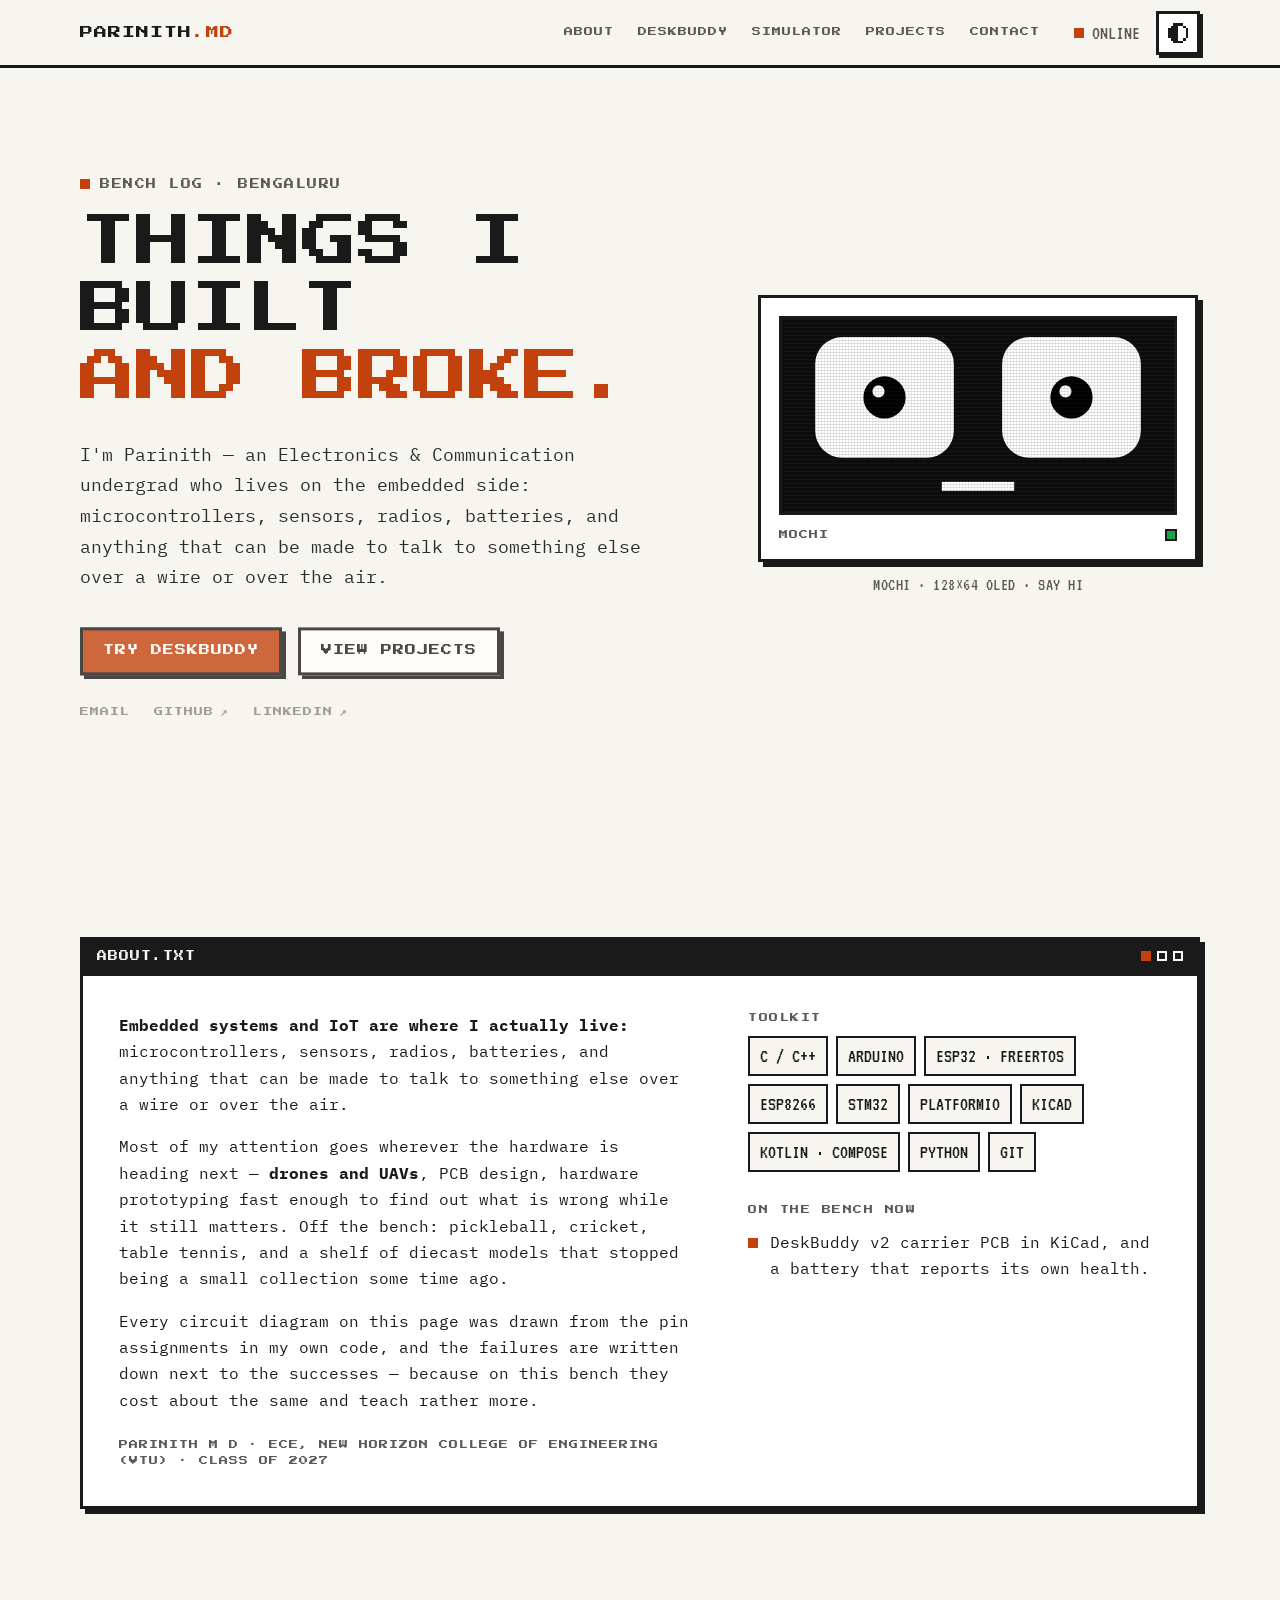
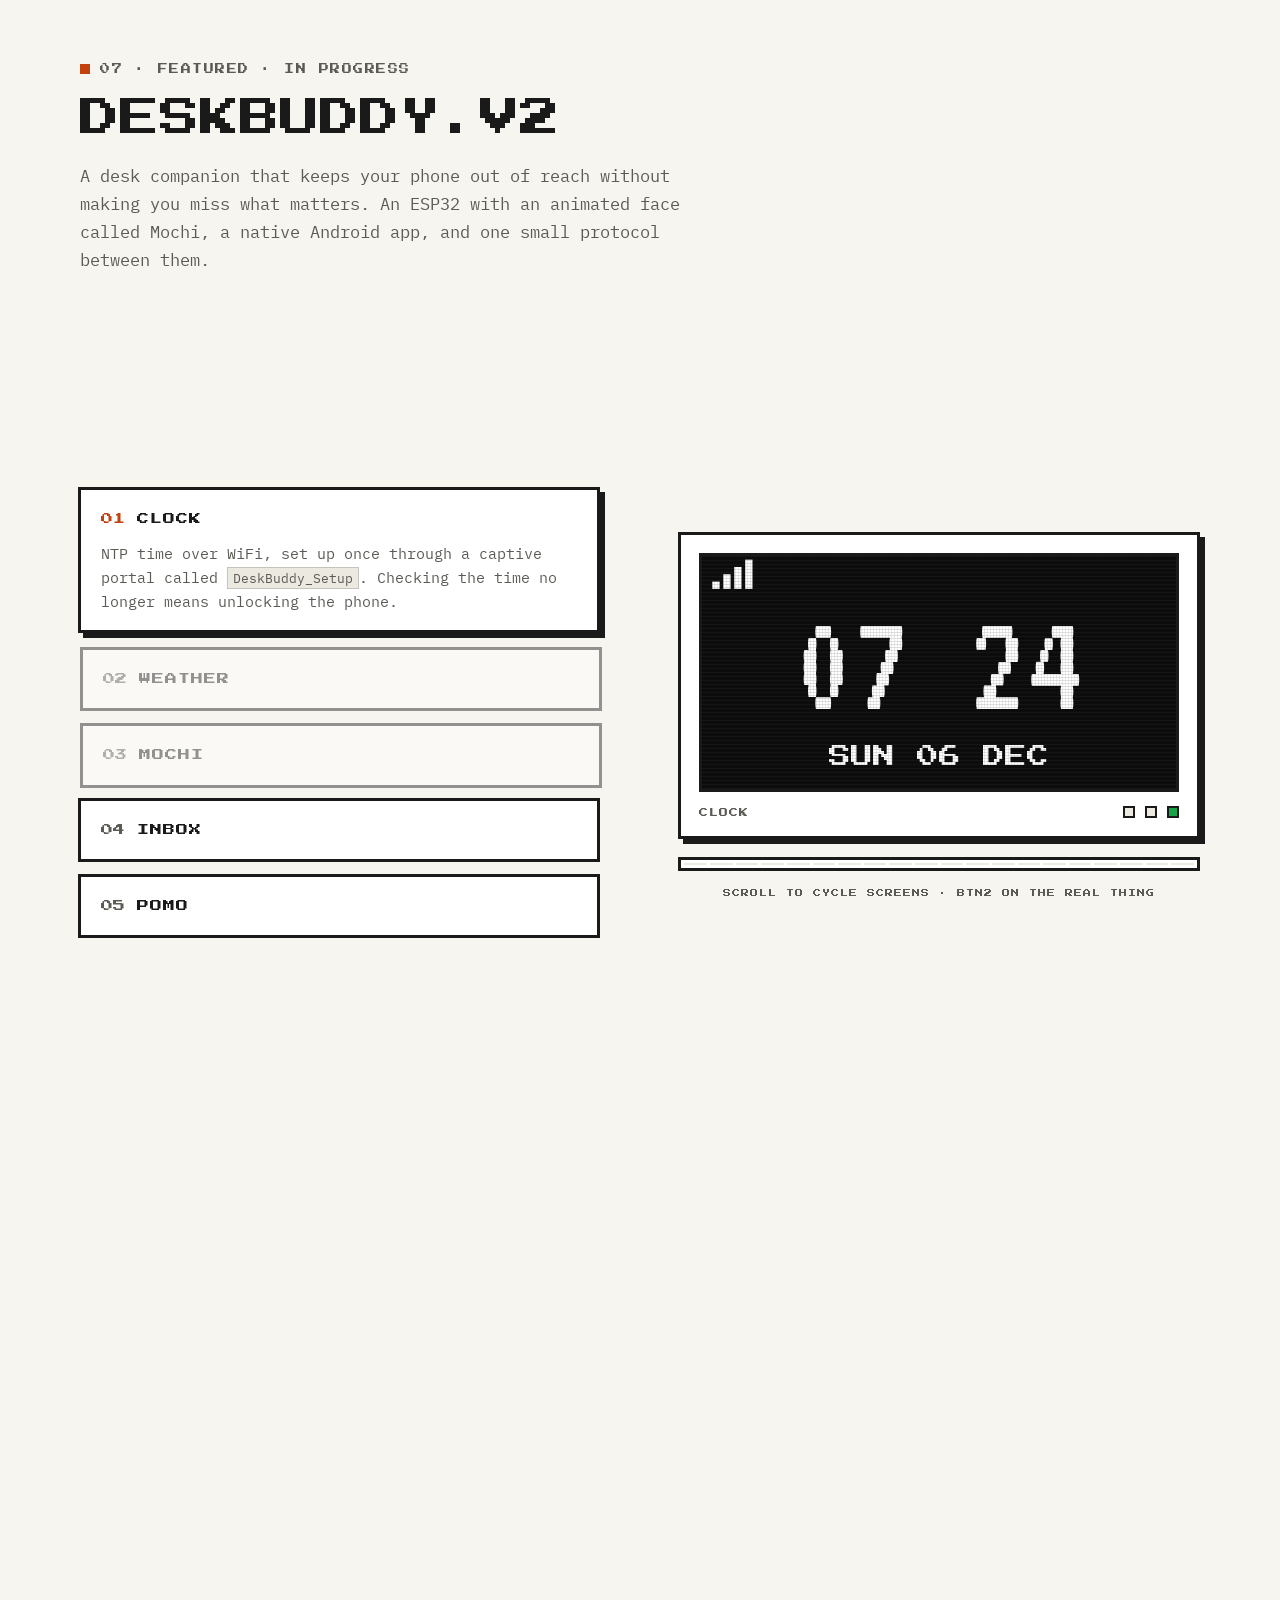
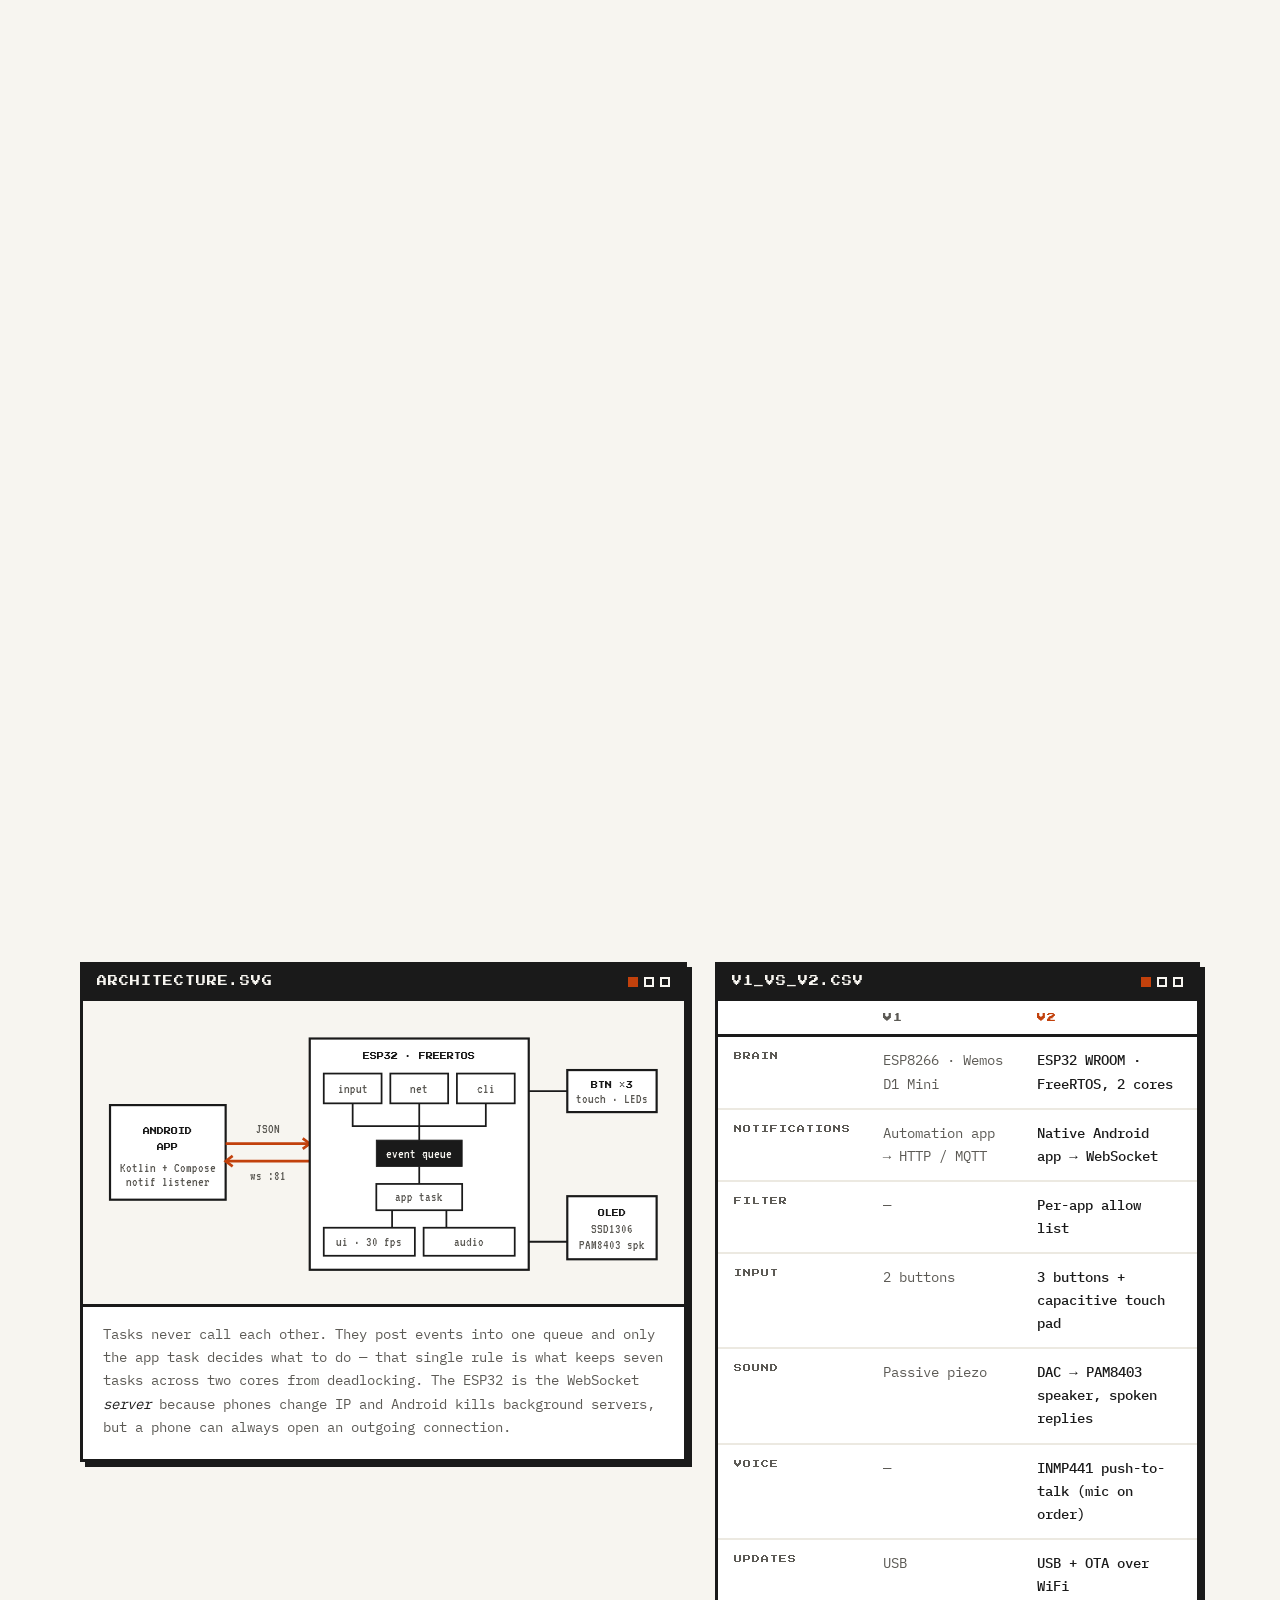
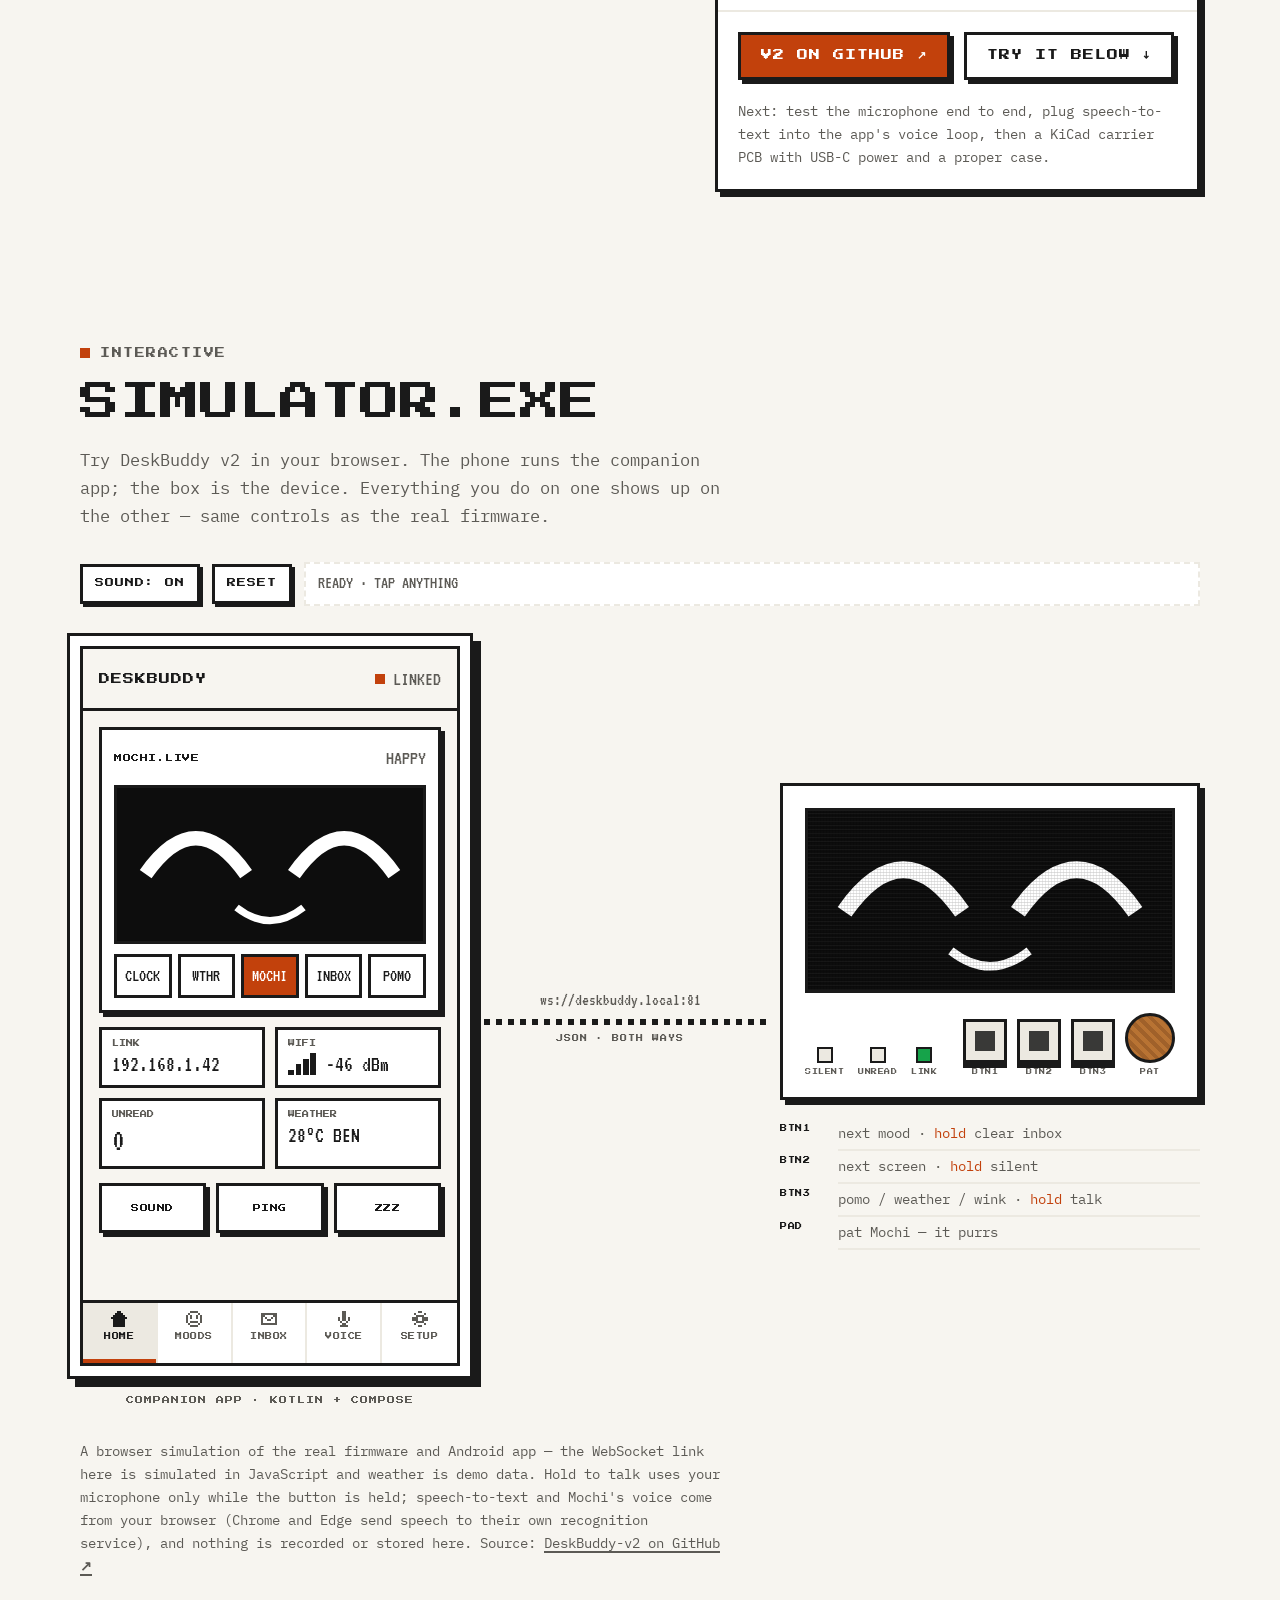
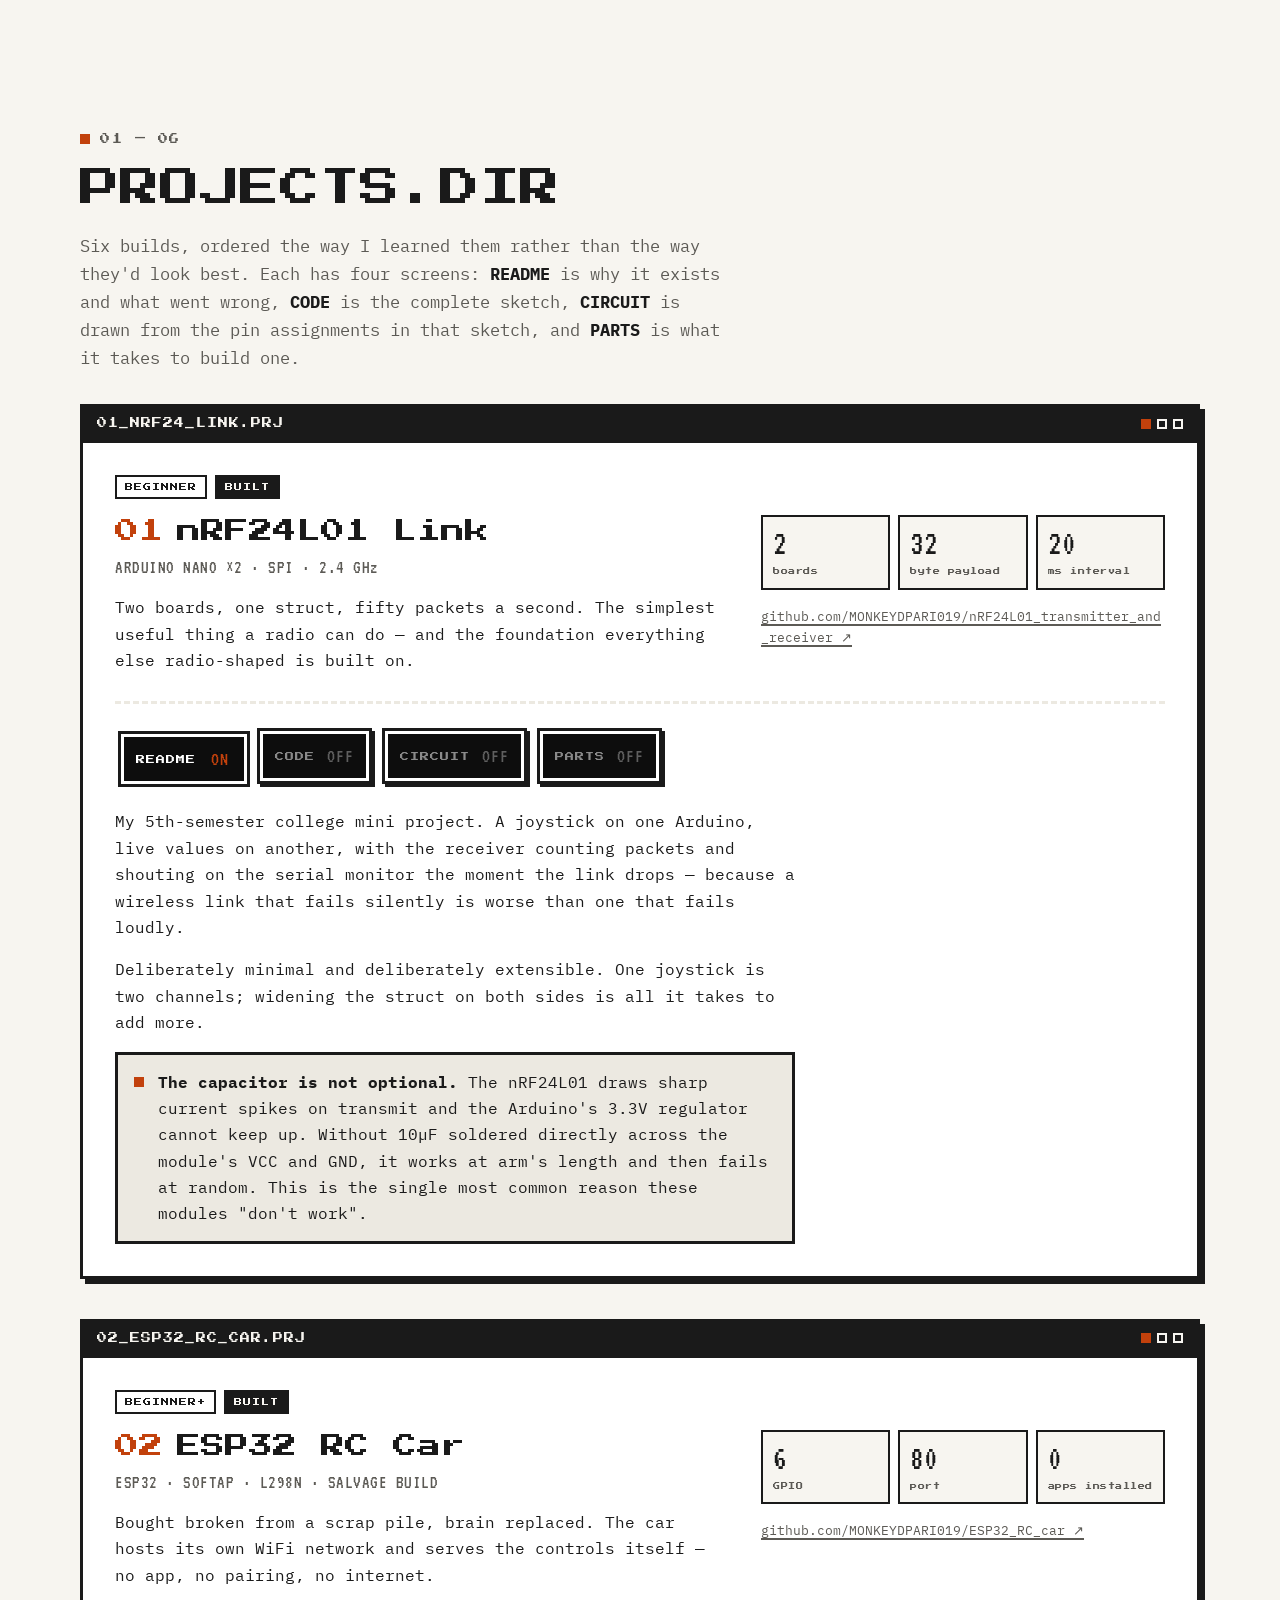
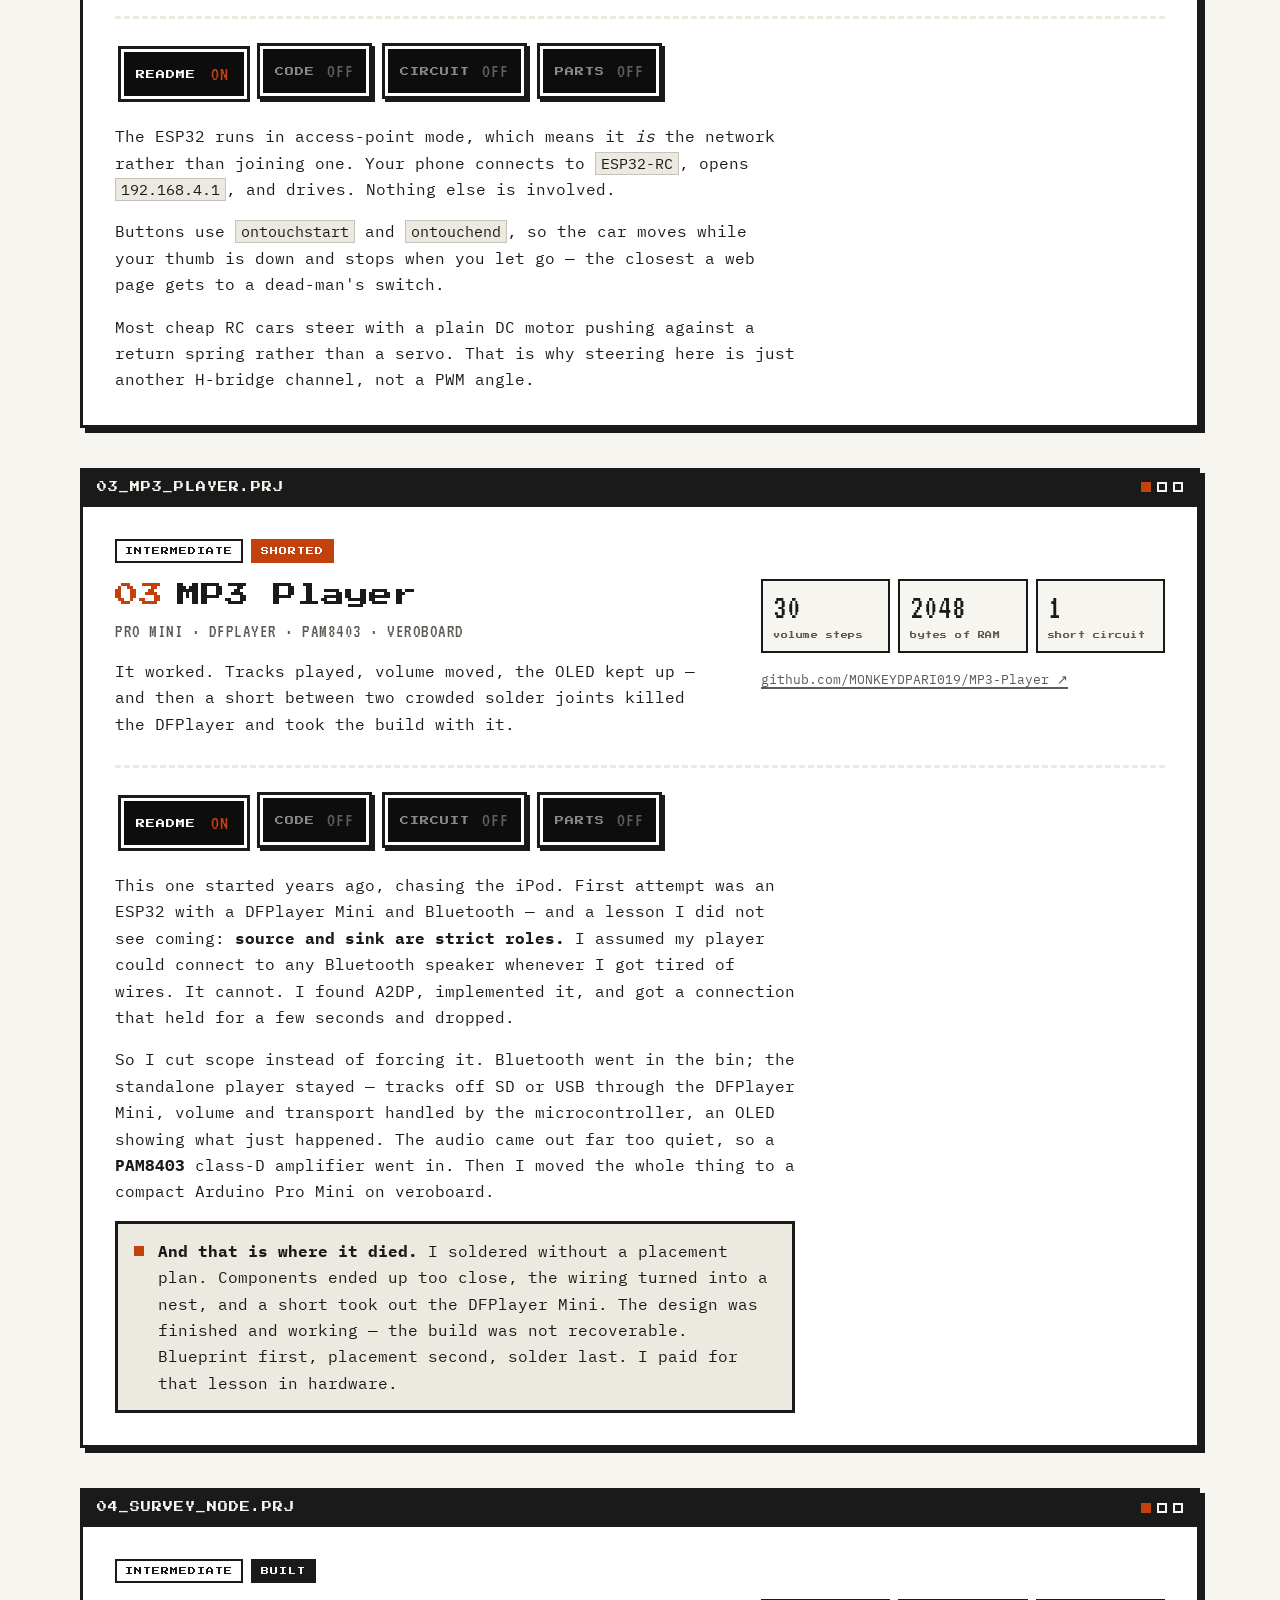
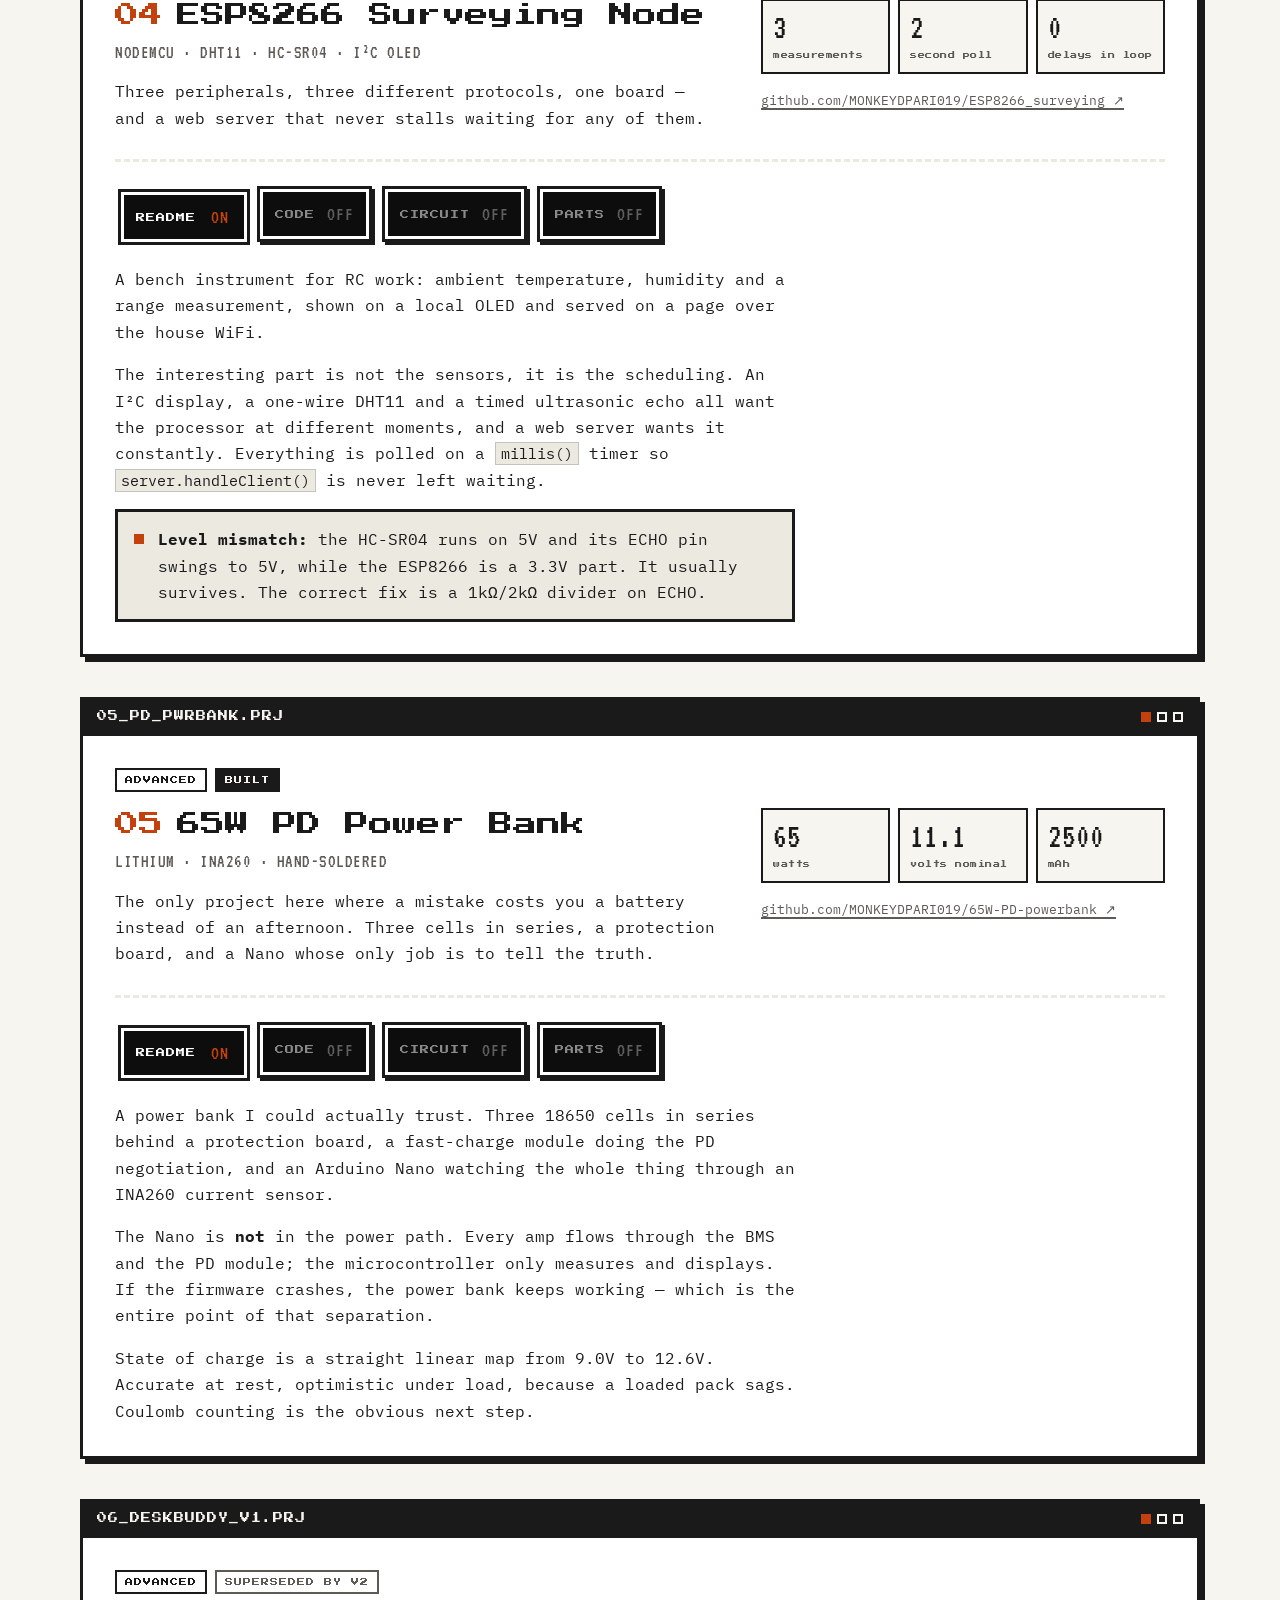
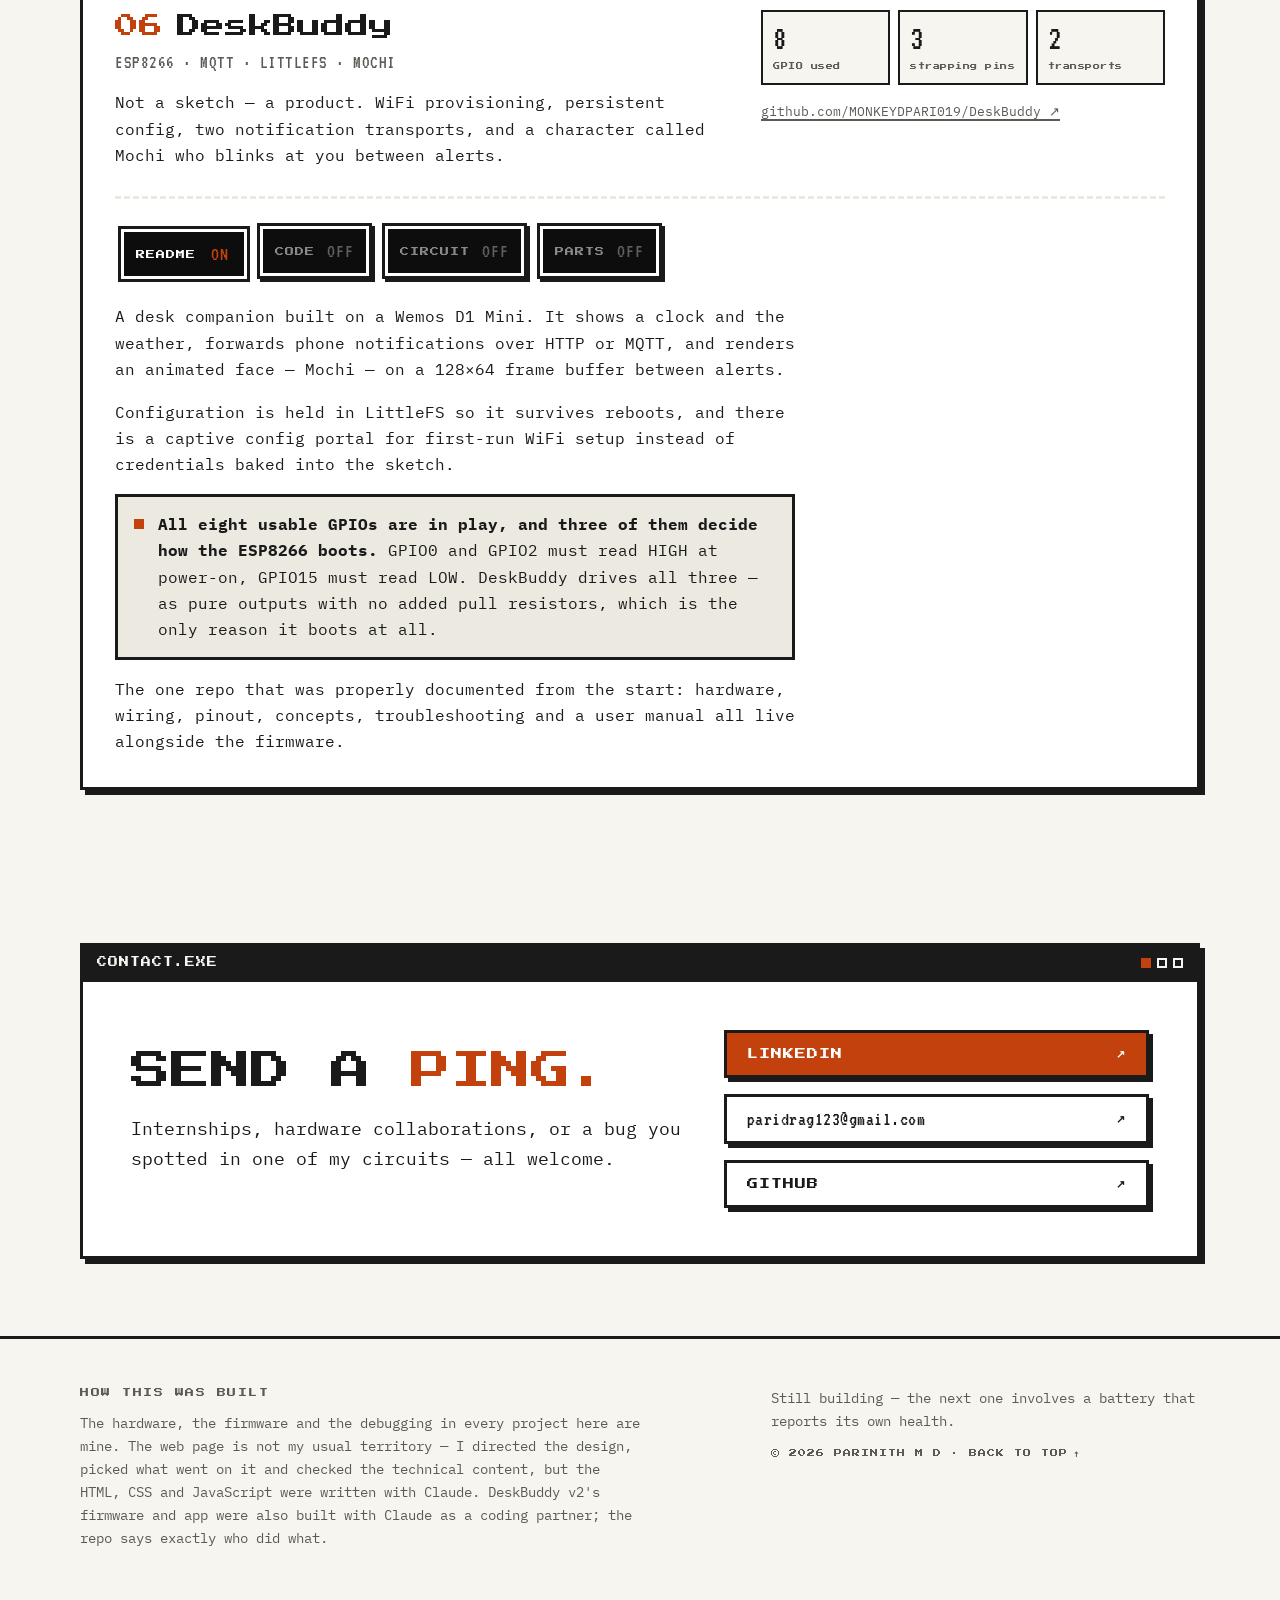
==== commit 10a87630: "Voice: real mic, speech replies" ====
--- a/optimus.html
+++ b/optimus.html
@@ -18,7 +18,9 @@
 /* set theme before first paint so there is no flash */
 (function(){var t=null;try{t=localStorage.getItem('db-theme')}catch(e){}
 if(t!=='light'&&t!=='dark'){t=matchMedia('(prefers-color-scheme: dark)').matches?'dark':'light'}
-document.documentElement.setAttribute('data-theme',t);document.documentElement.classList.add('js')})();
+document.documentElement.setAttribute('data-theme',t);document.documentElement.classList.add('js');
+/* if any script fails, never leave content hidden */
+window.addEventListener('error',function(){document.documentElement.classList.remove('motion')});})();
 </script>
 <link rel="stylesheet" href="assets/css/style.css">
 <link rel="stylesheet" href="assets/css/sim.css">
@@ -253,7 +255,7 @@
         </table>
       </div>
     </div>
-    <p class="sim-foot">A browser simulation of the real firmware and Android app — the WebSocket link here is simulated in JavaScript and weather is demo data. Source: <a href="https://github.com/MONKEYDPARI019/DeskBuddy-v2" target="_blank" rel="noopener">DeskBuddy-v2 on GitHub<span class="arr" aria-hidden="true"> ↗</span></a></p>
+    <p class="sim-foot">A browser simulation of the real firmware and Android app — the WebSocket link here is simulated in JavaScript and weather is demo data. Hold to talk uses your microphone only while the button is held; speech-to-text and Mochi's voice come from your browser (Chrome and Edge send speech to their own recognition service), and nothing is recorded or stored here. Source: <a href="https://github.com/MONKEYDPARI019/DeskBuddy-v2" target="_blank" rel="noopener">DeskBuddy-v2 on GitHub<span class="arr" aria-hidden="true"> ↗</span></a></p>
   </div>
 </section>
 
--- a/assets/css/sim.css
+++ b/assets/css/sim.css
@@ -159,3 +159,5 @@
   .touch span{width:44px;height:44px}
   .moods{grid-template-columns:repeat(3,1fr)}
 }
+.heard{margin:0;min-height:1em;font-size:20px;line-height:1.15;color:var(--p-ink)}
+.heard:empty{display:none}
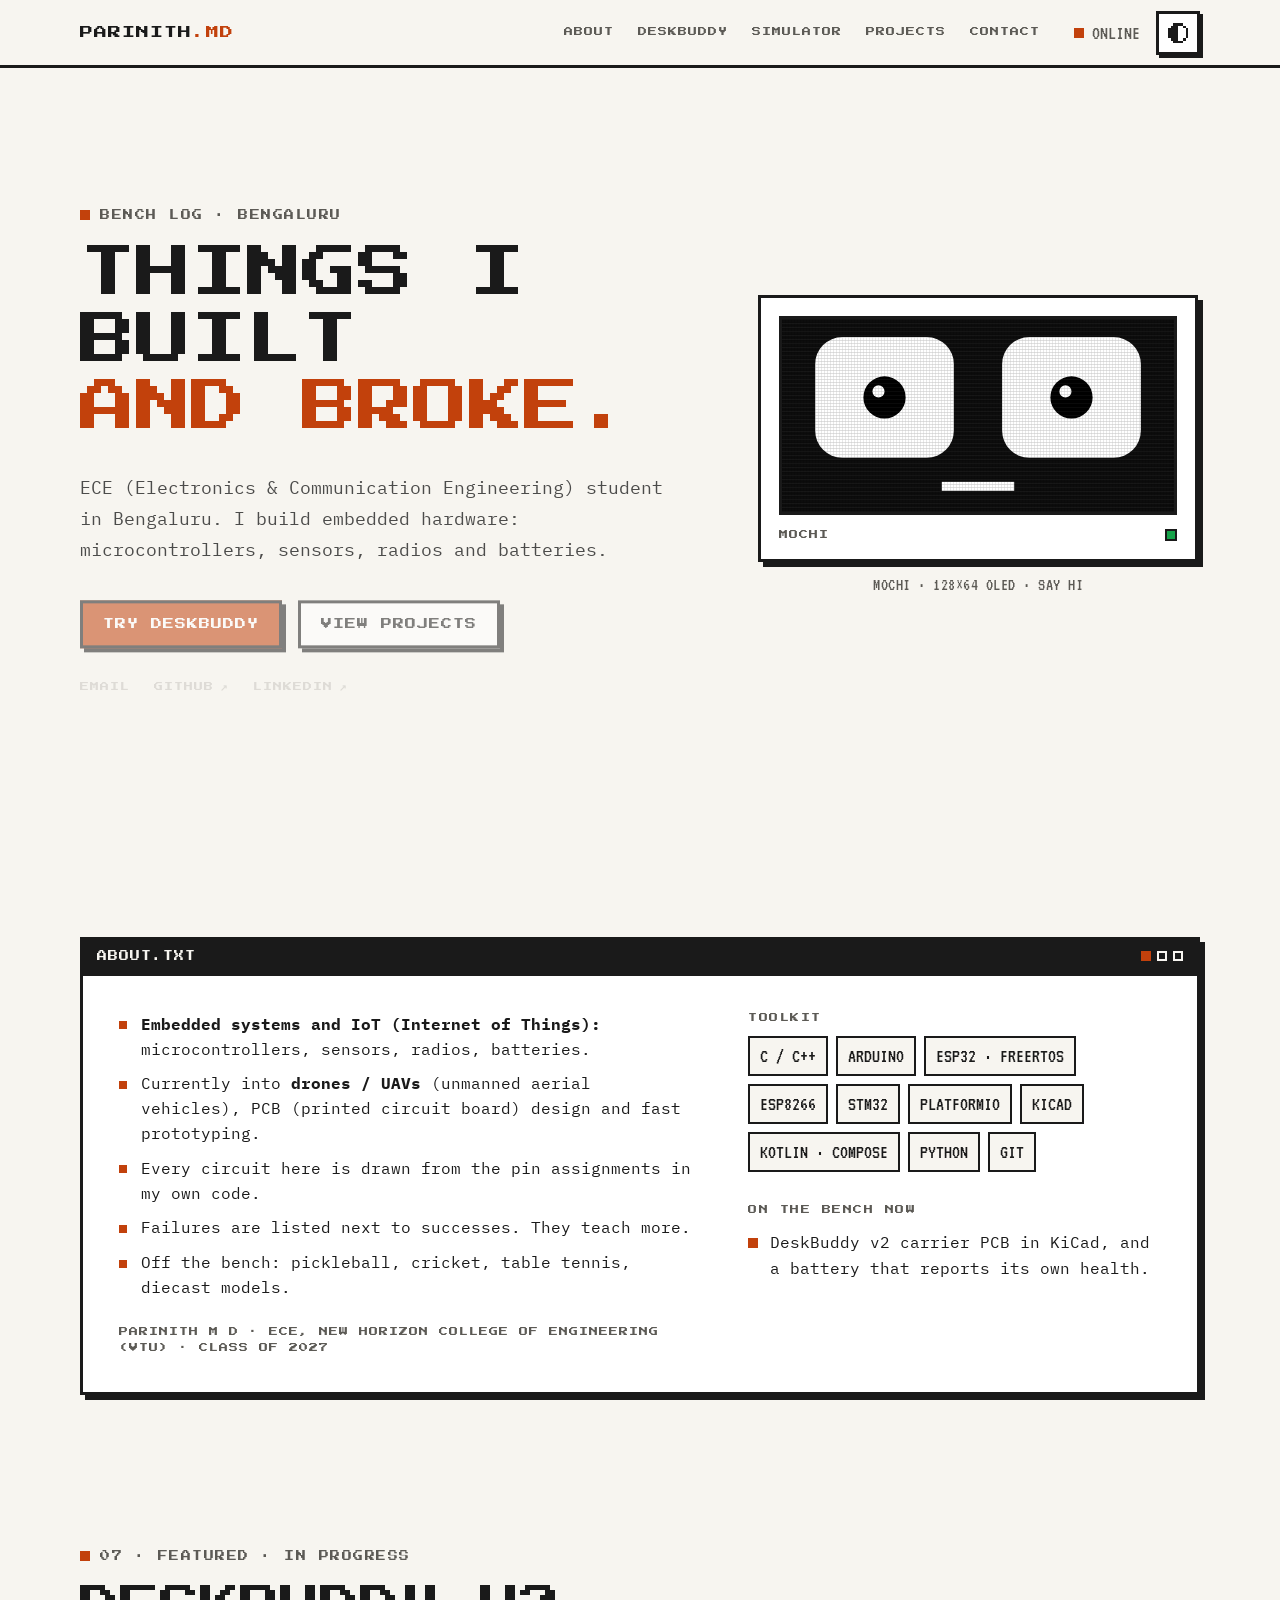
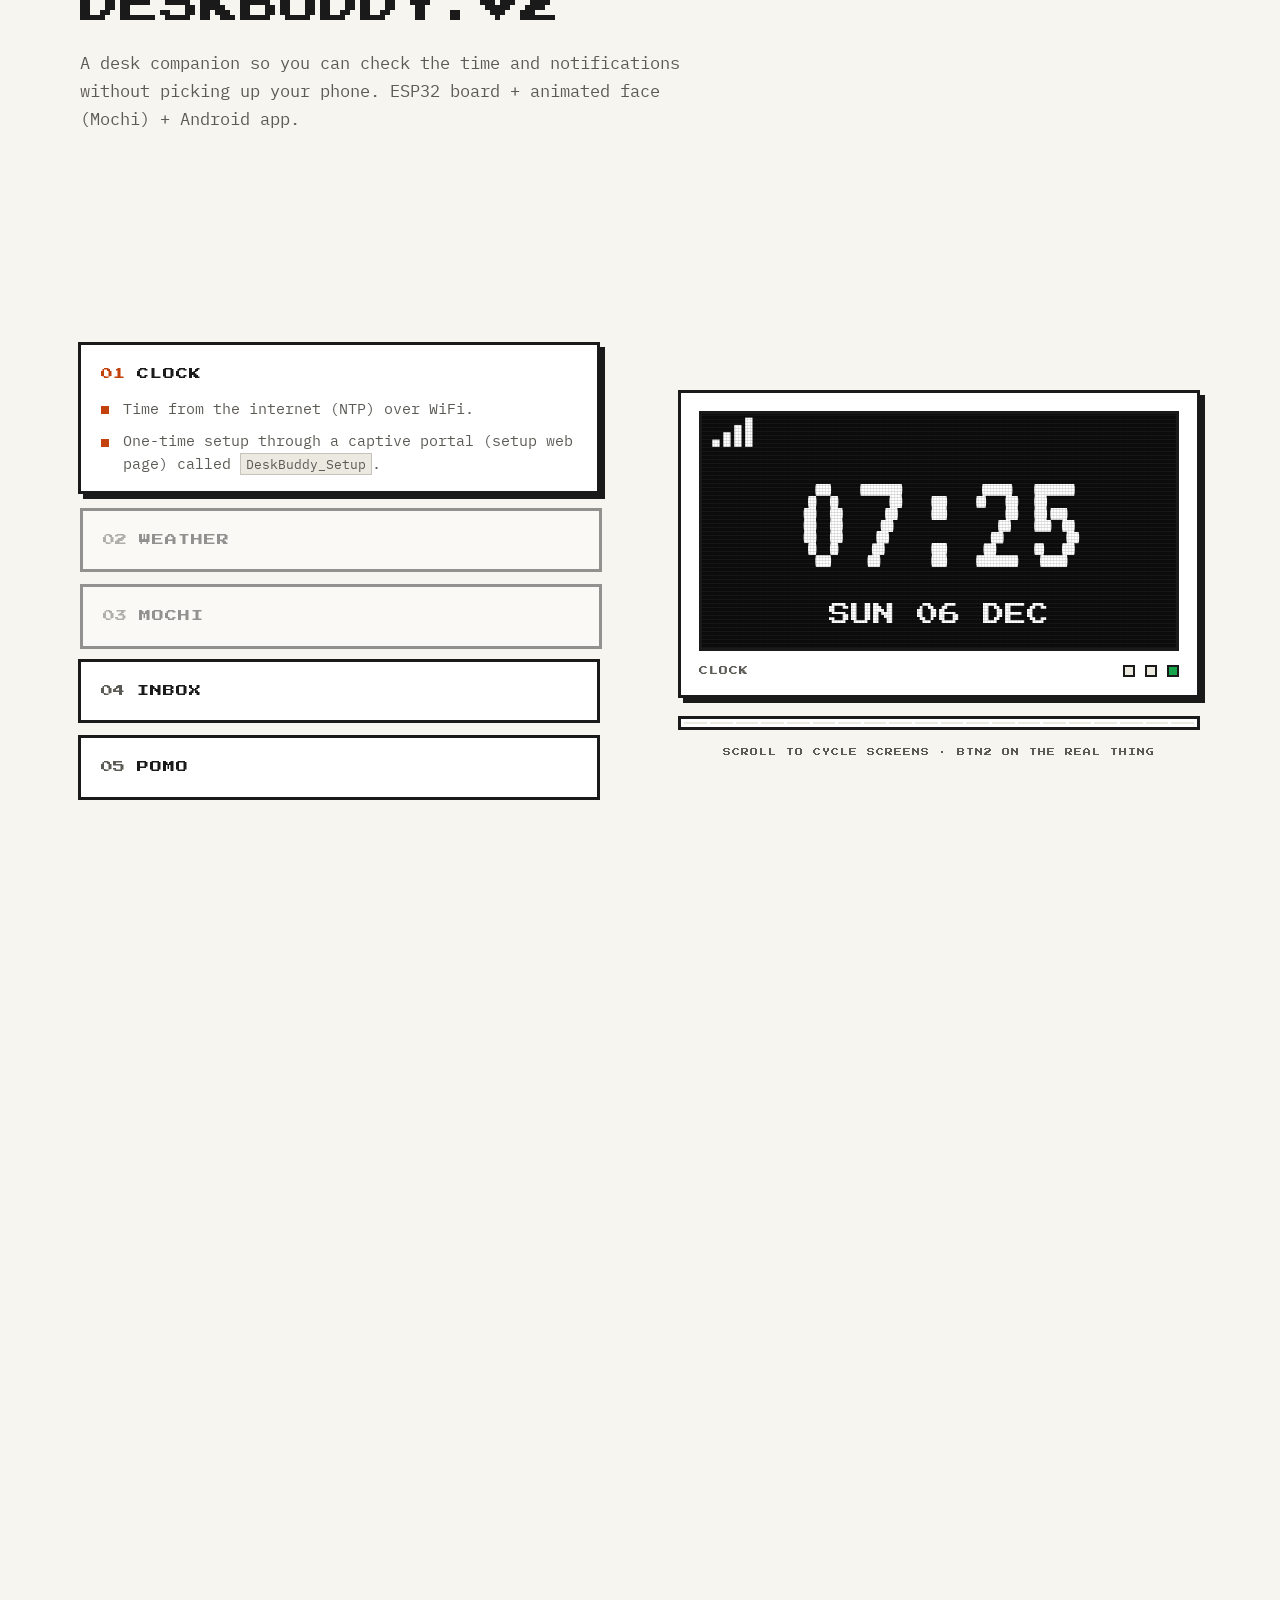
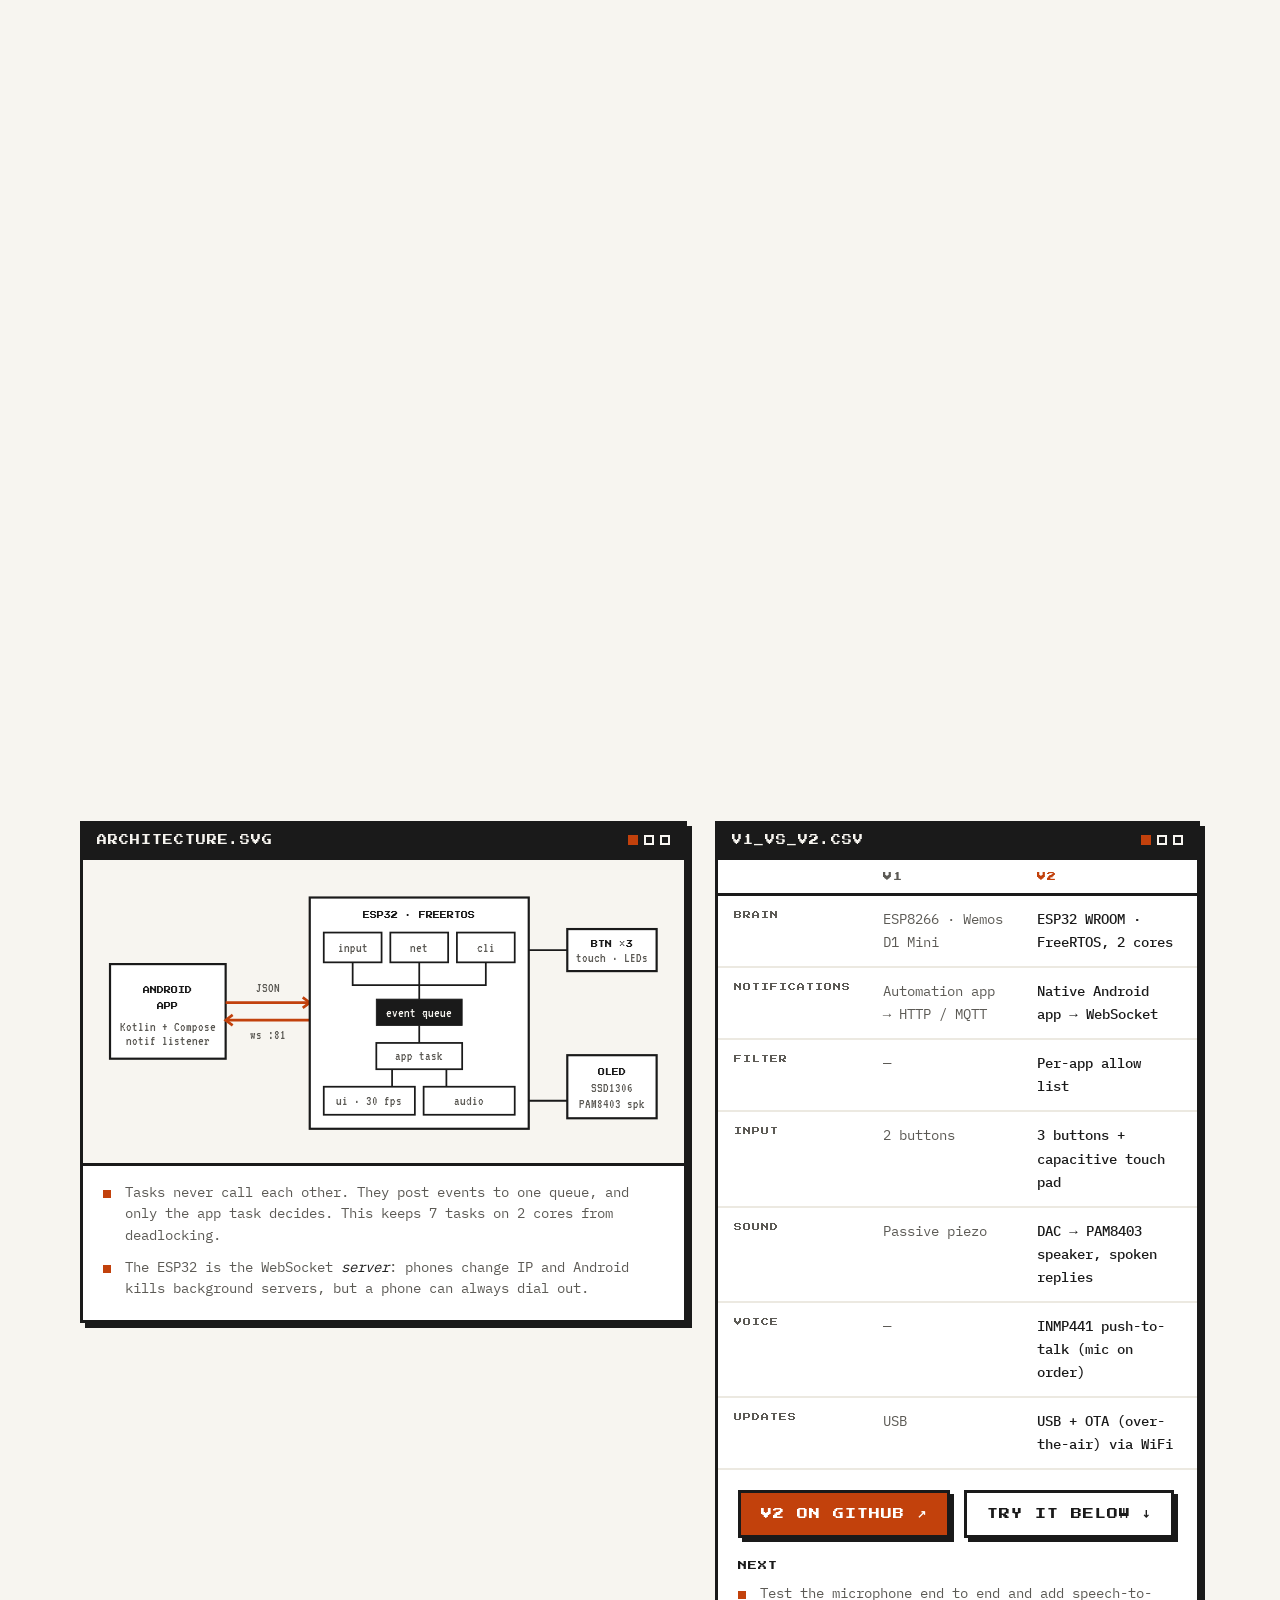
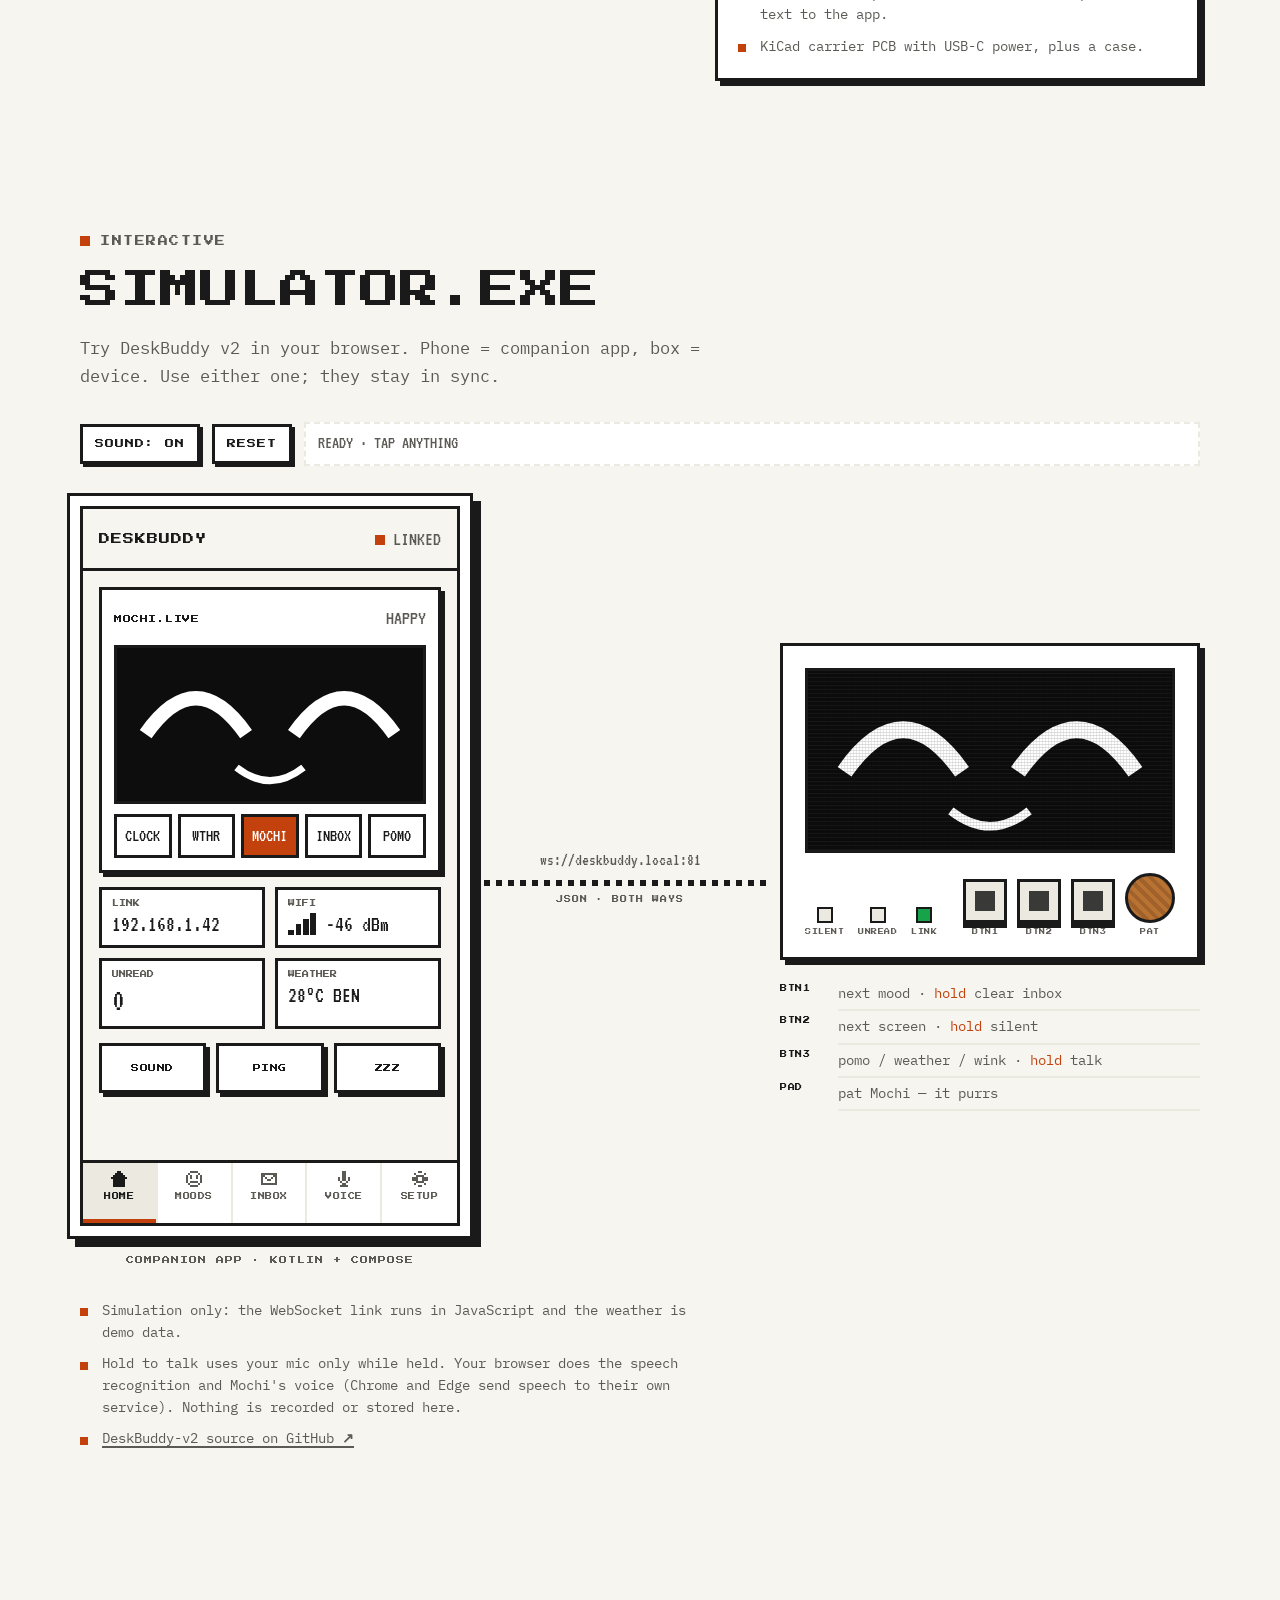
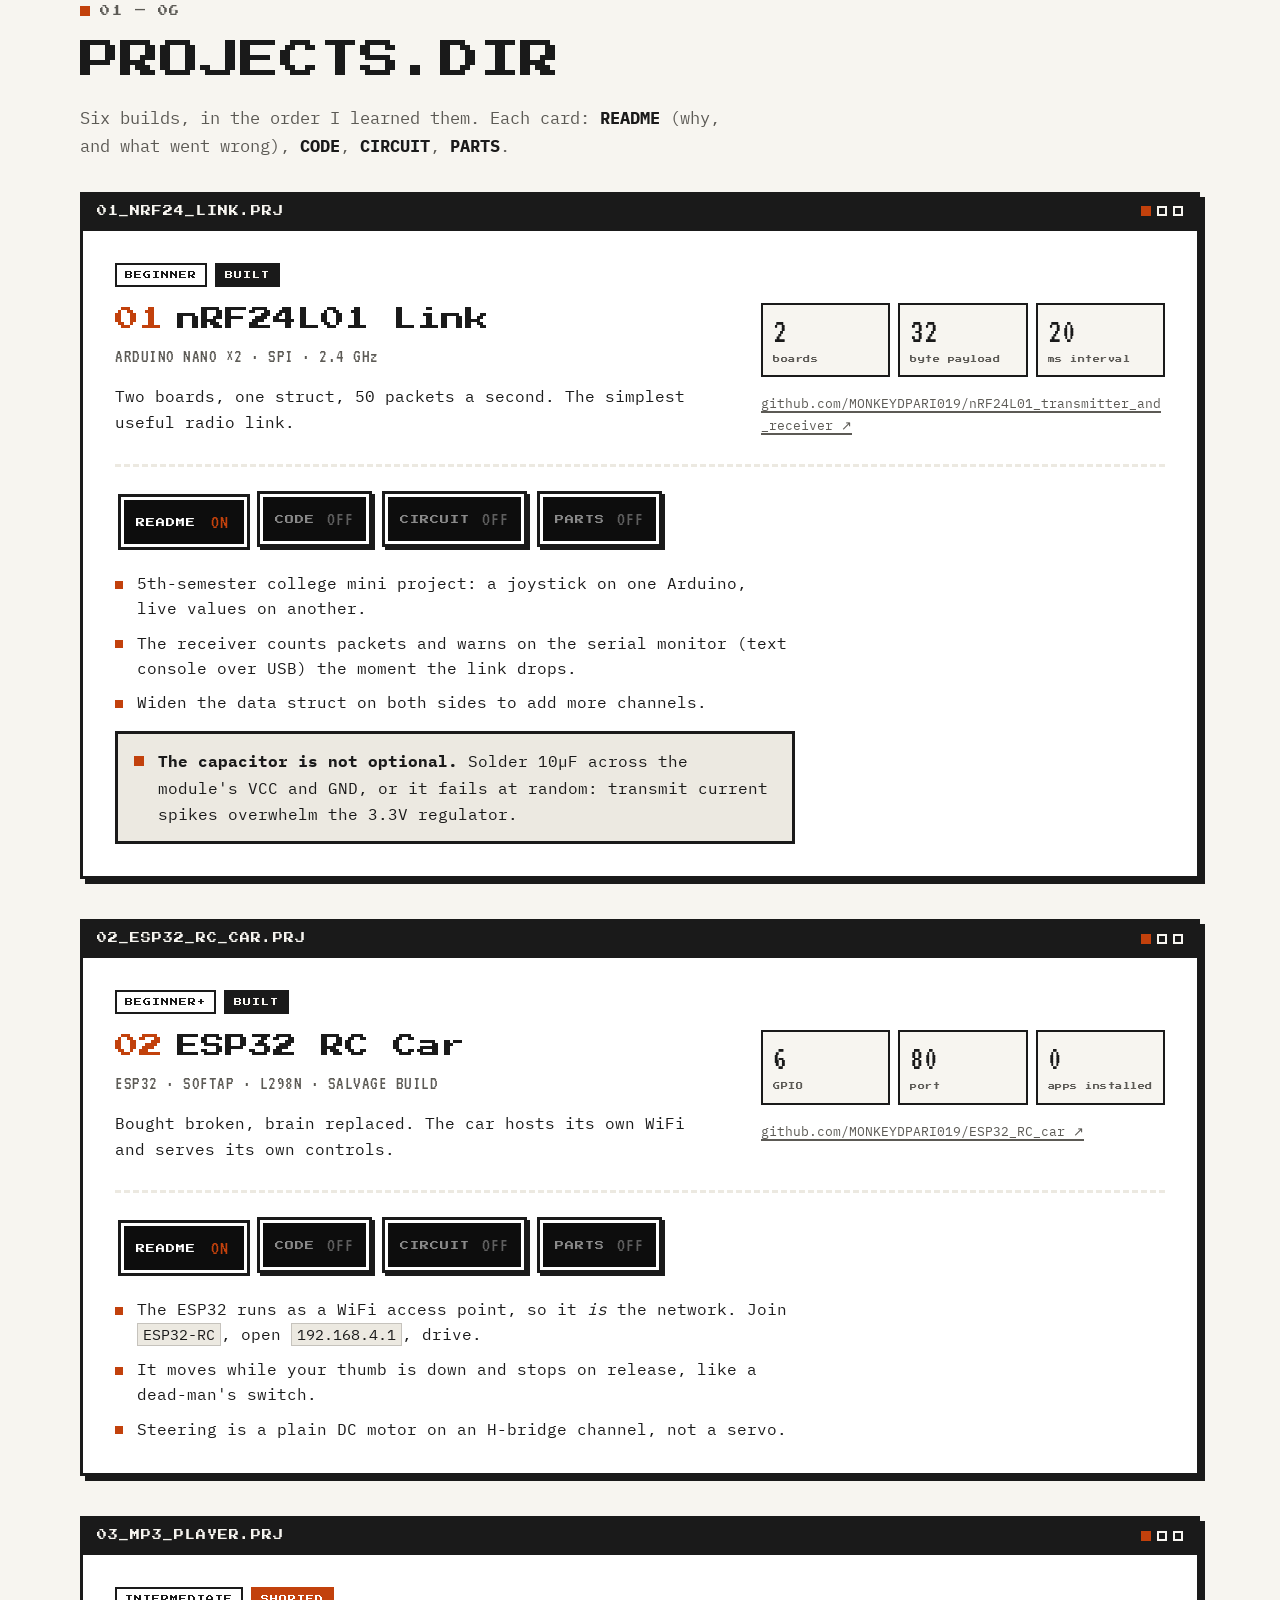
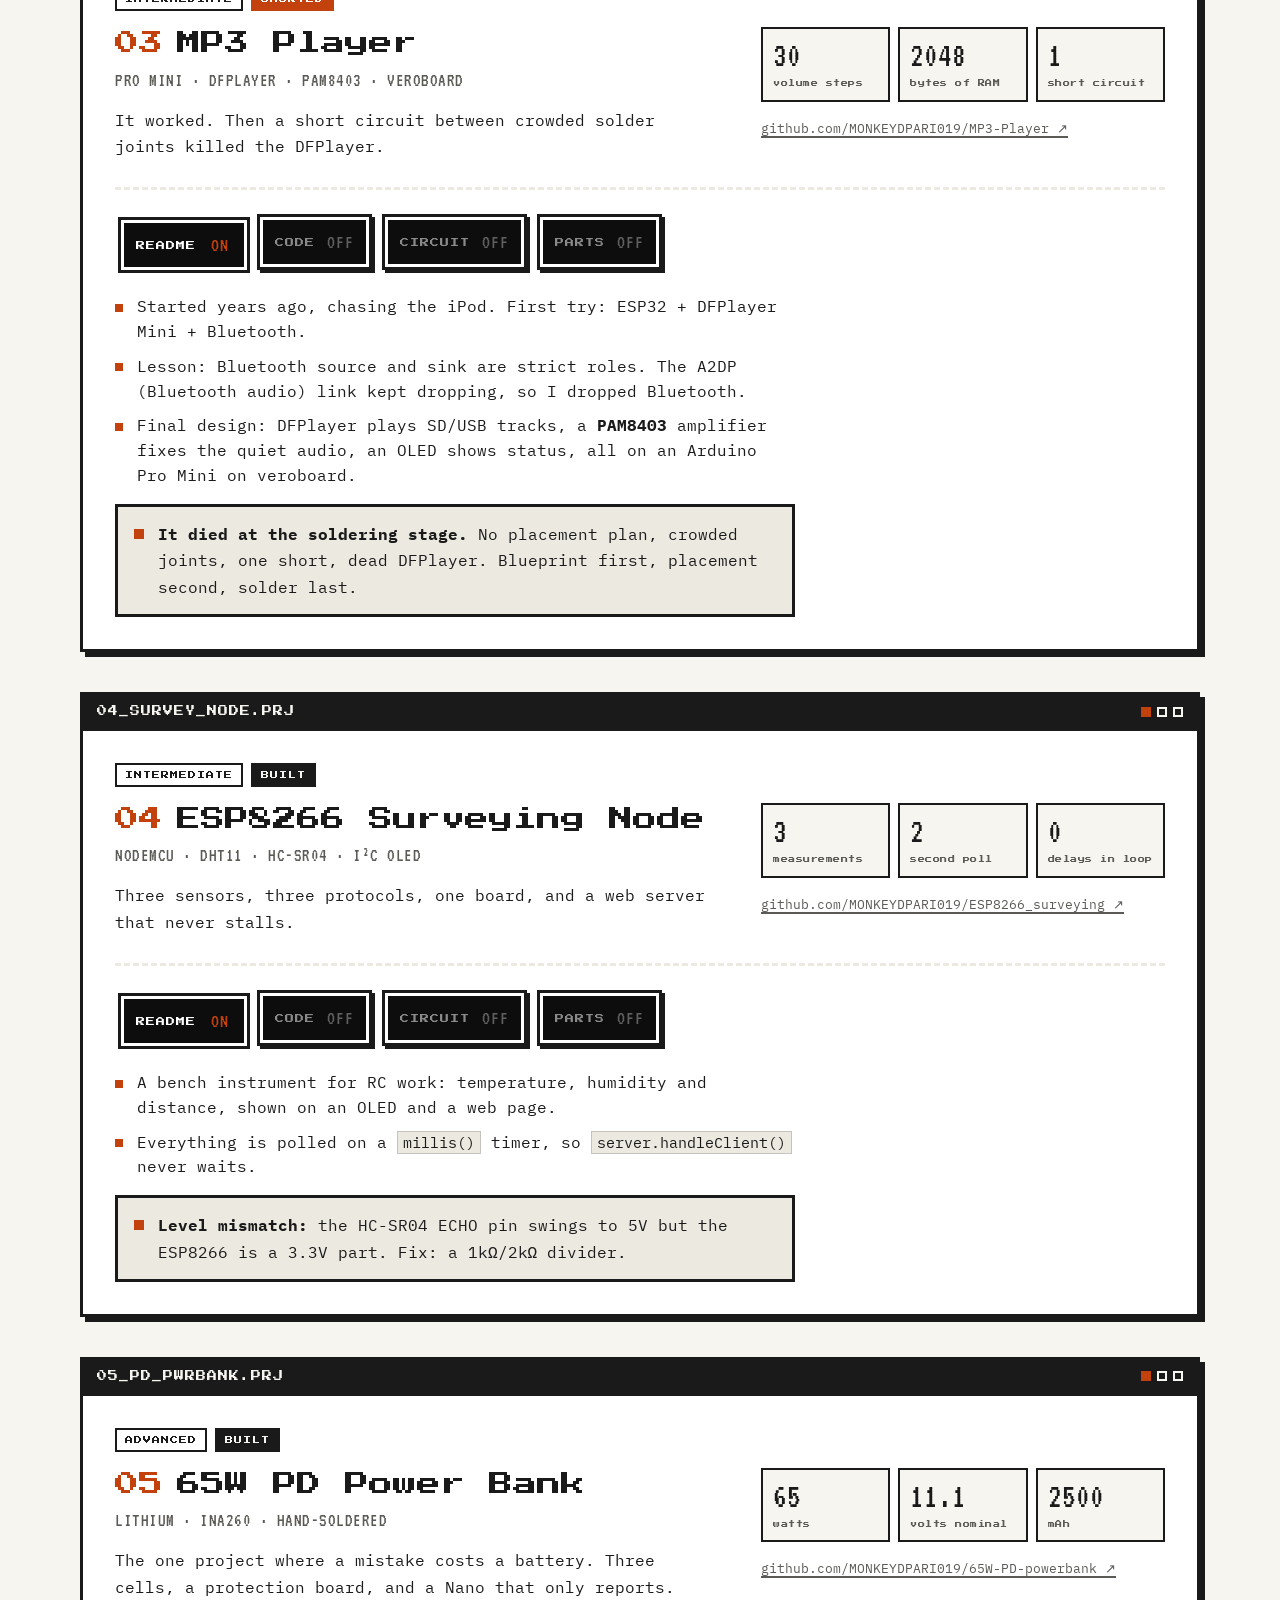
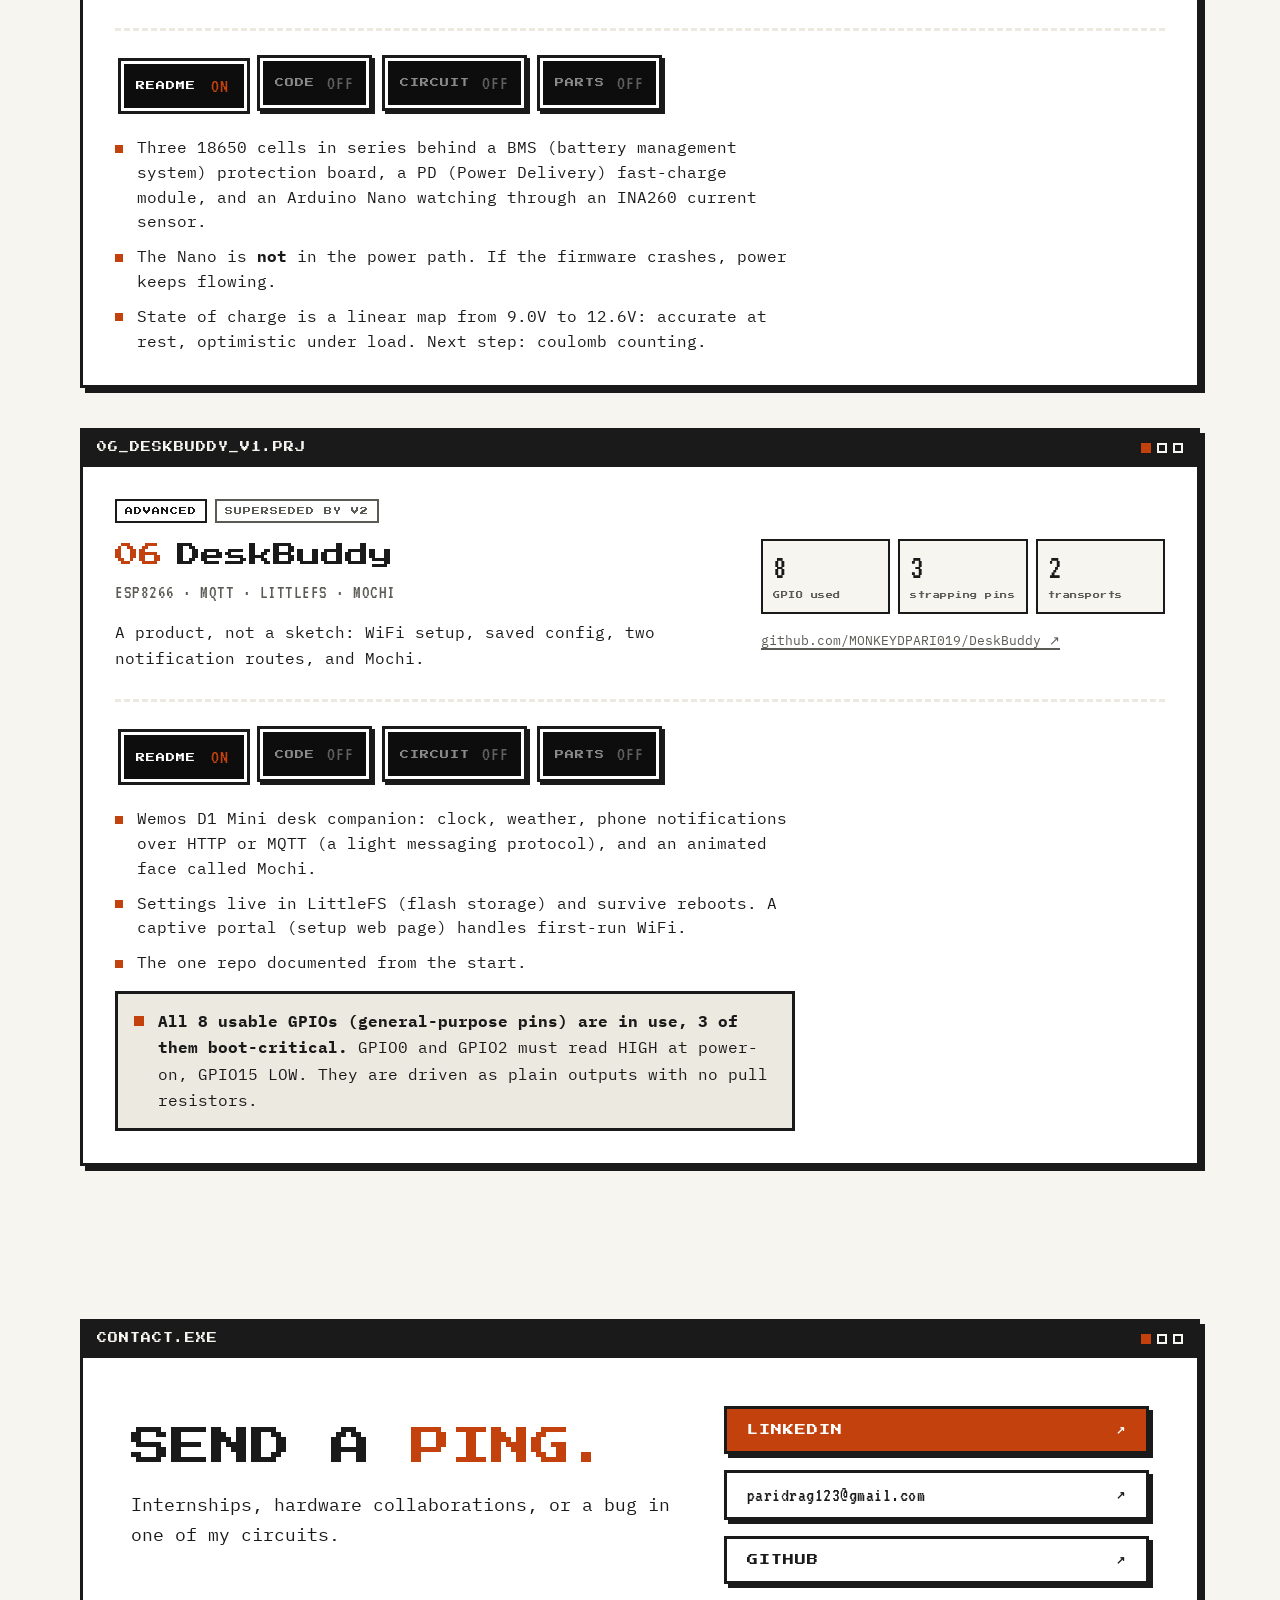
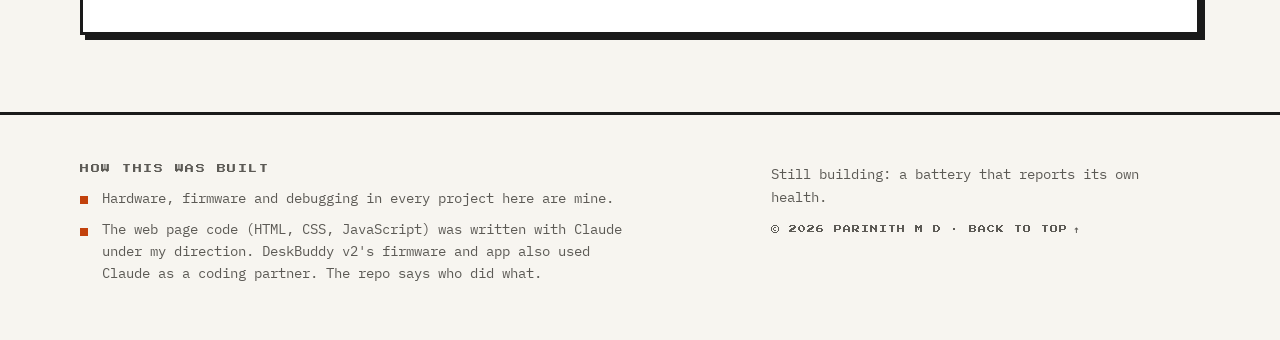
==== commit 1df3ff69: "Shorten content into bullets" ====
--- a/optimus.html
+++ b/optimus.html
@@ -59,7 +59,7 @@
     <div class="hero-copy">
       <p class="kicker"><span class="blk" aria-hidden="true"></span>BENCH LOG · BENGALURU</p>
       <h1 id="heroTitle" class="hero-title"><span class="ht-line">THINGS I</span><span class="ht-line">BUILT</span><span class="ht-line ht-acc">AND BROKE.</span></h1>
-      <p class="lead">I'm Parinith — an Electronics &amp; Communication undergrad who lives on the embedded side: microcontrollers, sensors, radios, batteries, and anything that can be made to talk to something else over a wire or over the air.</p>
+      <p class="lead">ECE (Electronics &amp; Communication Engineering) student in Bengaluru. I build embedded hardware: microcontrollers, sensors, radios and batteries.</p>
       <div class="hero-cta">
         <a class="btn btn-acc" href="#simulator">TRY DESKBUDDY</a>
         <a class="btn" href="#projects">VIEW PROJECTS</a>
@@ -84,9 +84,13 @@
       <div class="winbar"><h2 class="wb-title" id="aboutT">ABOUT.TXT</h2><span class="wb-dots" aria-hidden="true"><i></i><i></i><i></i></span></div>
       <div class="about-grid">
         <div class="prose">
-          <p><b>Embedded systems and IoT are where I actually live:</b> microcontrollers, sensors, radios, batteries, and anything that can be made to talk to something else over a wire or over the air.</p>
-          <p>Most of my attention goes wherever the hardware is heading next — <b>drones and UAVs</b>, PCB design, hardware prototyping fast enough to find out what is wrong while it still matters. Off the bench: pickleball, cricket, table tennis, and a shelf of diecast models that stopped being a small collection some time ago.</p>
-          <p>Every circuit diagram on this page was drawn from the pin assignments in my own code, and the failures are written down next to the successes — because on this bench they cost about the same and teach rather more.</p>
+          <ul class="bul">
+            <li><b>Embedded systems and IoT (Internet of Things):</b> microcontrollers, sensors, radios, batteries.</li>
+            <li>Currently into <b>drones / UAVs</b> (unmanned aerial vehicles), PCB (printed circuit board) design and fast prototyping.</li>
+            <li>Every circuit here is drawn from the pin assignments in my own code.</li>
+            <li>Failures are listed next to successes. They teach more.</li>
+            <li>Off the bench: pickleball, cricket, table tennis, diecast models.</li>
+          </ul>
           <p class="sig">PARINITH M D · ECE, NEW HORIZON COLLEGE OF ENGINEERING (VTU) · CLASS OF 2027</p>
         </div>
         <div>
@@ -108,18 +112,18 @@
     <div class="sec-head reveal">
       <p class="kicker"><span class="blk" aria-hidden="true"></span>07 · FEATURED · IN PROGRESS</p>
       <h2 class="sec-title" id="dbT">DESKBUDDY.V2</h2>
-      <p class="sec-sub">A desk companion that keeps your phone out of reach without making you miss what matters. An ESP32 with an animated face called Mochi, a native Android app, and one small protocol between them.</p>
+      <p class="sec-sub">A desk companion so you can check the time and notifications without picking up your phone. ESP32 board + animated face (Mochi) + Android app.</p>
     </div>
   </div>
 
   <div class="pin" id="dbPin">
     <div class="wrap pin-grid">
       <ol class="pin-steps" id="pinSteps">
-        <li class="pstep" data-screen="clock"><span class="ps-n">01</span><h3>CLOCK</h3><p>NTP time over WiFi, set up once through a captive portal called <code>DeskBuddy_Setup</code>. Checking the time no longer means unlocking the phone.</p></li>
-        <li class="pstep" data-screen="weather"><span class="ps-n">02</span><h3>WEATHER</h3><p>OpenWeatherMap, refreshed in the background. The API key is set at runtime over the serial CLI, never committed to the source.</p></li>
-        <li class="pstep" data-screen="mochi"><span class="ps-n">03</span><h3>MOCHI</h3><p>15 moods plus states — boot, idle, notify, listening, thinking, speaking, sleep. Faces are built from parameters, so they glide between moods and blink on their own. Pat the touch pad and it purrs.</p></li>
-        <li class="pstep" data-screen="notify"><span class="ps-n">04</span><h3>INBOX</h3><p>A native Android app forwards notifications over a WebSocket, with a per-app filter. v1 relied on an automation app over HTTP — buggy and laggy — which is the reason v2 exists.</p></li>
-        <li class="pstep" data-screen="pomo"><span class="ps-n">05</span><h3>POMO</h3><p>A 25-minute focus timer on BTN3. Three status LEDs: red = silent, yellow = unread, green = network (blinking = WiFi only, solid = app connected).</p></li>
+        <li class="pstep" data-screen="clock"><span class="ps-n">01</span><h3>CLOCK</h3><ul class="bul"><li>Time from the internet (NTP) over WiFi.</li><li>One-time setup through a captive portal (setup web page) called <code>DeskBuddy_Setup</code>.</li></ul></li>
+        <li class="pstep" data-screen="weather"><span class="ps-n">02</span><h3>WEATHER</h3><ul class="bul"><li>OpenWeatherMap data, refreshed in the background.</li><li>API key is set over the serial CLI (command line), never committed to the code.</li></ul></li>
+        <li class="pstep" data-screen="mochi"><span class="ps-n">03</span><h3>MOCHI</h3><ul class="bul"><li>15 moods, plus boot, idle, notify, listening, thinking, speaking and sleep states.</li><li>Faces glide between moods and blink on their own. Pat the touch pad and it purrs.</li></ul></li>
+        <li class="pstep" data-screen="notify"><span class="ps-n">04</span><h3>INBOX</h3><ul class="bul"><li>Android app forwards notifications over a WebSocket (live two-way connection), with a per-app filter.</li><li>v1 used an automation app over HTTP: buggy and laggy. That is why v2 exists.</li></ul></li>
+        <li class="pstep" data-screen="pomo"><span class="ps-n">05</span><h3>POMO</h3><ul class="bul"><li>25-minute focus timer (Pomodoro) on BTN3.</li><li>LEDs: red = silent, yellow = unread, green = network (blink = WiFi only, solid = app connected).</li></ul></li>
       </ol>
       <div class="pin-dev">
         <div class="dev-shell pin-shell" aria-hidden="true">
@@ -160,7 +164,7 @@
             <g class="a-box"><rect x="530" y="200" width="102" height="72"/><text x="581" y="224" class="a-t">OLED</text><text x="581" y="242" class="a-s">SSD1306</text><text x="581" y="260" class="a-s">PAM8403 spk</text></g>
           </svg>
         </div>
-        <p class="cnote">Tasks never call each other. They post events into one queue and only the app task decides what to do — that single rule is what keeps seven tasks across two cores from deadlocking. The ESP32 is the WebSocket <em>server</em> because phones change IP and Android kills background servers, but a phone can always open an outgoing connection.</p>
+        <div class="cnote"><ul class="bul"><li>Tasks never call each other. They post events to one queue, and only the app task decides. This keeps 7 tasks on 2 cores from deadlocking.</li><li>The ESP32 is the WebSocket <em>server</em>: phones change IP and Android kills background servers, but a phone can always dial out.</li></ul></div>
       </div>
 
       <div class="win reveal">
@@ -175,7 +179,7 @@
             <tr><th scope="row">INPUT</th><td data-l="V1">2 buttons</td><td data-l="V2">3 buttons + capacitive touch pad</td></tr>
             <tr><th scope="row">SOUND</th><td data-l="V1">Passive piezo</td><td data-l="V2">DAC → PAM8403 speaker, spoken replies</td></tr>
             <tr><th scope="row">VOICE</th><td data-l="V1">—</td><td data-l="V2">INMP441 push-to-talk (mic on order)</td></tr>
-            <tr><th scope="row">UPDATES</th><td data-l="V1">USB</td><td data-l="V2">USB + OTA over WiFi</td></tr>
+            <tr><th scope="row">UPDATES</th><td data-l="V1">USB</td><td data-l="V2">USB + OTA (over-the-air) via WiFi</td></tr>
           </tbody>
         </table>
         </div>
@@ -183,7 +187,7 @@
           <a class="btn btn-acc" href="https://github.com/MONKEYDPARI019/DeskBuddy-v2" target="_blank" rel="noopener">V2 ON GITHUB<span class="arr" aria-hidden="true"> ↗</span></a>
           <a class="btn" href="#simulator">TRY IT BELOW<span class="arr" aria-hidden="true"> ↓</span></a>
         </div>
-        <p class="cnote">Next: test the microphone end to end, plug speech-to-text into the app's voice loop, then a KiCad carrier PCB with USB-C power and a proper case.</p>
+        <div class="cnote"><b>NEXT</b><ul class="bul"><li>Test the microphone end to end and add speech-to-text to the app.</li><li>KiCad carrier PCB with USB-C power, plus a case.</li></ul></div>
       </div>
     </div>
   </div>
@@ -195,7 +199,7 @@
     <div class="sec-head reveal">
       <p class="kicker"><span class="blk" aria-hidden="true"></span>INTERACTIVE</p>
       <h2 class="sec-title" id="simT">SIMULATOR.EXE</h2>
-      <p class="sec-sub">Try DeskBuddy v2 in your browser. The phone runs the companion app; the box is the device. Everything you do on one shows up on the other — same controls as the real firmware.</p>
+      <p class="sec-sub">Try DeskBuddy v2 in your browser. Phone = companion app, box = device. Use either one; they stay in sync.</p>
     </div>
     <div class="sim-top reveal">
       <button class="btn btn-sm" type="button" id="simSound" aria-pressed="true">SOUND: ON</button>
@@ -255,7 +259,11 @@
         </table>
       </div>
     </div>
-    <p class="sim-foot">A browser simulation of the real firmware and Android app — the WebSocket link here is simulated in JavaScript and weather is demo data. Hold to talk uses your microphone only while the button is held; speech-to-text and Mochi's voice come from your browser (Chrome and Edge send speech to their own recognition service), and nothing is recorded or stored here. Source: <a href="https://github.com/MONKEYDPARI019/DeskBuddy-v2" target="_blank" rel="noopener">DeskBuddy-v2 on GitHub<span class="arr" aria-hidden="true"> ↗</span></a></p>
+    <ul class="sim-foot bul">
+      <li>Simulation only: the WebSocket link runs in JavaScript and the weather is demo data.</li>
+      <li>Hold to talk uses your mic only while held. Your browser does the speech recognition and Mochi's voice (Chrome and Edge send speech to their own service). Nothing is recorded or stored here.</li>
+      <li><a href="https://github.com/MONKEYDPARI019/DeskBuddy-v2" target="_blank" rel="noopener">DeskBuddy-v2 source on GitHub<span class="arr" aria-hidden="true"> ↗</span></a></li>
+    </ul>
   </div>
 </section>
 
@@ -265,7 +273,7 @@
     <div class="sec-head reveal">
       <p class="kicker"><span class="blk" aria-hidden="true"></span>01 — 06</p>
       <h2 class="sec-title" id="projT">PROJECTS.DIR</h2>
-      <p class="sec-sub">Six builds, ordered the way I learned them rather than the way they'd look best. Each has four screens: <b>README</b> is why it exists and what went wrong, <b>CODE</b> is the complete sketch, <b>CIRCUIT</b> is drawn from the pin assignments in that sketch, and <b>PARTS</b> is what it takes to build one.</p>
+      <p class="sec-sub">Six builds, in the order I learned them. Each card: <b>README</b> (why, and what went wrong), <b>CODE</b>, <b>CIRCUIT</b>, <b>PARTS</b>.</p>
     </div>
     <div class="plist">
 
@@ -276,7 +284,7 @@
       <div class="ptags"><span class="tag">BEGINNER</span><span class="tag tag-st">BUILT</span></div>
       <h3 class="pname"><span class="pnum" aria-hidden="true">01</span>nRF24L01 Link</h3>
       <p class="pmeta">ARDUINO NANO ×2 · SPI · 2.4 GHz</p>
-      <p class="ptag">Two boards, one struct, fifty packets a second. The simplest useful thing a radio can do — and the foundation everything else radio-shaped is built on.</p>
+      <p class="ptag">Two boards, one struct, 50 packets a second. The simplest useful radio link.</p>
       <div class="pside">
         <div class="stats"><div class="stat"><b data-count="2">2</b><span>boards</span></div><div class="stat"><b data-count="32">32</b><span>byte payload</span></div><div class="stat"><b data-count="20">20</b><span>ms interval</span></div></div>
         <a class="repolink" href="https://github.com/MONKEYDPARI019/nRF24L01_transmitter_and_receiver" target="_blank" rel="noopener">github.com/MONKEYDPARI019/nRF24L01_transmitter_and_receiver <span aria-hidden="true">&#8599;</span></a>
@@ -284,9 +292,7 @@
     </header>
     <div class="ptabs" role="tablist" aria-label="nRF24L01 Link details"><button class="oledbtn" type="button" role="tab" id="nrf-t-readme" aria-controls="nrf-readme" aria-selected="true" tabindex="0"><span class="ob-scr"><span class="ob-lbl">README</span><span class="ob-st">ON</span></span></button><button class="oledbtn" type="button" role="tab" id="nrf-t-code" aria-controls="nrf-code" aria-selected="false" tabindex="-1"><span class="ob-scr"><span class="ob-lbl">CODE</span><span class="ob-st">OFF</span></span></button><button class="oledbtn" type="button" role="tab" id="nrf-t-circuit" aria-controls="nrf-circuit" aria-selected="false" tabindex="-1"><span class="ob-scr"><span class="ob-lbl">CIRCUIT</span><span class="ob-st">OFF</span></span></button><button class="oledbtn" type="button" role="tab" id="nrf-t-parts" aria-controls="nrf-parts" aria-selected="false" tabindex="-1"><span class="ob-scr"><span class="ob-lbl">PARTS</span><span class="ob-st">OFF</span></span></button></div>
     <div class="ppanels">
-      <div class="ppanel prose" role="tabpanel" id="nrf-readme" aria-labelledby="nrf-t-readme"><p>My 5th-semester college mini project. A joystick on one Arduino, live values on another, with the receiver counting packets and shouting on the serial monitor the moment the link drops — because a wireless link that fails silently is worse than one that fails loudly.</p>
-<p>Deliberately minimal and deliberately extensible. One joystick is two channels; widening the struct on both sides is all it takes to add more.</p>
-<p class="warn"><b>The capacitor is not optional.</b> The nRF24L01 draws sharp current spikes on transmit and the Arduino's 3.3V regulator cannot keep up. Without 10µF soldered directly across the module's VCC and GND, it works at arm's length and then fails at random. This is the single most common reason these modules "don't work".</p></div>
+      <div class="ppanel prose" role="tabpanel" id="nrf-readme" aria-labelledby="nrf-t-readme"><ul class="bul"><li>5th-semester college mini project: a joystick on one Arduino, live values on another.</li><li>The receiver counts packets and warns on the serial monitor (text console over USB) the moment the link drops.</li><li>Widen the data struct on both sides to add more channels.</li></ul><p class="warn"><b>The capacitor is not optional.</b> Solder 10µF across the module's VCC and GND, or it fails at random: transmit current spikes overwhelm the 3.3V regulator.</p></div>
       <div class="ppanel" role="tabpanel" id="nrf-code" aria-labelledby="nrf-t-code" hidden><div class="cblock"><div class="cbar"><span class="cfile">transmitter.ino</span><span class="clines">34 LINES</span><button class="btn btn-sm copybtn" type="button" data-copy="nrf-src-0">COPY</button></div><div class="cscroll" data-lenis-prevent><pre><code id="nrf-src-0">#include &lt;SPI.h&gt;
 #include &lt;nRF24L01.h&gt;
 #include &lt;RF24.h&gt;
@@ -414,7 +420,7 @@
 <text x="555" y="260" fill="#9a9a9a" font-family="IBM Plex Mono,monospace" font-size="8.5" text-anchor="middle">10uF across VCC</text>
 <path d="M710 300 H840" stroke="#8a8a8a" stroke-width="1.3" fill="none" class="tr"/><text x="775" y="316" fill="#9a9a9a" font-family="IBM Plex Mono,monospace" font-size="8.5" text-anchor="middle">USB / serial 9600</text>
 <text x="0" y="410" fill="#9a9a9a" font-family="IBM Plex Mono,monospace" font-size="8.5">SPI is fixed by hardware. Only CE and CSN are chosen in software: RF24 radio(9, 10).</text>
-</svg></div></div><p class="cnote">SPI is fixed by the Arduino's hardware peripheral — only CE and CSN are chosen in software. The receiver calls <code>radio.printDetails()</code> at boot; if those registers print as all zeros or all 0xFF, the Arduino is not talking to the radio at all.</p></div>
+</svg></div></div><div class="cnote"><ul class="bul"><li>Only CE and CSN are chosen in software; the SPI (Serial Peripheral Interface) pins are fixed by the Arduino.</li><li>The receiver calls <code>radio.printDetails()</code> at boot. All zeros or all 0xFF means the radio is not connected.</li></ul></div></div>
       <div class="ppanel" role="tabpanel" id="nrf-parts" aria-labelledby="nrf-t-parts" hidden><ul class="chips" aria-label="Parts list"><li class="chip">ARDUINO NANO ×2</li><li class="chip">nRF24L01+ ×2</li><li class="chip">ANALOG JOYSTICK</li><li class="chip">10µF ×2</li><li class="chip">3.3V RAIL — NOT 5V</li></ul></div>
     </div>
   </div>
@@ -427,7 +433,7 @@
       <div class="ptags"><span class="tag">BEGINNER+</span><span class="tag tag-st">BUILT</span></div>
       <h3 class="pname"><span class="pnum" aria-hidden="true">02</span>ESP32 RC Car</h3>
       <p class="pmeta">ESP32 · SOFTAP · L298N · SALVAGE BUILD</p>
-      <p class="ptag">Bought broken from a scrap pile, brain replaced. The car hosts its own WiFi network and serves the controls itself — no app, no pairing, no internet.</p>
+      <p class="ptag">Bought broken, brain replaced. The car hosts its own WiFi and serves its own controls.</p>
       <div class="pside">
         <div class="stats"><div class="stat"><b data-count="6">6</b><span>GPIO</span></div><div class="stat"><b data-count="80">80</b><span>port</span></div><div class="stat"><b data-count="0">0</b><span>apps installed</span></div></div>
         <a class="repolink" href="https://github.com/MONKEYDPARI019/ESP32_RC_car" target="_blank" rel="noopener">github.com/MONKEYDPARI019/ESP32_RC_car <span aria-hidden="true">&#8599;</span></a>
@@ -435,9 +441,7 @@
     </header>
     <div class="ptabs" role="tablist" aria-label="ESP32 RC Car details"><button class="oledbtn" type="button" role="tab" id="rc-t-readme" aria-controls="rc-readme" aria-selected="true" tabindex="0"><span class="ob-scr"><span class="ob-lbl">README</span><span class="ob-st">ON</span></span></button><button class="oledbtn" type="button" role="tab" id="rc-t-code" aria-controls="rc-code" aria-selected="false" tabindex="-1"><span class="ob-scr"><span class="ob-lbl">CODE</span><span class="ob-st">OFF</span></span></button><button class="oledbtn" type="button" role="tab" id="rc-t-circuit" aria-controls="rc-circuit" aria-selected="false" tabindex="-1"><span class="ob-scr"><span class="ob-lbl">CIRCUIT</span><span class="ob-st">OFF</span></span></button><button class="oledbtn" type="button" role="tab" id="rc-t-parts" aria-controls="rc-parts" aria-selected="false" tabindex="-1"><span class="ob-scr"><span class="ob-lbl">PARTS</span><span class="ob-st">OFF</span></span></button></div>
     <div class="ppanels">
-      <div class="ppanel prose" role="tabpanel" id="rc-readme" aria-labelledby="rc-t-readme"><p>The ESP32 runs in access-point mode, which means it <em>is</em> the network rather than joining one. Your phone connects to <code>ESP32-RC</code>, opens <code>192.168.4.1</code>, and drives. Nothing else is involved.</p>
-<p>Buttons use <code>ontouchstart</code> and <code>ontouchend</code>, so the car moves while your thumb is down and stops when you let go — the closest a web page gets to a dead-man's switch.</p>
-<p>Most cheap RC cars steer with a plain DC motor pushing against a return spring rather than a servo. That is why steering here is just another H-bridge channel, not a PWM angle.</p></div>
+      <div class="ppanel prose" role="tabpanel" id="rc-readme" aria-labelledby="rc-t-readme"><ul class="bul"><li>The ESP32 runs as a WiFi access point, so it <em>is</em> the network. Join <code>ESP32-RC</code>, open <code>192.168.4.1</code>, drive.</li><li>It moves while your thumb is down and stops on release, like a dead-man's switch.</li><li>Steering is a plain DC motor on an H-bridge channel, not a servo.</li></ul></div>
       <div class="ppanel" role="tabpanel" id="rc-code" aria-labelledby="rc-t-code" hidden><div class="cblock"><div class="cbar"><span class="cfile">ESP32_RC_car.ino</span><span class="clines">123 LINES</span><button class="btn btn-sm copybtn" type="button" data-copy="rc-src-0">COPY</button></div><div class="cscroll" data-lenis-prevent><pre><code id="rc-src-0">#include &lt;WiFi.h&gt;
 #include &lt;WebServer.h&gt;
 
@@ -592,7 +596,7 @@
 <text x="0" y="60" fill="#fb923c" font-family="IBM Plex Mono,monospace" font-size="9" letter-spacing="0.08em">PHONE JOINS "ESP32-RC" -- NO ROUTER, NO INTERNET</text>
 <path d="M115 130 V70 H420" stroke="#fb923c" stroke-width="1.1" fill="none" stroke-dasharray="4 4" class="tr"/>
 <text x="0" y="414" fill="#9a9a9a" font-family="IBM Plex Mono,monospace" font-size="8.5">Grounds must be common: battery -, L298N GND and ESP32 GND all tied together.</text>
-</svg></div></div><p class="cnote">Left and right came out backwards on the first drive. Swapping two <code>#define</code> lines was faster than unsoldering the steering motor — the comment in the code is the honest record of that.</p></div>
+</svg></div></div><div class="cnote"><ul class="bul"><li>Left and right came out backwards on the first drive.</li><li>Swapping two <code>#define</code> lines was faster than unsoldering the steering motor.</li></ul></div></div>
       <div class="ppanel" role="tabpanel" id="rc-parts" aria-labelledby="rc-t-parts" hidden><ul class="chips" aria-label="Parts list"><li class="chip">ESP32 DEVKIT</li><li class="chip">L298N H-BRIDGE</li><li class="chip">DC MOTOR ×2</li><li class="chip">SALVAGED CHASSIS</li><li class="chip">7.4V PACK</li></ul></div>
     </div>
   </div>
@@ -605,7 +609,7 @@
       <div class="ptags"><span class="tag">INTERMEDIATE</span><span class="tag tag-st st-warn">SHORTED</span></div>
       <h3 class="pname"><span class="pnum" aria-hidden="true">03</span>MP3 Player</h3>
       <p class="pmeta">PRO MINI · DFPLAYER · PAM8403 · VEROBOARD</p>
-      <p class="ptag">It worked. Tracks played, volume moved, the OLED kept up — and then a short between two crowded solder joints killed the DFPlayer and took the build with it.</p>
+      <p class="ptag">It worked. Then a short circuit between crowded solder joints killed the DFPlayer.</p>
       <div class="pside">
         <div class="stats"><div class="stat"><b data-count="30">30</b><span>volume steps</span></div><div class="stat"><b data-count="2048">2048</b><span>bytes of RAM</span></div><div class="stat"><b data-count="1">1</b><span>short circuit</span></div></div>
         <a class="repolink" href="https://github.com/MONKEYDPARI019/MP3-Player" target="_blank" rel="noopener">github.com/MONKEYDPARI019/MP3-Player <span aria-hidden="true">&#8599;</span></a>
@@ -613,9 +617,7 @@
     </header>
     <div class="ptabs" role="tablist" aria-label="MP3 Player details"><button class="oledbtn" type="button" role="tab" id="mp3-t-readme" aria-controls="mp3-readme" aria-selected="true" tabindex="0"><span class="ob-scr"><span class="ob-lbl">README</span><span class="ob-st">ON</span></span></button><button class="oledbtn" type="button" role="tab" id="mp3-t-code" aria-controls="mp3-code" aria-selected="false" tabindex="-1"><span class="ob-scr"><span class="ob-lbl">CODE</span><span class="ob-st">OFF</span></span></button><button class="oledbtn" type="button" role="tab" id="mp3-t-circuit" aria-controls="mp3-circuit" aria-selected="false" tabindex="-1"><span class="ob-scr"><span class="ob-lbl">CIRCUIT</span><span class="ob-st">OFF</span></span></button><button class="oledbtn" type="button" role="tab" id="mp3-t-parts" aria-controls="mp3-parts" aria-selected="false" tabindex="-1"><span class="ob-scr"><span class="ob-lbl">PARTS</span><span class="ob-st">OFF</span></span></button></div>
     <div class="ppanels">
-      <div class="ppanel prose" role="tabpanel" id="mp3-readme" aria-labelledby="mp3-t-readme"><p>This one started years ago, chasing the iPod. First attempt was an ESP32 with a DFPlayer Mini and Bluetooth — and a lesson I did not see coming: <b>source and sink are strict roles.</b> I assumed my player could connect to any Bluetooth speaker whenever I got tired of wires. It cannot. I found A2DP, implemented it, and got a connection that held for a few seconds and dropped.</p>
-<p>So I cut scope instead of forcing it. Bluetooth went in the bin; the standalone player stayed — tracks off SD or USB through the DFPlayer Mini, volume and transport handled by the microcontroller, an OLED showing what just happened. The audio came out far too quiet, so a <b>PAM8403</b> class-D amplifier went in. Then I moved the whole thing to a compact Arduino Pro Mini on veroboard.</p>
-<p class="warn"><b>And that is where it died.</b> I soldered without a placement plan. Components ended up too close, the wiring turned into a nest, and a short took out the DFPlayer Mini. The design was finished and working — the build was not recoverable. Blueprint first, placement second, solder last. I paid for that lesson in hardware.</p></div>
+      <div class="ppanel prose" role="tabpanel" id="mp3-readme" aria-labelledby="mp3-t-readme"><ul class="bul"><li>Started years ago, chasing the iPod. First try: ESP32 + DFPlayer Mini + Bluetooth.</li><li>Lesson: Bluetooth source and sink are strict roles. The A2DP (Bluetooth audio) link kept dropping, so I dropped Bluetooth.</li><li>Final design: DFPlayer plays SD/USB tracks, a <b>PAM8403</b> amplifier fixes the quiet audio, an OLED shows status, all on an Arduino Pro Mini on veroboard.</li></ul><p class="warn"><b>It died at the soldering stage.</b> No placement plan, crowded joints, one short, dead DFPlayer. Blueprint first, placement second, solder last.</p></div>
       <div class="ppanel" role="tabpanel" id="mp3-code" aria-labelledby="mp3-t-code" hidden><div class="cblock"><div class="cbar"><span class="cfile">mp3_pro_mini.ino</span><span class="clines">139 LINES</span><button class="btn btn-sm copybtn" type="button" data-copy="mp3-src-0">COPY</button></div><div class="cscroll" data-lenis-prevent><pre><code id="mp3-src-0">#include &lt;Arduino.h&gt;
 #include &lt;SoftwareSerial.h&gt;
 #include &lt;DFRobotDFPlayerMini.h&gt;
@@ -798,7 +800,7 @@
 <path d="M340 320 H250 V420 H600 V440" stroke="#f2f2f2" stroke-width="1.6" fill="none" class="tr"/>
 <text x="360" y="416" fill="#9a9a9a" font-family="IBM Plex Mono,monospace" font-size="8.5">5V rail -- amp and DFPlayer share it, grounds common</text>
 <text x="0" y="462" fill="#9a9a9a" font-family="IBM Plex Mono,monospace" font-size="8.5">Built on veroboard. A short between two crowded joints took out the DFPlayer -- the reason this one is a story, not a product.</text>
-</svg></div></div><p class="cnote">Two things on a Pro Mini make this tighter than it looks: <code>SoftwareSerial</code> and the I²C display are competing for 2KB of RAM, which is why the OLED runs in U8g2's <b>page mode</b> (<code>_1_</code> in the constructor) instead of holding a full frame buffer. The 1kΩ resistor on the DFPlayer's RX line is a level-matching series resistor, not optional decoration.</p></div>
+</svg></div></div><div class="cnote"><ul class="bul"><li><code>SoftwareSerial</code> and the I²C (two-wire) display share 2KB of RAM, so the OLED uses U8g2 <b>page mode</b> instead of a full frame buffer.</li><li>The 1kΩ resistor on the DFPlayer RX line matches voltage levels. It is not decoration.</li></ul></div></div>
       <div class="ppanel" role="tabpanel" id="mp3-parts" aria-labelledby="mp3-t-parts" hidden><ul class="chips" aria-label="Parts list"><li class="chip">ARDUINO PRO MINI</li><li class="chip">DFPLAYER MINI</li><li class="chip">PAM8403 AMP</li><li class="chip">SH1106 128×64</li><li class="chip">BUTTON ×3</li><li class="chip">SPEAKER 4-8Ω</li><li class="chip">1kΩ ON DF RX</li><li class="chip">VEROBOARD</li></ul></div>
     </div>
   </div>
@@ -811,7 +813,7 @@
       <div class="ptags"><span class="tag">INTERMEDIATE</span><span class="tag tag-st">BUILT</span></div>
       <h3 class="pname"><span class="pnum" aria-hidden="true">04</span>ESP8266 Surveying Node</h3>
       <p class="pmeta">NODEMCU · DHT11 · HC-SR04 · I²C OLED</p>
-      <p class="ptag">Three peripherals, three different protocols, one board — and a web server that never stalls waiting for any of them.</p>
+      <p class="ptag">Three sensors, three protocols, one board, and a web server that never stalls.</p>
       <div class="pside">
         <div class="stats"><div class="stat"><b data-count="3">3</b><span>measurements</span></div><div class="stat"><b data-count="2">2</b><span>second poll</span></div><div class="stat"><b data-count="0">0</b><span>delays in loop</span></div></div>
         <a class="repolink" href="https://github.com/MONKEYDPARI019/ESP8266_surveying" target="_blank" rel="noopener">github.com/MONKEYDPARI019/ESP8266_surveying <span aria-hidden="true">&#8599;</span></a>
@@ -819,9 +821,7 @@
     </header>
     <div class="ptabs" role="tablist" aria-label="ESP8266 Surveying Node details"><button class="oledbtn" type="button" role="tab" id="surv-t-readme" aria-controls="surv-readme" aria-selected="true" tabindex="0"><span class="ob-scr"><span class="ob-lbl">README</span><span class="ob-st">ON</span></span></button><button class="oledbtn" type="button" role="tab" id="surv-t-code" aria-controls="surv-code" aria-selected="false" tabindex="-1"><span class="ob-scr"><span class="ob-lbl">CODE</span><span class="ob-st">OFF</span></span></button><button class="oledbtn" type="button" role="tab" id="surv-t-circuit" aria-controls="surv-circuit" aria-selected="false" tabindex="-1"><span class="ob-scr"><span class="ob-lbl">CIRCUIT</span><span class="ob-st">OFF</span></span></button><button class="oledbtn" type="button" role="tab" id="surv-t-parts" aria-controls="surv-parts" aria-selected="false" tabindex="-1"><span class="ob-scr"><span class="ob-lbl">PARTS</span><span class="ob-st">OFF</span></span></button></div>
     <div class="ppanels">
-      <div class="ppanel prose" role="tabpanel" id="surv-readme" aria-labelledby="surv-t-readme"><p>A bench instrument for RC work: ambient temperature, humidity and a range measurement, shown on a local OLED and served on a page over the house WiFi.</p>
-<p>The interesting part is not the sensors, it is the scheduling. An I²C display, a one-wire DHT11 and a timed ultrasonic echo all want the processor at different moments, and a web server wants it constantly. Everything is polled on a <code>millis()</code> timer so <code>server.handleClient()</code> is never left waiting.</p>
-<p class="warn"><b>Level mismatch:</b> the HC-SR04 runs on 5V and its ECHO pin swings to 5V, while the ESP8266 is a 3.3V part. It usually survives. The correct fix is a 1kΩ/2kΩ divider on ECHO.</p></div>
+      <div class="ppanel prose" role="tabpanel" id="surv-readme" aria-labelledby="surv-t-readme"><ul class="bul"><li>A bench instrument for RC work: temperature, humidity and distance, shown on an OLED and a web page.</li><li>Everything is polled on a <code>millis()</code> timer, so <code>server.handleClient()</code> never waits.</li></ul><p class="warn"><b>Level mismatch:</b> the HC-SR04 ECHO pin swings to 5V but the ESP8266 is a 3.3V part. Fix: a 1kΩ/2kΩ divider.</p></div>
       <div class="ppanel" role="tabpanel" id="surv-code" aria-labelledby="surv-t-code" hidden><div class="cblock"><div class="cbar"><span class="cfile">humid.ino</span><span class="clines">107 LINES</span><button class="btn btn-sm copybtn" type="button" data-copy="surv-src-0">COPY</button></div><div class="cscroll" data-lenis-prevent><pre><code id="surv-src-0">#include &lt;Wire.h&gt;
 #include &lt;U8g2lib.h&gt;
 #include &lt;DHT.h&gt;
@@ -960,7 +960,7 @@
 <text x="775" y="304" fill="#9a9a9a" font-family="IBM Plex Mono,monospace" font-size="8.5" text-anchor="middle">115200 baud</text>
 <path d="M530 276 H700" stroke="#8a8a8a" stroke-width="1.3" fill="none" class="tr"/>
 <text x="0" y="424" fill="#9a9a9a" font-family="IBM Plex Mono,monospace" font-size="8.5">Sensors are polled on a 2 s millis() timer so server.handleClient() is never blocked.</text>
-</svg></div></div><p class="cnote">0.034 is the speed of sound in centimetres per microsecond. The divide by two is because the pulse travels to the object <em>and back</em>. Anything reading 0 or over 400cm is thrown away as out of range.</p></div>
+</svg></div></div><div class="cnote"><ul class="bul"><li>0.034 is the speed of sound in cm per µs. Divide by 2 because the pulse travels there and back.</li><li>Readings of 0 or over 400cm are discarded as out of range.</li></ul></div></div>
       <div class="ppanel" role="tabpanel" id="surv-parts" aria-labelledby="surv-t-parts" hidden><ul class="chips" aria-label="Parts list"><li class="chip">NODEMCU ESP8266</li><li class="chip">DHT11</li><li class="chip">HC-SR04</li><li class="chip">SH1106 128×64</li><li class="chip">1k + 2k DIVIDER</li></ul></div>
     </div>
   </div>
@@ -973,7 +973,7 @@
       <div class="ptags"><span class="tag">ADVANCED</span><span class="tag tag-st">BUILT</span></div>
       <h3 class="pname"><span class="pnum" aria-hidden="true">05</span>65W PD Power Bank</h3>
       <p class="pmeta">LITHIUM · INA260 · HAND-SOLDERED</p>
-      <p class="ptag">The only project here where a mistake costs you a battery instead of an afternoon. Three cells in series, a protection board, and a Nano whose only job is to tell the truth.</p>
+      <p class="ptag">The one project where a mistake costs a battery. Three cells, a protection board, and a Nano that only reports.</p>
       <div class="pside">
         <div class="stats"><div class="stat"><b data-count="65">65</b><span>watts</span></div><div class="stat"><b data-count="11.1">11.1</b><span>volts nominal</span></div><div class="stat"><b data-count="2500">2500</b><span>mAh</span></div></div>
         <a class="repolink" href="https://github.com/MONKEYDPARI019/65W-PD-powerbank" target="_blank" rel="noopener">github.com/MONKEYDPARI019/65W-PD-powerbank <span aria-hidden="true">&#8599;</span></a>
@@ -981,9 +981,7 @@
     </header>
     <div class="ptabs" role="tablist" aria-label="65W PD Power Bank details"><button class="oledbtn" type="button" role="tab" id="pwr-t-readme" aria-controls="pwr-readme" aria-selected="true" tabindex="0"><span class="ob-scr"><span class="ob-lbl">README</span><span class="ob-st">ON</span></span></button><button class="oledbtn" type="button" role="tab" id="pwr-t-code" aria-controls="pwr-code" aria-selected="false" tabindex="-1"><span class="ob-scr"><span class="ob-lbl">CODE</span><span class="ob-st">OFF</span></span></button><button class="oledbtn" type="button" role="tab" id="pwr-t-circuit" aria-controls="pwr-circuit" aria-selected="false" tabindex="-1"><span class="ob-scr"><span class="ob-lbl">CIRCUIT</span><span class="ob-st">OFF</span></span></button><button class="oledbtn" type="button" role="tab" id="pwr-t-parts" aria-controls="pwr-parts" aria-selected="false" tabindex="-1"><span class="ob-scr"><span class="ob-lbl">PARTS</span><span class="ob-st">OFF</span></span></button></div>
     <div class="ppanels">
-      <div class="ppanel prose" role="tabpanel" id="pwr-readme" aria-labelledby="pwr-t-readme"><p>A power bank I could actually trust. Three 18650 cells in series behind a protection board, a fast-charge module doing the PD negotiation, and an Arduino Nano watching the whole thing through an INA260 current sensor.</p>
-<p>The Nano is <b>not</b> in the power path. Every amp flows through the BMS and the PD module; the microcontroller only measures and displays. If the firmware crashes, the power bank keeps working — which is the entire point of that separation.</p>
-<p>State of charge is a straight linear map from 9.0V to 12.6V. Accurate at rest, optimistic under load, because a loaded pack sags. Coulomb counting is the obvious next step.</p></div>
+      <div class="ppanel prose" role="tabpanel" id="pwr-readme" aria-labelledby="pwr-t-readme"><ul class="bul"><li>Three 18650 cells in series behind a BMS (battery management system) protection board, a PD (Power Delivery) fast-charge module, and an Arduino Nano watching through an INA260 current sensor.</li><li>The Nano is <b>not</b> in the power path. If the firmware crashes, power keeps flowing.</li><li>State of charge is a linear map from 9.0V to 12.6V: accurate at rest, optimistic under load. Next step: coulomb counting.</li></ul></div>
       <div class="ppanel" role="tabpanel" id="pwr-code" aria-labelledby="pwr-t-code" hidden><div class="cblock"><div class="cbar"><span class="cfile">65W_PD_pwrbnk.ino</span><span class="clines">131 LINES</span><button class="btn btn-sm copybtn" type="button" data-copy="pwr-src-0">COPY</button></div><div class="cscroll" data-lenis-prevent><pre><code id="pwr-src-0">#include &lt;Wire.h&gt;
 #include &lt;Adafruit_INA260.h&gt;
 #include &lt;U8g2lib.h&gt;
@@ -1155,7 +1153,7 @@
 <path d="M330 300 H250 V360 H410" stroke="#f2f2f2" stroke-width="1.6" fill="none" class="tr"/><text x="180" y="304" fill="#9a9a9a" font-family="IBM Plex Mono,monospace" font-size="8.5">5V / GND</text>
 <text x="0" y="404" fill="#9a9a9a" font-family="IBM Plex Mono,monospace" font-size="8.5">The Nano is not in the power path. If it crashes, the power bank keeps working.</text>
 <text x="0" y="422" fill="#9a9a9a" font-family="IBM Plex Mono,monospace" font-size="8.5">Charging is detected by the sign of the current, not by a separate sense pin.</text>
-</svg></div></div><p class="cnote">The INA260 sits <em>in series</em> on the positive side, between the protection board output and the fast-charge module input, so every amp in or out passes through its internal shunt. Charging is detected from the sign of that current — no separate sense pin.</p></div>
+</svg></div></div><div class="cnote"><ul class="bul"><li>The INA260 sits in series on the positive side, so every amp passes through its shunt.</li><li>Charging is detected from the sign of the current. No extra sense pin.</li></ul></div></div>
       <div class="ppanel" role="tabpanel" id="pwr-parts" aria-labelledby="pwr-t-parts" hidden><ul class="chips" aria-label="Parts list"><li class="chip">ARDUINO NANO</li><li class="chip">INA260</li><li class="chip">SH1106 128×64</li><li class="chip">3S BMS</li><li class="chip">18650 ×3 · 2500mAh</li><li class="chip">65W PD MODULE</li></ul></div>
     </div>
   </div>
@@ -1168,7 +1166,7 @@
       <div class="ptags"><span class="tag">ADVANCED</span><span class="tag tag-st st-muted">SUPERSEDED BY V2</span></div>
       <h3 class="pname"><span class="pnum" aria-hidden="true">06</span>DeskBuddy</h3>
       <p class="pmeta">ESP8266 · MQTT · LITTLEFS · MOCHI</p>
-      <p class="ptag">Not a sketch — a product. WiFi provisioning, persistent config, two notification transports, and a character called Mochi who blinks at you between alerts.</p>
+      <p class="ptag">A product, not a sketch: WiFi setup, saved config, two notification routes, and Mochi.</p>
       <div class="pside">
         <div class="stats"><div class="stat"><b data-count="8">8</b><span>GPIO used</span></div><div class="stat"><b data-count="3">3</b><span>strapping pins</span></div><div class="stat"><b data-count="2">2</b><span>transports</span></div></div>
         <a class="repolink" href="https://github.com/MONKEYDPARI019/DeskBuddy" target="_blank" rel="noopener">github.com/MONKEYDPARI019/DeskBuddy <span aria-hidden="true">&#8599;</span></a>
@@ -1176,10 +1174,7 @@
     </header>
     <div class="ptabs" role="tablist" aria-label="DeskBuddy details"><button class="oledbtn" type="button" role="tab" id="desk-t-readme" aria-controls="desk-readme" aria-selected="true" tabindex="0"><span class="ob-scr"><span class="ob-lbl">README</span><span class="ob-st">ON</span></span></button><button class="oledbtn" type="button" role="tab" id="desk-t-code" aria-controls="desk-code" aria-selected="false" tabindex="-1"><span class="ob-scr"><span class="ob-lbl">CODE</span><span class="ob-st">OFF</span></span></button><button class="oledbtn" type="button" role="tab" id="desk-t-circuit" aria-controls="desk-circuit" aria-selected="false" tabindex="-1"><span class="ob-scr"><span class="ob-lbl">CIRCUIT</span><span class="ob-st">OFF</span></span></button><button class="oledbtn" type="button" role="tab" id="desk-t-parts" aria-controls="desk-parts" aria-selected="false" tabindex="-1"><span class="ob-scr"><span class="ob-lbl">PARTS</span><span class="ob-st">OFF</span></span></button></div>
     <div class="ppanels">
-      <div class="ppanel prose" role="tabpanel" id="desk-readme" aria-labelledby="desk-t-readme"><p>A desk companion built on a Wemos D1 Mini. It shows a clock and the weather, forwards phone notifications over HTTP or MQTT, and renders an animated face — Mochi — on a 128×64 frame buffer between alerts.</p>
-<p>Configuration is held in LittleFS so it survives reboots, and there is a captive config portal for first-run WiFi setup instead of credentials baked into the sketch.</p>
-<p class="warn"><b>All eight usable GPIOs are in play, and three of them decide how the ESP8266 boots.</b> GPIO0 and GPIO2 must read HIGH at power-on, GPIO15 must read LOW. DeskBuddy drives all three — as pure outputs with no added pull resistors, which is the only reason it boots at all.</p>
-<p>The one repo that was properly documented from the start: hardware, wiring, pinout, concepts, troubleshooting and a user manual all live alongside the firmware.</p></div>
+      <div class="ppanel prose" role="tabpanel" id="desk-readme" aria-labelledby="desk-t-readme"><ul class="bul"><li>Wemos D1 Mini desk companion: clock, weather, phone notifications over HTTP or MQTT (a light messaging protocol), and an animated face called Mochi.</li><li>Settings live in LittleFS (flash storage) and survive reboots. A captive portal (setup web page) handles first-run WiFi.</li><li>The one repo documented from the start.</li></ul><p class="warn"><b>All 8 usable GPIOs (general-purpose pins) are in use, 3 of them boot-critical.</b> GPIO0 and GPIO2 must read HIGH at power-on, GPIO15 LOW. They are driven as plain outputs with no pull resistors.</p></div>
       <div class="ppanel" role="tabpanel" id="desk-code" aria-labelledby="desk-t-code" hidden><div class="cblock"><div class="cbar"><span class="cfile">DeskBuddy_v1.0_Stable.ino</span><span class="clines">1283 LINES</span><button class="btn btn-sm copybtn" type="button" data-copy="desk-src-0">COPY</button></div><div class="cscroll" data-lenis-prevent><pre><code id="desk-src-0">/*
  ╔═══════════════════════════════════════════════════════════════╗
  ║              🌸  DESK BUDDY  —  ESP8266 Firmware v2.5        ║
@@ -2502,7 +2497,7 @@
 <text x="350" y="400" fill="#fb923c" font-family="IBM Plex Mono,monospace" font-size="9" letter-spacing="0.08em">* GPIO0 / 2 / 15 ARE BOOT-STRAPPING PINS</text>
 <text x="350" y="418" fill="#9a9a9a" font-family="IBM Plex Mono,monospace" font-size="8.5">0 and 2 must be HIGH at power-on, 15 must be LOW. No added pull resistors here.</text>
 <text x="0" y="440" fill="#9a9a9a" font-family="IBM Plex Mono,monospace" font-size="8.5">Notifications arrive over HTTP or MQTT; config persists in LittleFS across reboots.</text>
-</svg></div></div><p class="cnote">Two decoupling capacitors — 100µF bulk and 0.1µF ceramic — sit as close to the 3V3 pin as they physically fit. They were added after the board reset under combined WiFi, display, LED and buzzer load. That is not theory; that is a bug that was found and fixed.</p></div>
+</svg></div></div><div class="cnote"><ul class="bul"><li>100µF + 0.1µF decoupling capacitors sit right next to the 3V3 pin.</li><li>Added after the board reset under combined WiFi, display, LED and buzzer load. A real bug, fixed.</li></ul></div></div>
       <div class="ppanel" role="tabpanel" id="desk-parts" aria-labelledby="desk-t-parts" hidden><ul class="chips" aria-label="Parts list"><li class="chip">WEMOS D1 MINI</li><li class="chip">SH1106 128×64</li><li class="chip">LED ×3 + 470Ω</li><li class="chip">BUTTON ×2</li><li class="chip">PASSIVE PIEZO</li><li class="chip">100µF + 0.1µF</li></ul></div>
     </div>
   </div>
@@ -2519,7 +2514,7 @@
       <div class="con-grid">
         <div>
           <p class="con-big">SEND A <span class="acc">PING.</span></p>
-          <p class="lead">Internships, hardware collaborations, or a bug you spotted in one of my circuits — all welcome.</p>
+          <p class="lead">Internships, hardware collaborations, or a bug in one of my circuits.</p>
         </div>
         <ul class="con-links">
           <li><a class="btn btn-acc btn-block" href="https://www.linkedin.com/in/parinith-md-26a4a126a" target="_blank" rel="noopener"><span>LINKEDIN</span><span class="arr" aria-hidden="true">↗</span></a></li>
@@ -2537,10 +2532,10 @@
   <div class="wrap foot-grid">
     <div>
       <p class="label">HOW THIS WAS BUILT</p>
-      <p>The hardware, the firmware and the debugging in every project here are mine. The web page is not my usual territory — I directed the design, picked what went on it and checked the technical content, but the HTML, CSS and JavaScript were written with Claude. DeskBuddy v2's firmware and app were also built with Claude as a coding partner; the repo says exactly who did what.</p>
+      <ul class="bul"><li>Hardware, firmware and debugging in every project here are mine.</li><li>The web page code (HTML, CSS, JavaScript) was written with Claude under my direction. DeskBuddy v2's firmware and app also used Claude as a coding partner. The repo says who did what.</li></ul>
     </div>
     <div class="foot-r">
-      <p>Still building — the next one involves a battery that reports its own health.</p>
+      <p>Still building: a battery that reports its own health.</p>
       <p class="foot-meta">© <span id="yr">2026</span> PARINITH M D · <a href="#top">BACK TO TOP<span class="arr" aria-hidden="true"> ↑</span></a></p>
     </div>
   </div>
--- a/assets/css/style.css
+++ b/assets/css/style.css
@@ -156,12 +156,14 @@
 .pstep{border:var(--b) solid var(--ink);background:var(--panel);padding:16px 20px;opacity:.45;transition:opacity .2s steps(2),box-shadow .2s steps(2),transform .2s steps(2)}
 .pstep h3{display:inline;margin:0 0 0 12px;font:12px var(--pix);letter-spacing:1px}
 .ps-n{font:12px var(--pix);color:var(--sub)}
-.pstep p{margin:10px 0 0;font-size:14.5px;color:var(--sub);display:none}
+.pstep p,.pstep .bul{margin:10px 0 0;font-size:14.5px;color:var(--sub);display:none}
 .pstep.is-on{opacity:1;box-shadow:var(--sh) var(--sh) 0 var(--line);transform:translate(-2px,-2px)}
 .pstep.is-on .ps-n{color:var(--acc)}
 .pstep.is-on p{display:block}
+.pstep.is-on .bul{display:grid}
 .no-pin .pstep{opacity:1}
 .no-pin .pstep p{display:block}
+.no-pin .pstep .bul{display:grid}
 .pin-dev{display:flex;flex-direction:column;gap:18px}
 .pbar{display:grid;grid-template-columns:repeat(20,1fr);gap:3px;height:14px;border:var(--b) solid var(--ink);padding:3px;background:var(--panel)}
 .pbar span{display:none}
@@ -323,3 +325,13 @@
 .db-grid>*,.about-grid>*,.con-grid>*,.pin-grid>*,.hero-grid>*,.foot-grid>*{min-width:0}
 @media (min-width:901px){.pin{min-height:calc(100svh - var(--nav-h) - 16px);display:flex;align-items:center;padding:16px 0}.pin>.wrap{width:100%}}
 .btn .em{font:20px/1 var(--term);letter-spacing:.5px;text-transform:none;overflow-wrap:anywhere}
+
+/* ---- short bullet lists ---- */
+.bul{list-style:none;margin:0;padding:0;display:grid;gap:10px;max-width:68ch}
+.bul>li{position:relative;padding-left:22px;line-height:1.55}
+.bul>li::before{content:"";position:absolute;left:0;top:.6em;width:8px;height:8px;background:var(--acc)}
+.prose .bul+.warn{margin-top:16px}
+.cnote .bul{max-width:80ch}
+.cnote>b{display:block;font:9px/1.8 var(--pix);letter-spacing:1px;color:var(--ink);margin-bottom:8px}
+.sim-foot.bul{max-width:80ch}
+.foot .bul{max-width:70ch;font-size:14px}
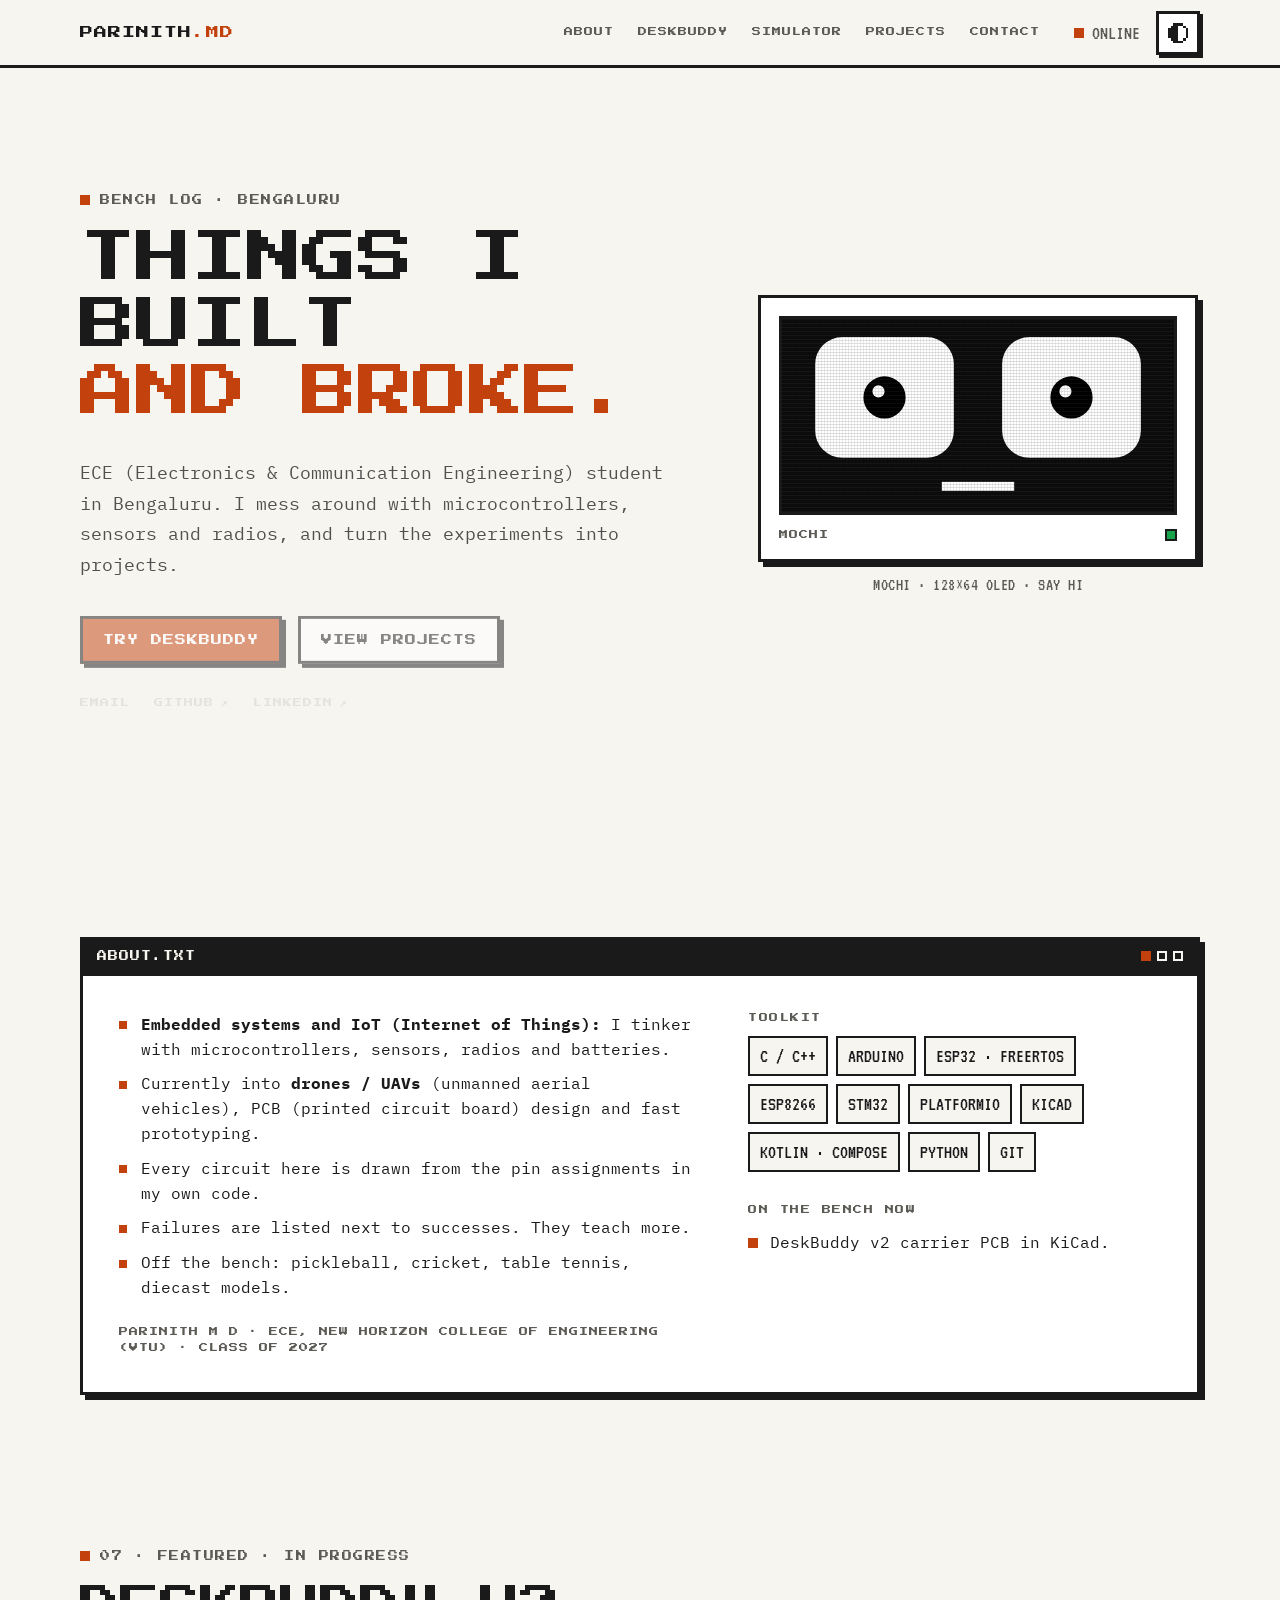
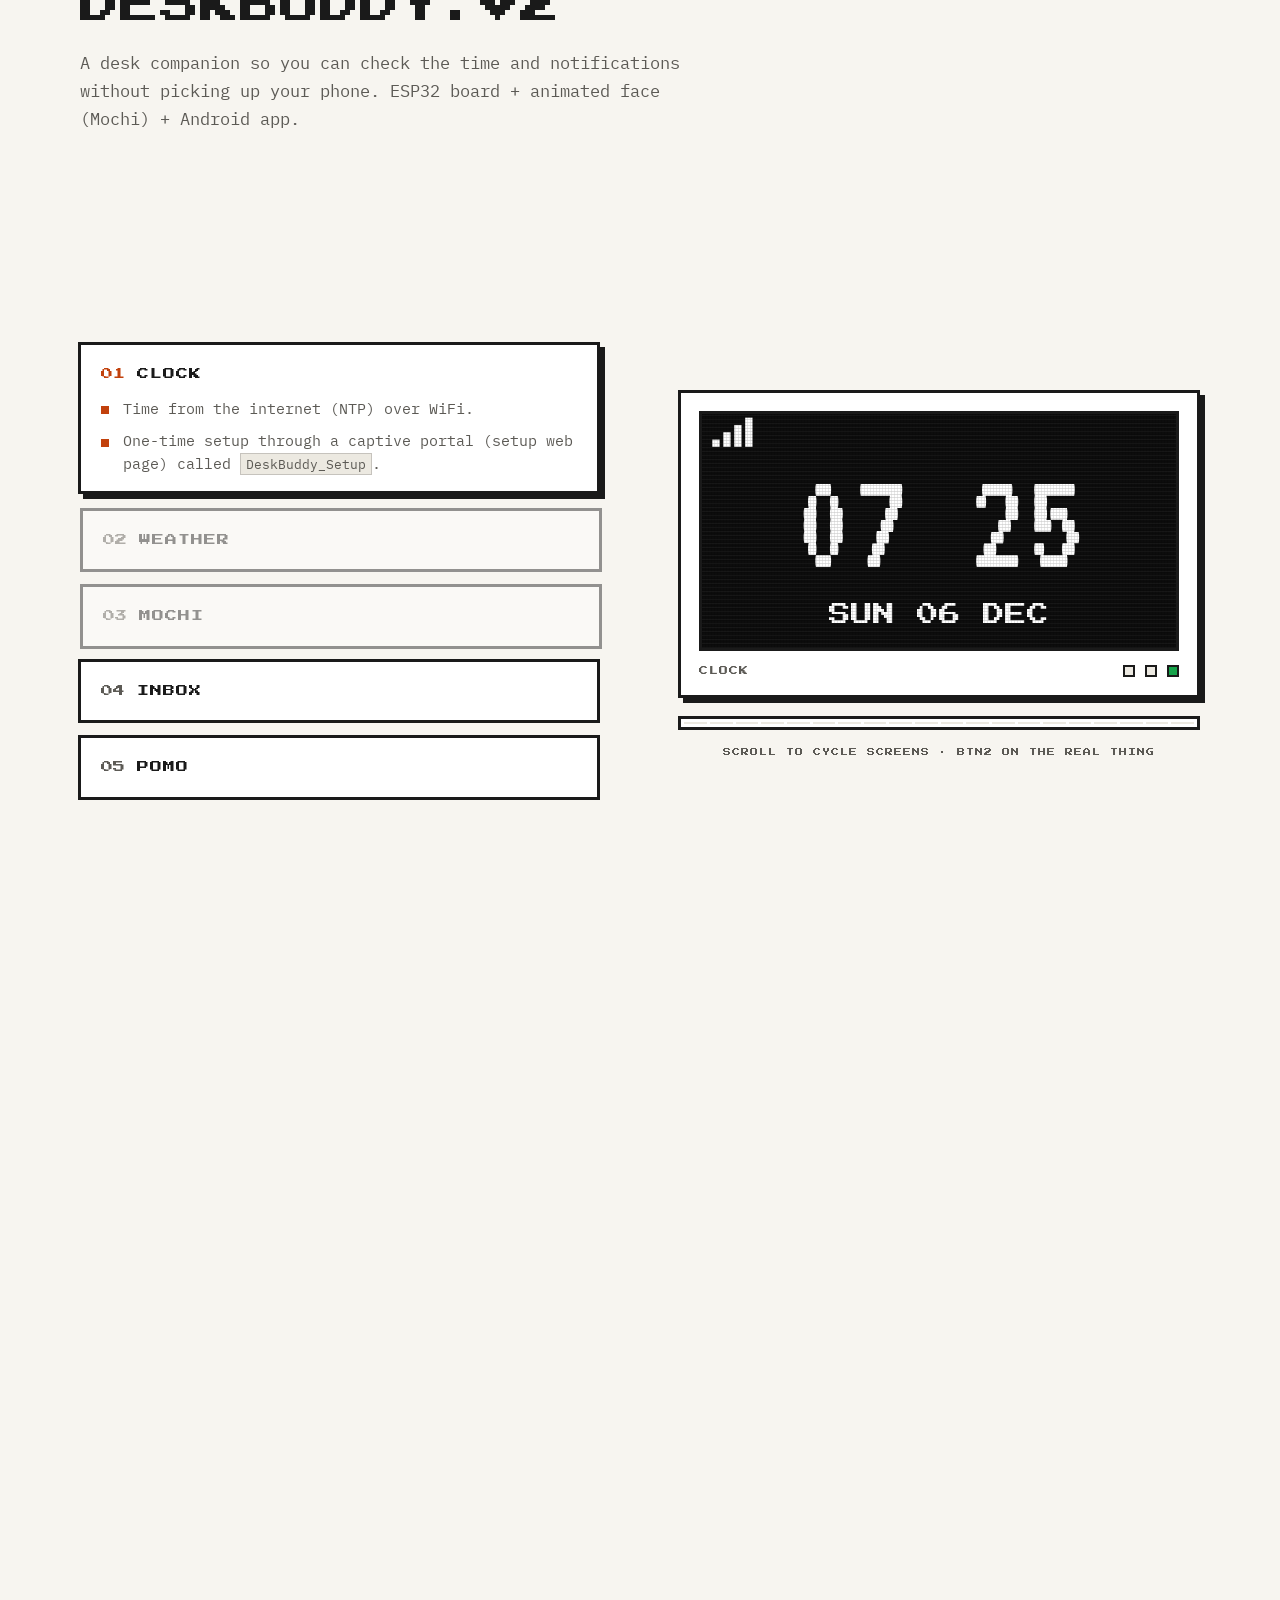
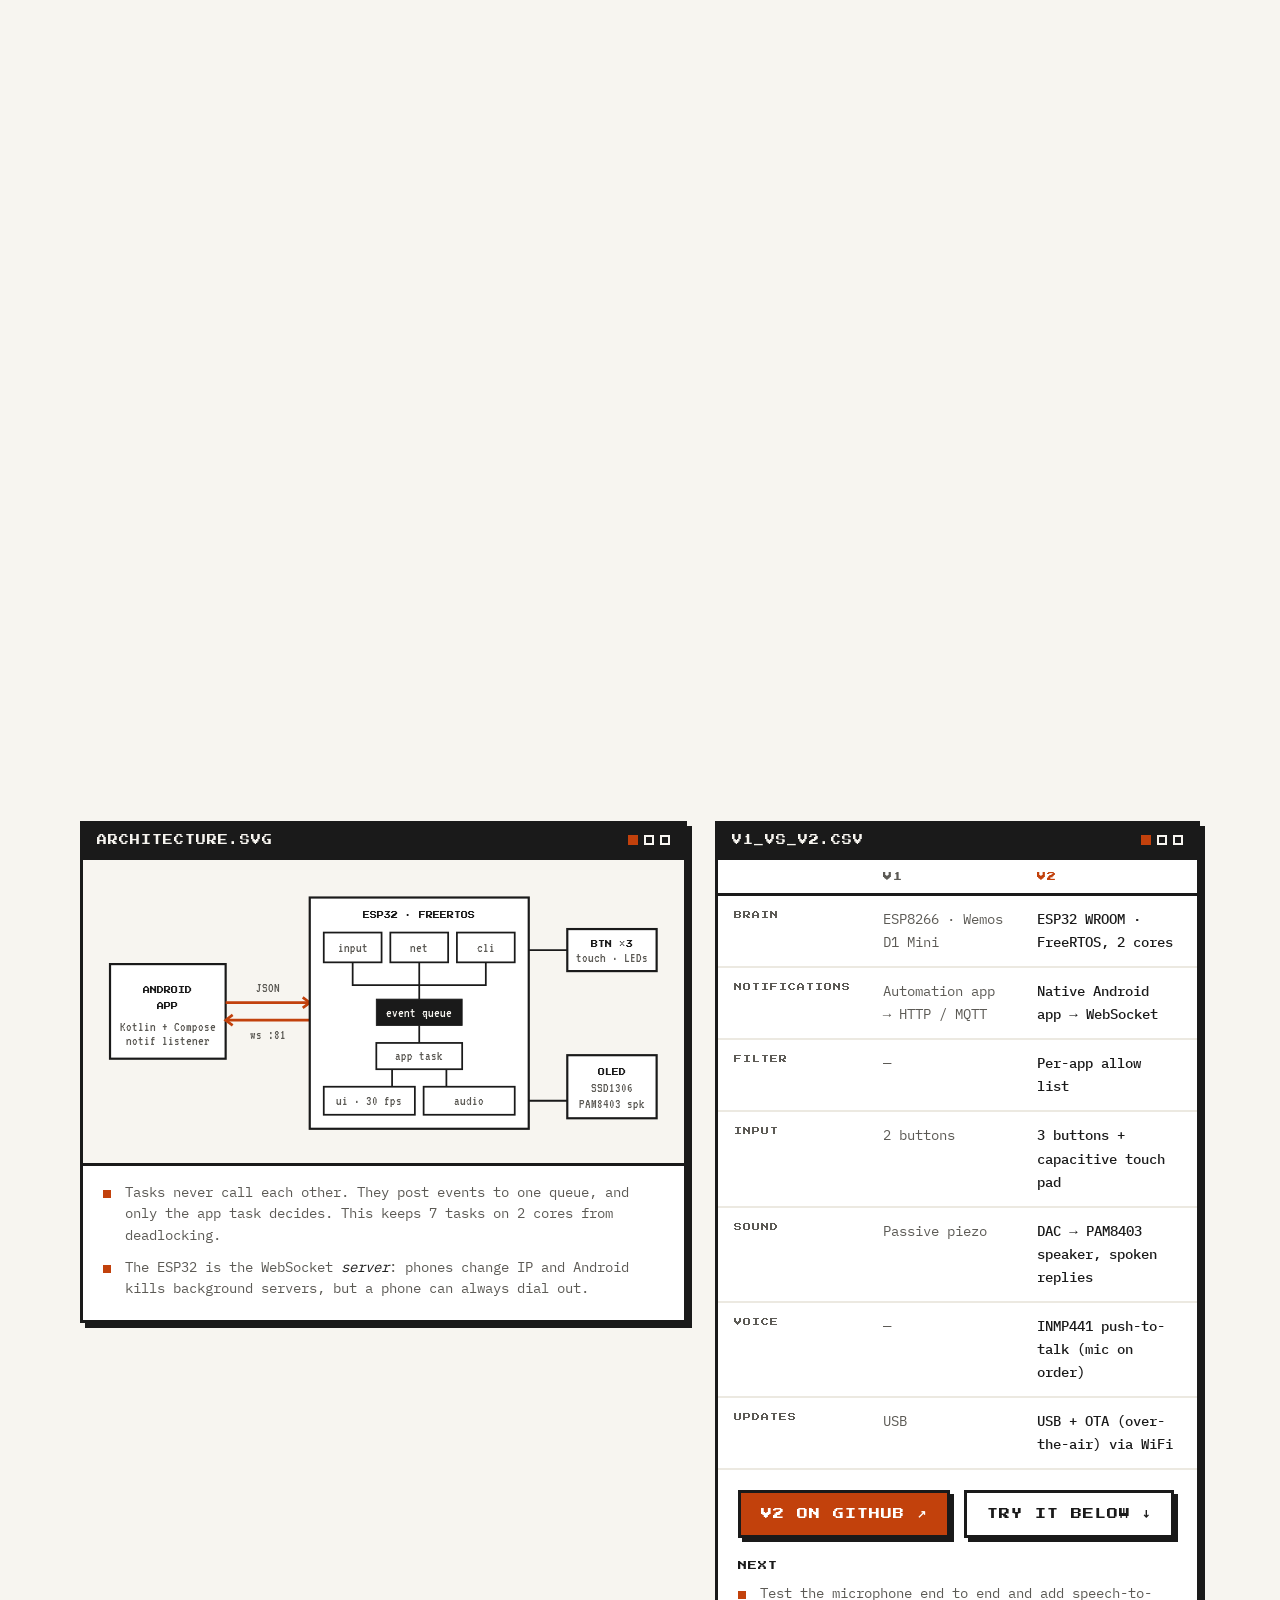
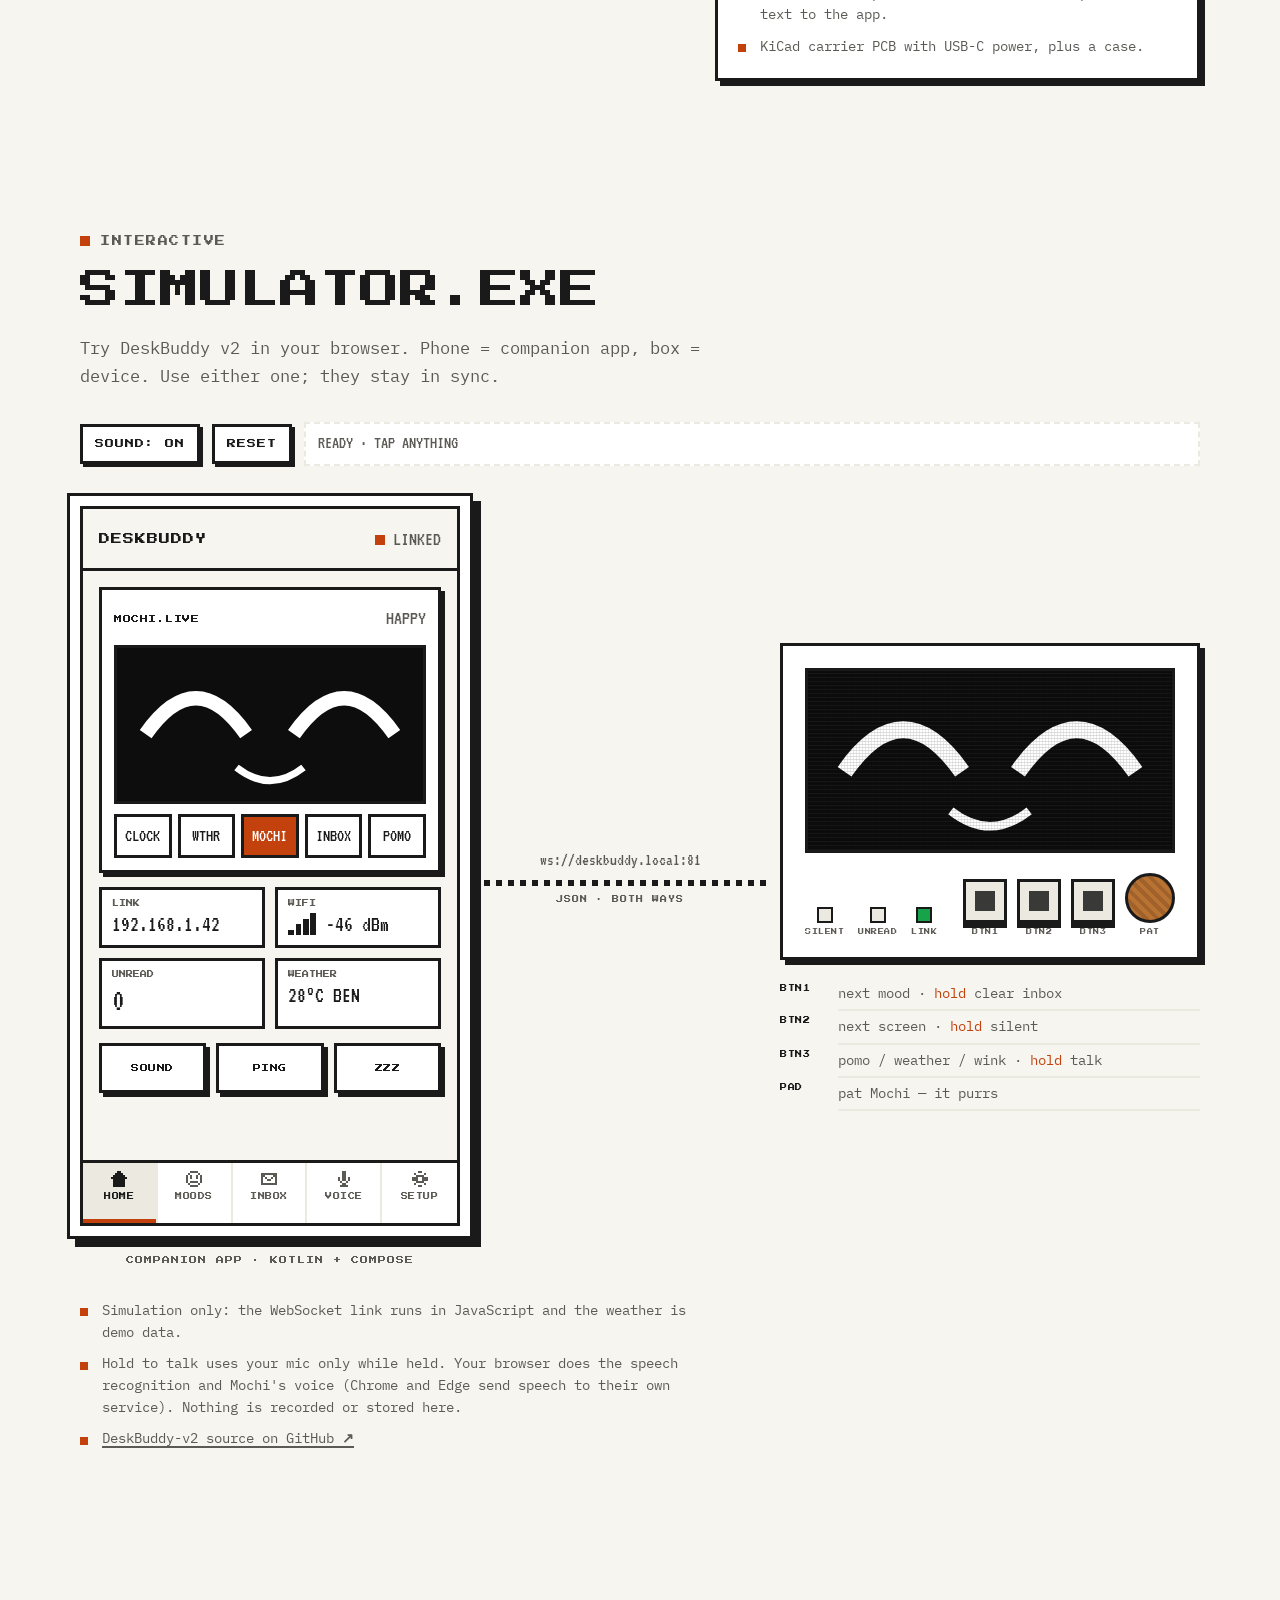
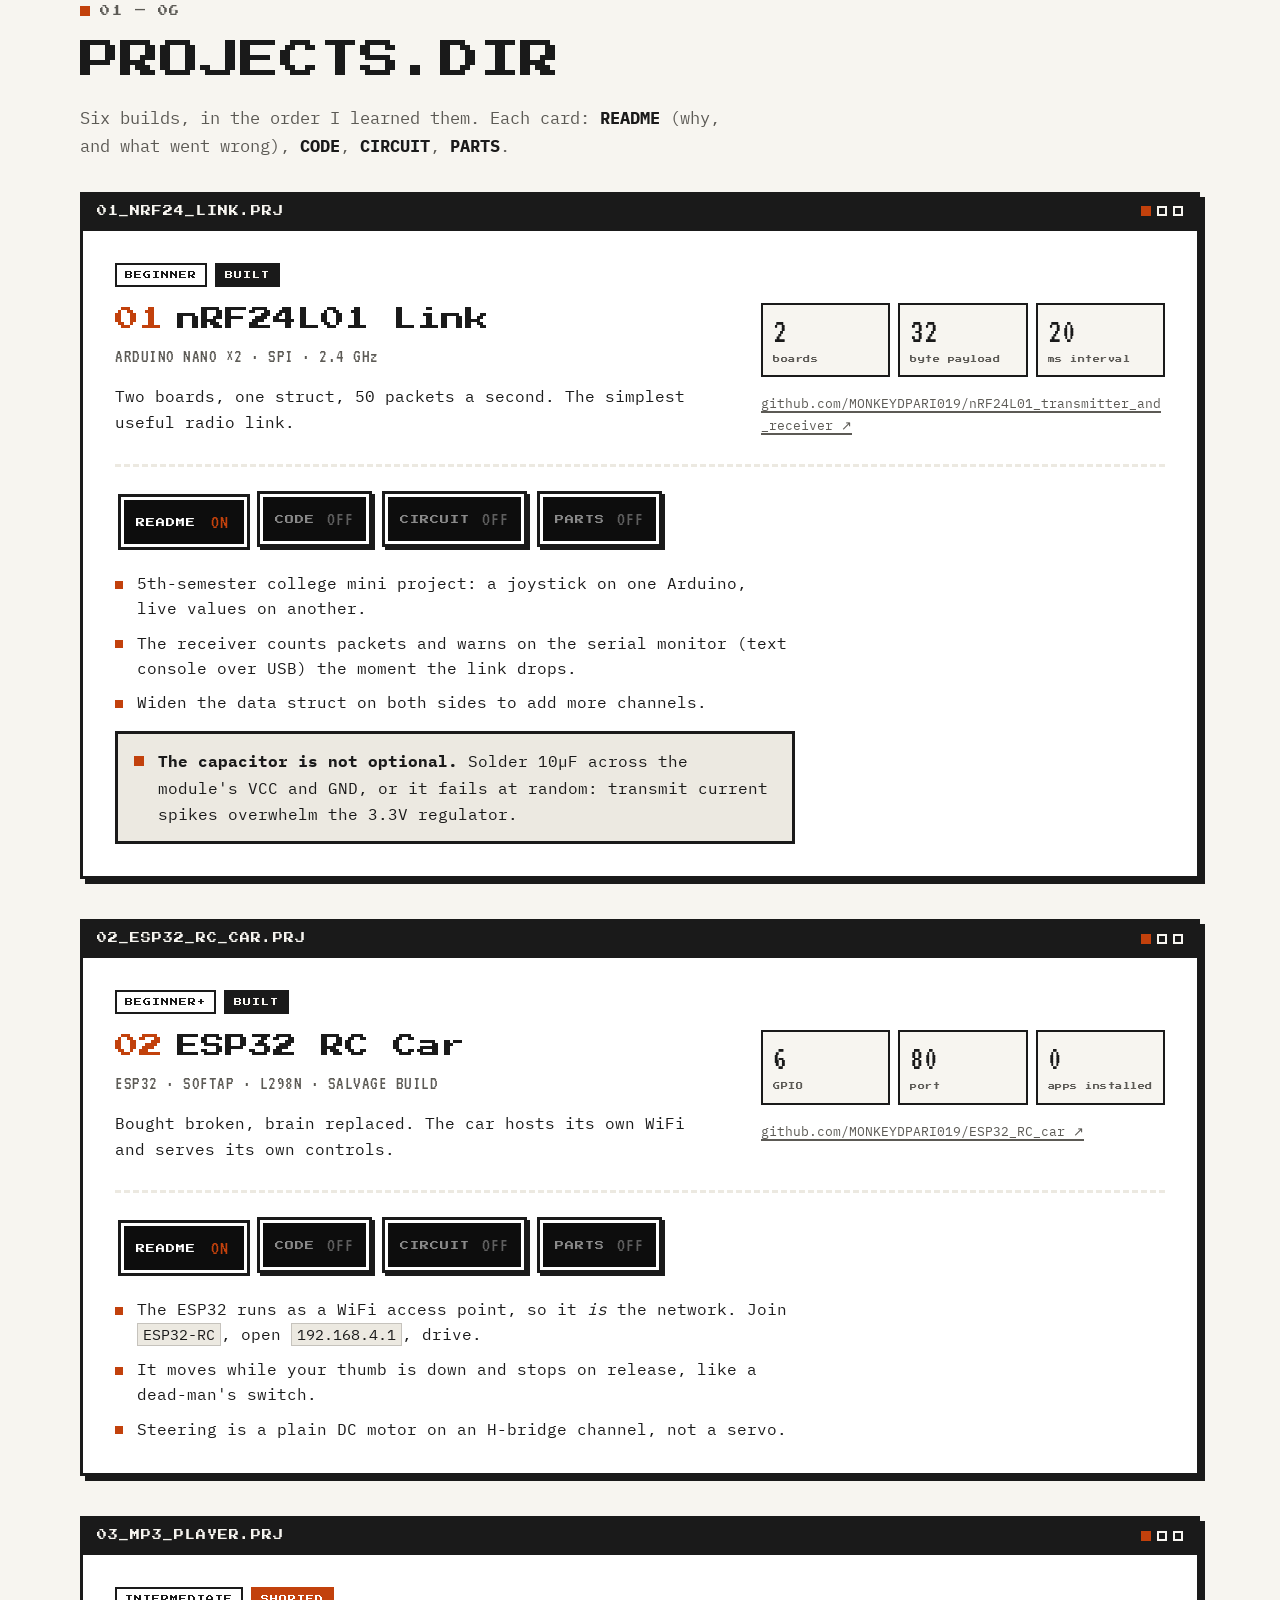
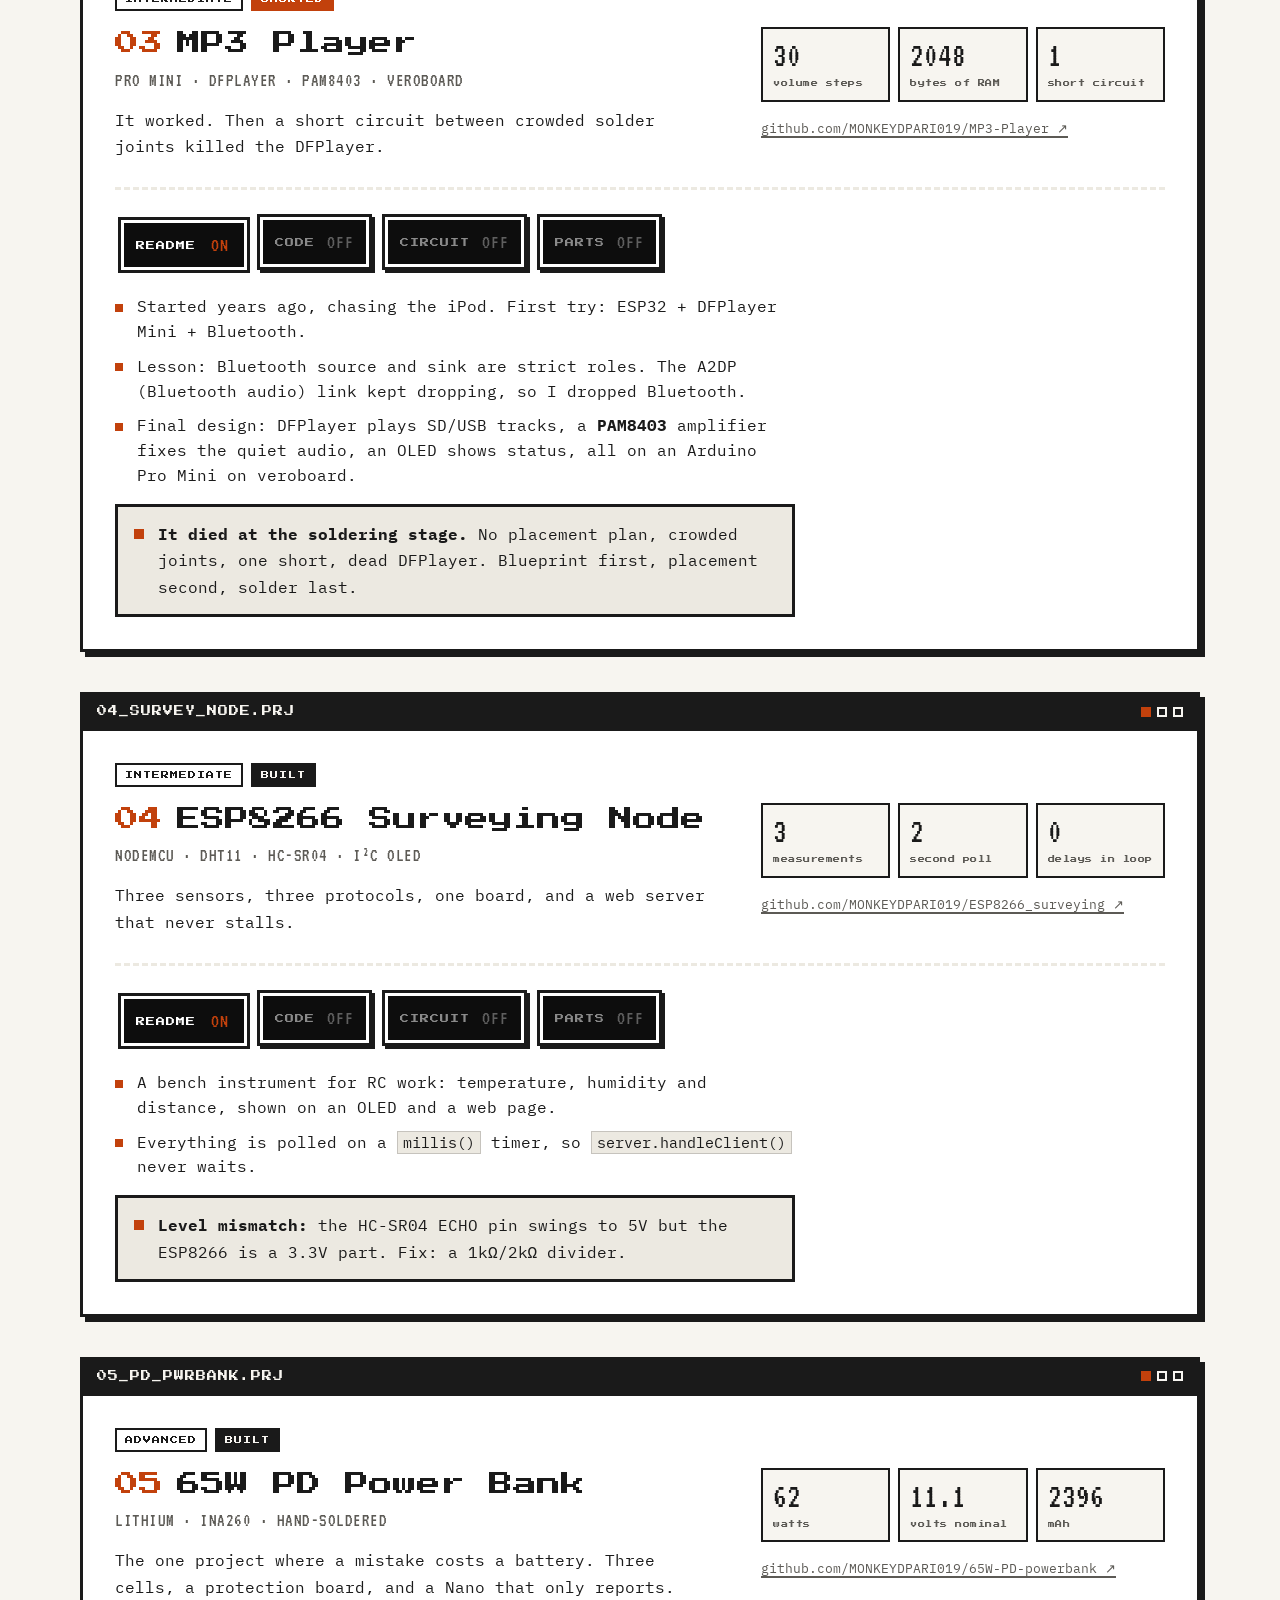
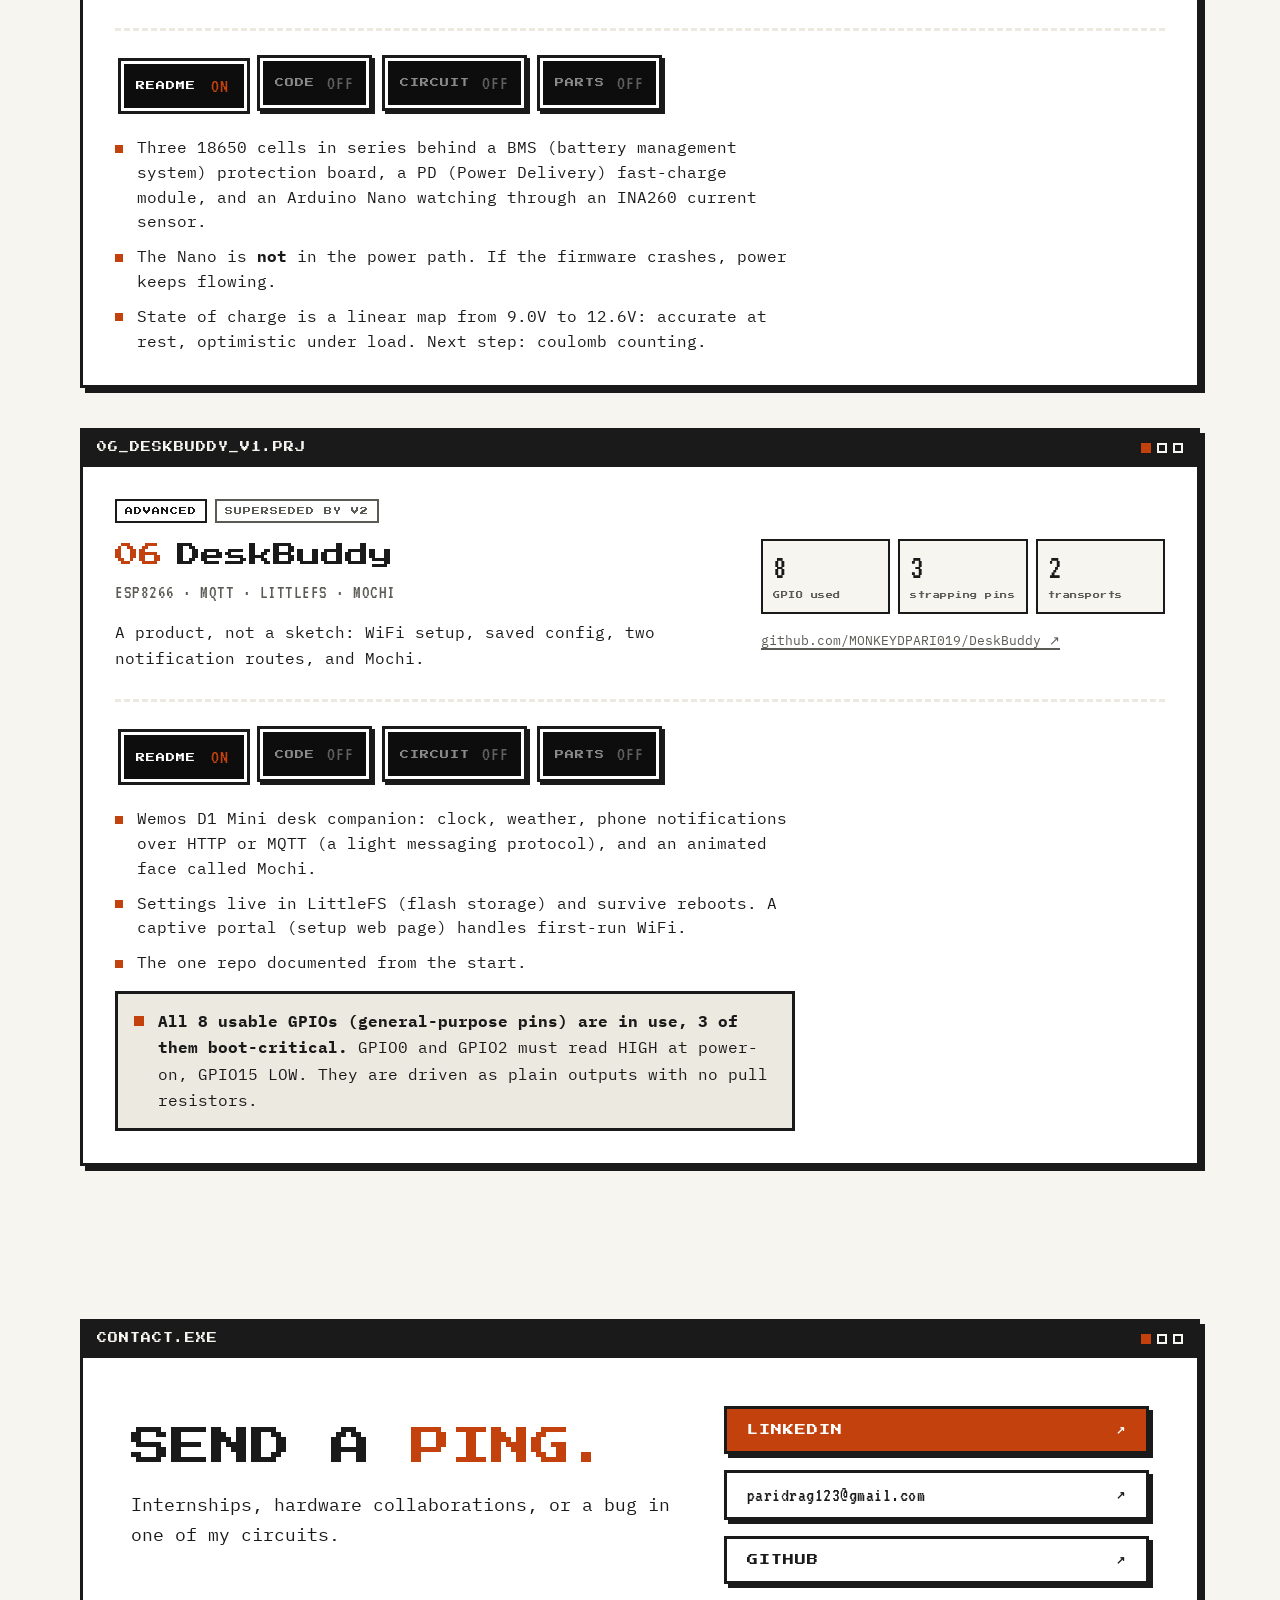
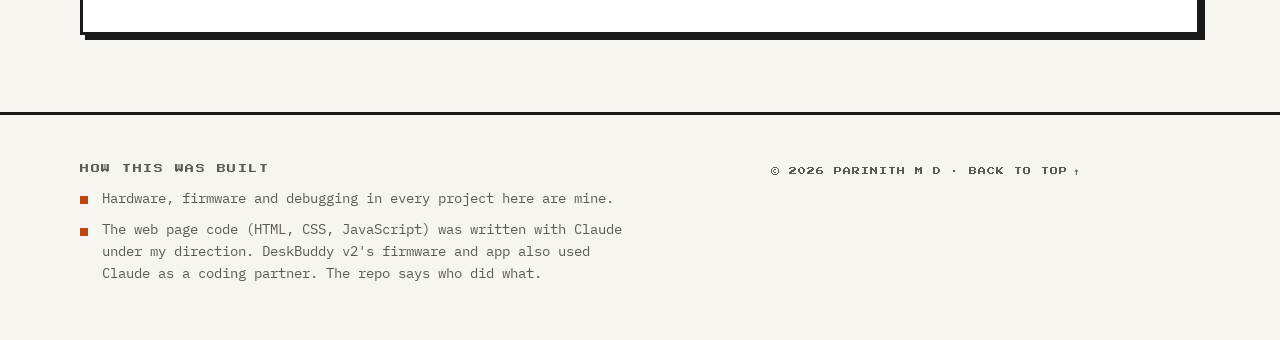
==== commit 756ca7ce: "Reword intro, remove battery line" ====
--- a/optimus.html
+++ b/optimus.html
@@ -59,7 +59,7 @@
     <div class="hero-copy">
       <p class="kicker"><span class="blk" aria-hidden="true"></span>BENCH LOG · BENGALURU</p>
       <h1 id="heroTitle" class="hero-title"><span class="ht-line">THINGS I</span><span class="ht-line">BUILT</span><span class="ht-line ht-acc">AND BROKE.</span></h1>
-      <p class="lead">ECE (Electronics &amp; Communication Engineering) student in Bengaluru. I build embedded hardware: microcontrollers, sensors, radios and batteries.</p>
+      <p class="lead">ECE (Electronics &amp; Communication Engineering) student in Bengaluru. I mess around with microcontrollers, sensors and radios, and turn the experiments into projects.</p>
       <div class="hero-cta">
         <a class="btn btn-acc" href="#simulator">TRY DESKBUDDY</a>
         <a class="btn" href="#projects">VIEW PROJECTS</a>
@@ -85,7 +85,7 @@
       <div class="about-grid">
         <div class="prose">
           <ul class="bul">
-            <li><b>Embedded systems and IoT (Internet of Things):</b> microcontrollers, sensors, radios, batteries.</li>
+            <li><b>Embedded systems and IoT (Internet of Things):</b> I tinker with microcontrollers, sensors, radios and batteries.</li>
             <li>Currently into <b>drones / UAVs</b> (unmanned aerial vehicles), PCB (printed circuit board) design and fast prototyping.</li>
             <li>Every circuit here is drawn from the pin assignments in my own code.</li>
             <li>Failures are listed next to successes. They teach more.</li>
@@ -99,7 +99,7 @@
             <li>C / C++</li><li>ARDUINO</li><li>ESP32 · FREERTOS</li><li>ESP8266</li><li>STM32</li><li>PLATFORMIO</li><li>KICAD</li><li>KOTLIN · COMPOSE</li><li>PYTHON</li><li>GIT</li>
           </ul>
           <h3 class="label">ON THE BENCH NOW</h3>
-          <p class="now"><span class="blk" aria-hidden="true"></span>DeskBuddy v2 carrier PCB in KiCad, and a battery that reports its own health.</p>
+          <p class="now"><span class="blk" aria-hidden="true"></span>DeskBuddy v2 carrier PCB in KiCad.</p>
         </div>
       </div>
     </div>
@@ -2535,7 +2535,6 @@
       <ul class="bul"><li>Hardware, firmware and debugging in every project here are mine.</li><li>The web page code (HTML, CSS, JavaScript) was written with Claude under my direction. DeskBuddy v2's firmware and app also used Claude as a coding partner. The repo says who did what.</li></ul>
     </div>
     <div class="foot-r">
-      <p>Still building: a battery that reports its own health.</p>
       <p class="foot-meta">© <span id="yr">2026</span> PARINITH M D · <a href="#top">BACK TO TOP<span class="arr" aria-hidden="true"> ↑</span></a></p>
     </div>
   </div>
